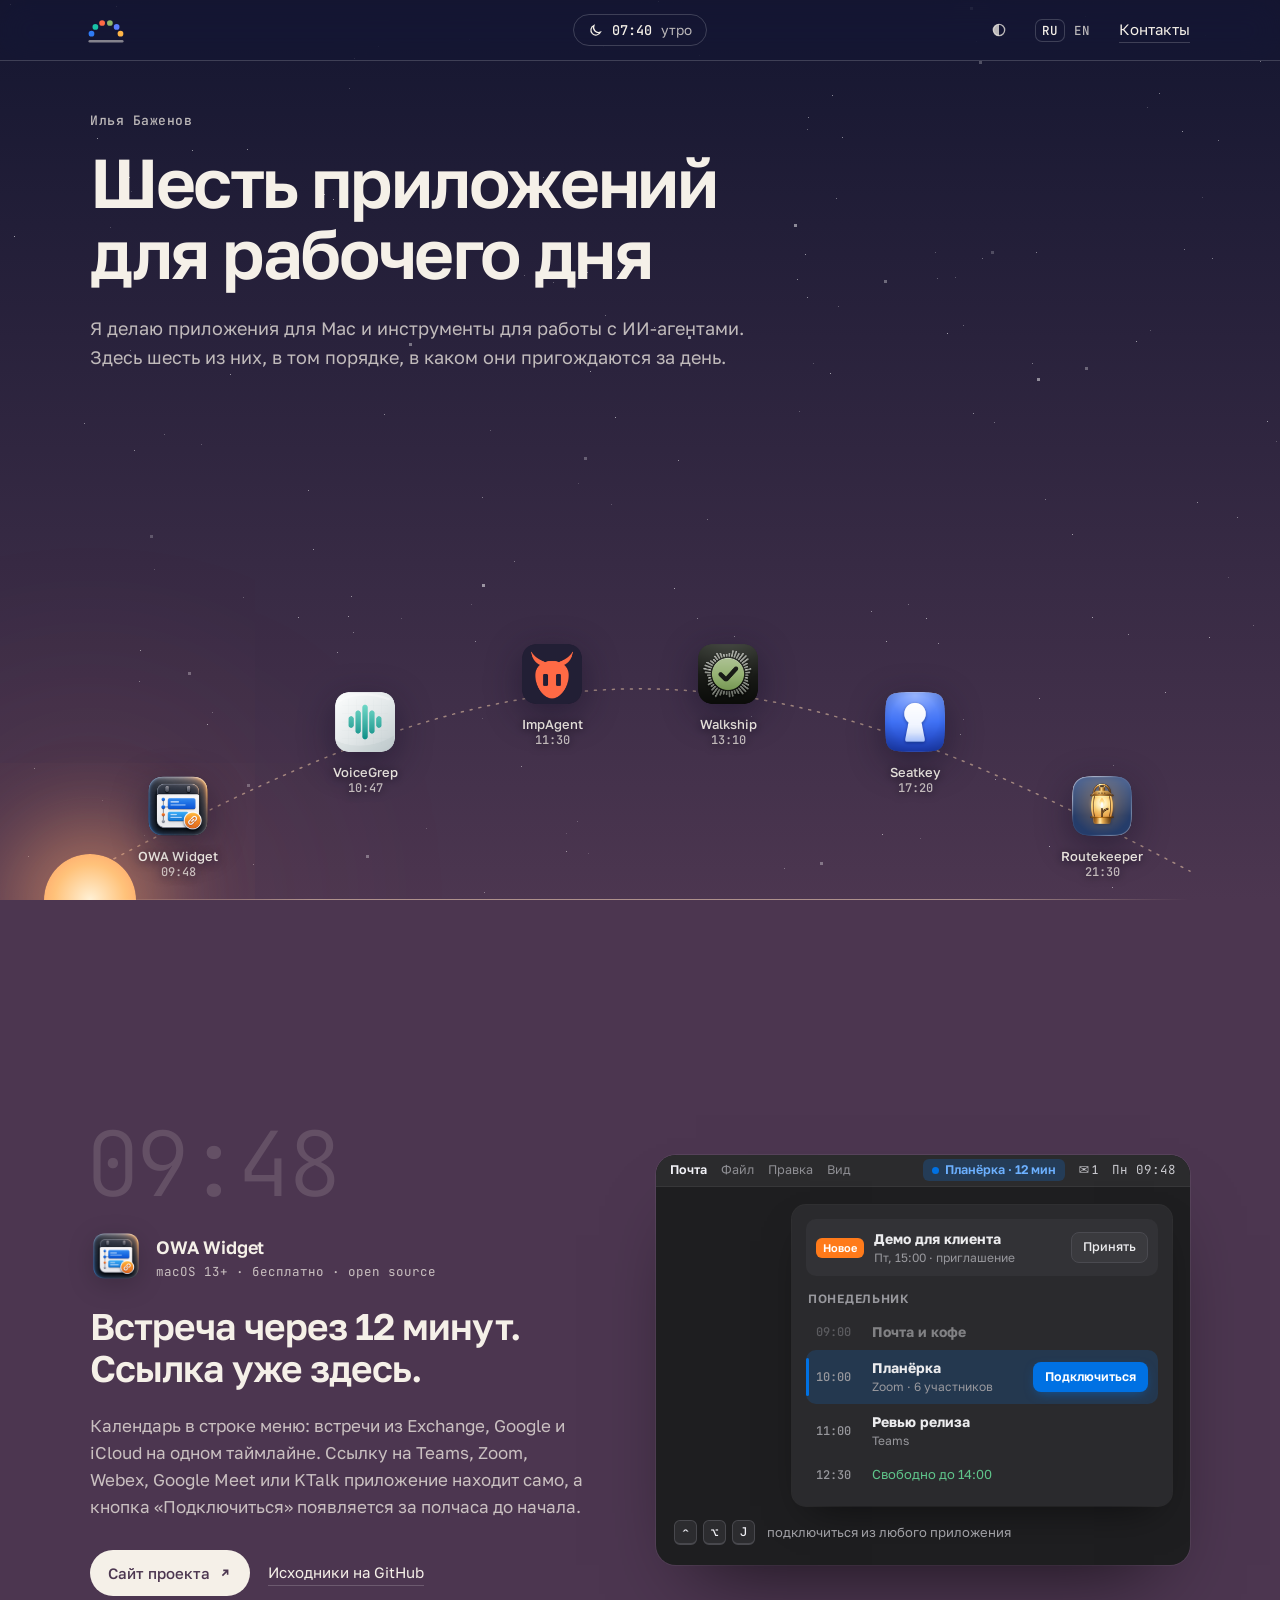
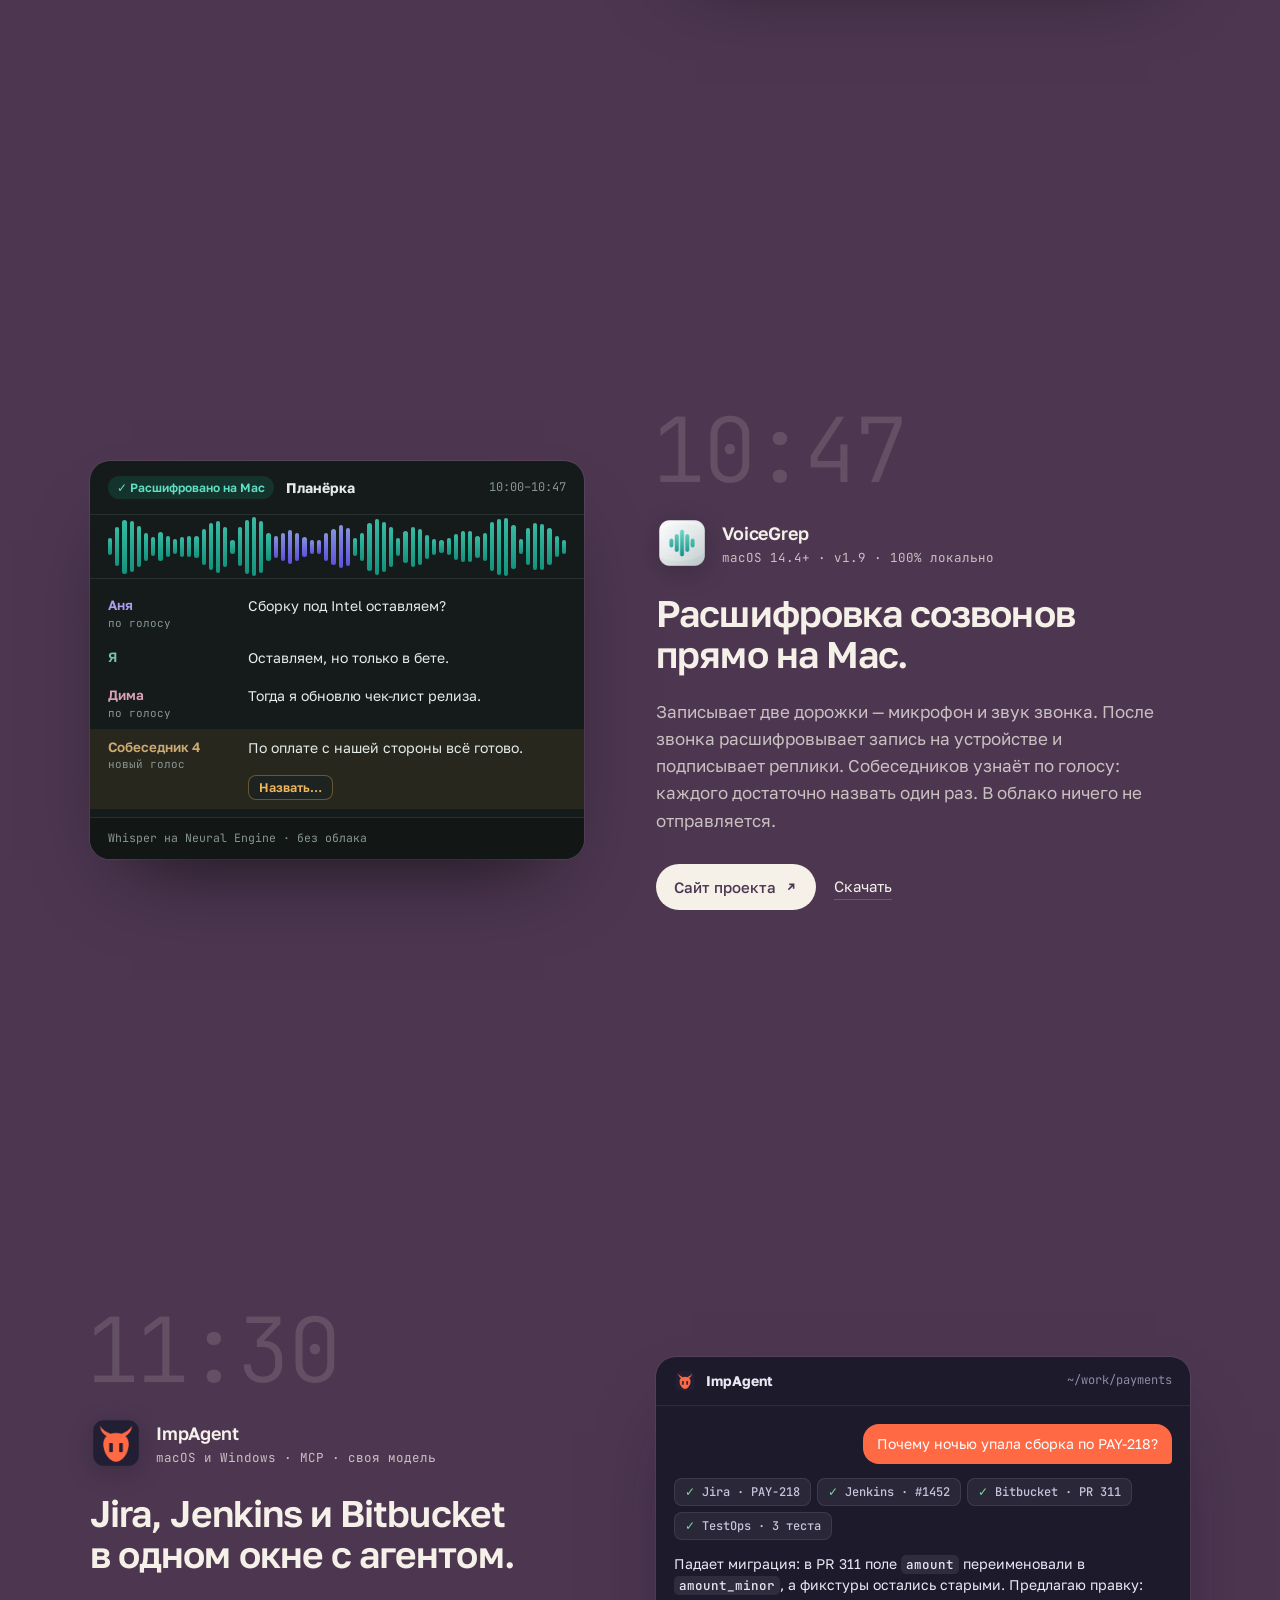
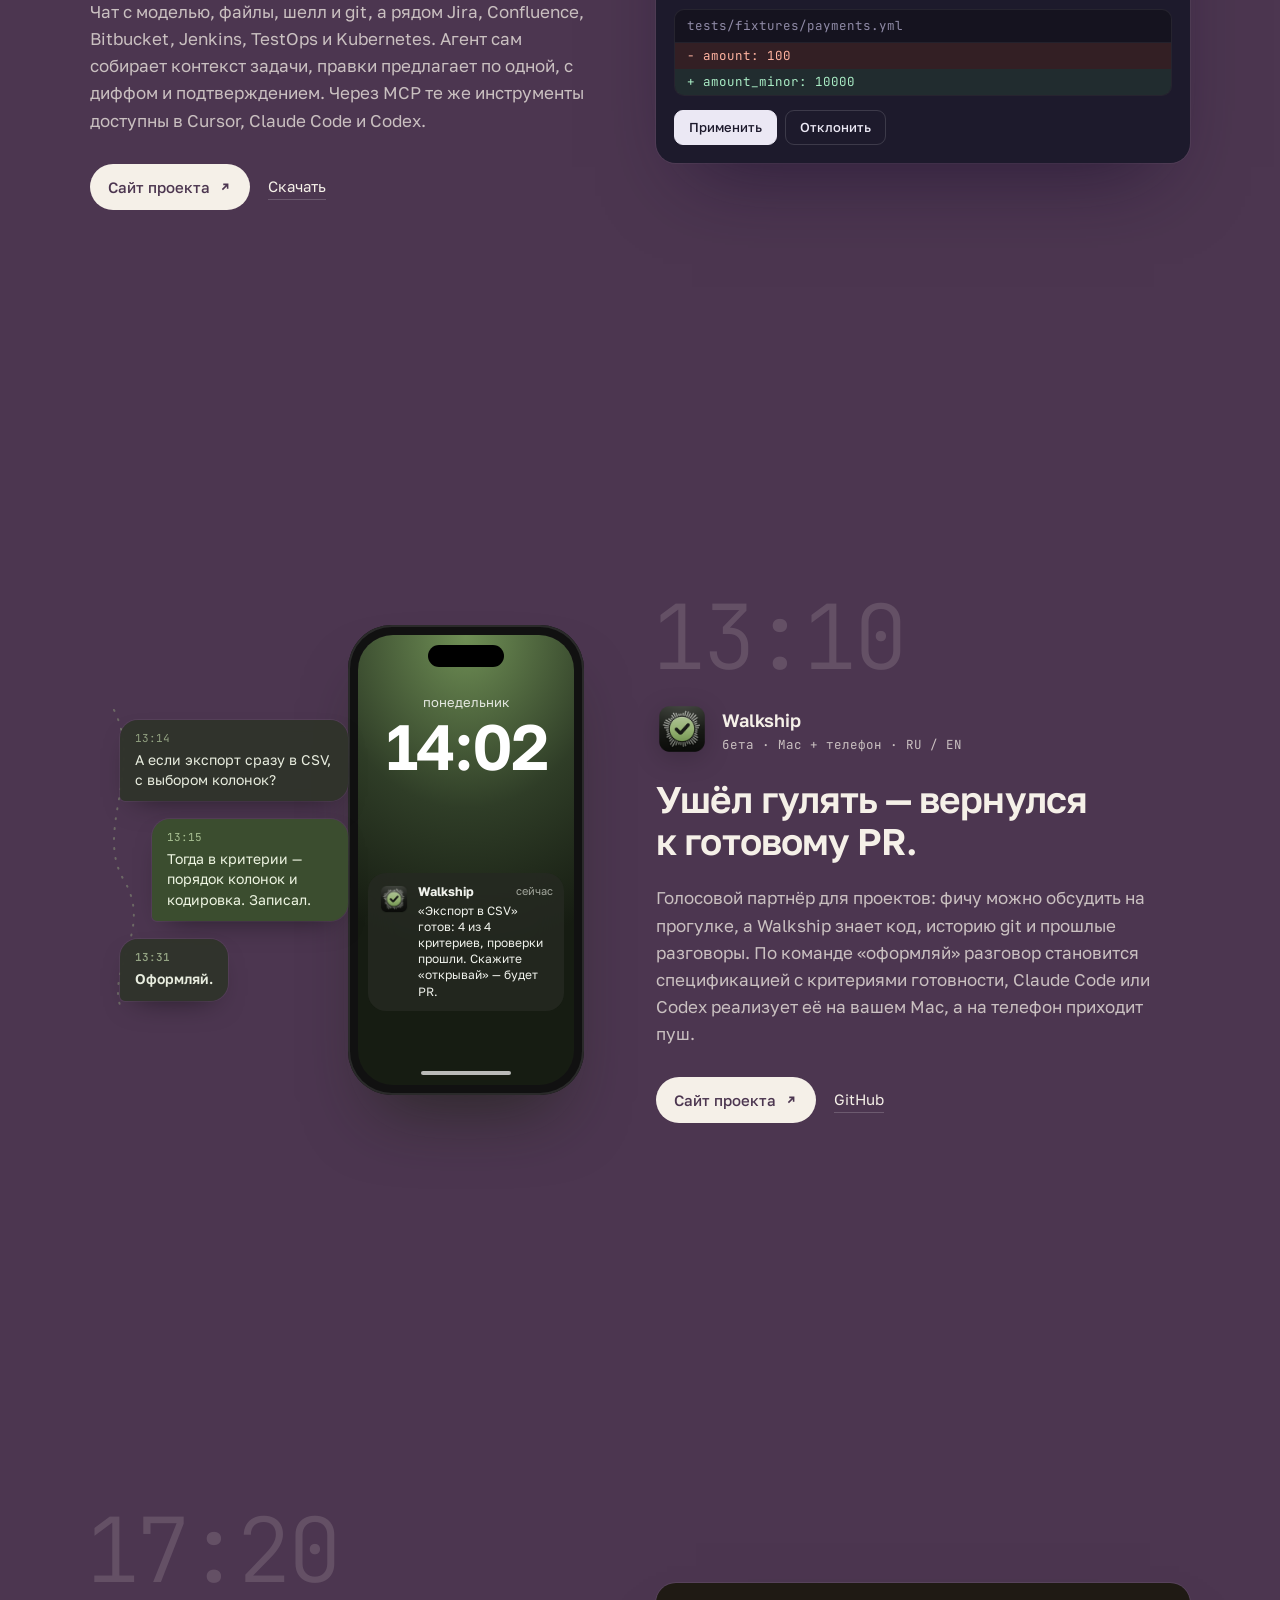
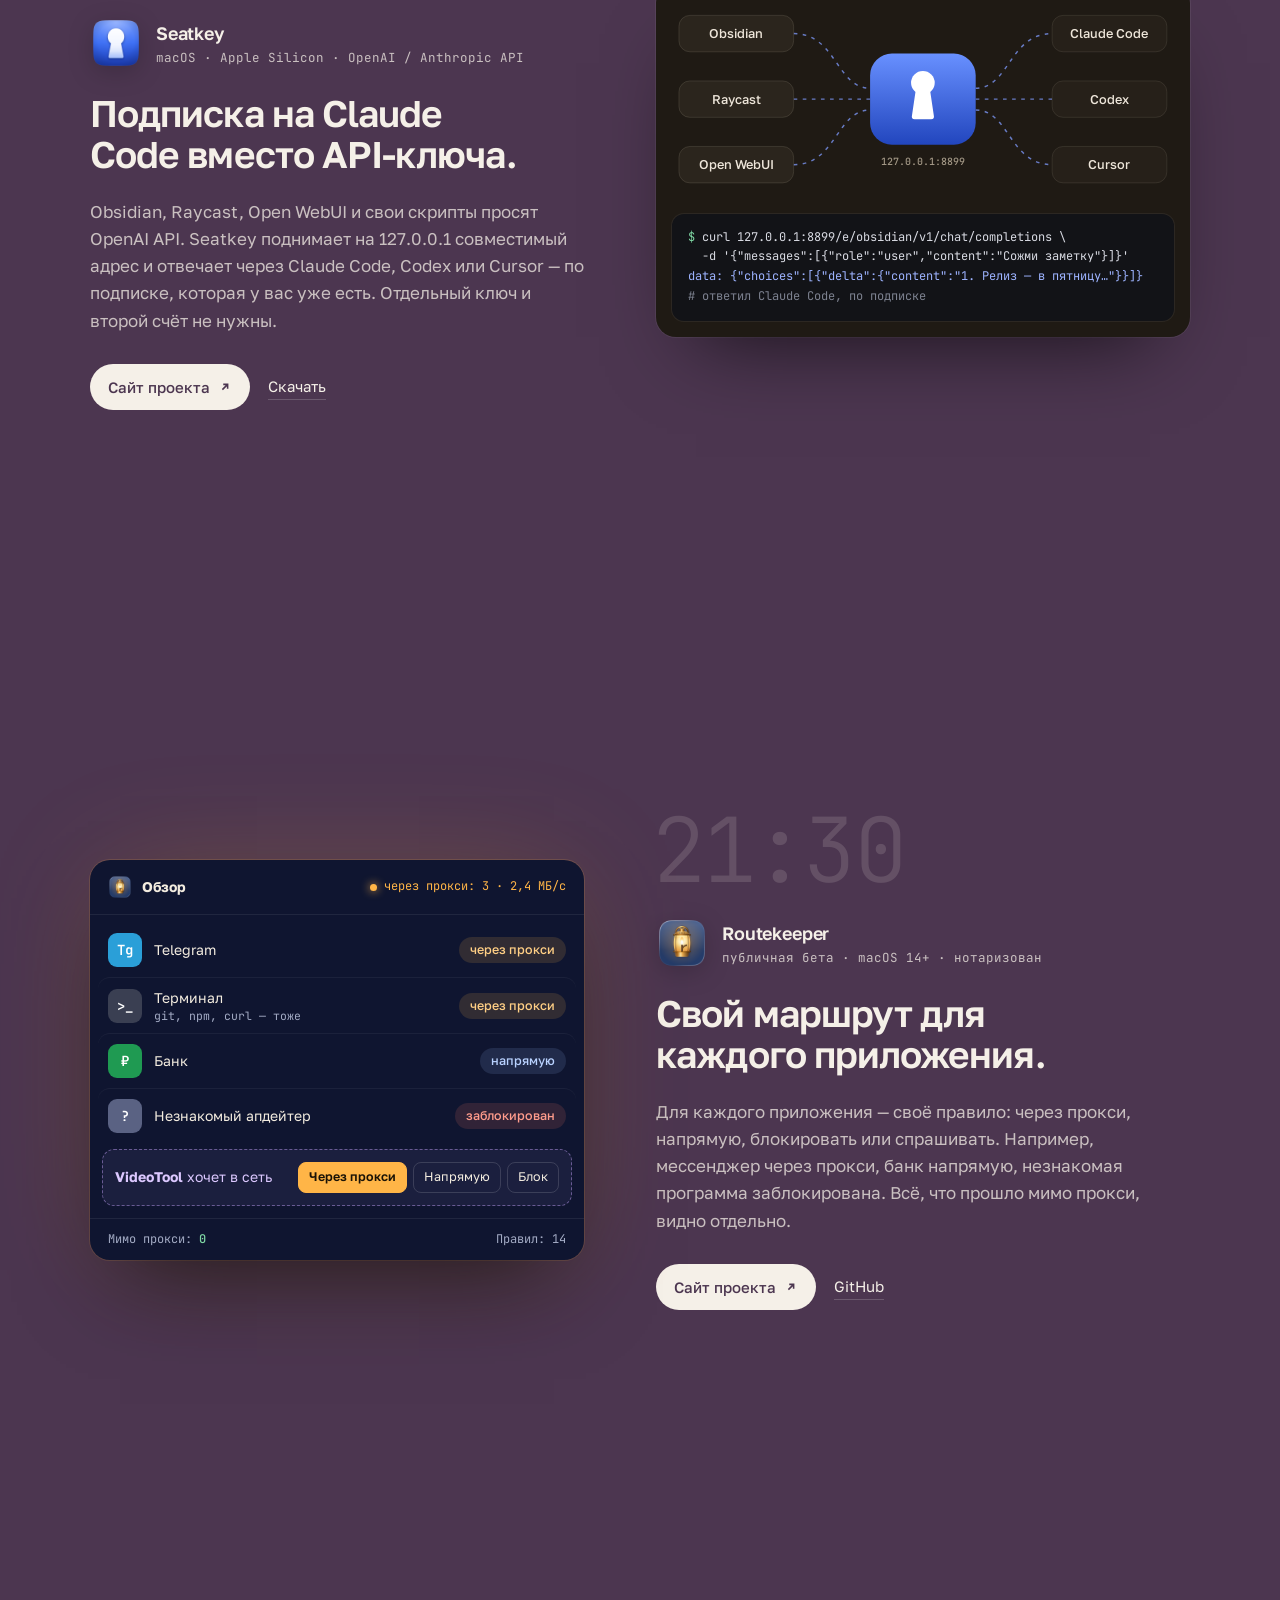
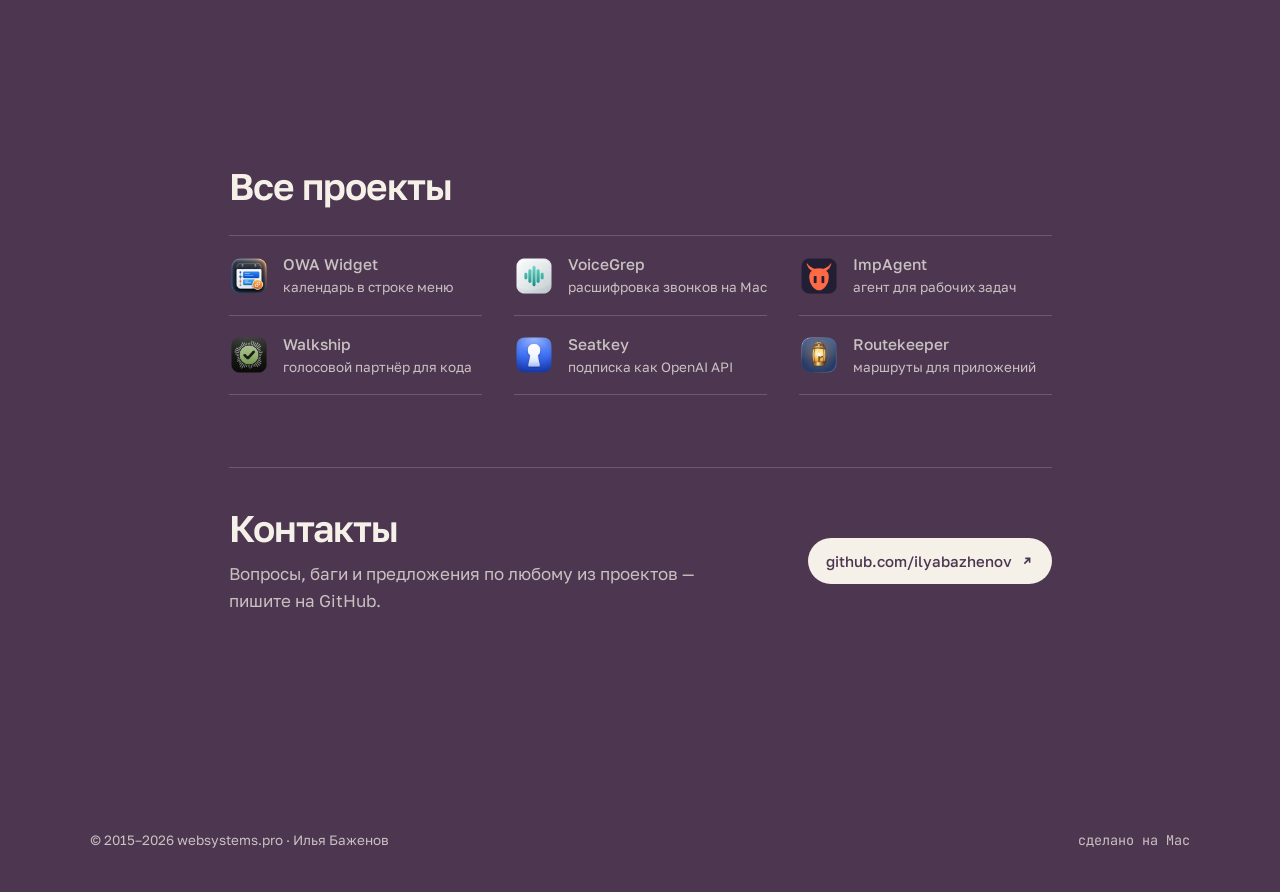
==== index.html @ a8430d89 "Внешние ссылки открываются в новой вкладке: сайты продуктов, скачивание, GitHub" ====
<!doctype html>
<html lang="ru" data-ink="light">
<head>
<meta charset="utf-8">
<meta name="viewport" content="width=device-width, initial-scale=1">
<title>Приложения для рабочего дня — Илья Баженов</title>
<meta name="description" content="Приложения для Mac и инструменты для работы с ИИ-агентами: OWA Widget, VoiceGrep, ImpAgent, Walkship, Seatkey и Routekeeper.">
<meta property="og:title" content="Приложения для рабочего дня — Илья Баженов">
<meta property="og:description" content="Приложения для Mac и инструменты для работы с ИИ-агентами: OWA Widget, VoiceGrep, ImpAgent, Walkship, Seatkey и Routekeeper.">
<meta property="og:type" content="website">
<meta property="og:url" content="https://websystems.pro/">
<meta property="og:site_name" content="websystems.pro">
<meta property="og:locale" content="ru_RU">
<meta property="og:locale:alternate" content="en_US">
<meta property="og:image" content="https://websystems.pro/assets/og.png">
<meta property="og:image:width" content="1200">
<meta property="og:image:height" content="630">
<meta property="og:image:alt" content="Шесть приложений для рабочего дня: иконки OWA Widget, VoiceGrep, ImpAgent, Walkship, Seatkey и Routekeeper на дуге над горизонтом">
<meta name="twitter:card" content="summary_large_image">
<link rel="canonical" href="https://websystems.pro/">
<link rel="alternate" hreflang="ru" href="https://websystems.pro/">
<link rel="alternate" hreflang="en" href="https://websystems.pro/en/">
<link rel="alternate" hreflang="x-default" href="https://websystems.pro/en/">
<link rel="icon" href="favicon.ico" sizes="32x32">
<link rel="icon" href="assets/favicon.svg" type="image/svg+xml">
<link rel="apple-touch-icon" href="assets/apple-touch-icon.png">
<link rel="preconnect" href="https://fonts.googleapis.com">
<link rel="preconnect" href="https://fonts.gstatic.com" crossorigin>
<link href="https://fonts.googleapis.com/css2?family=Golos+Text:wght@400;500;600&family=JetBrains+Mono:wght@300;400;500&display=swap" rel="stylesheet">
<script>
(function (r) {
  r.classList.add('js');
  // тёмная тема, если она включена в системе или у посетителя вечер и ночь (20:00–7:00); выбор кнопкой в шапке важнее
  var t; try { t = localStorage.getItem('theme'); } catch (e) {}
  var h = new Date().getHours();
  r.dataset.theme = t === 'light' || t === 'dark' ? t : matchMedia('(prefers-color-scheme: dark)').matches || h >= 20 || h < 7 ? 'dark' : 'light';
})(document.documentElement);
</script>
<link rel="stylesheet" href="assets/site.css">
</head>
<body>

<div class="sky" aria-hidden="true"></div>
<div class="stars" aria-hidden="true"></div>

<header class="top">
  <div class="wrap">
    <a class="logo" href="#top" aria-label="websystems.pro — в начало">
      <svg viewBox="0 0 32 32" fill="none" aria-hidden="true">
        <path class="hz" d="M3 25h26" stroke-width="2" stroke-linecap="round"/>
        <circle style="--i:0" cx="4.4" cy="18.9" r="2.3" fill="#2f7bf6"/>
        <circle style="--i:1" cx="7.5" cy="13.5" r="2.3" fill="#19c2a6"/>
        <circle style="--i:2" cx="12.9" cy="10.4" r="2.3" fill="#ff6a45"/>
        <circle style="--i:3" cx="19.1" cy="10.4" r="2.3" fill="#8db86b"/>
        <circle style="--i:4" cx="24.5" cy="13.5" r="2.3" fill="#5b7cff"/>
        <circle style="--i:5" cx="27.6" cy="18.9" r="2.3" fill="#ffb547"/>
      </svg>
    </a>
    <span class="clock" aria-hidden="true">
      <svg id="clockIcon" viewBox="0 0 24 24" fill="none" stroke="currentColor" stroke-width="2" stroke-linecap="round"><path d="M20 14.5A8 8 0 0 1 9.5 4a8 8 0 1 0 10.5 10.5z"/></svg>
      <span id="clockTime">07:40</span><span class="phase" id="clockPhase">утро</span>
    </span>
    <div class="top-r">
      <button class="theme" id="themeBtn" type="button" aria-pressed="false" aria-label="Тёмная тема" title="Тёмная тема"><svg viewBox="0 0 24 24" fill="none" stroke="currentColor" stroke-width="2" aria-hidden="true"><circle cx="12" cy="12" r="8.5"/><path d="M12 3.5a8.5 8.5 0 0 1 0 17z" fill="currentColor" stroke="none"/></svg></button>
      <nav class="lang" aria-label="Язык"><a href="./" hreflang="ru" lang="ru" aria-current="page">RU</a><a href="en/" hreflang="en" lang="en">EN</a></nav>
      <a class="top-cta" href="#contact">Контакты</a>
    </div>
  </div>
</header>

<main id="top">

  <!-- 07:40 — утро -->
  <section class="hero" data-time="07:40" data-sky="#191c37,#7d5a77" data-sky-dark="#141630,#4c3650" data-ink="light" data-stars="0.7" data-phase="утро">
    <div class="wrap">
      <div class="eyebrow">Илья Баженов</div>
      <h1>Шесть приложений<br>для рабочего дня</h1>
      <p class="lead">Я делаю приложения для Mac и инструменты для работы с ИИ-агентами. Здесь шесть из них, в том порядке, в каком они пригождаются за день.</p>
    </div>
    <div class="hero-glow" aria-hidden="true"></div>
    <div class="wrap arc-wrap">
      <div class="arc">
        <svg class="path" viewBox="0 0 1000 100" preserveAspectRatio="none" aria-hidden="true"><path id="arcPath" d=""/></svg>
        <div class="sun" aria-hidden="true"></div>
        <div class="horizon" aria-hidden="true"></div>
        <a class="pt" href="#owawidget" style="--x:8;--y:31"><img src="assets/icons/owawidget.png" alt="OWA Widget"><span class="lbl"><b>OWA Widget</b>09:48</span></a>
        <a class="pt" href="#voicegrep" style="--x:25;--y:66"><img src="assets/icons/voicegrep.png" alt="VoiceGrep"><span class="lbl"><b>VoiceGrep</b>10:47</span></a>
        <a class="pt" href="#impagent" style="--x:42;--y:86"><img src="assets/icons/impagent.png" alt="ImpAgent"><span class="lbl"><b>ImpAgent</b>11:30</span></a>
        <a class="pt" href="#walkship" style="--x:58;--y:86"><img src="assets/icons/walkship.png" alt="Walkship"><span class="lbl"><b>Walkship</b>13:10</span></a>
        <a class="pt" href="#seatkey" style="--x:75;--y:66"><img src="assets/icons/seatkey.png" alt="Seatkey"><span class="lbl"><b>Seatkey</b>17:20</span></a>
        <a class="pt" href="#routekeeper" style="--x:92;--y:31"><img src="assets/icons/routekeeper.png" alt="Routekeeper"><span class="lbl"><b>Routekeeper</b>21:30</span></a>
      </div>
    </div>
  </section>

  <!-- 09:48 — OWA Widget -->
  <section class="ch" id="owawidget" data-time="09:48" data-sky="#efe6d8,#f8f3ea" data-sky-dark="#1c1915,#221e19" data-ink="dark" data-phase="утро" style="--accent:#0a64d6">
    <div class="wrap ch-grid">
      <div class="ch-text rv">
        <div class="ch-time">09:48</div>
        <div class="ch-app">
          <img src="assets/icons/owawidget.png" alt="" width="52" height="52">
          <div><b>OWA Widget</b><span>macOS 13+ · бесплатно · open source</span></div>
        </div>
        <h2>Встреча через 12&nbsp;минут. Ссылка уже здесь.</h2>
        <p class="story">Календарь в строке меню: встречи из Exchange, Google и iCloud на одном таймлайне. Ссылку на Teams, Zoom, Webex, Google Meet или KTalk приложение находит само, а кнопка «Подключиться» появляется за полчаса до начала.</p>
        <div class="ch-links">
          <a class="go" href="https://ilyabazhenov.github.io/mac-owa-widget/ru/" target="_blank">Сайт проекта <svg viewBox="0 0 16 16" fill="none" stroke="currentColor" stroke-width="1.8"><path d="M5 11l6-6M6 5h5v5"/></svg></a>
          <a class="sub" href="https://github.com/ilyabazhenov/mac-owa-widget" target="_blank">Исходники на GitHub</a>
        </div>
      </div>
      <div class="ch-visual rv">
        <div class="v owa" aria-hidden="true">
          <div class="owa-mb">
            <span class="owa-mb-l"><b>Почта</b><span>Файл</span><span>Правка</span><span>Вид</span></span>
            <span class="owa-mb-r"><span class="owa-st"><i class="pulse"></i>Планёрка · 12 мин</span><span>✉︎ 1</span><span class="mono">Пн 09:48</span></span>
          </div>
          <div class="owa-body">
            <div class="owa-pop">
              <div class="owa-inv step"><span class="owa-tag">Новое</span><span><b>Демо для клиента</b><small>Пт, 15:00 · приглашение</small></span><span class="owa-btn">Принять</span></div>
              <div class="owa-day">Понедельник</div>
              <div class="owa-r past"><span class="t">09:00</span><span class="e"><b>Почта и кофе</b></span></div>
              <div class="owa-r now step" style="--d:.2s"><span class="t">10:00</span><span class="e"><b>Планёрка</b><small>Zoom · 6 участников</small></span><span class="owa-join">Подключиться</span></div>
              <div class="owa-r step" style="--d:.35s"><span class="t">11:00</span><span class="e"><b>Ревью релиза</b><small>Teams</small></span></div>
              <div class="owa-r free step" style="--d:.5s"><span class="t">12:30</span><span class="e">Свободно до 14:00</span></div>
            </div>
            <div class="owa-kbd step" style="--d:.7s"><kbd>⌃</kbd><kbd>⌥</kbd><kbd>J</kbd><span>подключиться из любого приложения</span></div>
          </div>
        </div>
      </div>
    </div>
  </section>

  <!-- 10:47 — VoiceGrep -->
  <section class="ch" id="voicegrep" data-time="10:47" data-sky="#eef1ee,#f7f8f4" data-sky-dark="#151a19,#1a1f1d" data-ink="dark" data-phase="утро" style="--accent:#0b8f78">
    <div class="wrap ch-grid flip">
      <div class="ch-text rv">
        <div class="ch-time">10:47</div>
        <div class="ch-app">
          <img src="assets/icons/voicegrep.png" alt="" width="52" height="52">
          <div><b>VoiceGrep</b><span>macOS 14.4+ · v1.9 · 100% локально</span></div>
        </div>
        <h2>Расшифровка созвонов прямо на Mac.</h2>
        <p class="story">Записывает две дорожки — микрофон и звук звонка. После звонка расшифровывает запись на устройстве и подписывает реплики. Собеседников узнаёт по голосу: каждого достаточно назвать один раз. В облако ничего не отправляется.</p>
        <div class="ch-links">
          <a class="go" href="https://voicegrep.com/" target="_blank">Сайт проекта <svg viewBox="0 0 16 16" fill="none" stroke="currentColor" stroke-width="1.8"><path d="M5 11l6-6M6 5h5v5"/></svg></a>
          <a class="sub" href="https://voicegrep.com/#t-install" target="_blank">Скачать</a>
        </div>
      </div>
      <div class="ch-visual rv">
        <div class="v vg" aria-hidden="true">
          <div class="vg-top"><span class="vg-ok">✓ Расшифровано на Mac</span><b>Планёрка</b><span class="mono">10:00–10:47</span></div>
          <div class="vg-wave" id="wave"></div>
          <div class="vg-lines">
            <div class="ln step" style="--d:.1s"><span class="who" style="--sp:#6a4fe0">Аня<em>по голосу</em></span><p>Сборку под Intel оставляем?</p></div>
            <div class="ln step" style="--d:.45s"><span class="who" style="--sp:#0b8f78">Я</span><p>Оставляем, но только в бете.</p></div>
            <div class="ln step" style="--d:.8s"><span class="who" style="--sp:#c0567a">Дима<em>по голосу</em></span><p>Тогда я обновлю чек-лист релиза.</p></div>
            <div class="ln unk step" style="--d:1.15s"><span class="who" style="--sp:#a46400">Собеседник 4<em>новый голос</em></span><p>По оплате с нашей стороны всё готово.</p><span class="vg-name">Назвать…</span></div>
          </div>
          <div class="vg-foot mono">Whisper на Neural Engine · без облака</div>
        </div>
      </div>
    </div>
  </section>

  <!-- 11:30 — ImpAgent -->
  <section class="ch" id="impagent" data-time="11:30" data-sky="#eceef1,#f6f6f5" data-sky-dark="#17191d,#1c1e21" data-ink="dark" data-phase="день" style="--accent:#e24e2a">
    <div class="wrap ch-grid">
      <div class="ch-text rv">
        <div class="ch-time">11:30</div>
        <div class="ch-app">
          <img src="assets/icons/impagent.png" alt="" width="52" height="52">
          <div><b>ImpAgent</b><span>macOS и Windows · MCP · своя модель</span></div>
        </div>
        <h2>Jira, Jenkins и Bitbucket в одном окне с агентом.</h2>
        <p class="story">Чат с моделью, файлы, шелл и git, а рядом Jira, Confluence, Bitbucket, Jenkins, TestOps и Kubernetes. Агент сам собирает контекст задачи, правки предлагает по одной, с диффом и подтверждением. Через MCP те же инструменты доступны в Cursor, Claude Code и Codex.</p>
        <div class="ch-links">
          <a class="go" href="https://ilyabazhenov.github.io/imp-agent-crossplatform-releases/" target="_blank">Сайт проекта <svg viewBox="0 0 16 16" fill="none" stroke="currentColor" stroke-width="1.8"><path d="M5 11l6-6M6 5h5v5"/></svg></a>
          <a class="sub" href="https://github.com/ilyabazhenov/imp-agent-crossplatform-releases/releases/latest" target="_blank">Скачать</a>
        </div>
      </div>
      <div class="ch-visual rv">
        <div class="v imp" aria-hidden="true">
          <div class="imp-top"><img src="assets/icons/impagent.png" alt=""><b>ImpAgent</b><span class="mono">~/work/payments</span></div>
          <div class="imp-body">
            <div class="imp-u">Почему ночью упала сборка по PAY-218?</div>
            <div class="imp-tools">
              <span class="step" style="--d:.1s">Jira · PAY-218</span>
              <span class="step" style="--d:.3s">Jenkins · #1452</span>
              <span class="step" style="--d:.5s">Bitbucket · PR 311</span>
              <span class="step" style="--d:.7s">TestOps · 3 теста</span>
            </div>
            <div class="imp-a step" style="--d:1s">Падает миграция: в PR 311 поле <code>amount</code> переименовали в <code>amount_minor</code>, а фикстуры остались старыми. Предлагаю правку:</div>
            <div class="imp-diff mono step" style="--d:1.2s"><div class="f">tests/fixtures/payments.yml</div><div class="del">-   amount: 100</div><div class="add">+   amount_minor: 10000</div></div>
            <div class="imp-act step" style="--d:1.35s"><span class="pri">Применить</span><span>Отклонить</span></div>
          </div>
        </div>
      </div>
    </div>
  </section>

  <!-- 13:10 — Walkship -->
  <section class="ch" id="walkship" data-time="13:10" data-sky="#e3ecd6,#f3f4e6" data-sky-dark="#171c13,#1d2218" data-ink="dark" data-phase="день" style="--accent:#4e7f2c">
    <div class="wrap ch-grid flip">
      <div class="ch-text rv">
        <div class="ch-time">13:10</div>
        <div class="ch-app">
          <img src="assets/icons/walkship.png" alt="" width="52" height="52">
          <div><b>Walkship</b><span>бета · Mac + телефон · RU / EN</span></div>
        </div>
        <h2>Ушёл гулять — вернулся к&nbsp;готовому PR.</h2>
        <p class="story">Голосовой партнёр для проектов: фичу можно обсудить на прогулке, а Walkship знает код, историю git и прошлые разговоры. По команде «оформляй» разговор становится спецификацией с критериями готовности, Claude Code или Codex реализует её на вашем Mac, а на телефон приходит пуш.</p>
        <div class="ch-links">
          <a class="go" href="https://walkship.app/ru/" target="_blank">Сайт проекта <svg viewBox="0 0 16 16" fill="none" stroke="currentColor" stroke-width="1.8"><path d="M5 11l6-6M6 5h5v5"/></svg></a>
          <a class="sub" href="https://github.com/ilyabazhenov/walkship" target="_blank">GitHub</a>
        </div>
      </div>
      <div class="ch-visual rv">
        <div class="v walk" aria-hidden="true">
          <div class="walk-talk">
            <svg viewBox="0 0 40 300" preserveAspectRatio="none"><path d="M10 0 C 40 60, -10 120, 20 170 S 0 260, 18 300"/></svg>
            <div class="bub me step" style="--d:.1s"><span class="mono">13:14</span>А если экспорт сразу в CSV, с выбором колонок?</div>
            <div class="bub ai step" style="--d:.5s"><span class="mono">13:15</span>Тогда в критерии — порядок колонок и кодировка. Записал.</div>
            <div class="bub me short step" style="--d:.9s"><span class="mono">13:31</span>Оформляй.</div>
          </div>
          <div class="phone step" style="--d:1.3s">
            <div class="phone-scr">
              <div class="ph-island"></div>
              <div class="ph-date">понедельник</div>
              <div class="ph-time">14:02</div>
              <div class="ph-notif"><img src="assets/icons/walkship.png" alt=""><div><b>Walkship <span>сейчас</span></b><p>«Экспорт в CSV» готов: 4 из 4 критериев, проверки прошли. Скажите «открывай» — будет PR.</p></div></div>
              <div class="ph-bar"></div>
            </div>
          </div>
        </div>
      </div>
    </div>
  </section>

  <!-- 17:20 — Seatkey -->
  <section class="ch" id="seatkey" data-time="17:20" data-sky="#f3d9b4,#eec393" data-sky-dark="#291e14,#32241a" data-ink="dark" data-phase="вечер" style="--accent:#3550d8">
    <div class="wrap ch-grid">
      <div class="ch-text rv">
        <div class="ch-time">17:20</div>
        <div class="ch-app">
          <img src="assets/icons/seatkey.png" alt="" width="52" height="52">
          <div><b>Seatkey</b><span>macOS · Apple Silicon · OpenAI / Anthropic API</span></div>
        </div>
        <h2>Подписка на Claude Code вместо API-ключа.</h2>
        <p class="story">Obsidian, Raycast, Open WebUI и свои скрипты просят OpenAI API. Seatkey поднимает на 127.0.0.1 совместимый адрес и отвечает через Claude Code, Codex или Cursor — по подписке, которая у вас уже есть. Отдельный ключ и второй счёт не нужны.</p>
        <div class="ch-links">
          <a class="go" href="https://seatkey.dev/" target="_blank">Сайт проекта <svg viewBox="0 0 16 16" fill="none" stroke="currentColor" stroke-width="1.8"><path d="M5 11l6-6M6 5h5v5"/></svg></a>
          <a class="sub" href="https://github.com/ilyabazhenov/seatkey-releases/releases/latest" target="_blank">Скачать</a>
        </div>
      </div>
      <div class="ch-visual rv">
        <div class="v seat" aria-hidden="true">
          <svg class="seat-map" viewBox="0 0 560 220">
            <path class="wire" d="M138 38 C 185 38, 185 98, 222 98"/>
            <path class="wire" d="M138 110 L 222 110"/>
            <path class="wire" d="M138 182 C 185 182, 185 122, 222 122"/>
            <path class="wire" d="M338 98 C 375 98, 375 38, 422 38"/>
            <path class="wire" d="M338 110 L 422 110"/>
            <path class="wire" d="M338 122 C 375 122, 375 182, 422 182"/>
            <rect class="chip" x="12" y="18" width="126" height="40" rx="12"/><text x="75" y="43" text-anchor="middle">Obsidian</text>
            <rect class="chip" x="12" y="90" width="126" height="40" rx="12"/><text x="75" y="115" text-anchor="middle">Raycast</text>
            <rect class="chip" x="12" y="162" width="126" height="40" rx="12"/><text x="75" y="187" text-anchor="middle">Open WebUI</text>
            <defs><linearGradient id="sk" x1="0" y1="0" x2="0" y2="1"><stop offset="0" stop-color="#6890ff"/><stop offset="1" stop-color="#2246be"/></linearGradient></defs>
            <rect x="222" y="60" width="116" height="100" rx="24" fill="url(#sk)"/>
            <circle cx="280" cy="92" r="13" fill="#fff"/>
            <path d="M272 101 L 268 128 Q 267 132 271 132 L 289 132 Q 293 132 292 128 L 288 101 Z" fill="#fff"/>
            <text x="280" y="182" text-anchor="middle" class="small">127.0.0.1:8899</text>
            <rect class="agent" x="422" y="18" width="126" height="40" rx="12"/><text x="485" y="43" text-anchor="middle">Claude Code</text>
            <rect class="agent" x="422" y="90" width="126" height="40" rx="12"/><text x="485" y="115" text-anchor="middle">Codex</text>
            <rect class="agent" x="422" y="162" width="126" height="40" rx="12"/><text x="485" y="187" text-anchor="middle">Cursor</text>
          </svg>
          <div class="seat-term mono">
            <div><span class="p">$</span> curl 127.0.0.1:8899/e/obsidian/v1/chat/completions \</div>
            <div>&nbsp;&nbsp;-d '{"messages":[{"role":"user","content":"Сожми заметку"}]}'</div>
            <div class="o step" style="--d:.4s">data: {"choices":[{"delta":{"content":"1. Релиз — в пятницу…"}}]}</div>
            <div class="d step" style="--d:.8s"># ответил Claude Code, по подписке</div>
          </div>
        </div>
      </div>
    </div>
  </section>

  <!-- 21:30 — Routekeeper -->
  <section class="ch" id="routekeeper" data-time="21:30" data-sky="#121834,#0a0f1f" data-ink="light" data-stars="0.85" data-phase="ночь" style="--accent:#ffb547">
    <div class="wrap ch-grid flip">
      <div class="ch-text rv">
        <div class="ch-time">21:30</div>
        <div class="ch-app">
          <img src="assets/icons/routekeeper.png" alt="" width="52" height="52">
          <div><b>Routekeeper</b><span>публичная бета · macOS 14+ · нотаризован</span></div>
        </div>
        <h2>Свой маршрут для каждого приложения.</h2>
        <p class="story">Для каждого приложения — своё правило: через прокси, напрямую, блокировать или спрашивать. Например, мессенджер через прокси, банк напрямую, незнакомая программа заблокирована. Всё, что прошло мимо прокси, видно отдельно.</p>
        <div class="ch-links">
          <a class="go" href="https://getroutekeeper.app/" target="_blank">Сайт проекта <svg viewBox="0 0 16 16" fill="none" stroke="currentColor" stroke-width="1.8"><path d="M5 11l6-6M6 5h5v5"/></svg></a>
          <a class="sub" href="https://github.com/ilyabazhenov/routekeeper" target="_blank">GitHub</a>
        </div>
      </div>
      <div class="ch-visual rv">
        <div class="v rk" aria-hidden="true">
          <div class="rk-top"><img src="assets/icons/routekeeper.png" alt=""><b>Обзор</b><span class="rk-live mono">через прокси: 3 · 2,4 МБ/с</span></div>
          <div class="rk-rows">
            <div class="rk-r step" style="--d:.1s"><span class="rk-ai" style="--c:#2a9fd8">Tg</span><span>Telegram</span><span class="rt px">через прокси</span></div>
            <div class="rk-r step" style="--d:.25s"><span class="rk-ai" style="--c:#3a3f52">&gt;_</span><span>Терминал<small>git, npm, curl — тоже</small></span><span class="rt px">через прокси</span></div>
            <div class="rk-r step" style="--d:.4s"><span class="rk-ai" style="--c:#1f9a52">₽</span><span>Банк</span><span class="rt dr">напрямую</span></div>
            <div class="rk-r step" style="--d:.55s"><span class="rk-ai" style="--c:#5a6283">?</span><span>Незнакомый апдейтер</span><span class="rt bl">заблокирован</span></div>
            <div class="rk-ask step" style="--d:.8s"><span class="q"><b>VideoTool</b> хочет в сеть</span><span class="opts"><span>Через прокси</span><span>Напрямую</span><span>Блок</span></span></div>
          </div>
          <div class="rk-foot mono"><span>Мимо прокси: <b>0</b></span><span>Правил: 14</span></div>
        </div>
      </div>
    </div>
  </section>

  <!-- 23:50 — все проекты и контакты -->
  <section class="end" id="contact" data-time="23:50" data-sky="#07080d,#0c0e17" data-ink="light" data-stars="1" data-phase="ночь">
    <div class="wrap">
      <div class="rv">
        <h2>Все проекты</h2>
        <nav class="index" aria-label="Все проекты">
          <a href="https://ilyabazhenov.github.io/mac-owa-widget/ru/" target="_blank"><img src="assets/icons/owawidget.png" alt=""><span><b>OWA Widget</b><span>календарь в строке меню</span></span></a>
          <a href="https://voicegrep.com/" target="_blank"><img src="assets/icons/voicegrep.png" alt=""><span><b>VoiceGrep</b><span>расшифровка звонков на Mac</span></span></a>
          <a href="https://ilyabazhenov.github.io/imp-agent-crossplatform-releases/" target="_blank"><img src="assets/icons/impagent.png" alt=""><span><b>ImpAgent</b><span>агент для рабочих задач</span></span></a>
          <a href="https://walkship.app/ru/" target="_blank"><img src="assets/icons/walkship.png" alt=""><span><b>Walkship</b><span>голосовой партнёр для кода</span></span></a>
          <a href="https://seatkey.dev/" target="_blank"><img src="assets/icons/seatkey.png" alt=""><span><b>Seatkey</b><span>подписка как OpenAI API</span></span></a>
          <a href="https://getroutekeeper.app/" target="_blank"><img src="assets/icons/routekeeper.png" alt=""><span><b>Routekeeper</b><span>маршруты для приложений</span></span></a>
        </nav>
      </div>
      <div class="contact rv">
        <div>
          <h2>Контакты</h2>
          <p class="story">Вопросы, баги и предложения по любому из проектов — пишите на GitHub.</p>
        </div>
        <!-- TODO: почта / Telegram, например <a class="go" href="mailto:hello@websystems.pro">hello@websystems.pro</a> -->
        <a class="go" href="https://github.com/ilyabazhenov" target="_blank">github.com/ilyabazhenov <svg viewBox="0 0 16 16" fill="none" stroke="currentColor" stroke-width="1.8"><path d="M5 11l6-6M6 5h5v5"/></svg></a>
      </div>
    </div>
  </section>
</main>

<footer>
  <div class="wrap">
    <span>© 2015–2026 websystems.pro · Илья Баженов</span>
    <span class="mono">сделано на Mac</span>
  </div>
</footer>

<script src="assets/site.js"></script>
</body>
</html>
---- assets/site.css ----
:root {
  --sky-top: 27, 31, 58;
  --sky-bot: 122, 90, 120;
  --stars: 0.8;
  --sans: "Golos Text", system-ui, -apple-system, sans-serif;
  --mono: "JetBrains Mono", ui-monospace, monospace;
}
:root[data-ink="dark"] {
  --ink: #1d1913;
  --ink-soft: rgba(29, 25, 19, 0.7);
  --ink-faint: rgba(29, 25, 19, 0.14);
  --hair: rgba(29, 25, 19, 0.14);
}
:root[data-ink="light"] {
  --ink: #f5f0e8;
  --ink-soft: rgba(245, 240, 232, 0.74);
  --ink-faint: rgba(245, 240, 232, 0.14);
  --hair: rgba(255, 255, 255, 0.18);
}

* { box-sizing: border-box; }
html { scroll-behavior: smooth; }
body {
  margin: 0;
  background: rgb(var(--sky-bot));
  color: var(--ink);
  font: 400 17px/1.6 var(--sans);
  -webkit-font-smoothing: antialiased;
  overflow-x: hidden;
  transition: color .5s ease;
}
a { color: inherit; }
img { display: block; }
.mono { font-family: var(--mono); }
.wrap { max-width: 1180px; margin: 0 auto; padding: 0 40px; }

/* ---------- sky ---------- */
.sky {
  position: fixed; inset: 0; z-index: -2;
  background: linear-gradient(180deg, rgb(var(--sky-top)) 0%, rgb(var(--sky-bot)) 100%);
}
.stars {
  position: fixed; top: 0; left: 0; width: 1px; height: 1px; z-index: -1;
  opacity: var(--stars); pointer-events: none;
}

/* ---------- header ---------- */
.top {
  position: fixed; top: 0; left: 0; right: 0; z-index: 20;
  background: rgba(var(--sky-top), 0.55);
  backdrop-filter: blur(16px) saturate(1.3); -webkit-backdrop-filter: blur(16px) saturate(1.3);
  border-bottom: 1px solid var(--hair);
  transition: border-color .5s;
}
.top .wrap { display: grid; grid-template-columns: 1fr auto 1fr; align-items: center; height: 60px; }
.logo { display: inline-flex; width: 40px; height: 40px; margin-left: -4px; }
.logo svg { width: 100%; height: 100%; overflow: visible; }
.logo .hz { stroke: var(--ink); stroke-opacity: .5; transition: stroke .5s; }
.logo circle { transition: transform .35s cubic-bezier(.3, .7, .4, 1.5); transition-delay: calc(var(--i) * 40ms); }
.logo:hover circle { transform: translateY(-1.6px); }
.clock {
  display: inline-flex; align-items: center; gap: 9px;
  font: 500 13.5px var(--mono); padding: 6px 14px; border-radius: 99px;
  border: 1px solid var(--hair); transition: border-color .5s;
}
.clock svg { width: 15px; height: 15px; }
.clock .phase { color: var(--ink-soft); font-family: var(--sans); font-weight: 400; }
.top-r { justify-self: end; display: flex; align-items: center; gap: 22px; }
.top-cta { text-decoration: none; font-size: 15px; border-bottom: 1px solid var(--hair); padding-bottom: 1px; }
.top-cta:hover { border-color: var(--ink); }
.lang { display: flex; gap: 2px; font: 500 12.5px var(--mono); }
.lang a { text-decoration: none; padding: 3px 7px; border-radius: 7px; color: var(--ink-soft); transition: color .5s, box-shadow .5s; }
.lang a:hover { color: var(--ink); }
.lang a[aria-current] { color: var(--ink); box-shadow: inset 0 0 0 1px var(--hair); }
.theme {
  display: grid; place-items: center; width: 28px; height: 28px; padding: 0; border: 0; border-radius: 7px;
  background: none; color: var(--ink-soft); cursor: pointer; transition: color .5s;
}
.theme:hover { color: var(--ink); }
.theme svg { width: 16px; height: 16px; transition: transform .4s ease; }
:root[data-theme="dark"] .theme svg { transform: rotate(180deg); }

/* ---------- reveal ---------- */
.js .rv { opacity: 0; transform: translateY(26px); transition: opacity .9s ease, transform .9s cubic-bezier(.2, .7, .2, 1); }
.js .in .rv { opacity: 1; transform: none; }
.js .in .ch-visual.rv { transition-delay: .15s; }
.js .step { opacity: 0; transform: translateY(10px); transition: opacity .6s ease, transform .6s ease; transition-delay: calc(var(--d, 0s) + .5s); }
.js .in .step { opacity: 1; transform: none; }

/* ---------- hero ---------- */
.hero { min-height: 100vh; min-height: 100svh; padding: 112px 0 0; display: flex; flex-direction: column; position: relative; overflow: hidden; }
.hero .wrap { width: 100%; }
.eyebrow { font: 500 13px var(--mono); color: var(--ink-soft); letter-spacing: 0.04em; }
h1 {
  font-weight: 600; font-size: clamp(38px, 5.4vw, 76px); line-height: 1.02; letter-spacing: -0.035em;
  margin: 18px 0 0;
}
.lead { max-width: 660px; margin: 26px 0 0; color: var(--ink-soft); font-size: 18px; }

.arc-wrap { margin-top: auto; padding-top: 48px; }
.arc { position: relative; height: 240px; flex: none; }
.arc svg.path { position: absolute; inset: 0; width: 100%; height: 100%; overflow: visible; }
.arc svg.path path { fill: none; stroke: rgba(255, 220, 180, 0.5); stroke-width: 1.5; stroke-dasharray: 2 7; stroke-linecap: round; vector-effect: non-scaling-stroke; }
.horizon { position: absolute; left: 0; right: 0; bottom: 0; height: 1px; background: linear-gradient(90deg, transparent, rgba(255, 220, 190, 0.55) 20%, rgba(255, 220, 190, 0.55) 80%, transparent); }
.sun {
  position: absolute; left: -46px; bottom: -46px; width: 92px; height: 92px; border-radius: 50%;
  background: radial-gradient(circle, #fff1d6 0%, #ffc27a 55%, #ff9a62 100%);
  box-shadow: 0 0 80px 30px rgba(255, 170, 110, 0.45), 0 0 240px 90px rgba(255, 140, 100, 0.22);
}
.hero-glow {
  position: absolute; left: -10%; right: -10%; bottom: -180px; height: 420px; pointer-events: none;
  background: radial-gradient(50% 60% at 20% 100%, rgba(255, 160, 110, 0.55), transparent 70%),
              radial-gradient(60% 50% at 60% 100%, rgba(255, 190, 150, 0.22), transparent 70%);
}
.pt {
  position: absolute; left: calc(var(--x) * 1%); bottom: calc(var(--y) * 1%);
  transform: translate(-50%, 50%); text-decoration: none; text-align: center;
}
.pt img {
  width: 68px; height: 68px; margin: 0 auto;
  filter: drop-shadow(0 10px 18px rgba(10, 8, 30, 0.45));
  transition: transform .3s cubic-bezier(.3, .7, .4, 1.4);
}
.pt:hover img { transform: translateY(-6px) scale(1.08); }
.pt .lbl { display: block; margin-top: 8px; font: 500 12px var(--mono); color: var(--ink-soft); white-space: nowrap; text-shadow: 0 1px 10px rgba(20, 14, 40, 0.7); }
.pt .lbl b { display: block; font: 500 13px var(--sans); color: var(--ink); }

/* ---------- chapters ---------- */
.ch { min-height: 100vh; display: flex; align-items: center; padding: 130px 0 110px; }
.ch .wrap { width: 100%; }
.ch-grid { display: grid; grid-template-columns: minmax(0, 1fr) minmax(0, 1.08fr); gap: 72px; align-items: center; }
.ch-grid.flip .ch-text { order: 2; }
.ch-time {
  font: 300 clamp(56px, 7vw, 104px)/0.9 var(--mono);
  letter-spacing: -0.04em; color: var(--ink-faint);
  margin-left: -4px;
  transition: color .5s;
}
.ch-app { display: flex; align-items: center; gap: 14px; margin-top: 26px; }
.ch-app img { width: 52px; height: 52px; filter: drop-shadow(0 6px 12px rgba(0, 0, 0, 0.18)); }
.ch-app b { display: block; font-size: 18px; font-weight: 600; letter-spacing: -0.01em; }
.ch-app span { display: block; font: 400 12.5px var(--mono); color: var(--ink-soft); margin-top: 1px; }
.ch h2 {
  font-weight: 600; font-size: clamp(28px, 2.9vw, 40px); line-height: 1.12;
  letter-spacing: -0.025em; margin: 24px 0 0; max-width: 18ch;
}
.story { color: var(--ink-soft); margin: 22px 0 0; max-width: 46ch; }
.ch-links { display: flex; flex-wrap: wrap; align-items: center; gap: 18px; margin-top: 30px; }
.go {
  display: inline-flex; align-items: center; gap: 8px; text-decoration: none;
  font-size: 15px; font-weight: 500;
  padding: 11px 18px; border-radius: 99px;
  background: var(--ink); color: rgb(var(--sky-bot));
  transition: transform .2s, background .5s, color .5s;
}
.go:hover { transform: translateY(-2px); }
.go svg { width: 14px; height: 14px; }
.go small { font: 500 11px var(--mono); opacity: .6; }
.sub { font-size: 15px; text-decoration: none; border-bottom: 1px solid var(--hair); padding-bottom: 1px; }
.sub:hover { border-color: var(--ink); }

.ch-visual { position: relative; }

/* shared vignette chrome */
.v {
  position: relative; border-radius: 20px; overflow: hidden;
  box-shadow: 0 40px 80px -40px rgba(20, 14, 6, 0.45), 0 0 0 1px rgba(0, 0, 0, 0.06);
  font-size: 14px; line-height: 1.45;
}

/* ----- OWA Widget ----- */
.owa { background: #fbfaf8; color: #1d1d1f; }
.owa-mb {
  display: flex; justify-content: space-between; align-items: center; gap: 12px;
  height: 32px; padding: 0 14px; font-size: 12.5px;
  background: rgba(236, 233, 228, 0.95); border-bottom: 1px solid rgba(0, 0, 0, 0.06); color: #3a3a3c;
}
.owa-mb-l { display: flex; gap: 14px; color: #8a8a8e; }
.owa-mb-l b { color: #1d1d1f; font-weight: 600; }
.owa-mb-r { display: flex; align-items: center; gap: 14px; }
.owa-st { display: inline-flex; align-items: center; gap: 6px; padding: 2px 9px; border-radius: 6px; background: rgba(0, 113, 227, 0.14); color: #0058b9; font-weight: 600; }
.pulse { width: 7px; height: 7px; border-radius: 50%; background: #0071e3; animation: pulse 1.6s ease-in-out infinite; }
@keyframes pulse { 0%, 100% { box-shadow: 0 0 0 0 rgba(0, 113, 227, .5); } 60% { box-shadow: 0 0 0 6px rgba(0, 113, 227, 0); } }
.owa-body { padding: 18px 18px 20px; display: grid; gap: 14px; }
.owa-pop {
  margin-left: auto; width: min(380px, 100%);
  background: #fff; border-radius: 14px; padding: 14px;
  box-shadow: 0 18px 40px -18px rgba(0, 0, 0, 0.3), 0 0 0 1px rgba(0, 0, 0, 0.06);
}
.owa-inv { display: grid; grid-template-columns: auto 1fr auto; gap: 10px; align-items: center; padding: 10px; border-radius: 10px; background: #f4f6fa; }
.owa-inv small, .owa-r small { display: block; color: #86868b; font-size: 12px; }
.owa-tag { font-size: 11px; font-weight: 600; color: #fff; background: #ff7a1a; padding: 2px 7px; border-radius: 6px; }
.owa-btn { font-size: 12.5px; font-weight: 500; padding: 5px 11px; border-radius: 8px; background: #fff; border: 1px solid #d9dbe0; }
.owa-day { margin: 14px 2px 6px; font-size: 12px; font-weight: 600; color: #86868b; text-transform: uppercase; letter-spacing: .06em; }
.owa-r { display: grid; grid-template-columns: 46px 1fr auto; gap: 10px; align-items: center; padding: 8px 10px; border-radius: 10px; position: relative; }
.owa-r .t { font: 500 12px var(--mono); color: #86868b; }
.owa-r.past { opacity: .45; }
.owa-r.now { background: #eaf3ff; }
.owa-r.now::before { content: ""; position: absolute; left: 0; top: 8px; bottom: 8px; width: 3px; border-radius: 3px; background: #0071e3; }
.owa-r.free .e { color: #2e8b57; font-size: 13px; }
.owa-join { font-size: 12.5px; font-weight: 600; color: #fff; background: #0071e3; padding: 6px 12px; border-radius: 8px; box-shadow: 0 4px 12px -4px rgba(0, 113, 227, .6); }
.owa-kbd { display: flex; align-items: center; gap: 6px; color: #6e6e73; font-size: 13px; }
.owa-kbd kbd { font: 500 12px var(--mono); padding: 3px 7px; border-radius: 6px; background: #fff; border: 1px solid #d9dbe0; border-bottom-width: 2px; color: #1d1d1f; }
.owa-kbd span { margin-left: 6px; }

/* ----- VoiceGrep ----- */
.vg { background: #f8fbfb; color: #14201f; }
.vg-top { display: flex; align-items: center; gap: 12px; padding: 15px 18px; border-bottom: 1px solid #e3eceb; }
.vg-top .mono { margin-left: auto; font-size: 12px; color: #6c7b7a; }
.vg-ok { font-size: 12px; font-weight: 600; color: #0b8f78; background: #dcf5ef; padding: 3px 9px; border-radius: 99px; }
.vg-wave { display: flex; align-items: center; gap: 3px; height: 64px; padding: 0 18px; border-bottom: 1px solid #e3eceb; }
.vg-wave i { flex: 1; height: calc(var(--h) * 1%); min-height: 3px; border-radius: 3px; background: linear-gradient(#3fd6bb, #13a88e); opacity: .85; }
.vg-wave i.me { background: linear-gradient(#9aa7ff, #6a5cff); }
.vg-lines { padding: 8px 0; }
.ln { display: grid; grid-template-columns: 128px 1fr; gap: 4px 12px; padding: 9px 18px; }
.who { font-weight: 600; font-size: 13.5px; color: var(--sp); display: flex; flex-direction: column; }
.who em { font: 400 11px var(--mono); font-style: normal; color: #8a9897; }
.ln p { margin: 0; }
.ln.unk { background: #fff8ea; }
.vg-name { grid-column: 2; justify-self: start; font: 600 12.5px var(--sans); color: #a46400; background: #fff; border: 1px solid #f0d9a8; padding: 4px 10px; border-radius: 8px; }
.vg-foot { padding: 12px 18px; font-size: 11.5px; color: #6c7b7a; border-top: 1px solid #e3eceb; background: #f2f7f6; }

/* ----- ImpAgent ----- */
.imp { background: #1d1a2c; color: #ebe8f4; box-shadow: 0 40px 80px -36px rgba(20, 10, 40, 0.6), 0 0 0 1px rgba(255, 255, 255, 0.06); }
.imp-top { display: flex; align-items: center; gap: 10px; padding: 13px 18px; border-bottom: 1px solid rgba(255, 255, 255, 0.07); }
.imp-top img { width: 22px; height: 22px; }
.imp-top .mono { margin-left: auto; font-size: 12px; color: #8f8aa6; }
.imp-body { padding: 18px; display: grid; gap: 14px; }
.imp-u { justify-self: end; max-width: 80%; background: #ff6a45; color: #fff; padding: 10px 14px; border-radius: 16px 16px 4px 16px; }
.imp-tools { display: flex; flex-wrap: wrap; gap: 6px; }
.imp-tools span { font: 500 12px var(--mono); padding: 5px 10px; border-radius: 8px; background: rgba(255, 255, 255, 0.06); border: 1px solid rgba(255, 255, 255, 0.09); color: #c9c4dc; }
.imp-tools span::before { content: "✓ "; color: #7fd8a4; }
.imp-a { color: #ebe8f4; }
.imp-a code, .seat code { font: 500 12.5px var(--mono); background: rgba(255, 255, 255, 0.08); padding: 1px 5px; border-radius: 5px; }
.imp-diff { font-size: 12.5px; border-radius: 10px; overflow: hidden; background: #15131f; border: 1px solid rgba(255, 255, 255, 0.07); }
.imp-diff div { padding: 4px 12px; }
.imp-diff .f { color: #8f8aa6; border-bottom: 1px solid rgba(255, 255, 255, 0.06); padding: 7px 12px; }
.imp-diff .del { background: rgba(255, 106, 69, 0.13); color: #ffb3a0; }
.imp-diff .add { background: rgba(127, 216, 164, 0.12); color: #a9ecc5; }
.imp-act { display: flex; gap: 8px; }
.imp-act span { font-size: 13px; font-weight: 500; padding: 7px 14px; border-radius: 9px; border: 1px solid rgba(255, 255, 255, 0.14); }
.imp-act .pri { background: #ebe8f4; color: #1d1a2c; border-color: #ebe8f4; }

/* ----- Walkship ----- */
.walk { display: grid; grid-template-columns: minmax(0, 1fr) 236px; gap: 0; align-items: center; overflow: visible; box-shadow: none; border-radius: 0; }
.walk-talk { position: relative; display: grid; gap: 18px; padding: 10px 0; }
.walk-talk svg { position: absolute; left: 14px; top: 0; height: 100%; width: 40px; overflow: visible; }
.walk-talk svg path { fill: none; stroke: rgba(60, 90, 40, 0.45); stroke-width: 2; stroke-dasharray: 1 9; stroke-linecap: round; }
.bub {
  position: relative; z-index: 1; max-width: 300px; padding: 11px 15px; border-radius: 18px;
  background: rgba(255, 255, 255, 0.85); color: #1f2a17;
  box-shadow: 0 12px 30px -16px rgba(40, 60, 20, 0.45);
  backdrop-filter: blur(6px); -webkit-backdrop-filter: blur(6px);
}
.bub .mono { display: block; font-size: 11px; color: #7a8a6c; margin-bottom: 3px; }
.bub.me { margin-left: 30px; border-bottom-left-radius: 5px; }
.bub.ai { margin-left: 62px; background: #2b3326; color: #e9f0dd; border-bottom-left-radius: 5px; }
.bub.ai .mono { color: #9fb38c; }
.bub.me.short { justify-self: start; font-weight: 600; }
.phone {
  position: relative; width: 236px; height: 470px; border-radius: 44px; padding: 10px;
  background: #111; box-shadow: 0 40px 70px -30px rgba(20, 30, 10, 0.6), inset 0 0 0 2px #2a2a2a;
}
.phone-scr {
  height: 100%; border-radius: 35px; overflow: hidden; position: relative; text-align: center; color: #fff;
  background: radial-gradient(120% 70% at 50% 0%, #6f8f55 0%, #2f3d27 55%, #161c12 100%);
}
.ph-island { width: 76px; height: 22px; border-radius: 99px; background: #000; margin: 10px auto 0; }
.ph-date { margin-top: 26px; font-size: 13px; opacity: .85; }
.ph-time { font: 600 64px/1 var(--sans); letter-spacing: -0.03em; margin-top: 2px; }
.ph-notif {
  position: absolute; left: 10px; right: 10px; bottom: 74px;
  display: grid; grid-template-columns: 30px 1fr; gap: 9px; text-align: left;
  padding: 11px; border-radius: 18px; font-size: 12px; line-height: 1.35;
  background: rgba(245, 245, 240, 0.78); color: #121410;
  backdrop-filter: blur(14px); -webkit-backdrop-filter: blur(14px);
}
.ph-notif img { width: 30px; height: 30px; }
.ph-notif b { display: flex; justify-content: space-between; font-size: 12.5px; }
.ph-notif b span { font-weight: 400; color: #6b6f66; font-size: 11px; }
.ph-notif p { margin: 2px 0 0; }
.ph-bar { position: absolute; left: 50%; bottom: 10px; width: 90px; height: 4px; border-radius: 4px; background: rgba(255, 255, 255, .7); transform: translateX(-50%); }

/* ----- Seatkey ----- */
.seat { background: #fffaf2; color: #1c1a17; }
.seat-map { display: block; width: 100%; height: auto; padding: 16px 12px 4px; }
.seat-map text { font: 500 14px var(--sans); fill: #1c1a17; }
.seat-map .chip { fill: #fff; stroke: rgba(28, 26, 23, 0.12); }
.seat-map .agent { fill: #f3efe7; stroke: rgba(28, 26, 23, 0.1); }
.seat-map .wire { fill: none; stroke: #5b7cff; stroke-width: 1.6; stroke-dasharray: 4 6; animation: flow 1.4s linear infinite; opacity: .75; }
.seat-map .small { font: 500 11px var(--mono); fill: #8a8378; }
@keyframes flow { to { stroke-dashoffset: -20; } }
.seat-term { margin: 10px 16px 16px; padding: 14px 16px; border-radius: 12px; background: #16171c; color: #d8dae2; font-size: 12px; line-height: 1.65; overflow-wrap: anywhere; }
.seat-term div { padding-left: 1.2em; text-indent: -1.2em; }
.seat-term .p { color: #7fd8a4; }
.seat-term .o { color: #9db3ff; }
.seat-term .d { color: #7d8290; }

/* ----- Routekeeper ----- */
.rk { background: #0f1530; color: #f3ecdf; box-shadow: 0 40px 90px -30px rgba(0, 0, 0, 0.7), 0 0 0 1px rgba(255, 181, 71, 0.16), 0 0 120px -20px rgba(255, 181, 71, 0.25); }
.rk-top { display: flex; align-items: center; gap: 10px; padding: 15px 18px; border-bottom: 1px solid rgba(255, 255, 255, 0.07); }
.rk-top img { width: 24px; height: 24px; }
.rk-live { margin-left: auto; font-size: 12px; color: #ffb547; display: inline-flex; align-items: center; gap: 7px; }
.rk-live::before { content: ""; width: 7px; height: 7px; border-radius: 50%; background: #ffb547; box-shadow: 0 0 10px #ffb547; animation: flicker 3s ease-in-out infinite; }
@keyframes flicker { 0%, 100% { opacity: 1; } 45% { opacity: .55; } 55% { opacity: .9; } }
.rk-rows { padding: 8px; }
.rk-r { display: grid; grid-template-columns: 34px 1fr auto; gap: 12px; align-items: center; padding: 10px; border-radius: 12px; }
.rk-r + .rk-r { border-top: 1px solid rgba(255, 255, 255, 0.05); }
.rk-ai { width: 34px; height: 34px; border-radius: 9px; display: grid; place-items: center; font: 600 14px var(--mono); color: #fff; background: var(--c); }
.rk-r small { display: block; font: 400 11.5px var(--mono); color: #a3abc4; }
.rt { font-size: 12.5px; font-weight: 500; padding: 4px 11px; border-radius: 99px; white-space: nowrap; }
.rt.px { color: #ffcf85; background: rgba(255, 181, 71, 0.14); }
.rt.dr { color: #b9d2ff; background: rgba(156, 192, 255, 0.13); }
.rt.bl { color: #ff9c8c; background: rgba(255, 122, 102, 0.14); }
.rk-ask { margin: 6px 4px 4px; padding: 12px; border-radius: 12px; border: 1px dashed rgba(201, 167, 255, 0.45); background: rgba(201, 167, 255, 0.07); display: flex; flex-wrap: wrap; align-items: center; justify-content: space-between; gap: 10px; }
.rk-ask .q { color: #dcc8ff; }
.rk-ask .opts { display: flex; gap: 6px; }
.rk-ask .opts span { font-size: 12.5px; padding: 5px 10px; border-radius: 8px; border: 1px solid rgba(255, 255, 255, 0.14); }
.rk-ask .opts span:first-child { background: #ffb547; color: #1a1306; border-color: #ffb547; font-weight: 600; }
.rk-foot { display: flex; justify-content: space-between; padding: 12px 18px; font-size: 12px; color: #a3abc4; border-top: 1px solid rgba(255, 255, 255, 0.07); }
.rk-foot b { color: #7fd8a4; font-weight: 500; }

/* ---------- end ---------- */
.end { min-height: 100vh; padding: 140px 0 60px; display: flex; flex-direction: column; justify-content: center; }
.end h2 { font-size: clamp(28px, 2.9vw, 40px); font-weight: 600; letter-spacing: -0.025em; line-height: 1.12; margin: 0; }
.end .contact { display: flex; flex-wrap: wrap; align-items: center; justify-content: space-between; gap: 20px 40px; margin-top: 72px; padding-top: 40px; border-top: 1px solid var(--hair); }
.end .contact .story { margin: 10px 0 0; }
.index { display: grid; grid-template-columns: repeat(3, minmax(0, 1fr)); gap: 0 32px; margin-top: 28px; border-top: 1px solid var(--hair); }
.index a { display: grid; grid-template-columns: 40px 1fr; gap: 14px; align-items: center; padding: 16px 0; text-decoration: none; border-bottom: 1px solid var(--hair); }
.index img { width: 40px; height: 40px; }
.index b { display: block; font-weight: 500; font-size: 15.5px; }
.index span { display: block; font-size: 13.5px; color: var(--ink-soft); }
.index a:hover b { text-decoration: underline; text-underline-offset: 3px; }
footer { padding: 30px 0 40px; font-size: 13.5px; color: var(--ink-soft); }
footer .wrap { display: flex; justify-content: space-between; gap: 16px; flex-wrap: wrap; }

/* ---------- dark theme ---------- */
/* дневные главы приглушены (небо — data-sky-dark), а макеты показаны в тёмном оформлении */
:root[data-theme="dark"] { color-scheme: dark; }
:root[data-theme="dark"] .hero-glow { opacity: .6; }
:root[data-theme="dark"] :is(.owa, .vg, .seat) { box-shadow: 0 40px 80px -40px rgba(0, 0, 0, 0.7), 0 0 0 1px rgba(255, 255, 255, 0.07); }

:root[data-theme="dark"] .owa { background: #1e1e20; color: #ececee; }
:root[data-theme="dark"] .owa-mb { background: rgba(44, 44, 46, 0.95); border-bottom-color: rgba(255, 255, 255, 0.06); color: #c7c7cc; }
:root[data-theme="dark"] .owa-mb-l { color: #8e8e93; }
:root[data-theme="dark"] .owa-mb-l b { color: #f2f2f7; }
:root[data-theme="dark"] .owa-st { background: rgba(10, 132, 255, 0.2); color: #6cb0ff; }
:root[data-theme="dark"] .owa-pop { background: #2a2a2d; box-shadow: 0 18px 40px -18px rgba(0, 0, 0, 0.6), 0 0 0 1px rgba(255, 255, 255, 0.08); }
:root[data-theme="dark"] .owa-inv { background: #323236; }
:root[data-theme="dark"] :is(.owa-inv small, .owa-r small, .owa-day, .owa-r .t) { color: #98989d; }
:root[data-theme="dark"] .owa-btn { background: #3a3a3e; border-color: #4a4a50; }
:root[data-theme="dark"] .owa-r.now { background: rgba(10, 132, 255, 0.16); }
:root[data-theme="dark"] .owa-r.free .e { color: #5fc48a; }
:root[data-theme="dark"] .owa-kbd { color: #a1a1a6; }
:root[data-theme="dark"] .owa-kbd kbd { background: #2c2c2f; border-color: #48484d; color: #f2f2f7; }

:root[data-theme="dark"] .vg { background: #151b1a; color: #e3ecea; }
:root[data-theme="dark"] :is(.vg-top, .vg-wave) { border-bottom-color: #26302e; }
:root[data-theme="dark"] :is(.vg-top .mono, .who em) { color: #869593; }
:root[data-theme="dark"] .vg-ok { color: #5fe0c4; background: rgba(25, 194, 166, 0.14); }
:root[data-theme="dark"] .who { color: color-mix(in srgb, var(--sp) 55%, #fff); }
:root[data-theme="dark"] .ln.unk { background: rgba(255, 181, 71, 0.08); }
:root[data-theme="dark"] .vg-name { color: #f0b45a; background: #1d2321; border-color: rgba(240, 180, 90, 0.35); }
:root[data-theme="dark"] .vg-foot { color: #869593; background: #121716; border-top-color: #26302e; }

:root[data-theme="dark"] .walk-talk svg path { stroke: rgba(170, 200, 140, 0.35); }
:root[data-theme="dark"] .bub { background: rgba(46, 52, 41, 0.9); color: #e8eddf; box-shadow: 0 12px 30px -16px rgba(0, 0, 0, 0.6), 0 0 0 1px rgba(255, 255, 255, 0.06); }
:root[data-theme="dark"] .bub .mono { color: #93a383; }
:root[data-theme="dark"] .bub.ai { background: #3b4d2f; color: #eef5e2; }
:root[data-theme="dark"] .bub.ai .mono { color: #a9c193; }
:root[data-theme="dark"] .ph-notif { background: rgba(38, 42, 34, 0.8); color: #f0f2ec; }
:root[data-theme="dark"] .ph-notif b span { color: #a2a69c; }

:root[data-theme="dark"] .seat { background: #1f1a14; color: #eee6da; }
:root[data-theme="dark"] .seat-map text { fill: #eee6da; }
:root[data-theme="dark"] .seat-map .chip { fill: #2b251d; stroke: rgba(255, 240, 220, 0.12); }
:root[data-theme="dark"] .seat-map .agent { fill: #262019; stroke: rgba(255, 240, 220, 0.1); }
:root[data-theme="dark"] .seat-map .wire { stroke: #7f9bff; }
:root[data-theme="dark"] .seat-map .small { fill: #a39886; }
:root[data-theme="dark"] .seat-term { background: #121317; box-shadow: 0 0 0 1px rgba(255, 255, 255, 0.06); }

/* ---------- responsive ---------- */
@media (max-width: 1020px) {
  .ch-grid { grid-template-columns: minmax(0, 1fr); gap: 48px; }
  .ch-grid.flip .ch-text { order: 0; }
  .ch-visual { max-width: 620px; }
  .index { grid-template-columns: repeat(2, minmax(0, 1fr)); }
}
@media (max-width: 640px) {
  body { font-size: 16px; }
  .wrap { padding: 0 16px; }
  .top .wrap { grid-template-columns: auto 1fr auto; gap: 10px; height: 54px; }
  .top-cta { display: none; }
  .top-r { gap: 6px; }
  .logo { width: 36px; height: 36px; }
  .clock { justify-self: end; padding: 5px 11px; font-size: 12.5px; }
  .hero { padding-top: 100px; }
  .lead { font-size: 16.5px; }
  /* дуга занимает всё место до низа экрана: выше и круглее, чем на десктопе */
  .arc-wrap { flex: 1 0 auto; display: flex; flex-direction: column; justify-content: flex-end; padding-top: 44px; }
  .arc { flex: 1 0 auto; height: auto; min-height: 270px; }
  /* иконки с равным шагом по длине дуги, подписи внутри купола, у верхних — над иконкой */
  .pt { left: calc(var(--mx) * 1%); bottom: calc(var(--my) * 1%); }
  .pt:nth-of-type(1) { --mx: 7.4; --my: 29.5; }
  .pt:nth-of-type(2) { --mx: 20.1; --my: 57; }
  .pt:nth-of-type(3) { --mx: 36.9; --my: 81.7; }
  .pt:nth-of-type(4) { --mx: 63.1; --my: 81.7; }
  .pt:nth-of-type(5) { --mx: 79.9; --my: 57; }
  .pt:nth-of-type(6) { --mx: 92.6; --my: 29.5; }
  .pt img { width: 50px; height: 50px; }
  .pt .lbl { position: absolute; top: 50%; margin: 0; font-size: 11.5px; line-height: 1.35; }
  .pt:nth-of-type(-n+2) .lbl { left: 100%; padding-left: 10px; transform: translateY(-50%); text-align: left; }
  .pt:nth-of-type(n+5) .lbl { right: 100%; padding-right: 10px; transform: translateY(-50%); text-align: right; }
  /* к вершине дуга поднимается выше иконок, поэтому подписи сдвинуты наружу */
  .pt:nth-of-type(3) .lbl, .pt:nth-of-type(4) .lbl { top: auto; bottom: 100%; padding-bottom: 8px; }
  .pt:nth-of-type(3) .lbl { right: 0; text-align: right; }
  .pt:nth-of-type(4) .lbl { left: 0; text-align: left; }
  .sun { width: 70px; height: 70px; left: -24px; bottom: -35px; }
  .ch { padding: 96px 0 72px; min-height: auto; }
  .ln { grid-template-columns: 1fr; }
  .vg-name { grid-column: 1; }
  .owa-mb-l { display: none; }
  .owa-mb { justify-content: flex-end; }
  .walk { grid-template-columns: 1fr; }
  .phone { margin: 0 auto; }
  .bub.ai { margin-left: 56px; }
  .index { grid-template-columns: 1fr; }
}
@media (max-width: 359px) {
  /* средние подписи иначе сходятся в центре купола */
  .pt:nth-of-type(2) { --mx: 17; --my: 50.7; }
  .pt:nth-of-type(5) { --mx: 83; --my: 50.7; }
  .pt img { width: 44px; height: 44px; }
  .pt .lbl { font-size: 10.5px; }
  .pt .lbl b { font-size: 12px; }
  .pt:nth-of-type(-n+2) .lbl { padding-left: 8px; }
  .pt:nth-of-type(n+5) .lbl { padding-right: 8px; }
  /* в попапе OWA кнопки переносятся под текст, иначе обрезаются */
  .owa-body { padding: 12px; }
  .owa-pop { padding: 10px; }
  .owa-inv { grid-template-columns: auto minmax(0, 1fr); }
  .owa-r { grid-template-columns: 40px minmax(0, 1fr); }
  .owa-btn, .owa-join { grid-column: 2; justify-self: start; }
}
@media (prefers-reduced-motion: reduce) {
  *, *::before, *::after { animation: none !important; transition: none !important; }
  html { scroll-behavior: auto; }
  .js .rv, .js .step { opacity: 1; transform: none; }
}
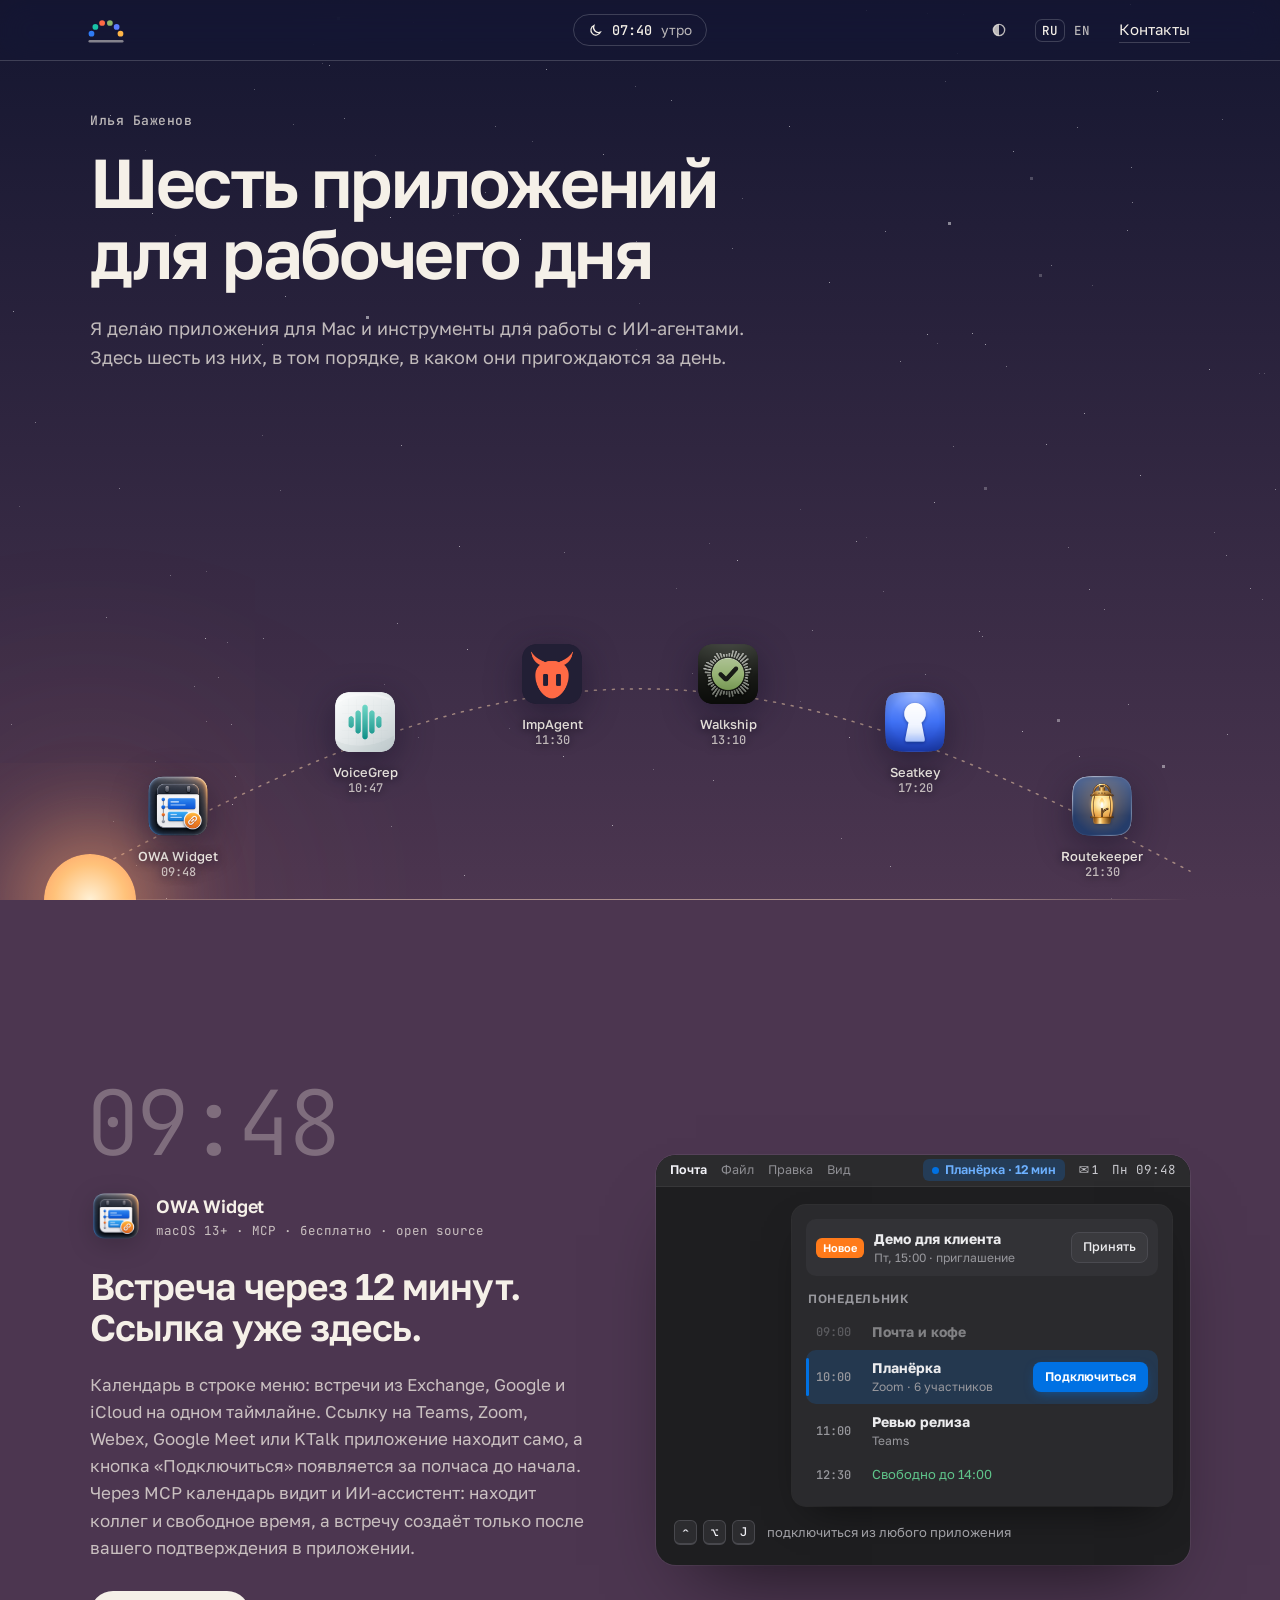
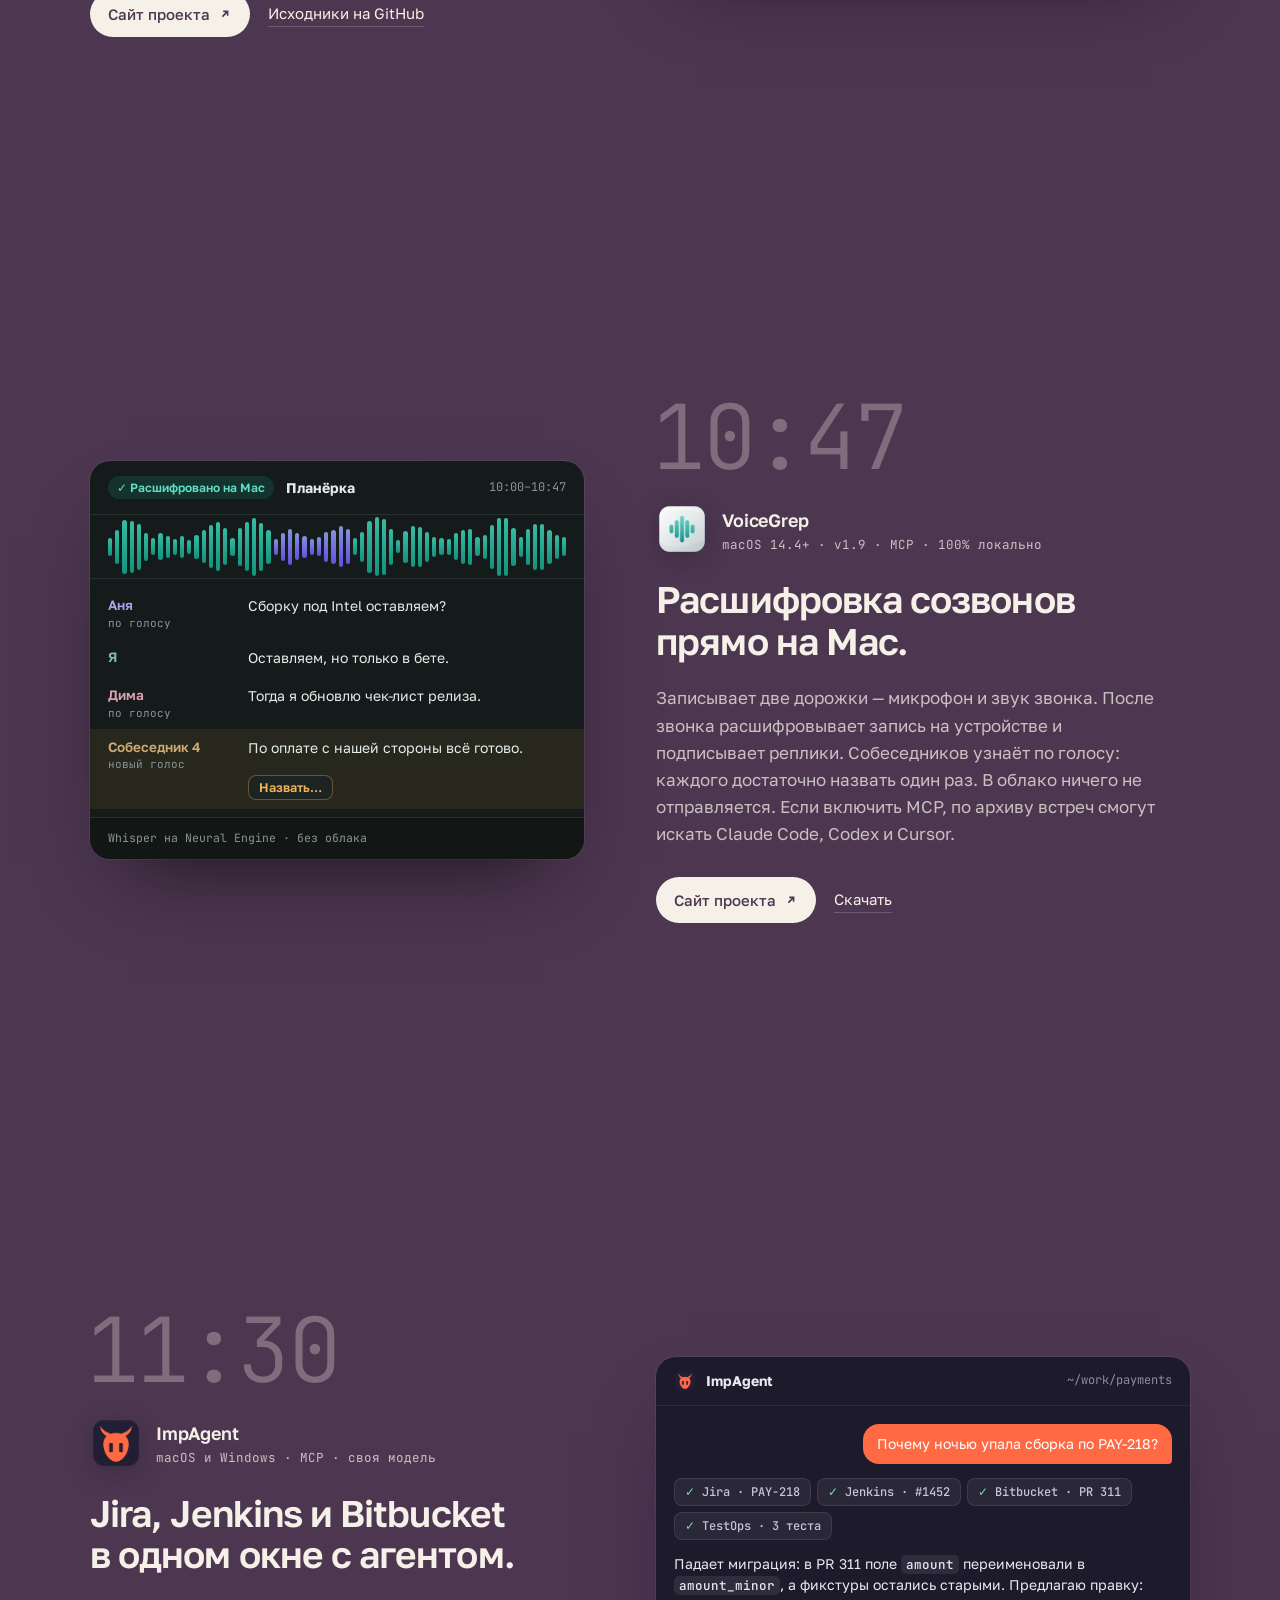
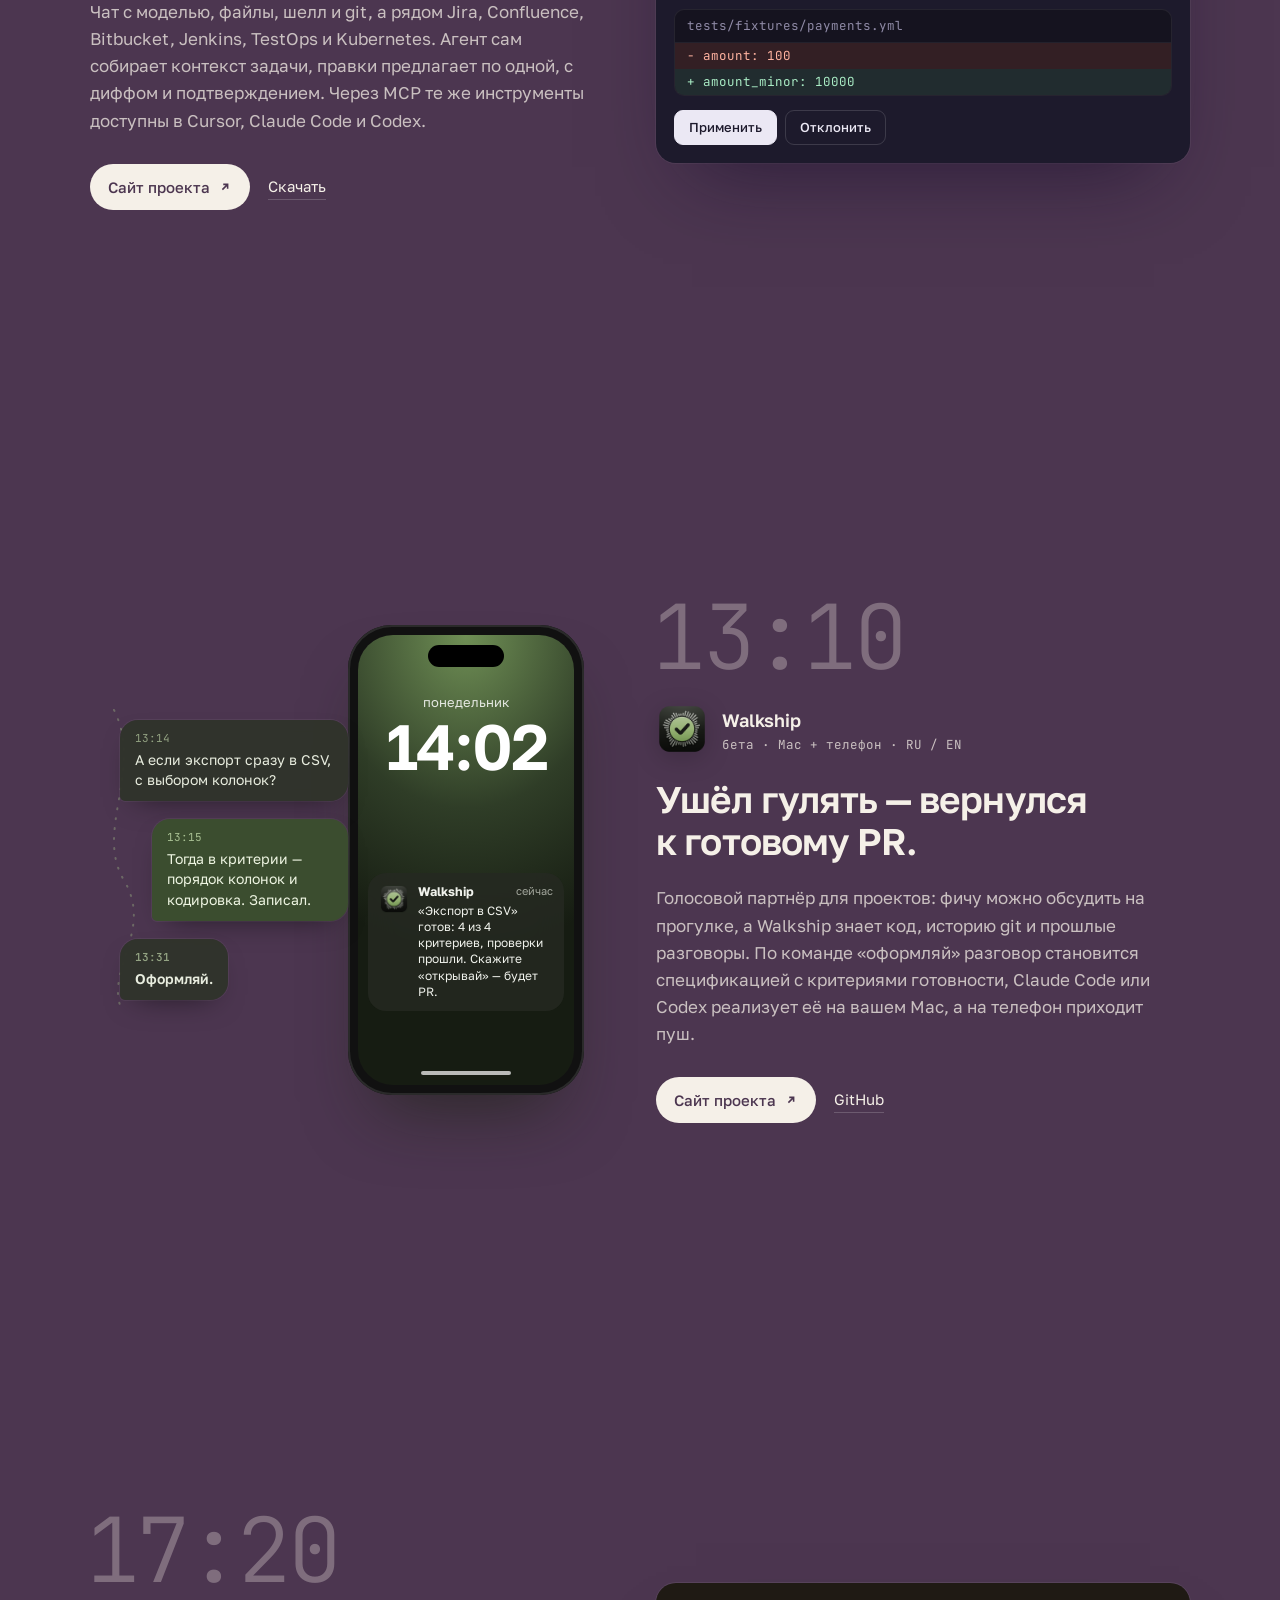
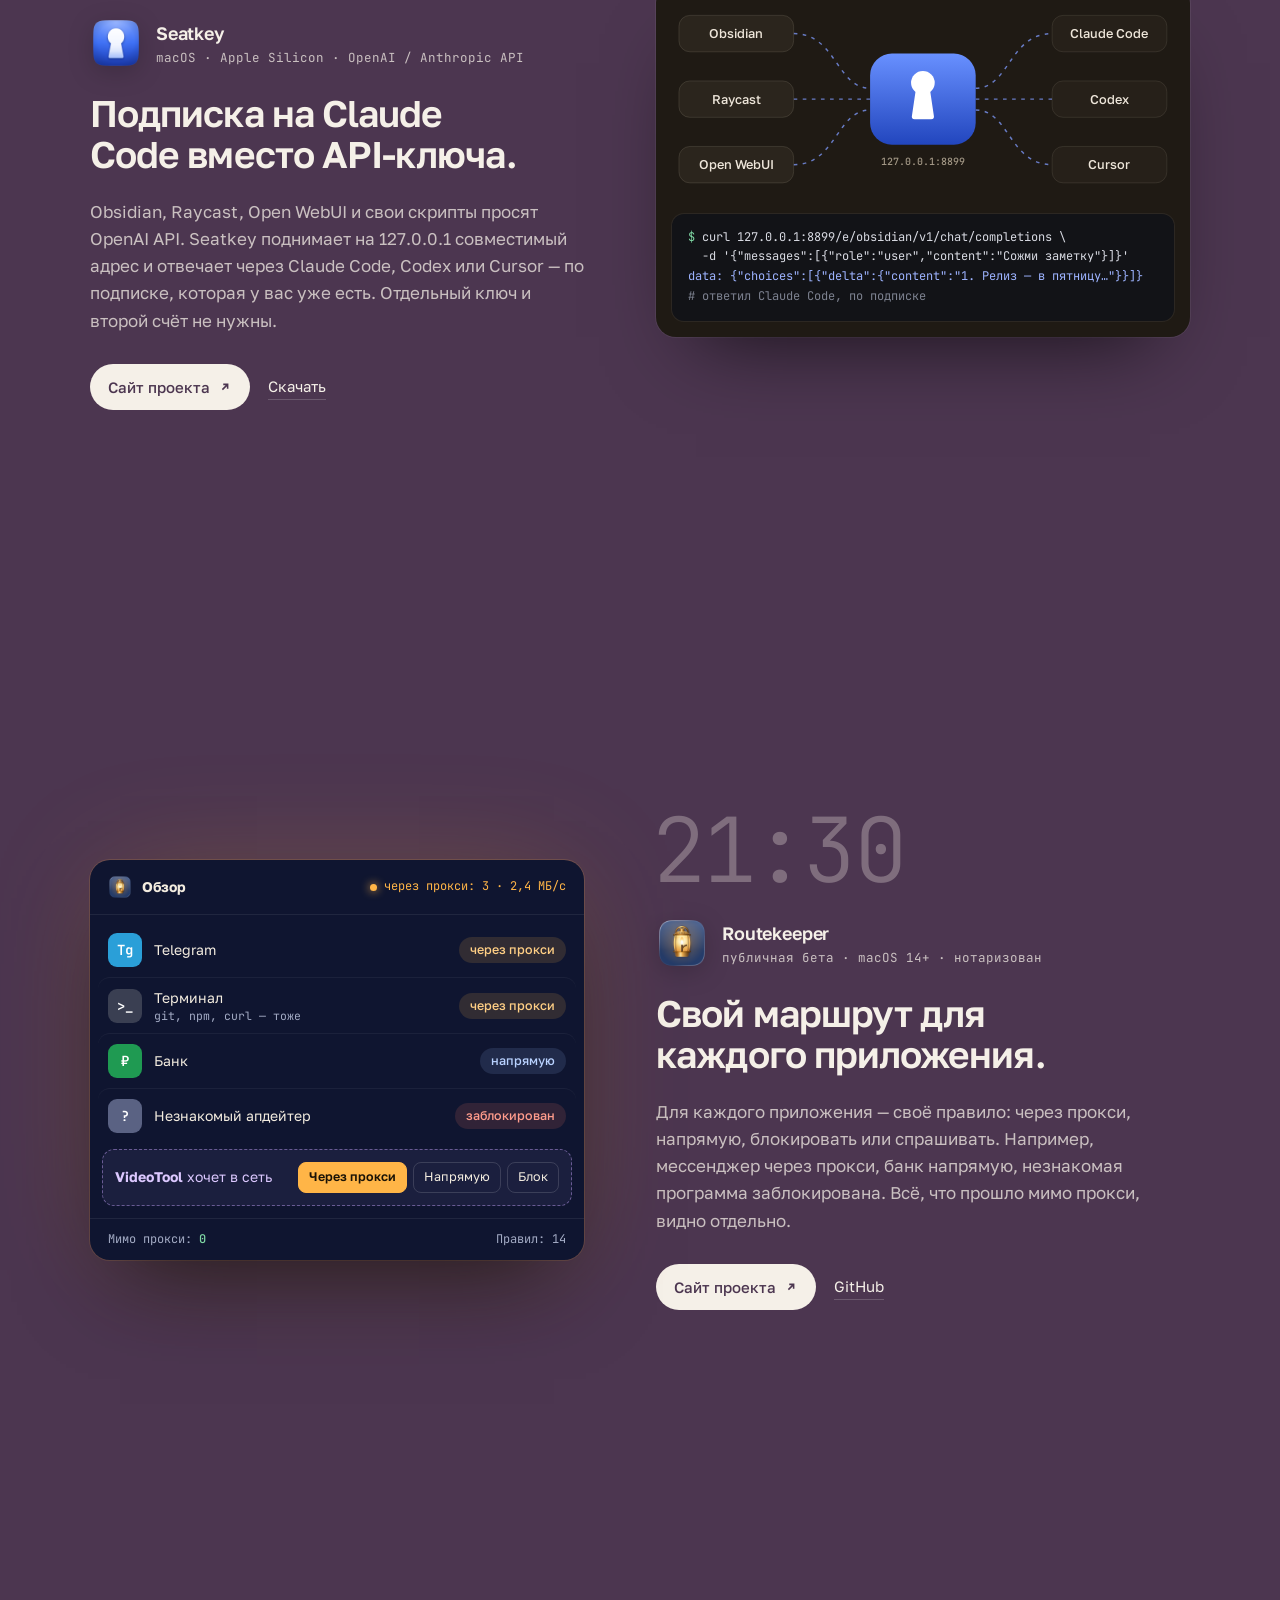
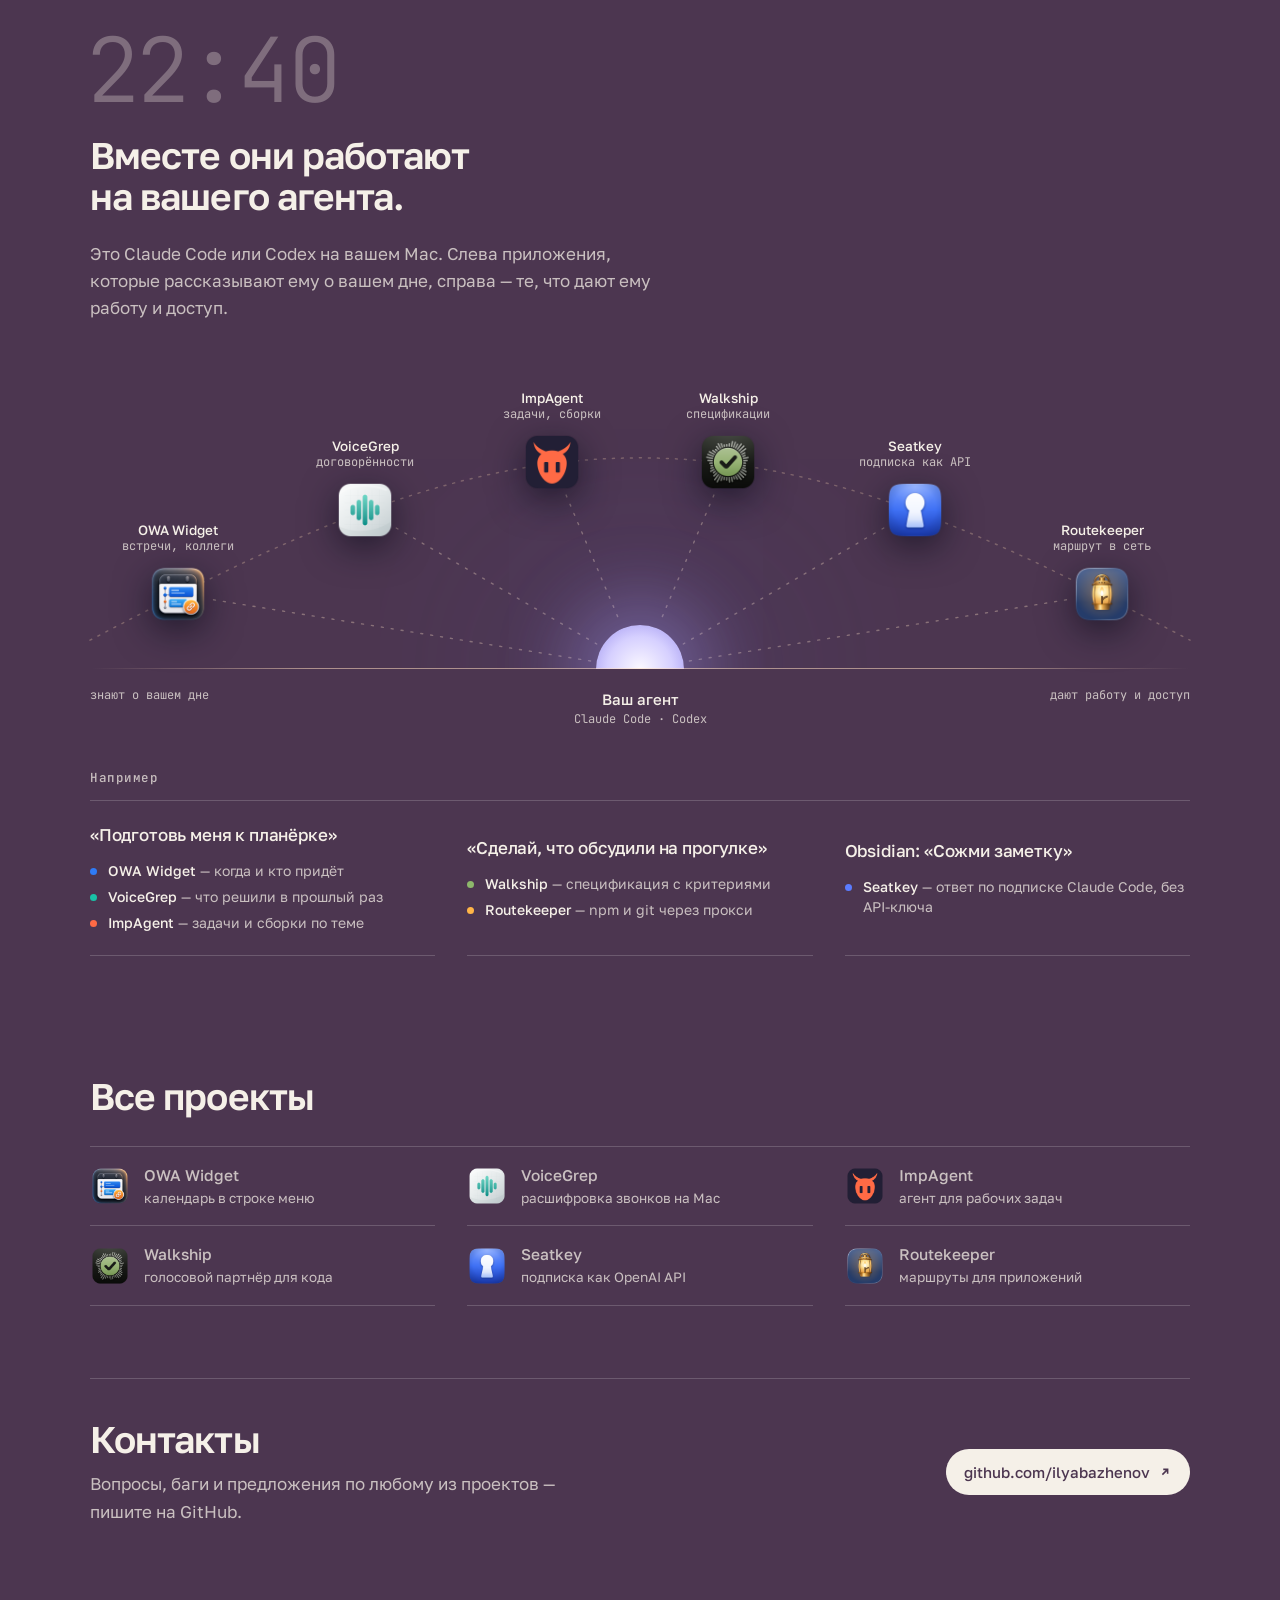
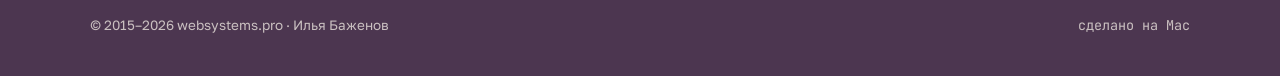
==== commit a196e66e: "Блок «Вместе они работают на вашего агента»: дуга дня ночью, линии от приложений к агенту и три прим" ====
--- a/index.html
+++ b/index.html
@@ -100,10 +100,10 @@
         <div class="ch-time">09:48</div>
         <div class="ch-app">
           <img src="assets/icons/owawidget.png" alt="" width="52" height="52">
-          <div><b>OWA Widget</b><span>macOS 13+ · бесплатно · open source</span></div>
+          <div><b>OWA Widget</b><span>macOS 13+ · MCP · бесплатно · open source</span></div>
         </div>
         <h2>Встреча через 12&nbsp;минут. Ссылка уже здесь.</h2>
-        <p class="story">Календарь в строке меню: встречи из Exchange, Google и iCloud на одном таймлайне. Ссылку на Teams, Zoom, Webex, Google Meet или KTalk приложение находит само, а кнопка «Подключиться» появляется за полчаса до начала.</p>
+        <p class="story">Календарь в строке меню: встречи из Exchange, Google и iCloud на одном таймлайне. Ссылку на Teams, Zoom, Webex, Google Meet или KTalk приложение находит само, а кнопка «Подключиться» появляется за полчаса до начала. Через MCP календарь видит и ИИ-ассистент: находит коллег и свободное время, а встречу создаёт только после вашего подтверждения в приложении.</p>
         <div class="ch-links">
           <a class="go" href="https://ilyabazhenov.github.io/mac-owa-widget/ru/" target="_blank">Сайт проекта <svg viewBox="0 0 16 16" fill="none" stroke="currentColor" stroke-width="1.8"><path d="M5 11l6-6M6 5h5v5"/></svg></a>
           <a class="sub" href="https://github.com/ilyabazhenov/mac-owa-widget" target="_blank">Исходники на GitHub</a>
@@ -138,10 +138,10 @@
         <div class="ch-time">10:47</div>
         <div class="ch-app">
           <img src="assets/icons/voicegrep.png" alt="" width="52" height="52">
-          <div><b>VoiceGrep</b><span>macOS 14.4+ · v1.9 · 100% локально</span></div>
+          <div><b>VoiceGrep</b><span>macOS 14.4+ · v1.9 · MCP · 100% локально</span></div>
         </div>
         <h2>Расшифровка созвонов прямо на Mac.</h2>
-        <p class="story">Записывает две дорожки — микрофон и звук звонка. После звонка расшифровывает запись на устройстве и подписывает реплики. Собеседников узнаёт по голосу: каждого достаточно назвать один раз. В облако ничего не отправляется.</p>
+        <p class="story">Записывает две дорожки — микрофон и звук звонка. После звонка расшифровывает запись на устройстве и подписывает реплики. Собеседников узнаёт по голосу: каждого достаточно назвать один раз. В облако ничего не отправляется. Если включить MCP, по архиву встреч смогут искать Claude Code, Codex и Cursor.</p>
         <div class="ch-links">
           <a class="go" href="https://voicegrep.com/" target="_blank">Сайт проекта <svg viewBox="0 0 16 16" fill="none" stroke="currentColor" stroke-width="1.8"><path d="M5 11l6-6M6 5h5v5"/></svg></a>
           <a class="sub" href="https://voicegrep.com/#t-install" target="_blank">Скачать</a>
@@ -317,6 +317,59 @@
     </div>
   </section>
 
+  <!-- 22:40 — как приложения работают вместе -->
+  <section class="ch eco" id="ecosystem" data-time="22:40" data-sky="#0e1430,#090d1c" data-ink="light" data-stars="0.95" data-phase="ночь">
+    <div class="wrap">
+      <div class="eco-head rv">
+        <div class="ch-time">22:40</div>
+        <h2>Вместе они работают на&nbsp;вашего агента.</h2>
+        <p class="story">Это Claude Code или Codex на вашем Mac. Слева приложения, которые рассказывают ему о вашем дне, справа — те, что дают ему работу и доступ.</p>
+      </div>
+
+      <div class="eco-sky rv" id="ecoSky">
+        <svg class="eco-lines" id="ecoLines" aria-hidden="true"></svg>
+        <div class="eco-rise" aria-hidden="true"><div class="eco-orb"></div></div>
+        <div class="horizon" aria-hidden="true"></div>
+        <a class="eco-pt" data-app="owa" href="#owawidget" style="--x:8;--y:25;--c:#2f7bf6"><img src="assets/icons/owawidget.png" alt=""><span class="lbl"><b>OWA Widget</b>встречи, коллеги</span></a>
+        <a class="eco-pt" data-app="vg" href="#voicegrep" style="--x:25;--y:53;--c:#19c2a6"><img src="assets/icons/voicegrep.png" alt=""><span class="lbl"><b>VoiceGrep</b>договорённости</span></a>
+        <a class="eco-pt" data-app="imp" href="#impagent" style="--x:42;--y:69;--c:#ff6a45"><img src="assets/icons/impagent.png" alt=""><span class="lbl"><b>ImpAgent</b>задачи, сборки</span></a>
+        <a class="eco-pt" data-app="walk" href="#walkship" style="--x:58;--y:69;--c:#8db86b"><img src="assets/icons/walkship.png" alt=""><span class="lbl"><b>Walkship</b>спецификации</span></a>
+        <a class="eco-pt" data-app="seat" href="#seatkey" style="--x:75;--y:53;--c:#5b7cff"><img src="assets/icons/seatkey.png" alt=""><span class="lbl"><b>Seatkey</b>подписка как API</span></a>
+        <a class="eco-pt" data-app="rk" data-out="1" href="#routekeeper" style="--x:92;--y:25;--c:#ffb547"><img src="assets/icons/routekeeper.png" alt=""><span class="lbl"><b>Routekeeper</b>маршрут в сеть</span></a>
+        <div class="eco-agent"><b>Ваш агент</b><span>Claude Code · Codex</span></div>
+        <span class="eco-cap l">знают о вашем дне</span>
+        <span class="eco-cap r">дают работу и доступ</span>
+      </div>
+
+      <div class="eco-ex rv">
+        <div class="eco-ex-h">Например</div>
+        <div class="eco-sc-list">
+          <button class="eco-sc" type="button" data-apps="owa vg imp" aria-pressed="false">
+            <span class="q">«Подготовь меня к планёрке»</span>
+            <ul>
+              <li style="--c:#2f7bf6"><i></i><span><b>OWA Widget</b> — когда и кто придёт</span></li>
+              <li style="--c:#19c2a6"><i></i><span><b>VoiceGrep</b> — что решили в прошлый раз</span></li>
+              <li style="--c:#ff6a45"><i></i><span><b>ImpAgent</b> — задачи и сборки по теме</span></li>
+            </ul>
+          </button>
+          <button class="eco-sc" type="button" data-apps="walk rk" aria-pressed="false">
+            <span class="q">«Сделай, что обсудили на прогулке»</span>
+            <ul>
+              <li style="--c:#8db86b"><i></i><span><b>Walkship</b> — спецификация с критериями</span></li>
+              <li style="--c:#ffb547"><i></i><span><b>Routekeeper</b> — npm и git через прокси</span></li>
+            </ul>
+          </button>
+          <button class="eco-sc" type="button" data-apps="seat" aria-pressed="false">
+            <span class="q">Obsidian: «Сожми заметку»</span>
+            <ul>
+              <li style="--c:#5b7cff"><i></i><span><b>Seatkey</b> — ответ по подписке Claude Code, без API-ключа</span></li>
+            </ul>
+          </button>
+        </div>
+      </div>
+    </div>
+  </section>
+
   <!-- 23:50 — все проекты и контакты -->
   <section class="end" id="contact" data-time="23:50" data-sky="#07080d,#0c0e17" data-ink="light" data-stars="1" data-phase="ночь">
     <div class="wrap">
--- a/assets/site.css
+++ b/assets/site.css
@@ -320,6 +320,88 @@
 .rk-foot { display: flex; justify-content: space-between; padding: 12px 18px; font-size: 12px; color: #a3abc4; border-top: 1px solid rgba(255, 255, 255, 0.07); }
 .rk-foot b { color: #7fd8a4; font-weight: 500; }
 
+/* ---------- 22:40 — созвездие ---------- */
+.eco { overflow: hidden; }
+/* блок подводит к «Все проекты»: без лишнего воздуха между ними, левый край общий */
+.ch.eco { padding-bottom: 48px; }
+.eco + .end { min-height: auto; padding-top: 72px; }
+.end .wrap { width: 100%; }
+.eco-head { max-width: 640px; }
+.eco .story { max-width: 52ch; }
+
+.eco-sky { position: relative; height: 300px; margin-top: 48px; }
+.eco-lines { position: absolute; left: 0; top: 0; overflow: visible; pointer-events: none; }
+.eco-lines .arc { fill: none; stroke: rgba(255, 220, 180, 0.28); stroke-width: 1.5; stroke-dasharray: 2 7; stroke-linecap: round; }
+.eco-lines .ray {
+  fill: none; stroke: rgba(255, 228, 200, 0.34); stroke-width: 1.4; stroke-dasharray: 2 8; stroke-linecap: round;
+  animation: eco-flow 2.6s linear infinite; transition: stroke .4s, stroke-width .4s, opacity .4s;
+}
+.eco-lines .ray.on { stroke: var(--c); stroke-width: 2; animation-duration: 1.1s; }
+@keyframes eco-flow { to { stroke-dashoffset: -20; } }
+
+.eco-rise { position: absolute; left: 50%; bottom: 0; width: min(520px, 100%); height: 240px; transform: translateX(-50%); overflow: hidden; pointer-events: none; }
+.eco-orb {
+  position: absolute; left: 50%; bottom: -44px; width: 88px; height: 88px; margin-left: -44px; border-radius: 50%;
+  background: radial-gradient(circle, #fbf8ff 0%, #d6d0ff 52%, #9a90ee 100%);
+  box-shadow: 0 0 70px 26px rgba(170, 160, 255, 0.34), 0 0 220px 80px rgba(120, 110, 230, 0.16);
+}
+
+.eco-pt { position: absolute; left: calc(var(--x) * 1%); bottom: calc(var(--y) * 1%); width: 0; height: 0; text-decoration: none; transition: opacity .4s; }
+.eco-pt img {
+  position: absolute; left: -30px; top: -30px; width: 60px; height: 60px;
+  filter: drop-shadow(0 10px 18px rgba(4, 6, 20, 0.6));
+  transition: transform .3s cubic-bezier(.3, .7, .4, 1.4);
+}
+.eco-pt:hover img, .eco-pt.on img { transform: scale(1.08); }
+.eco-pt .lbl {
+  position: absolute; left: 0; bottom: 40px; transform: translateX(-50%);
+  text-align: center; white-space: nowrap; font: 400 12px var(--mono); color: var(--ink-soft);
+}
+.eco-pt .lbl b { display: block; font: 500 13.5px var(--sans); color: var(--ink); }
+
+.eco-agent { position: absolute; left: 50%; top: calc(100% + 18px); transform: translateX(-50%); text-align: center; white-space: nowrap; }
+.eco-agent b { display: block; font-weight: 500; font-size: 15px; }
+.eco-agent span { display: block; font: 400 12px var(--mono); color: var(--ink-soft); }
+.eco-cap { position: absolute; top: calc(100% + 18px); font: 400 12px var(--mono); color: var(--ink-soft); }
+.eco-cap.l { left: 0; }
+.eco-cap.r { right: 0; }
+
+.eco.focus .eco-lines .ray:not(.on) { opacity: .22; }
+.eco.focus .eco-pt:not(.on) { opacity: .35; }
+
+.eco-ex { margin-top: 100px; }
+.eco-ex-h { font: 500 12.5px var(--mono); color: var(--ink-soft); letter-spacing: 0.04em; }
+.eco-sc-list { display: grid; grid-template-columns: repeat(3, minmax(0, 1fr)); gap: 0 32px; margin-top: 14px; border-top: 1px solid var(--hair); }
+.eco-sc {
+  position: relative; display: block; text-align: left; cursor: pointer;
+  padding: 20px 0 22px; border: 0; border-bottom: 1px solid var(--hair); background: none;
+  color: inherit; font: inherit;
+}
+.eco-sc::before {
+  content: ""; position: absolute; left: 0; right: 0; top: -1px; height: 2px; background: var(--ink);
+  transform: scaleX(0); transform-origin: left; transition: transform .4s ease;
+}
+.eco-sc[aria-pressed="true"]::before { transform: scaleX(1); }
+.eco-sc .q { display: block; font-weight: 500; font-size: 17px; letter-spacing: -0.01em; }
+.eco-sc ul { list-style: none; margin: 12px 0 0; padding: 0; display: grid; gap: 6px; font-size: 14px; line-height: 1.45; color: var(--ink-soft); }
+.eco-sc li { display: grid; grid-template-columns: 8px 1fr; gap: 10px; align-items: baseline; }
+.eco-sc li i { width: 7px; height: 7px; border-radius: 50%; background: var(--c); transform: translateY(-1px); }
+.eco-sc li b { color: var(--ink); font-weight: 500; }
+.eco-sc:focus-visible { outline: 2px solid var(--ink); outline-offset: 4px; border-radius: 4px; }
+
+@media (max-width: 640px) {
+  .eco-sky { height: 260px; margin-top: 88px; }
+  .eco-pt img { left: -22px; top: -22px; width: 44px; height: 44px; }
+  .eco-pt .lbl { bottom: 30px; font-size: 0; }
+  .eco-pt .lbl b { font-size: 12px; }
+  /* у краёв и в паре у вершины подписи выровнены наружу, иначе обрезаются или сходятся */
+  .eco-pt:is([data-app="owa"], [data-app="walk"]) .lbl { transform: translateX(-22px); text-align: left; }
+  .eco-pt:is([data-app="rk"], [data-app="imp"]) .lbl { left: auto; right: -22px; transform: none; text-align: right; }
+  .eco-cap { display: none; }
+  .eco-ex { margin-top: 96px; }
+  .eco-sc-list { grid-template-columns: 1fr; }
+}
+
 /* ---------- end ---------- */
 .end { min-height: 100vh; padding: 140px 0 60px; display: flex; flex-direction: column; justify-content: center; }
 .end h2 { font-size: clamp(28px, 2.9vw, 40px); font-weight: 600; letter-spacing: -0.025em; line-height: 1.12; margin: 0; }
@@ -338,6 +420,8 @@
 /* дневные главы приглушены (небо — data-sky-dark), а макеты показаны в тёмном оформлении */
 :root[data-theme="dark"] { color-scheme: dark; }
 :root[data-theme="dark"] .hero-glow { opacity: .6; }
+/* крупное время главы: 14% светлых чернил на тёмном небе почти не видно */
+:root[data-theme="dark"] .ch-time { color: rgba(245, 240, 232, 0.3); }
 :root[data-theme="dark"] :is(.owa, .vg, .seat) { box-shadow: 0 40px 80px -40px rgba(0, 0, 0, 0.7), 0 0 0 1px rgba(255, 255, 255, 0.07); }
 
 :root[data-theme="dark"] .owa { background: #1e1e20; color: #ececee; }
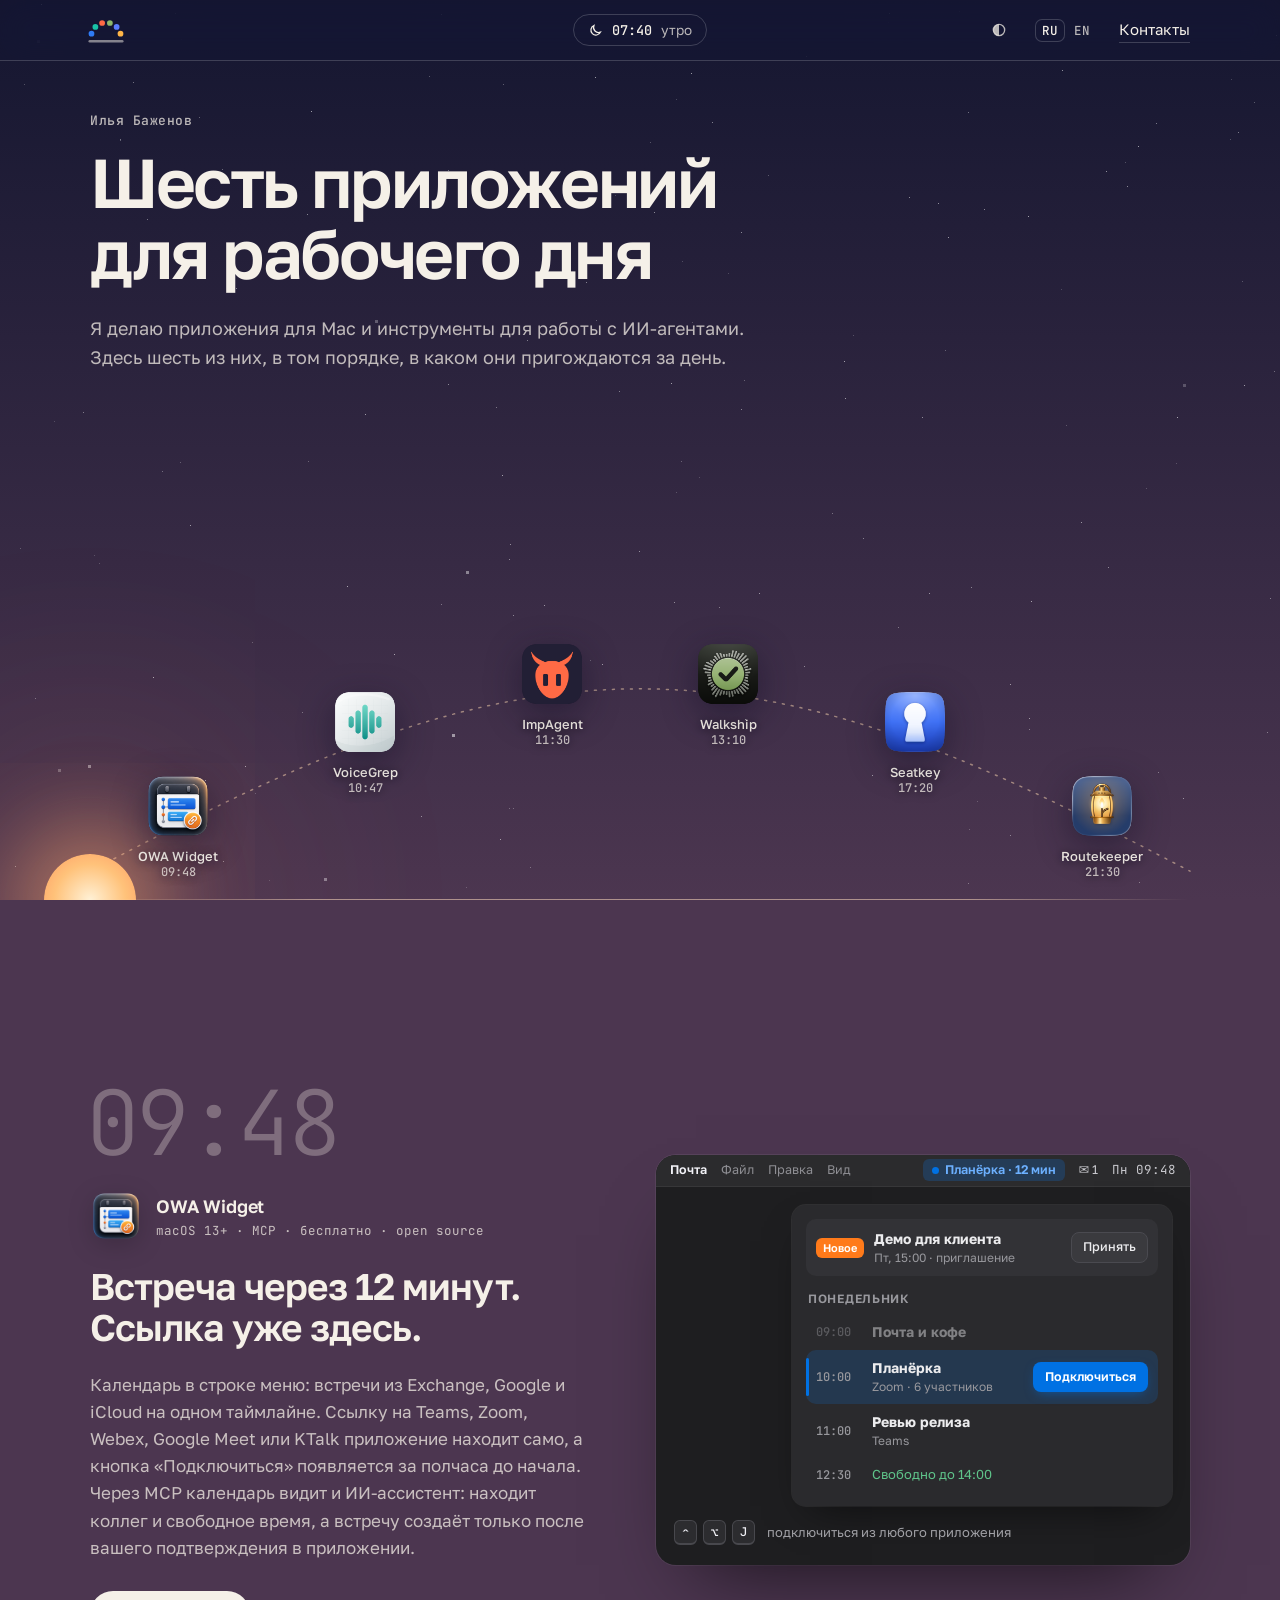
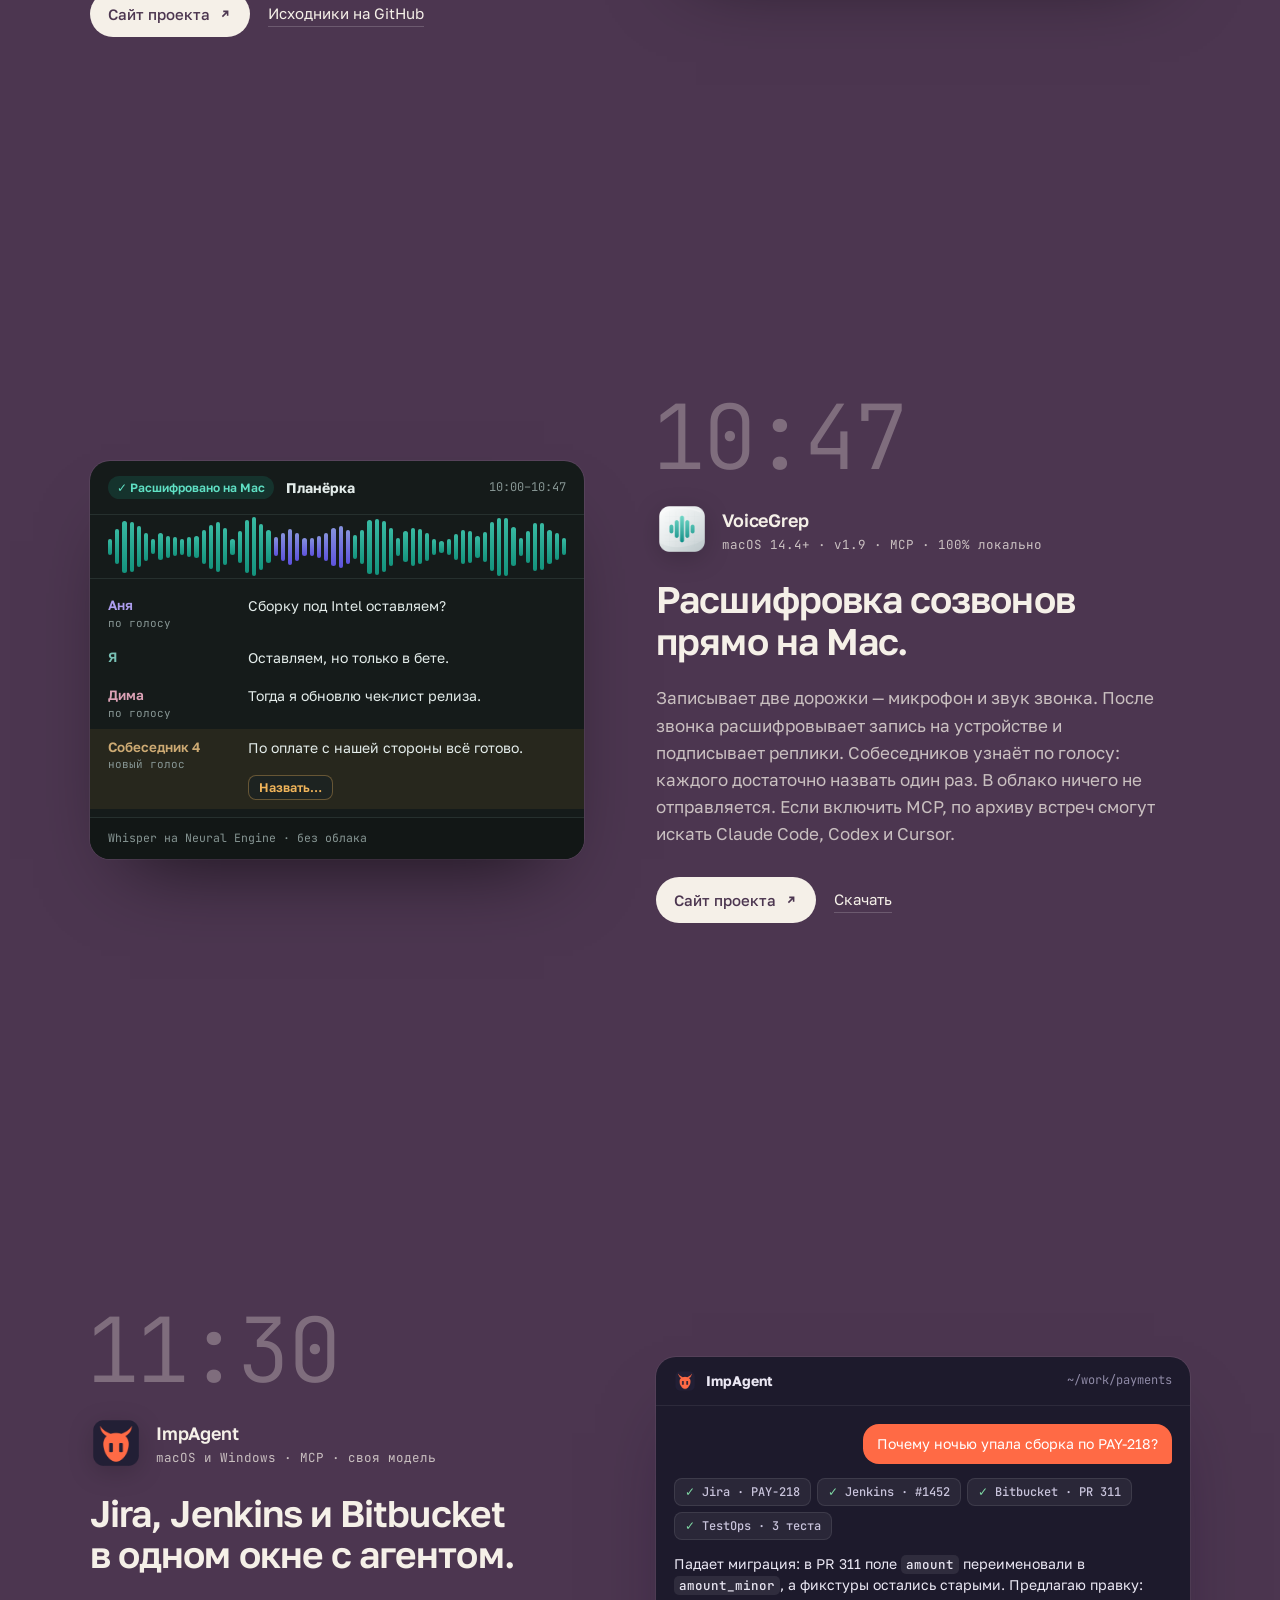
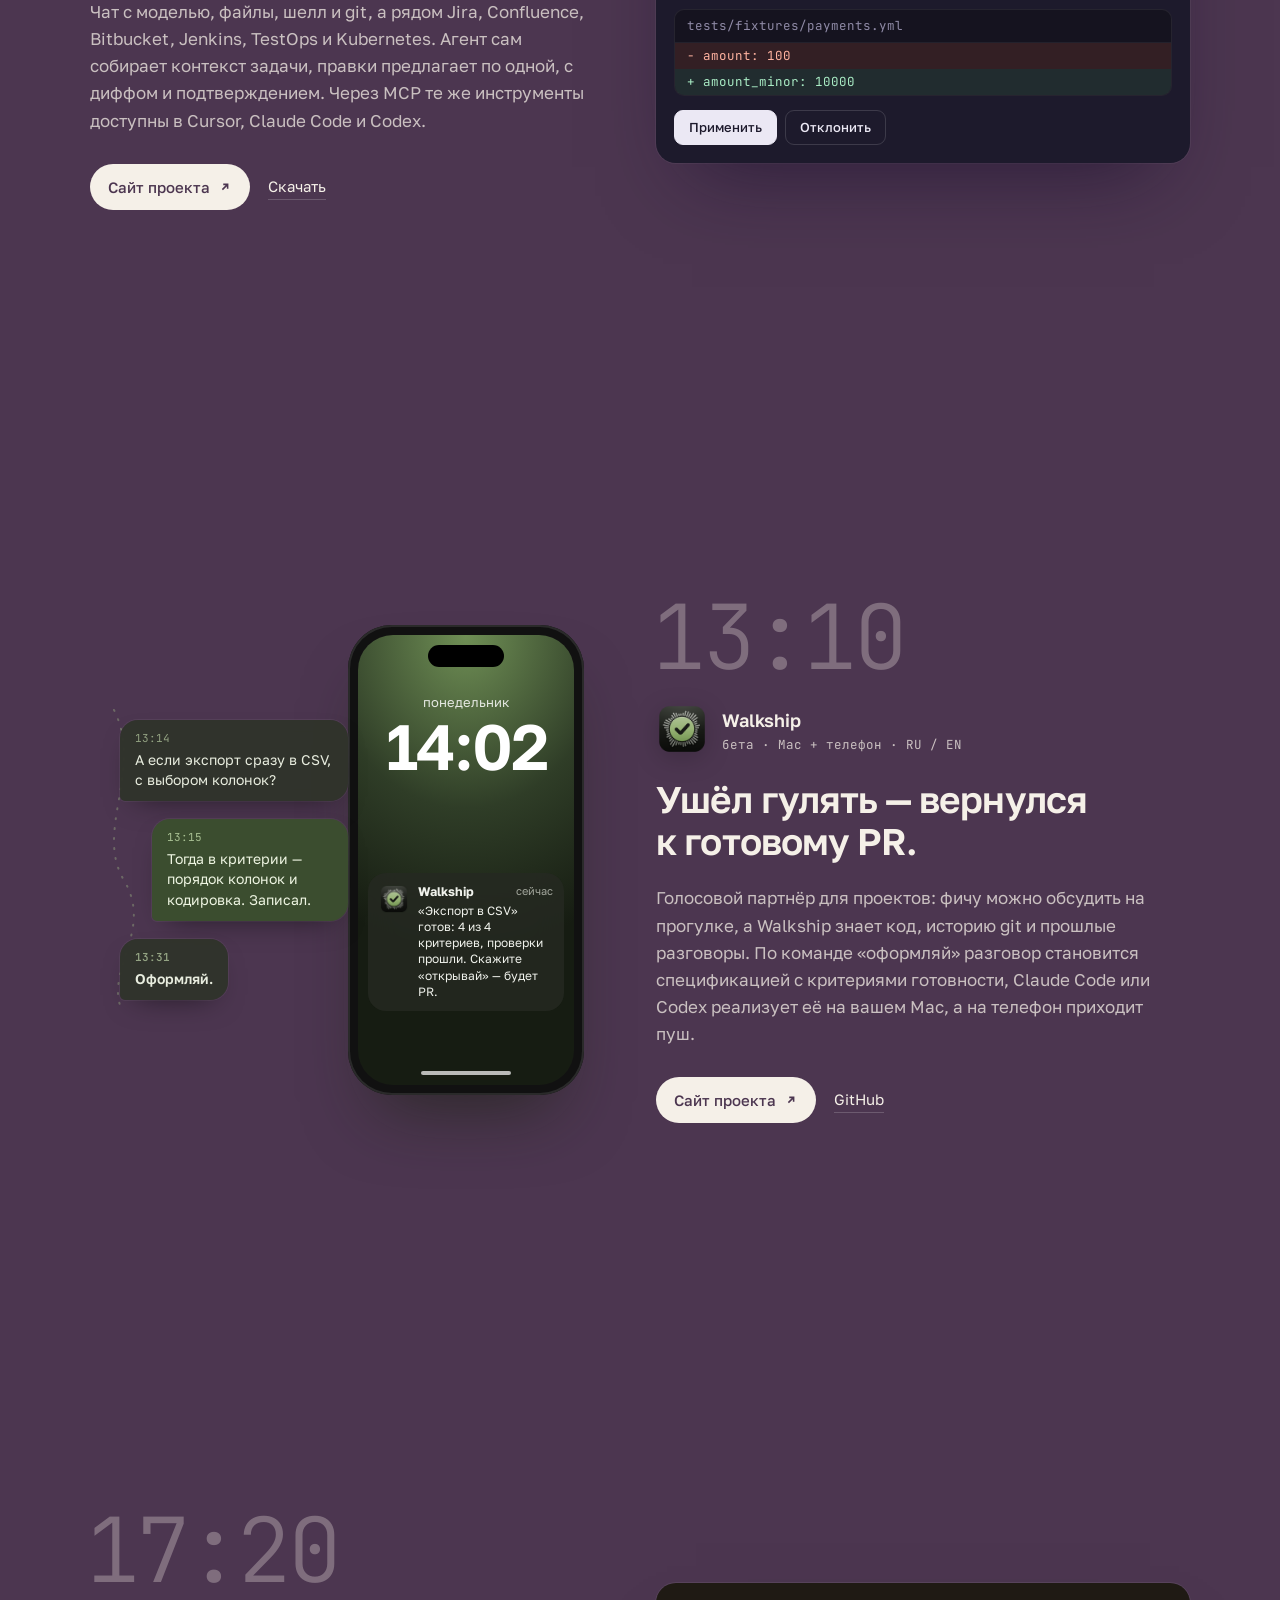
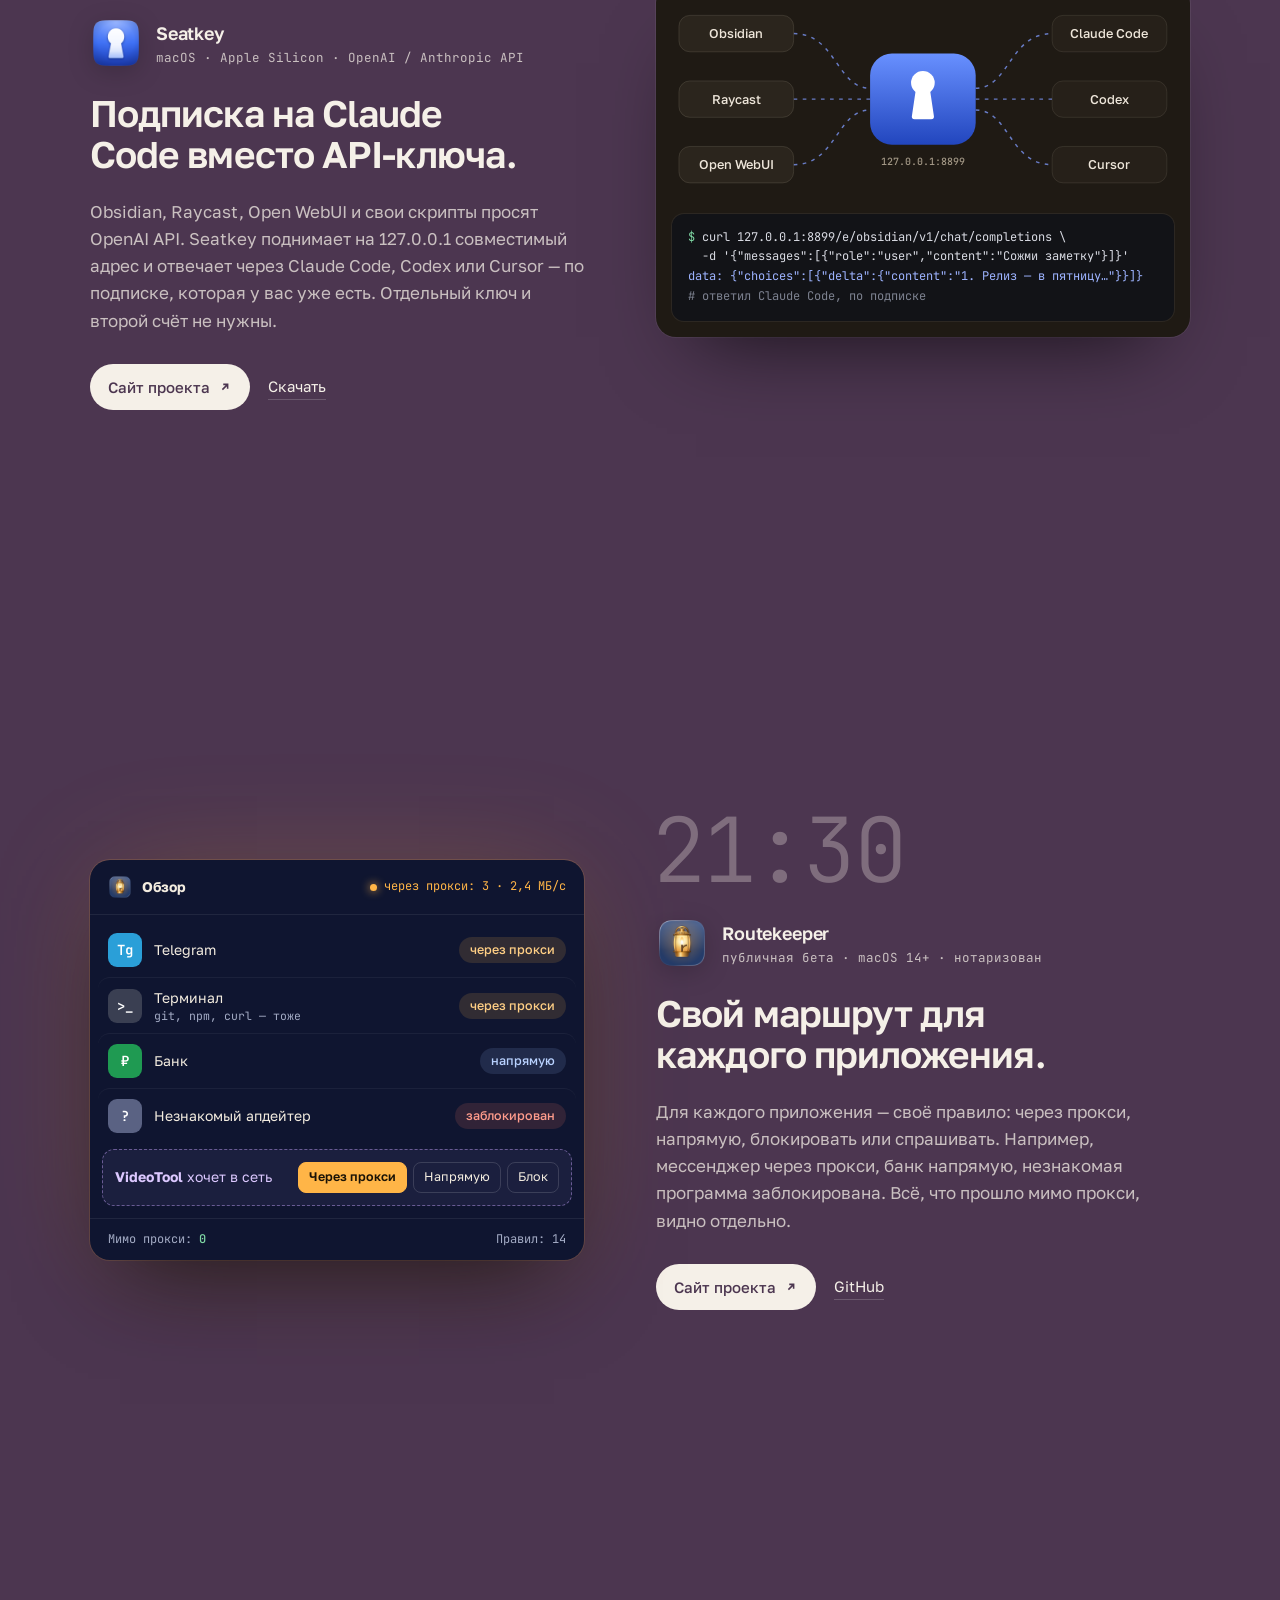
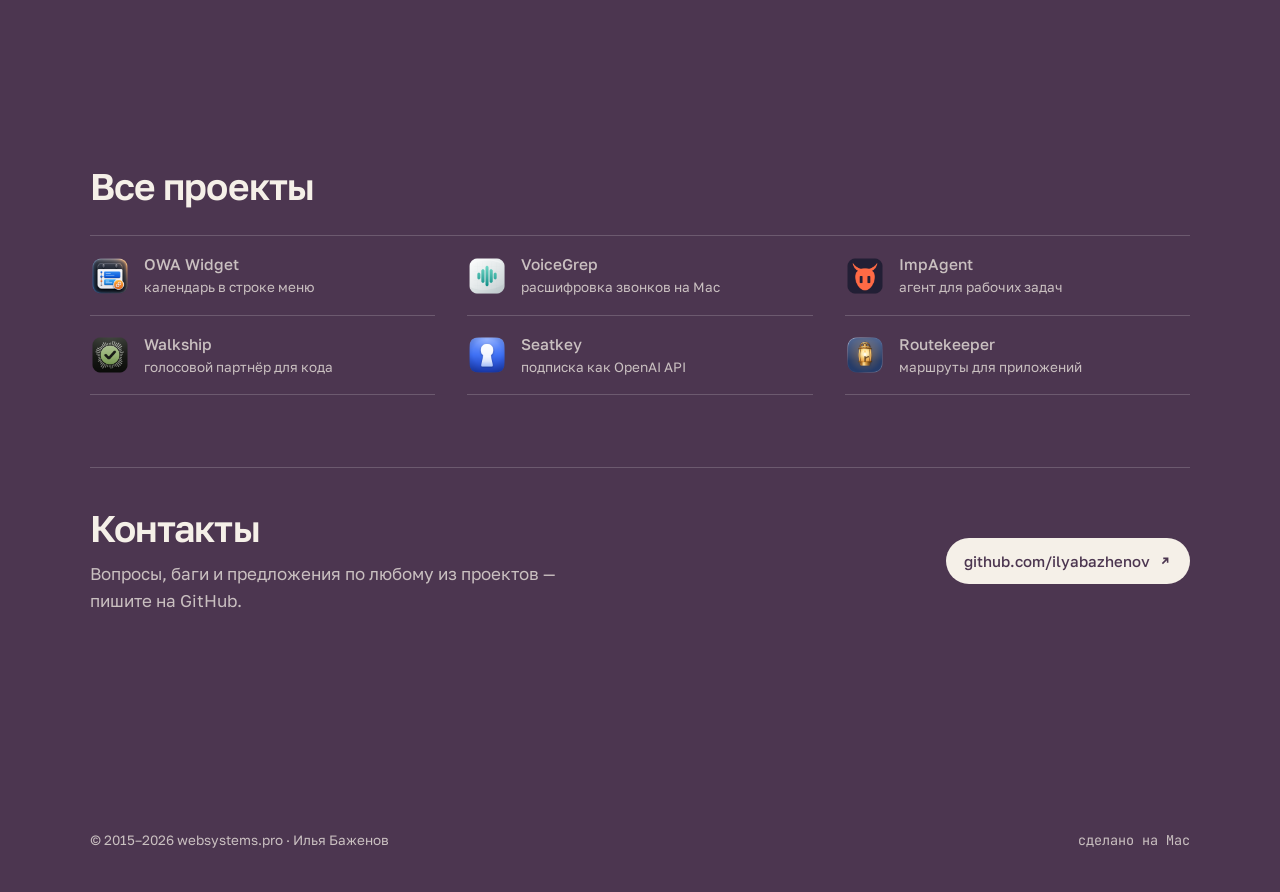
==== commit c18ef235: "OWA Widget и VoiceGrep: в карточках сказано про MCP — ассистент видит календарь и ищет по архиву вст" ====
--- a/index.html
+++ b/index.html
@@ -317,59 +317,6 @@
     </div>
   </section>
 
-  <!-- 22:40 — как приложения работают вместе -->
-  <section class="ch eco" id="ecosystem" data-time="22:40" data-sky="#0e1430,#090d1c" data-ink="light" data-stars="0.95" data-phase="ночь">
-    <div class="wrap">
-      <div class="eco-head rv">
-        <div class="ch-time">22:40</div>
-        <h2>Вместе они работают на&nbsp;вашего агента.</h2>
-        <p class="story">Это Claude Code или Codex на вашем Mac. Слева приложения, которые рассказывают ему о вашем дне, справа — те, что дают ему работу и доступ.</p>
-      </div>
-
-      <div class="eco-sky rv" id="ecoSky">
-        <svg class="eco-lines" id="ecoLines" aria-hidden="true"></svg>
-        <div class="eco-rise" aria-hidden="true"><div class="eco-orb"></div></div>
-        <div class="horizon" aria-hidden="true"></div>
-        <a class="eco-pt" data-app="owa" href="#owawidget" style="--x:8;--y:25;--c:#2f7bf6"><img src="assets/icons/owawidget.png" alt=""><span class="lbl"><b>OWA Widget</b>встречи, коллеги</span></a>
-        <a class="eco-pt" data-app="vg" href="#voicegrep" style="--x:25;--y:53;--c:#19c2a6"><img src="assets/icons/voicegrep.png" alt=""><span class="lbl"><b>VoiceGrep</b>договорённости</span></a>
-        <a class="eco-pt" data-app="imp" href="#impagent" style="--x:42;--y:69;--c:#ff6a45"><img src="assets/icons/impagent.png" alt=""><span class="lbl"><b>ImpAgent</b>задачи, сборки</span></a>
-        <a class="eco-pt" data-app="walk" href="#walkship" style="--x:58;--y:69;--c:#8db86b"><img src="assets/icons/walkship.png" alt=""><span class="lbl"><b>Walkship</b>спецификации</span></a>
-        <a class="eco-pt" data-app="seat" href="#seatkey" style="--x:75;--y:53;--c:#5b7cff"><img src="assets/icons/seatkey.png" alt=""><span class="lbl"><b>Seatkey</b>подписка как API</span></a>
-        <a class="eco-pt" data-app="rk" data-out="1" href="#routekeeper" style="--x:92;--y:25;--c:#ffb547"><img src="assets/icons/routekeeper.png" alt=""><span class="lbl"><b>Routekeeper</b>маршрут в сеть</span></a>
-        <div class="eco-agent"><b>Ваш агент</b><span>Claude Code · Codex</span></div>
-        <span class="eco-cap l">знают о вашем дне</span>
-        <span class="eco-cap r">дают работу и доступ</span>
-      </div>
-
-      <div class="eco-ex rv">
-        <div class="eco-ex-h">Например</div>
-        <div class="eco-sc-list">
-          <button class="eco-sc" type="button" data-apps="owa vg imp" aria-pressed="false">
-            <span class="q">«Подготовь меня к планёрке»</span>
-            <ul>
-              <li style="--c:#2f7bf6"><i></i><span><b>OWA Widget</b> — когда и кто придёт</span></li>
-              <li style="--c:#19c2a6"><i></i><span><b>VoiceGrep</b> — что решили в прошлый раз</span></li>
-              <li style="--c:#ff6a45"><i></i><span><b>ImpAgent</b> — задачи и сборки по теме</span></li>
-            </ul>
-          </button>
-          <button class="eco-sc" type="button" data-apps="walk rk" aria-pressed="false">
-            <span class="q">«Сделай, что обсудили на прогулке»</span>
-            <ul>
-              <li style="--c:#8db86b"><i></i><span><b>Walkship</b> — спецификация с критериями</span></li>
-              <li style="--c:#ffb547"><i></i><span><b>Routekeeper</b> — npm и git через прокси</span></li>
-            </ul>
-          </button>
-          <button class="eco-sc" type="button" data-apps="seat" aria-pressed="false">
-            <span class="q">Obsidian: «Сожми заметку»</span>
-            <ul>
-              <li style="--c:#5b7cff"><i></i><span><b>Seatkey</b> — ответ по подписке Claude Code, без API-ключа</span></li>
-            </ul>
-          </button>
-        </div>
-      </div>
-    </div>
-  </section>
-
   <!-- 23:50 — все проекты и контакты -->
   <section class="end" id="contact" data-time="23:50" data-sky="#07080d,#0c0e17" data-ink="light" data-stars="1" data-phase="ночь">
     <div class="wrap">
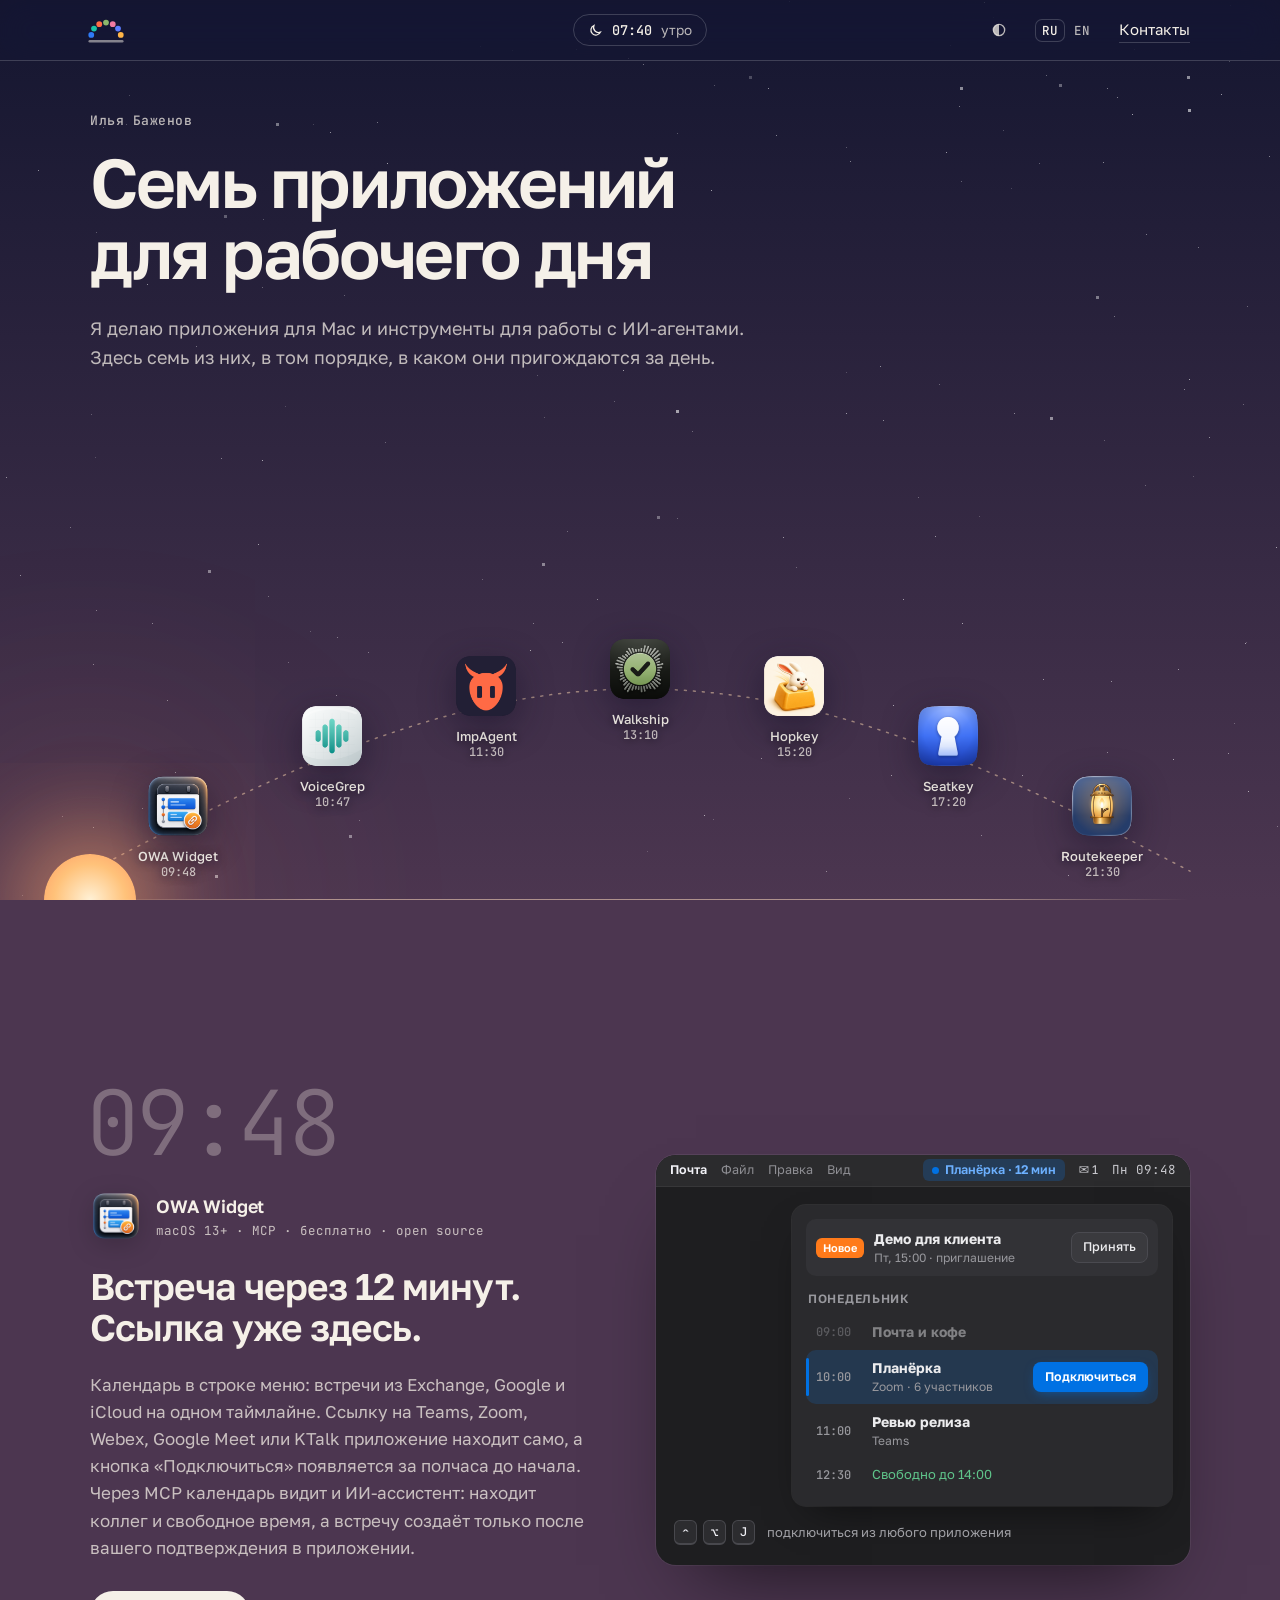
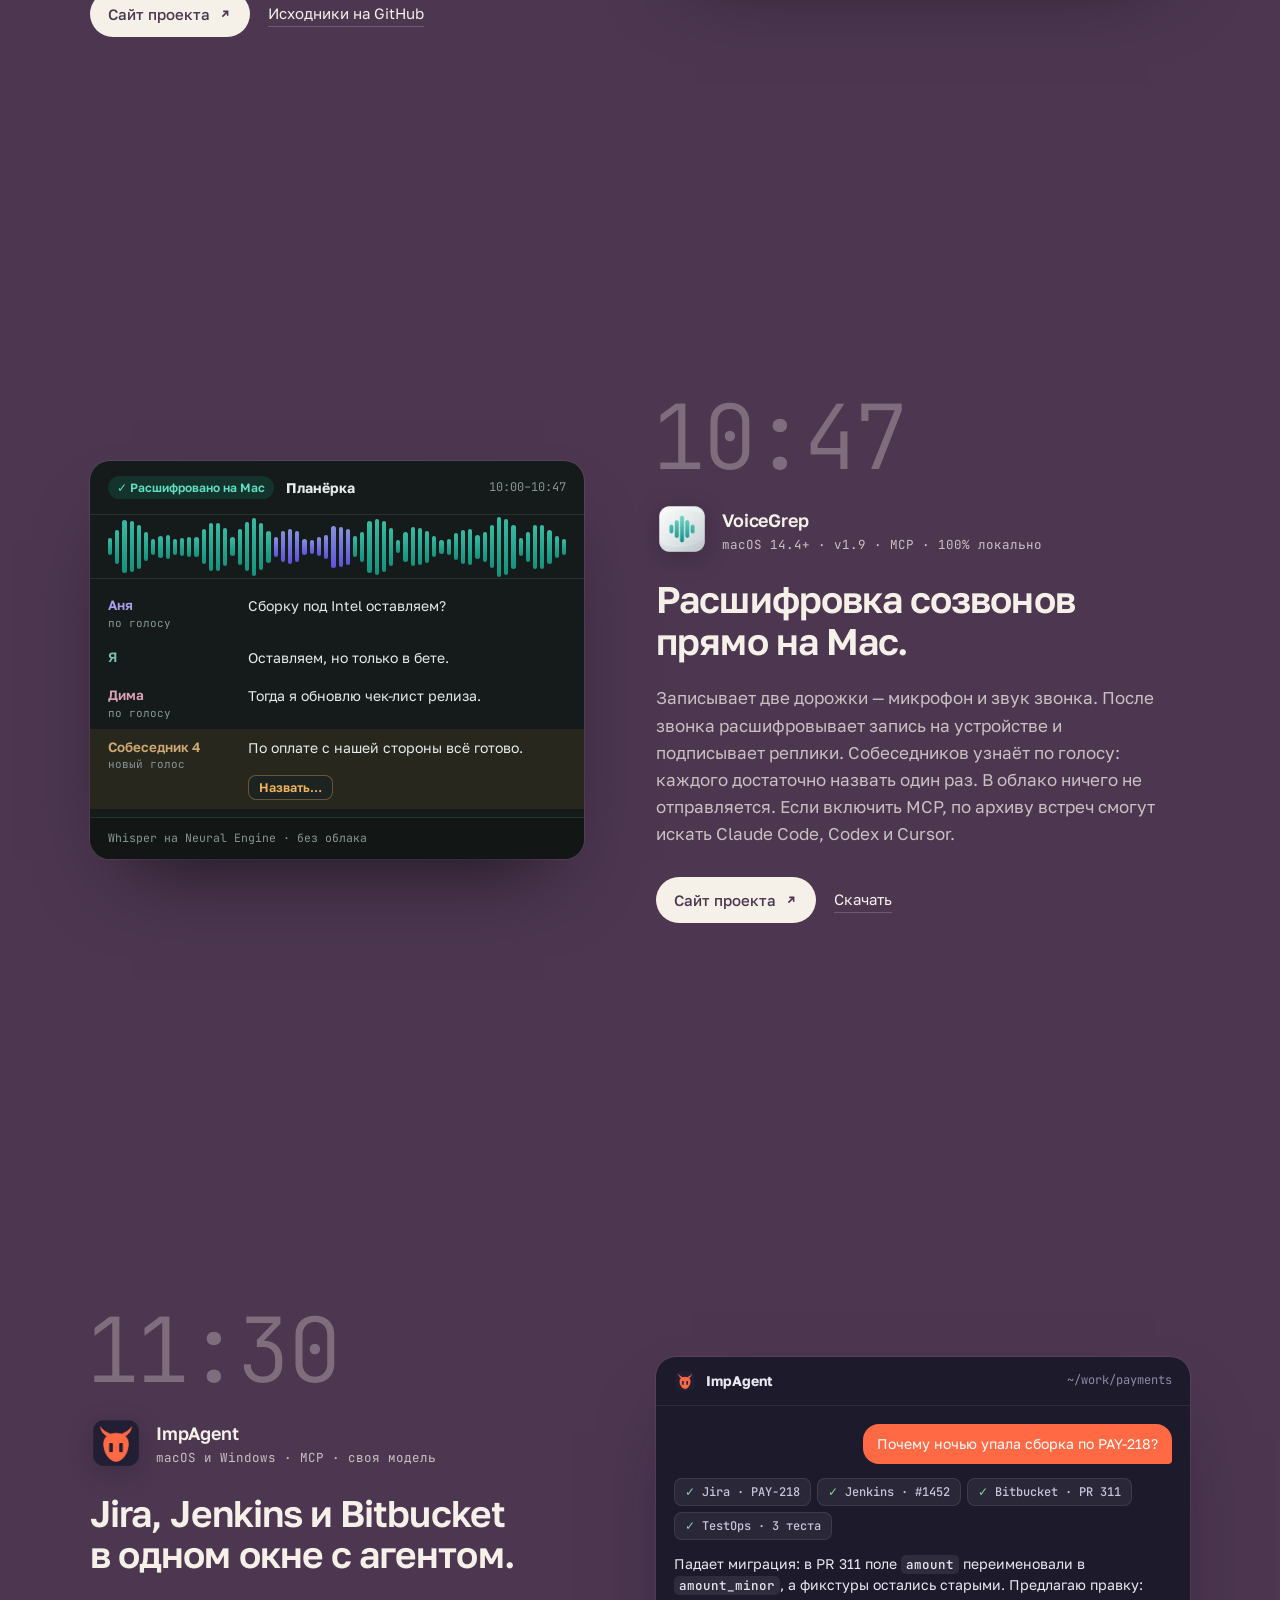
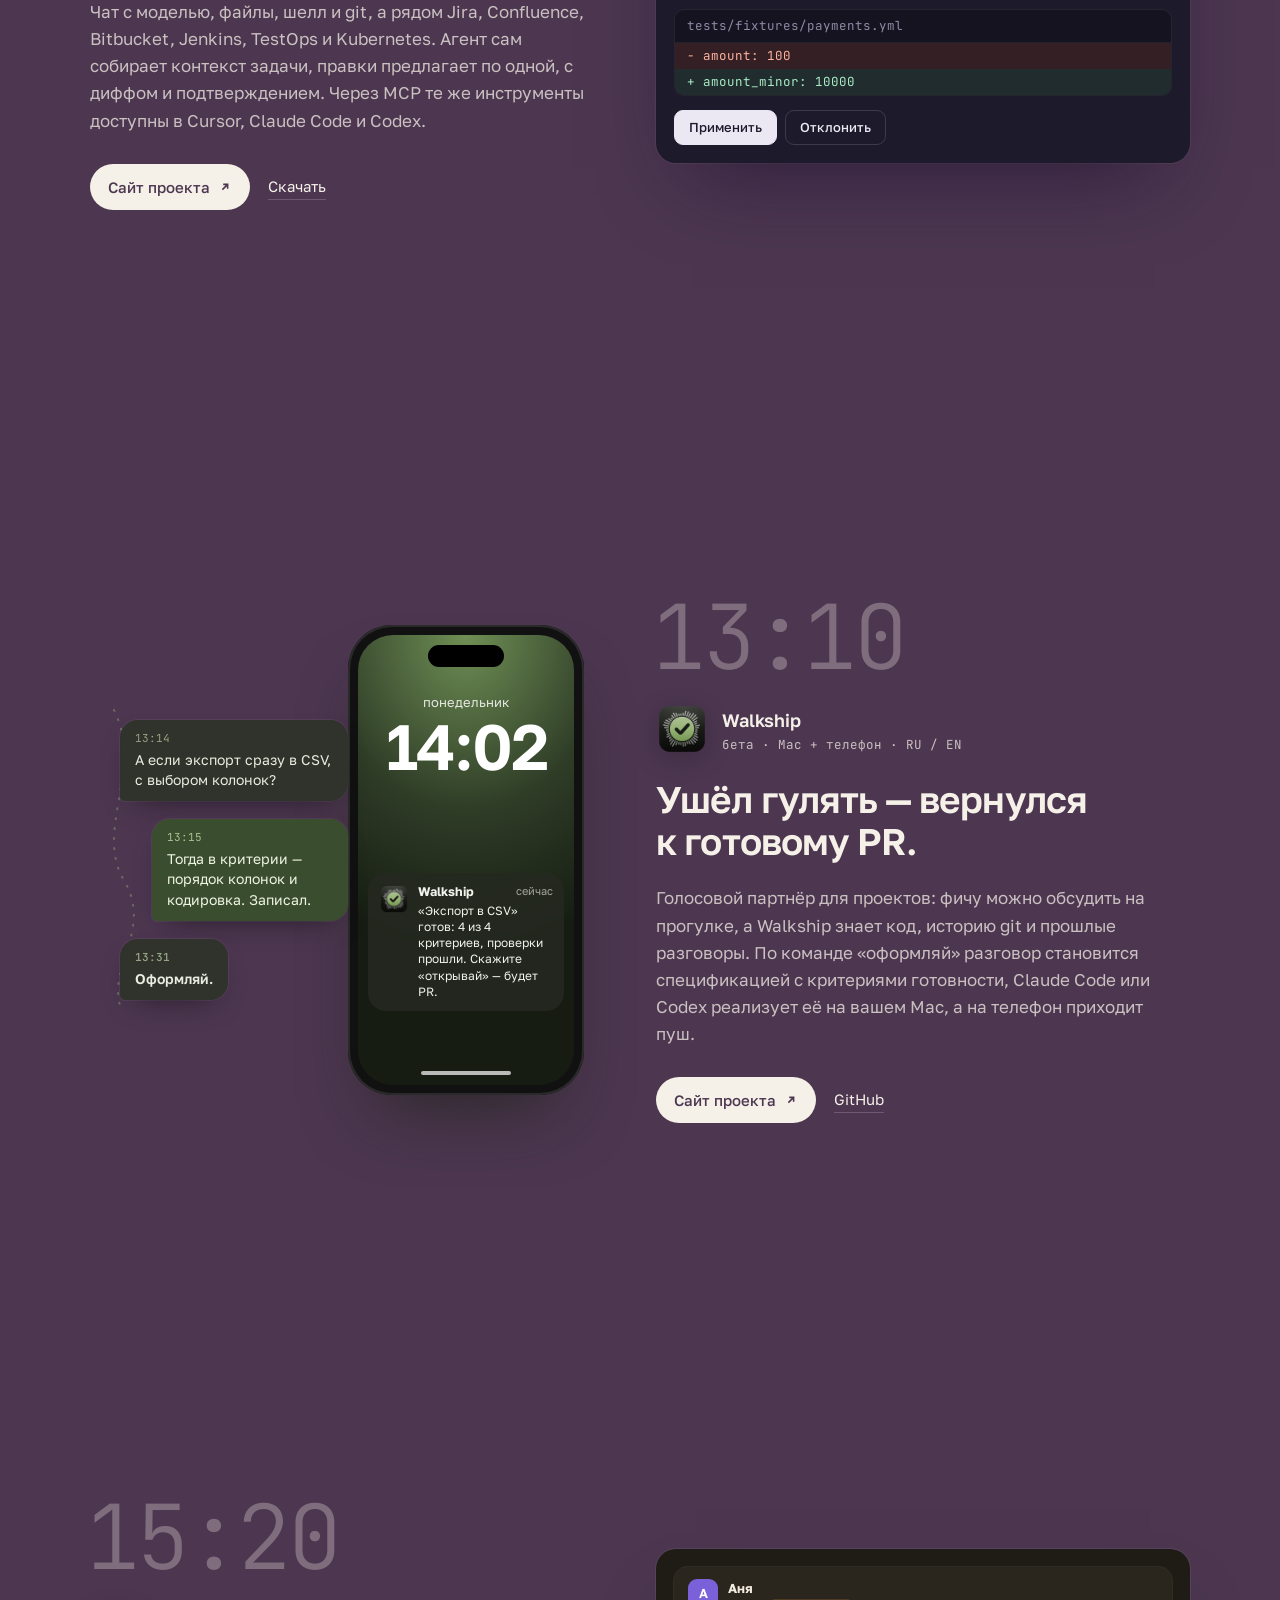
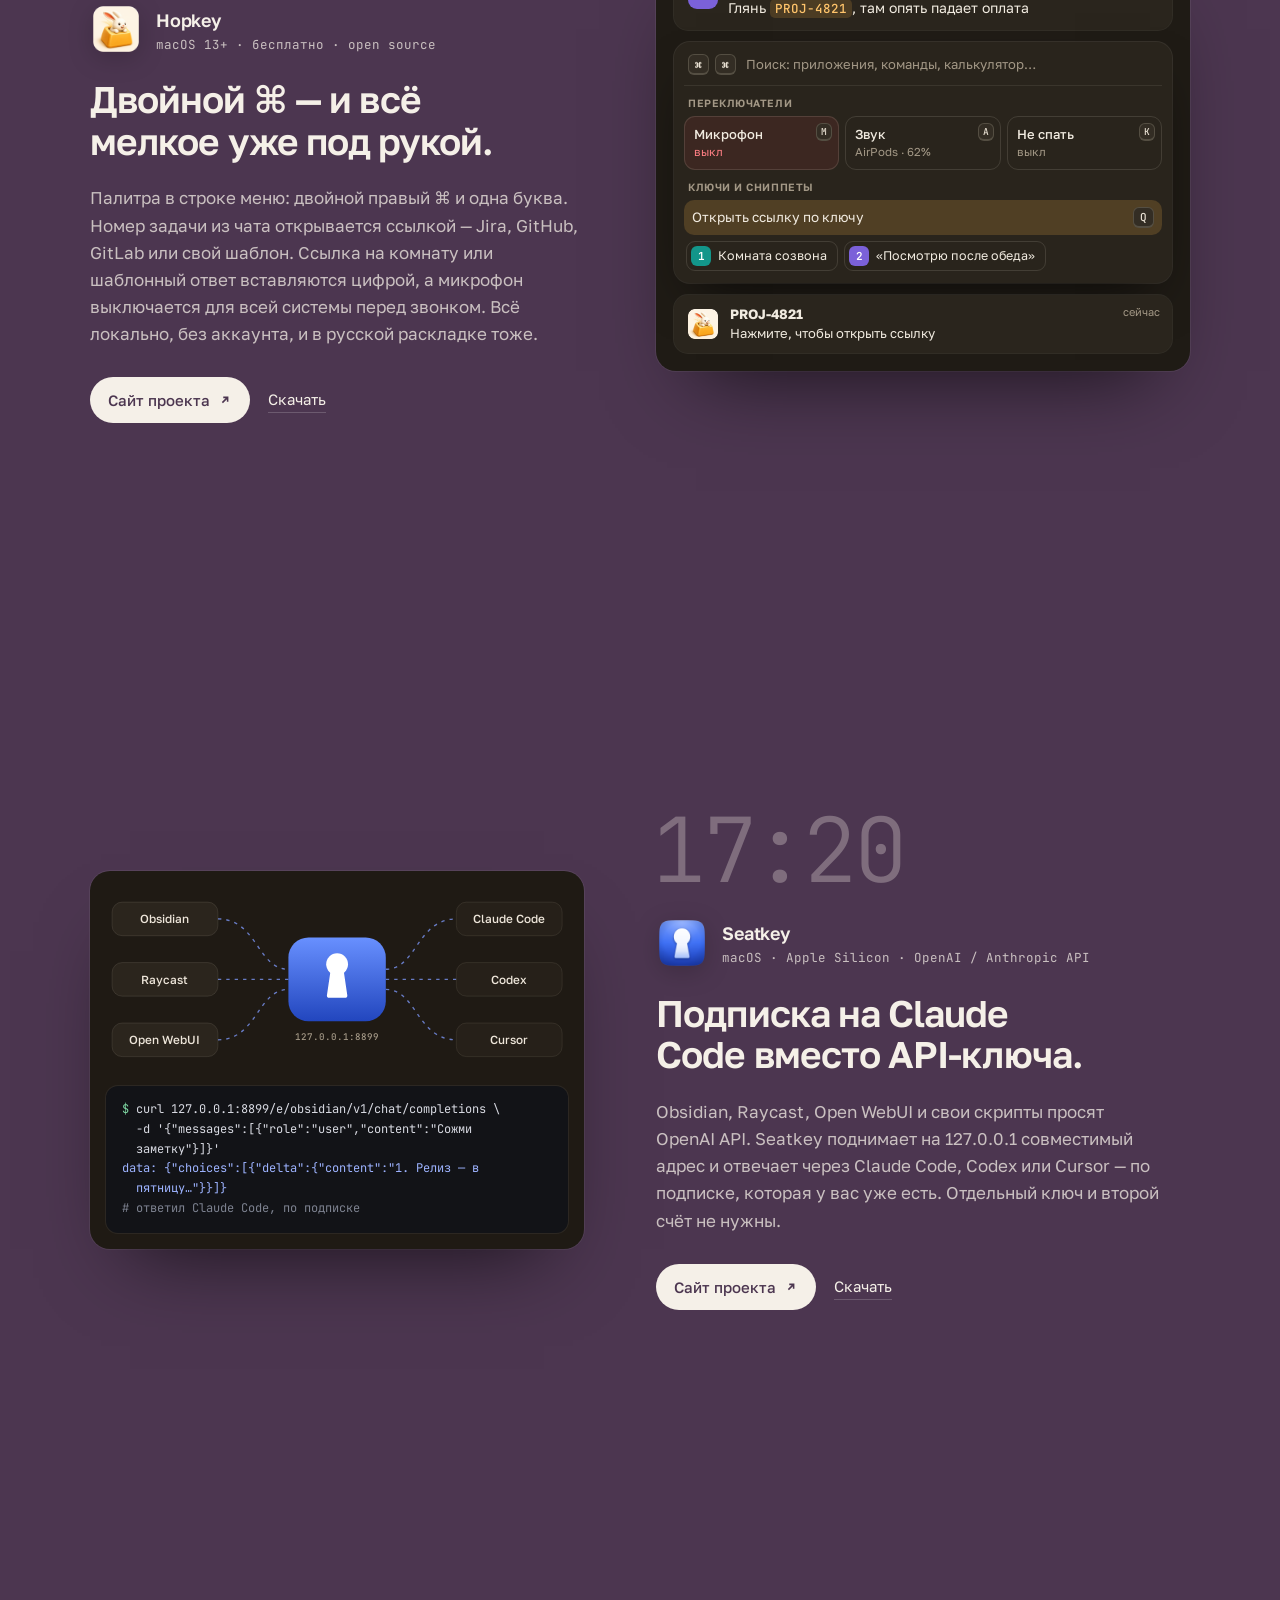
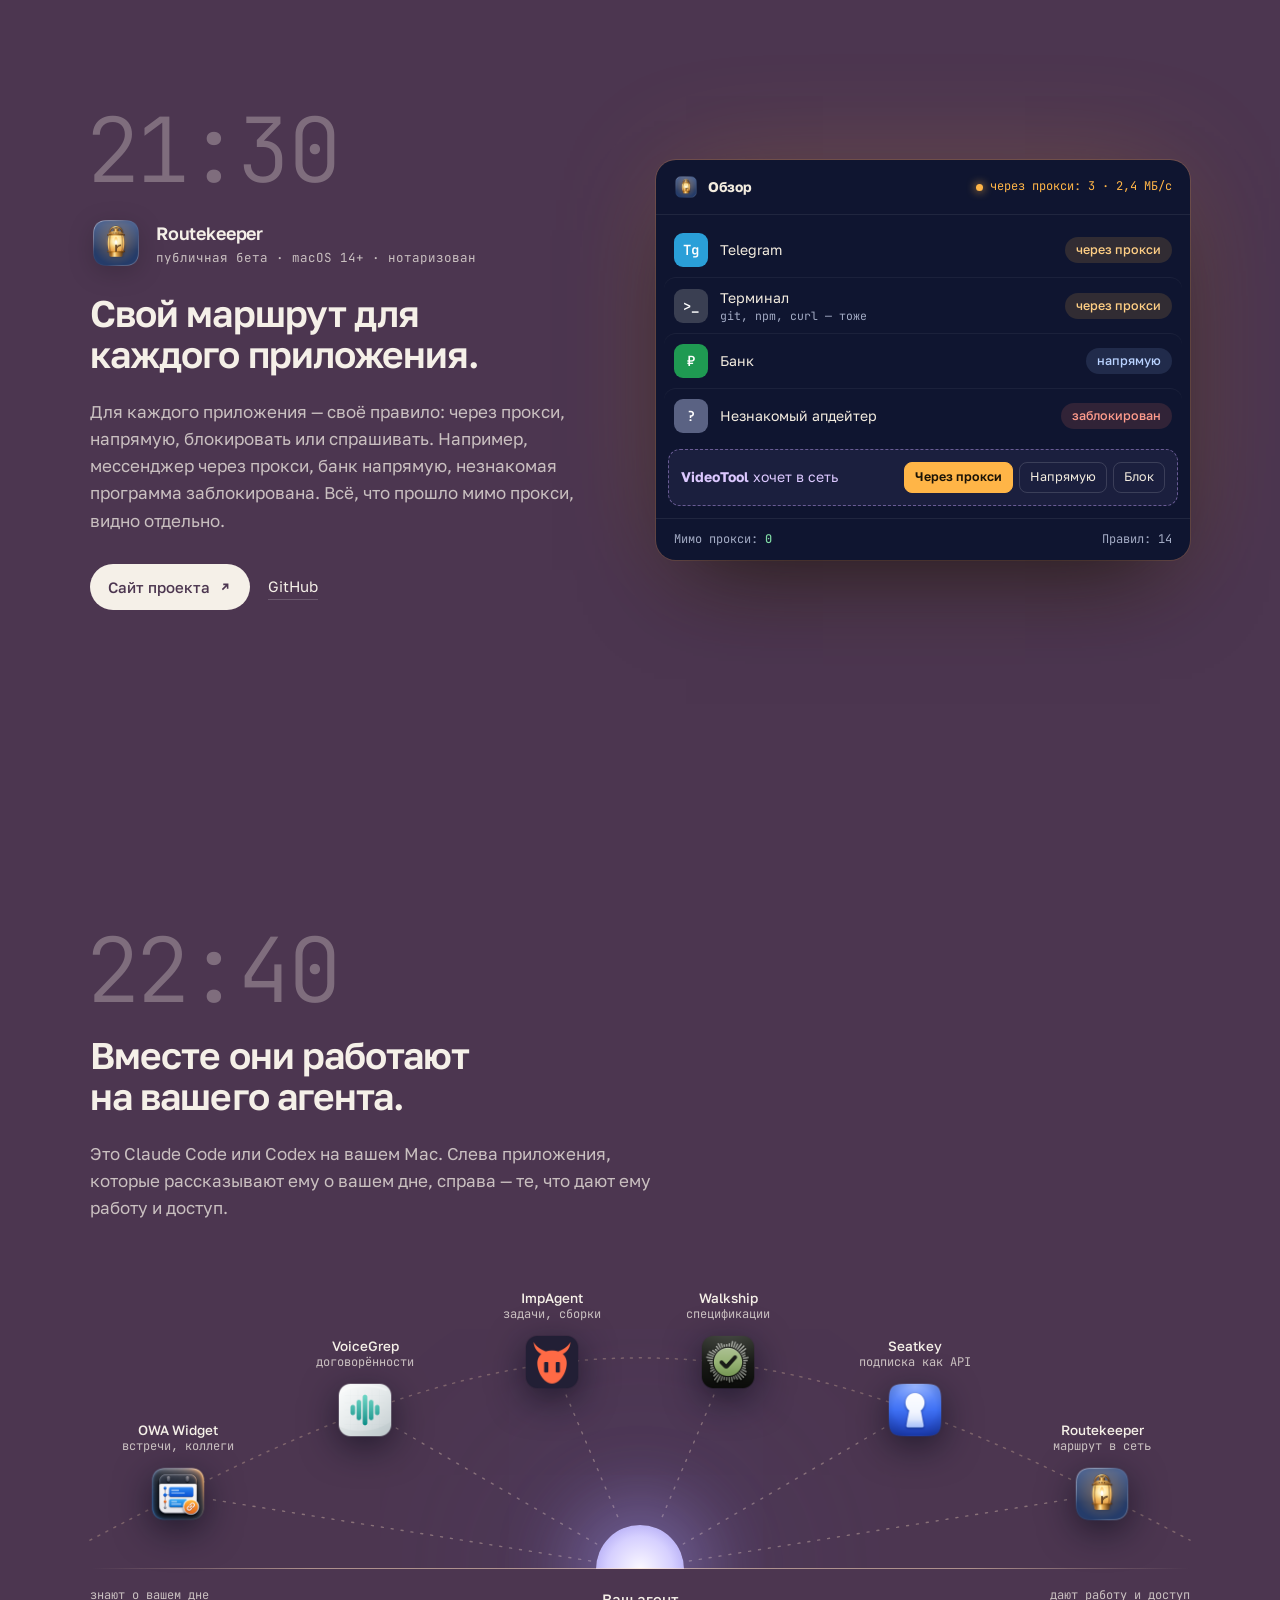
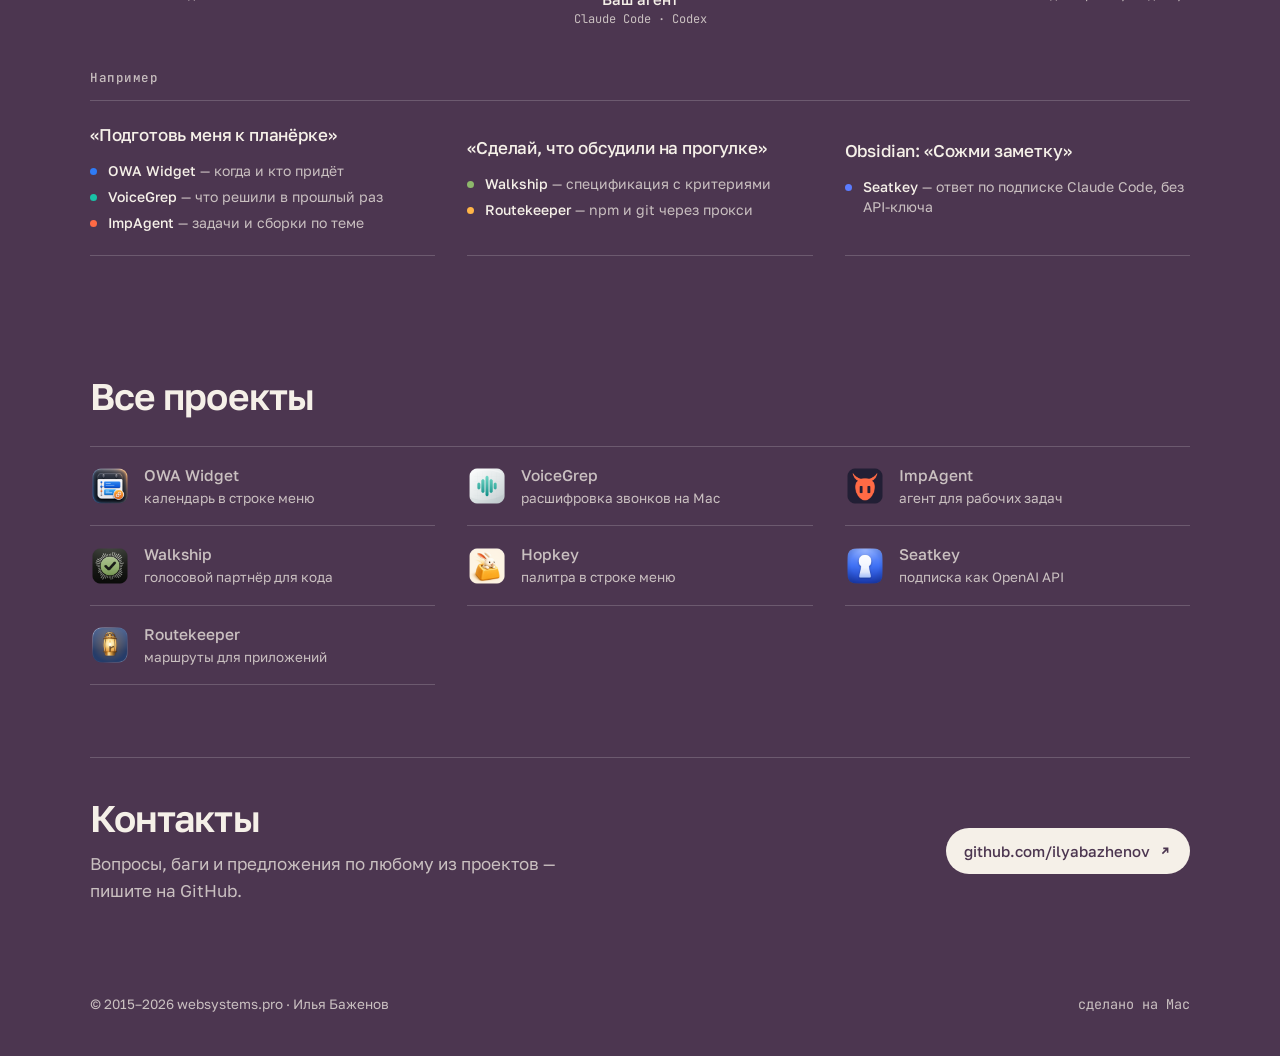
==== commit 2377c7dd: "Hopkey — седьмое приложение: глава «15:20», точка на дуге дня и в логотипе Hopkey встал между Walksh" ====
--- a/index.html
+++ b/index.html
@@ -4,9 +4,9 @@
 <meta charset="utf-8">
 <meta name="viewport" content="width=device-width, initial-scale=1">
 <title>Приложения для рабочего дня — Илья Баженов</title>
-<meta name="description" content="Приложения для Mac и инструменты для работы с ИИ-агентами: OWA Widget, VoiceGrep, ImpAgent, Walkship, Seatkey и Routekeeper.">
+<meta name="description" content="Приложения для Mac и инструменты для работы с ИИ-агентами: OWA Widget, VoiceGrep, ImpAgent, Walkship, Hopkey, Seatkey и Routekeeper.">
 <meta property="og:title" content="Приложения для рабочего дня — Илья Баженов">
-<meta property="og:description" content="Приложения для Mac и инструменты для работы с ИИ-агентами: OWA Widget, VoiceGrep, ImpAgent, Walkship, Seatkey и Routekeeper.">
+<meta property="og:description" content="Приложения для Mac и инструменты для работы с ИИ-агентами: OWA Widget, VoiceGrep, ImpAgent, Walkship, Hopkey, Seatkey и Routekeeper.">
 <meta property="og:type" content="website">
 <meta property="og:url" content="https://websystems.pro/">
 <meta property="og:site_name" content="websystems.pro">
@@ -15,7 +15,7 @@
 <meta property="og:image" content="https://websystems.pro/assets/og.png">
 <meta property="og:image:width" content="1200">
 <meta property="og:image:height" content="630">
-<meta property="og:image:alt" content="Шесть приложений для рабочего дня: иконки OWA Widget, VoiceGrep, ImpAgent, Walkship, Seatkey и Routekeeper на дуге над горизонтом">
+<meta property="og:image:alt" content="Семь приложений для рабочего дня: иконки OWA Widget, VoiceGrep, ImpAgent, Walkship, Hopkey, Seatkey и Routekeeper на дуге над горизонтом">
 <meta name="twitter:card" content="summary_large_image">
 <link rel="canonical" href="https://websystems.pro/">
 <link rel="alternate" hreflang="ru" href="https://websystems.pro/">
@@ -48,12 +48,13 @@
     <a class="logo" href="#top" aria-label="websystems.pro — в начало">
       <svg viewBox="0 0 32 32" fill="none" aria-hidden="true">
         <path class="hz" d="M3 25h26" stroke-width="2" stroke-linecap="round"/>
-        <circle style="--i:0" cx="4.4" cy="18.9" r="2.3" fill="#2f7bf6"/>
-        <circle style="--i:1" cx="7.5" cy="13.5" r="2.3" fill="#19c2a6"/>
-        <circle style="--i:2" cx="12.9" cy="10.4" r="2.3" fill="#ff6a45"/>
-        <circle style="--i:3" cx="19.1" cy="10.4" r="2.3" fill="#8db86b"/>
-        <circle style="--i:4" cx="24.5" cy="13.5" r="2.3" fill="#5b7cff"/>
-        <circle style="--i:5" cx="27.6" cy="18.9" r="2.3" fill="#ffb547"/>
+        <circle style="--i:0" cx="4.2" cy="19.9" r="2.3" fill="#2f7bf6"/>
+        <circle style="--i:1" cx="6.4" cy="14.8" r="2.3" fill="#19c2a6"/>
+        <circle style="--i:2" cx="10.6" cy="11.3" r="2.3" fill="#ff6a45"/>
+        <circle style="--i:3" cx="16.0" cy="10.0" r="2.3" fill="#8db86b"/>
+        <circle style="--i:4" cx="21.4" cy="11.3" r="2.3" fill="#f27aa0"/>
+        <circle style="--i:5" cx="25.6" cy="14.8" r="2.3" fill="#5b7cff"/>
+        <circle style="--i:6" cx="27.8" cy="19.9" r="2.3" fill="#ffb547"/>
       </svg>
     </a>
     <span class="clock" aria-hidden="true">
@@ -74,8 +75,8 @@
   <section class="hero" data-time="07:40" data-sky="#191c37,#7d5a77" data-sky-dark="#141630,#4c3650" data-ink="light" data-stars="0.7" data-phase="утро">
     <div class="wrap">
       <div class="eyebrow">Илья Баженов</div>
-      <h1>Шесть приложений<br>для рабочего дня</h1>
-      <p class="lead">Я делаю приложения для Mac и инструменты для работы с ИИ-агентами. Здесь шесть из них, в том порядке, в каком они пригождаются за день.</p>
+      <h1>Семь приложений<br>для рабочего дня</h1>
+      <p class="lead">Я делаю приложения для Mac и инструменты для работы с ИИ-агентами. Здесь семь из них, в том порядке, в каком они пригождаются за день.</p>
     </div>
     <div class="hero-glow" aria-hidden="true"></div>
     <div class="wrap arc-wrap">
@@ -84,10 +85,11 @@
         <div class="sun" aria-hidden="true"></div>
         <div class="horizon" aria-hidden="true"></div>
         <a class="pt" href="#owawidget" style="--x:8;--y:31"><img src="assets/icons/owawidget.png" alt="OWA Widget"><span class="lbl"><b>OWA Widget</b>09:48</span></a>
-        <a class="pt" href="#voicegrep" style="--x:25;--y:66"><img src="assets/icons/voicegrep.png" alt="VoiceGrep"><span class="lbl"><b>VoiceGrep</b>10:47</span></a>
-        <a class="pt" href="#impagent" style="--x:42;--y:86"><img src="assets/icons/impagent.png" alt="ImpAgent"><span class="lbl"><b>ImpAgent</b>11:30</span></a>
-        <a class="pt" href="#walkship" style="--x:58;--y:86"><img src="assets/icons/walkship.png" alt="Walkship"><span class="lbl"><b>Walkship</b>13:10</span></a>
-        <a class="pt" href="#seatkey" style="--x:75;--y:66"><img src="assets/icons/seatkey.png" alt="Seatkey"><span class="lbl"><b>Seatkey</b>17:20</span></a>
+        <a class="pt" href="#voicegrep" style="--x:22;--y:60"><img src="assets/icons/voicegrep.png" alt="VoiceGrep"><span class="lbl"><b>VoiceGrep</b>10:47</span></a>
+        <a class="pt" href="#impagent" style="--x:36;--y:81"><img src="assets/icons/impagent.png" alt="ImpAgent"><span class="lbl"><b>ImpAgent</b>11:30</span></a>
+        <a class="pt" href="#walkship" style="--x:50;--y:88"><img src="assets/icons/walkship.png" alt="Walkship"><span class="lbl"><b>Walkship</b>13:10</span></a>
+        <a class="pt" href="#hopkey" style="--x:64;--y:81"><img src="assets/icons/hopkey.png" alt="Hopkey"><span class="lbl"><b>Hopkey</b>15:20</span></a>
+        <a class="pt" href="#seatkey" style="--x:78;--y:60"><img src="assets/icons/seatkey.png" alt="Seatkey"><span class="lbl"><b>Seatkey</b>17:20</span></a>
         <a class="pt" href="#routekeeper" style="--x:92;--y:31"><img src="assets/icons/routekeeper.png" alt="Routekeeper"><span class="lbl"><b>Routekeeper</b>21:30</span></a>
       </div>
     </div>
@@ -237,9 +239,42 @@
     </div>
   </section>
 
+  <!-- 15:20 — Hopkey -->
+  <section class="ch" id="hopkey" data-time="15:20" data-sky="#f2e8d2,#f8f2e5" data-sky-dark="#1e1a13,#241f17" data-ink="dark" data-phase="день" style="--accent:#c97c00">
+    <div class="wrap ch-grid">
+      <div class="ch-text rv">
+        <div class="ch-time">15:20</div>
+        <div class="ch-app">
+          <img src="assets/icons/hopkey.png" alt="" width="52" height="52">
+          <div><b>Hopkey</b><span>macOS 13+ · бесплатно · open source</span></div>
+        </div>
+        <h2>Двойной ⌘ — и&nbsp;всё мелкое уже под рукой.</h2>
+        <p class="story">Палитра в строке меню: двойной правый ⌘ и одна буква. Номер задачи из чата открывается ссылкой — Jira, GitHub, GitLab или свой шаблон. Ссылка на комнату или шаблонный ответ вставляются цифрой, а микрофон выключается для всей системы перед звонком. Всё локально, без аккаунта, и в русской раскладке тоже.</p>
+        <div class="ch-links">
+          <a class="go" href="https://ilyabazhenov.github.io/Hopkey/" target="_blank">Сайт проекта <svg viewBox="0 0 16 16" fill="none" stroke="currentColor" stroke-width="1.8"><path d="M5 11l6-6M6 5h5v5"/></svg></a>
+          <a class="sub" href="https://github.com/ilyabazhenov/Hopkey/releases/latest" target="_blank">Скачать</a>
+        </div>
+      </div>
+      <div class="ch-visual rv">
+        <div class="v hk" aria-hidden="true">
+          <div class="hk-msg"><span class="hk-av">А</span><p><b>Аня</b>Глянь <span class="key">PROJ-4821</span>, там опять падает оплата</p></div>
+          <div class="hk-pal step" style="--d:.15s">
+            <div class="hk-q"><kbd>⌘</kbd><kbd>⌘</kbd><span>Поиск: приложения, команды, калькулятор…</span></div>
+            <div class="hk-sec">Переключатели</div>
+            <div class="hk-tiles"><span class="mute">Микрофон<small>выкл</small><kbd>M</kbd></span><span>Звук<small>AirPods · 62%</small><kbd>A</kbd></span><span>Не спать<small>выкл</small><kbd>K</kbd></span></div>
+            <div class="hk-sec">Ключи и сниппеты</div>
+            <div class="hk-row"><span>Открыть ссылку по ключу</span><kbd>Q</kbd></div>
+            <div class="hk-chips"><span><i style="--c:#13968a">1</i>Комната созвона</span><span><i style="--c:#7b61d9">2</i>«Посмотрю после обеда»</span></div>
+          </div>
+          <div class="hk-note step" style="--d:.55s"><img src="assets/icons/hopkey.png" alt=""><span><b>PROJ-4821 <em>сейчас</em></b>Нажмите, чтобы открыть ссылку</span></div>
+        </div>
+      </div>
+    </div>
+  </section>
+
   <!-- 17:20 — Seatkey -->
   <section class="ch" id="seatkey" data-time="17:20" data-sky="#f3d9b4,#eec393" data-sky-dark="#291e14,#32241a" data-ink="dark" data-phase="вечер" style="--accent:#3550d8">
-    <div class="wrap ch-grid">
+    <div class="wrap ch-grid flip">
       <div class="ch-text rv">
         <div class="ch-time">17:20</div>
         <div class="ch-app">
@@ -287,7 +322,7 @@
 
   <!-- 21:30 — Routekeeper -->
   <section class="ch" id="routekeeper" data-time="21:30" data-sky="#121834,#0a0f1f" data-ink="light" data-stars="0.85" data-phase="ночь" style="--accent:#ffb547">
-    <div class="wrap ch-grid flip">
+    <div class="wrap ch-grid">
       <div class="ch-text rv">
         <div class="ch-time">21:30</div>
         <div class="ch-app">
@@ -312,6 +347,59 @@
             <div class="rk-ask step" style="--d:.8s"><span class="q"><b>VideoTool</b> хочет в сеть</span><span class="opts"><span>Через прокси</span><span>Напрямую</span><span>Блок</span></span></div>
           </div>
           <div class="rk-foot mono"><span>Мимо прокси: <b>0</b></span><span>Правил: 14</span></div>
+        </div>
+      </div>
+    </div>
+  </section>
+
+  <!-- 22:40 — как приложения работают вместе -->
+  <section class="ch eco" id="ecosystem" data-time="22:40" data-sky="#0e1430,#090d1c" data-ink="light" data-stars="0.95" data-phase="ночь">
+    <div class="wrap">
+      <div class="eco-head rv">
+        <div class="ch-time">22:40</div>
+        <h2>Вместе они работают на&nbsp;вашего агента.</h2>
+        <p class="story">Это Claude Code или Codex на вашем Mac. Слева приложения, которые рассказывают ему о вашем дне, справа — те, что дают ему работу и доступ.</p>
+      </div>
+
+      <div class="eco-sky rv" id="ecoSky">
+        <svg class="eco-lines" id="ecoLines" aria-hidden="true"></svg>
+        <div class="eco-rise" aria-hidden="true"><div class="eco-orb"></div></div>
+        <div class="horizon" aria-hidden="true"></div>
+        <a class="eco-pt" data-app="owa" href="#owawidget" style="--x:8;--y:25;--c:#2f7bf6"><img src="assets/icons/owawidget.png" alt=""><span class="lbl"><b>OWA Widget</b>встречи, коллеги</span></a>
+        <a class="eco-pt" data-app="vg" href="#voicegrep" style="--x:25;--y:53;--c:#19c2a6"><img src="assets/icons/voicegrep.png" alt=""><span class="lbl"><b>VoiceGrep</b>договорённости</span></a>
+        <a class="eco-pt" data-app="imp" href="#impagent" style="--x:42;--y:69;--c:#ff6a45"><img src="assets/icons/impagent.png" alt=""><span class="lbl"><b>ImpAgent</b>задачи, сборки</span></a>
+        <a class="eco-pt" data-app="walk" href="#walkship" style="--x:58;--y:69;--c:#8db86b"><img src="assets/icons/walkship.png" alt=""><span class="lbl"><b>Walkship</b>спецификации</span></a>
+        <a class="eco-pt" data-app="seat" href="#seatkey" style="--x:75;--y:53;--c:#5b7cff"><img src="assets/icons/seatkey.png" alt=""><span class="lbl"><b>Seatkey</b>подписка как API</span></a>
+        <a class="eco-pt" data-app="rk" data-out="1" href="#routekeeper" style="--x:92;--y:25;--c:#ffb547"><img src="assets/icons/routekeeper.png" alt=""><span class="lbl"><b>Routekeeper</b>маршрут в сеть</span></a>
+        <div class="eco-agent"><b>Ваш агент</b><span>Claude Code · Codex</span></div>
+        <span class="eco-cap l">знают о вашем дне</span>
+        <span class="eco-cap r">дают работу и доступ</span>
+      </div>
+
+      <div class="eco-ex rv">
+        <div class="eco-ex-h">Например</div>
+        <div class="eco-sc-list">
+          <button class="eco-sc" type="button" data-apps="owa vg imp" aria-pressed="false">
+            <span class="q">«Подготовь меня к планёрке»</span>
+            <ul>
+              <li style="--c:#2f7bf6"><i></i><span><b>OWA Widget</b> — когда и кто придёт</span></li>
+              <li style="--c:#19c2a6"><i></i><span><b>VoiceGrep</b> — что решили в прошлый раз</span></li>
+              <li style="--c:#ff6a45"><i></i><span><b>ImpAgent</b> — задачи и сборки по теме</span></li>
+            </ul>
+          </button>
+          <button class="eco-sc" type="button" data-apps="walk rk" aria-pressed="false">
+            <span class="q">«Сделай, что обсудили на прогулке»</span>
+            <ul>
+              <li style="--c:#8db86b"><i></i><span><b>Walkship</b> — спецификация с критериями</span></li>
+              <li style="--c:#ffb547"><i></i><span><b>Routekeeper</b> — npm и git через прокси</span></li>
+            </ul>
+          </button>
+          <button class="eco-sc" type="button" data-apps="seat" aria-pressed="false">
+            <span class="q">Obsidian: «Сожми заметку»</span>
+            <ul>
+              <li style="--c:#5b7cff"><i></i><span><b>Seatkey</b> — ответ по подписке Claude Code, без API-ключа</span></li>
+            </ul>
+          </button>
         </div>
       </div>
     </div>
@@ -327,6 +415,7 @@
           <a href="https://voicegrep.com/" target="_blank"><img src="assets/icons/voicegrep.png" alt=""><span><b>VoiceGrep</b><span>расшифровка звонков на Mac</span></span></a>
           <a href="https://ilyabazhenov.github.io/imp-agent-crossplatform-releases/" target="_blank"><img src="assets/icons/impagent.png" alt=""><span><b>ImpAgent</b><span>агент для рабочих задач</span></span></a>
           <a href="https://walkship.app/ru/" target="_blank"><img src="assets/icons/walkship.png" alt=""><span><b>Walkship</b><span>голосовой партнёр для кода</span></span></a>
+          <a href="https://ilyabazhenov.github.io/Hopkey/" target="_blank"><img src="assets/icons/hopkey.png" alt=""><span><b>Hopkey</b><span>палитра в строке меню</span></span></a>
           <a href="https://seatkey.dev/" target="_blank"><img src="assets/icons/seatkey.png" alt=""><span><b>Seatkey</b><span>подписка как OpenAI API</span></span></a>
           <a href="https://getroutekeeper.app/" target="_blank"><img src="assets/icons/routekeeper.png" alt=""><span><b>Routekeeper</b><span>маршруты для приложений</span></span></a>
         </nav>
--- a/assets/site.css
+++ b/assets/site.css
@@ -295,6 +295,33 @@
 .seat-term .p { color: #7fd8a4; }
 .seat-term .o { color: #9db3ff; }
 .seat-term .d { color: #7d8290; }
+
+/* ----- Hopkey ----- */
+.hk { background: #fbf7ef; color: #1e1a14; padding: 18px; display: grid; gap: 12px; }
+.hk kbd { font: 500 11px var(--mono); padding: 2px 6px; border-radius: 6px; background: #fffaf0; border: 1px solid rgba(30, 26, 20, 0.16); border-bottom-width: 2px; color: #4a443a; }
+.hk-msg { display: grid; grid-template-columns: 30px 1fr; gap: 10px; align-items: start; padding: 12px 14px; border-radius: 14px; background: #fff; box-shadow: 0 0 0 1px rgba(30, 26, 20, 0.08); }
+.hk-av { width: 30px; height: 30px; border-radius: 9px; display: grid; place-items: center; font-weight: 600; font-size: 13px; color: #fff; background: #7b61d9; }
+.hk-msg p { margin: 0; }
+.hk-msg b { display: block; font-size: 13px; }
+.hk .key { font: 500 12.5px var(--mono); padding: 1px 5px; border-radius: 5px; background: rgba(245, 166, 35, 0.2); color: #9a5b00; }
+.hk-pal { padding: 10px; border-radius: 16px; background: rgba(255, 255, 255, 0.94); box-shadow: 0 24px 50px -22px rgba(70, 48, 10, 0.45), 0 0 0 1px rgba(30, 26, 20, 0.1); }
+.hk-q { display: flex; align-items: center; gap: 6px; padding: 2px 4px 10px; border-bottom: 1px solid rgba(30, 26, 20, 0.08); color: #9a9182; font-size: 13px; }
+.hk-q span { margin-left: 4px; overflow: hidden; text-overflow: ellipsis; white-space: nowrap; }
+.hk-sec { padding: 10px 4px 5px; font-size: 10.5px; font-weight: 600; letter-spacing: 0.05em; text-transform: uppercase; color: #9a9182; }
+.hk-tiles { display: grid; grid-template-columns: repeat(3, minmax(0, 1fr)); gap: 6px; }
+.hk-tiles span { position: relative; padding: 8px 9px; border-radius: 11px; border: 1px solid rgba(30, 26, 20, 0.1); font-size: 13px; font-weight: 500; white-space: nowrap; overflow: hidden; text-overflow: ellipsis; }
+.hk-tiles small { display: block; font-size: 11.5px; font-weight: 400; color: #9a9182; }
+.hk-tiles kbd { position: absolute; right: 6px; top: 6px; font-size: 9.5px; padding: 1px 4px; }
+.hk-tiles .mute { background: rgba(229, 72, 77, 0.1); border-color: rgba(229, 72, 77, 0.4); }
+.hk-tiles .mute small { color: #d8434a; }
+.hk-row { display: flex; align-items: center; justify-content: space-between; gap: 10px; padding: 7px 8px; border-radius: 10px; font-size: 13.5px; background: rgba(245, 166, 35, 0.24); }
+.hk-chips { display: flex; flex-wrap: wrap; gap: 6px; padding: 6px 2px 2px; }
+.hk-chips span { display: inline-flex; align-items: center; gap: 7px; padding: 4px 10px 4px 4px; border-radius: 9px; border: 1px solid rgba(30, 26, 20, 0.1); font-size: 12.5px; }
+.hk-chips i { width: 20px; font: 600 11px/20px var(--mono); font-style: normal; text-align: center; border-radius: 6px; color: #fff; background: var(--c); }
+.hk-note { display: grid; grid-template-columns: 34px 1fr; gap: 10px; align-items: center; padding: 10px 12px; border-radius: 14px; background: #fff; box-shadow: 0 14px 30px -16px rgba(70, 48, 10, 0.4), 0 0 0 1px rgba(30, 26, 20, 0.08); font-size: 13px; }
+.hk-note img { width: 34px; height: 34px; }
+.hk-note b { display: flex; justify-content: space-between; font-size: 13.5px; }
+.hk-note em { font: 400 11px var(--sans); font-style: normal; color: #9a9182; }
 
 /* ----- Routekeeper ----- */
 .rk { background: #0f1530; color: #f3ecdf; box-shadow: 0 40px 90px -30px rgba(0, 0, 0, 0.7), 0 0 0 1px rgba(255, 181, 71, 0.16), 0 0 120px -20px rgba(255, 181, 71, 0.25); }
@@ -463,6 +490,17 @@
 :root[data-theme="dark"] .seat-map .small { fill: #a39886; }
 :root[data-theme="dark"] .seat-term { background: #121317; box-shadow: 0 0 0 1px rgba(255, 255, 255, 0.06); }
 
+:root[data-theme="dark"] .hk { background: #1f1b15; color: #f1ebe0; box-shadow: 0 40px 80px -40px rgba(0, 0, 0, 0.7), 0 0 0 1px rgba(255, 255, 255, 0.07); }
+:root[data-theme="dark"] :is(.hk-msg, .hk-note) { background: #2a251d; box-shadow: 0 0 0 1px rgba(255, 245, 225, 0.08); }
+:root[data-theme="dark"] .hk-pal { background: #29241c; box-shadow: 0 24px 50px -22px rgba(0, 0, 0, 0.7), 0 0 0 1px rgba(255, 245, 225, 0.1); }
+:root[data-theme="dark"] :is(.hk-q, .hk-sec, .hk-tiles small, .hk-note em) { color: #a39886; }
+:root[data-theme="dark"] .hk-q { border-bottom-color: rgba(255, 245, 225, 0.08); }
+:root[data-theme="dark"] :is(.hk-tiles span, .hk-chips span) { border-color: rgba(255, 245, 225, 0.12); }
+:root[data-theme="dark"] .hk kbd { background: #332d24; border-color: rgba(255, 245, 225, 0.16); color: #e8e0d2; }
+:root[data-theme="dark"] .hk .key { color: #ffc46b; background: rgba(255, 181, 71, 0.16); }
+:root[data-theme="dark"] .hk-row { background: rgba(255, 181, 71, 0.18); }
+:root[data-theme="dark"] .hk-tiles .mute small { color: #ff7f84; }
+
 /* ---------- responsive ---------- */
 @media (max-width: 1020px) {
   .ch-grid { grid-template-columns: minmax(0, 1fr); gap: 48px; }
@@ -486,19 +524,21 @@
   /* иконки с равным шагом по длине дуги, подписи внутри купола, у верхних — над иконкой */
   .pt { left: calc(var(--mx) * 1%); bottom: calc(var(--my) * 1%); }
   .pt:nth-of-type(1) { --mx: 7.4; --my: 29.5; }
-  .pt:nth-of-type(2) { --mx: 20.1; --my: 57; }
-  .pt:nth-of-type(3) { --mx: 36.9; --my: 81.7; }
-  .pt:nth-of-type(4) { --mx: 63.1; --my: 81.7; }
-  .pt:nth-of-type(5) { --mx: 79.9; --my: 57; }
-  .pt:nth-of-type(6) { --mx: 92.6; --my: 29.5; }
-  .pt img { width: 50px; height: 50px; }
+  .pt:nth-of-type(2) { --mx: 17.8; --my: 52.4; }
+  .pt:nth-of-type(3) { --mx: 30.4; --my: 74.1; }
+  .pt:nth-of-type(4) { --mx: 50; --my: 88; }
+  .pt:nth-of-type(5) { --mx: 69.6; --my: 74.1; }
+  .pt:nth-of-type(6) { --mx: 82.2; --my: 52.4; }
+  .pt:nth-of-type(7) { --mx: 92.6; --my: 29.5; }
+  .pt img { width: 46px; height: 46px; }
   .pt .lbl { position: absolute; top: 50%; margin: 0; font-size: 11.5px; line-height: 1.35; }
   .pt:nth-of-type(-n+2) .lbl { left: 100%; padding-left: 10px; transform: translateY(-50%); text-align: left; }
-  .pt:nth-of-type(n+5) .lbl { right: 100%; padding-right: 10px; transform: translateY(-50%); text-align: right; }
-  /* к вершине дуга поднимается выше иконок, поэтому подписи сдвинуты наружу */
-  .pt:nth-of-type(3) .lbl, .pt:nth-of-type(4) .lbl { top: auto; bottom: 100%; padding-bottom: 8px; }
+  .pt:nth-of-type(n+6) .lbl { right: 100%; padding-right: 10px; transform: translateY(-50%); text-align: right; }
+  /* к вершине дуга поднимается выше иконок, поэтому подписи над иконками: крайние сдвинуты наружу */
+  .pt:nth-of-type(n+3):nth-of-type(-n+5) .lbl { top: auto; bottom: 100%; padding-bottom: 8px; }
   .pt:nth-of-type(3) .lbl { right: 0; text-align: right; }
-  .pt:nth-of-type(4) .lbl { left: 0; text-align: left; }
+  .pt:nth-of-type(4) .lbl { left: 50%; transform: translateX(-50%); text-align: center; }
+  .pt:nth-of-type(5) .lbl { left: 0; text-align: left; }
   .sun { width: 70px; height: 70px; left: -24px; bottom: -35px; }
   .ch { padding: 96px 0 72px; min-height: auto; }
   .ln { grid-template-columns: 1fr; }
@@ -512,13 +552,11 @@
 }
 @media (max-width: 359px) {
   /* средние подписи иначе сходятся в центре купола */
-  .pt:nth-of-type(2) { --mx: 17; --my: 50.7; }
-  .pt:nth-of-type(5) { --mx: 83; --my: 50.7; }
-  .pt img { width: 44px; height: 44px; }
+  .pt img { width: 40px; height: 40px; }
   .pt .lbl { font-size: 10.5px; }
   .pt .lbl b { font-size: 12px; }
   .pt:nth-of-type(-n+2) .lbl { padding-left: 8px; }
-  .pt:nth-of-type(n+5) .lbl { padding-right: 8px; }
+  .pt:nth-of-type(n+6) .lbl { padding-right: 8px; }
   /* в попапе OWA кнопки переносятся под текст, иначе обрезаются */
   .owa-body { padding: 12px; }
   .owa-pop { padding: 10px; }
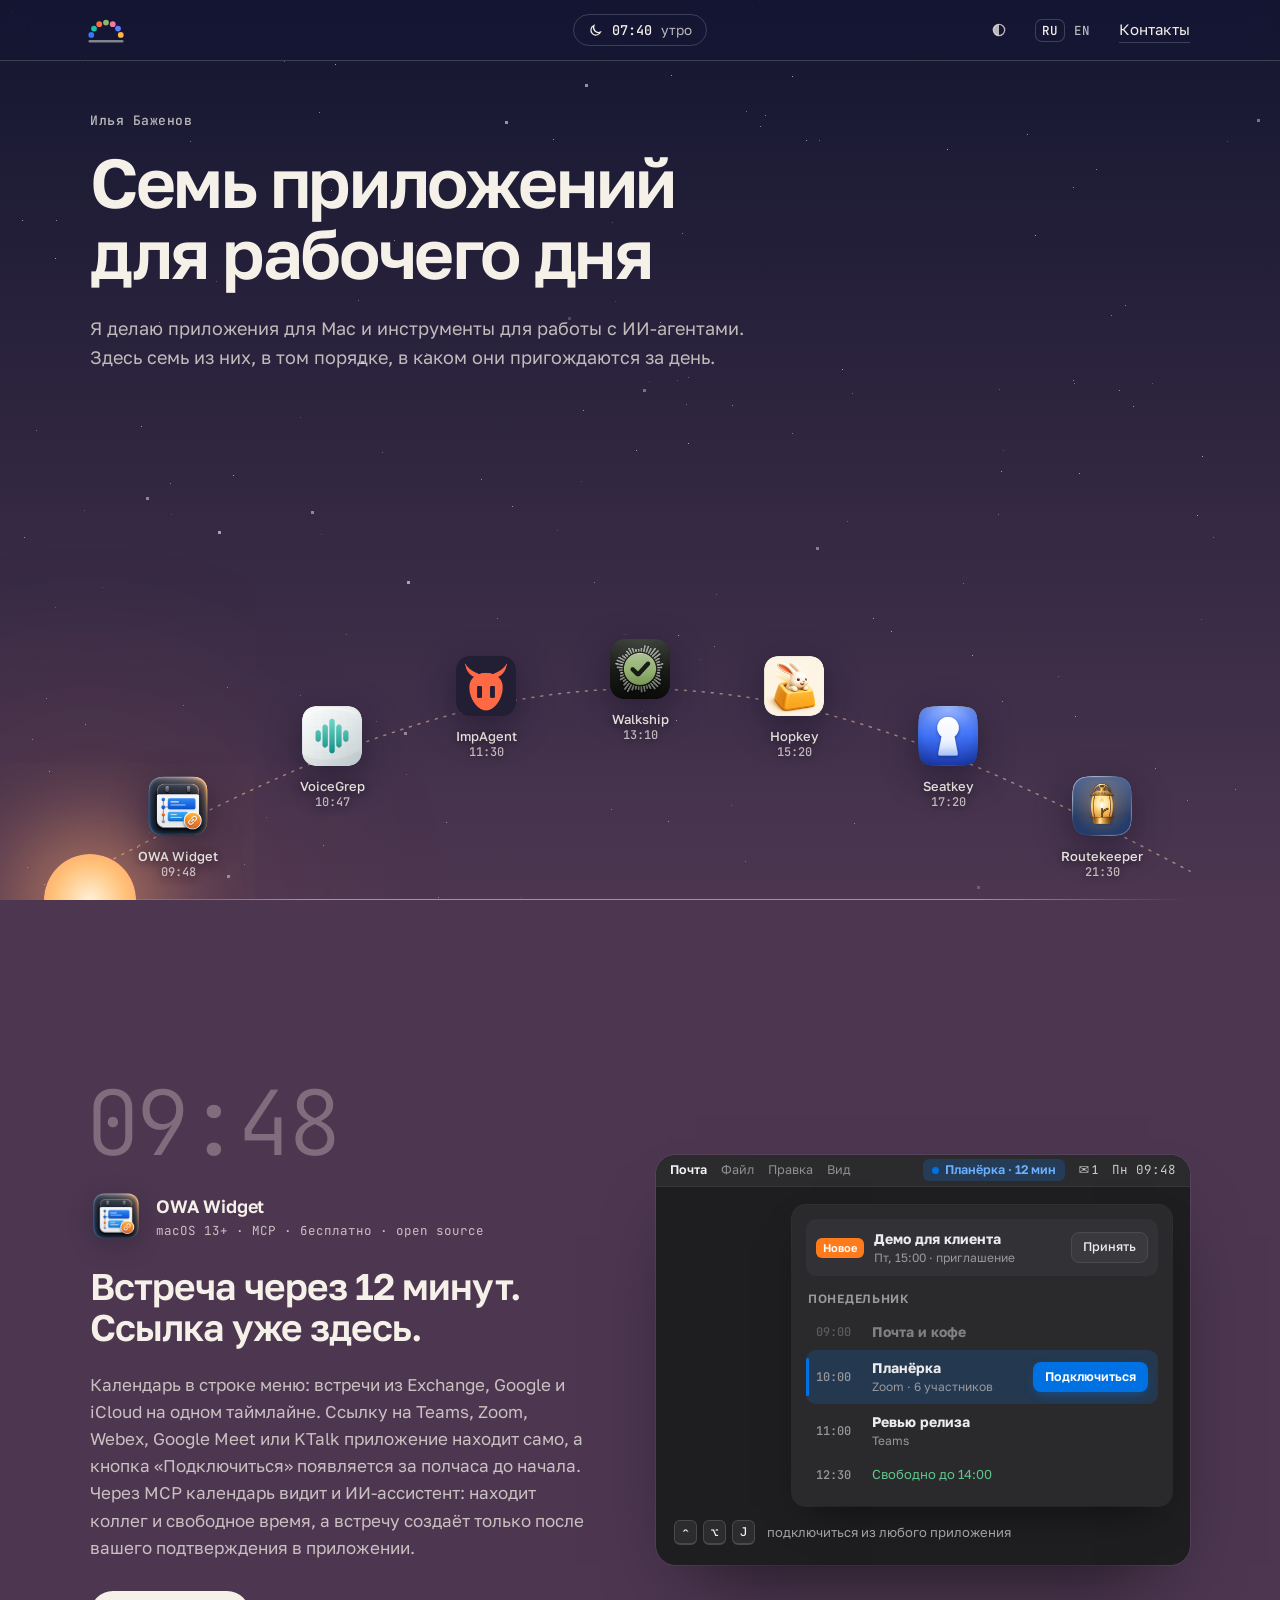
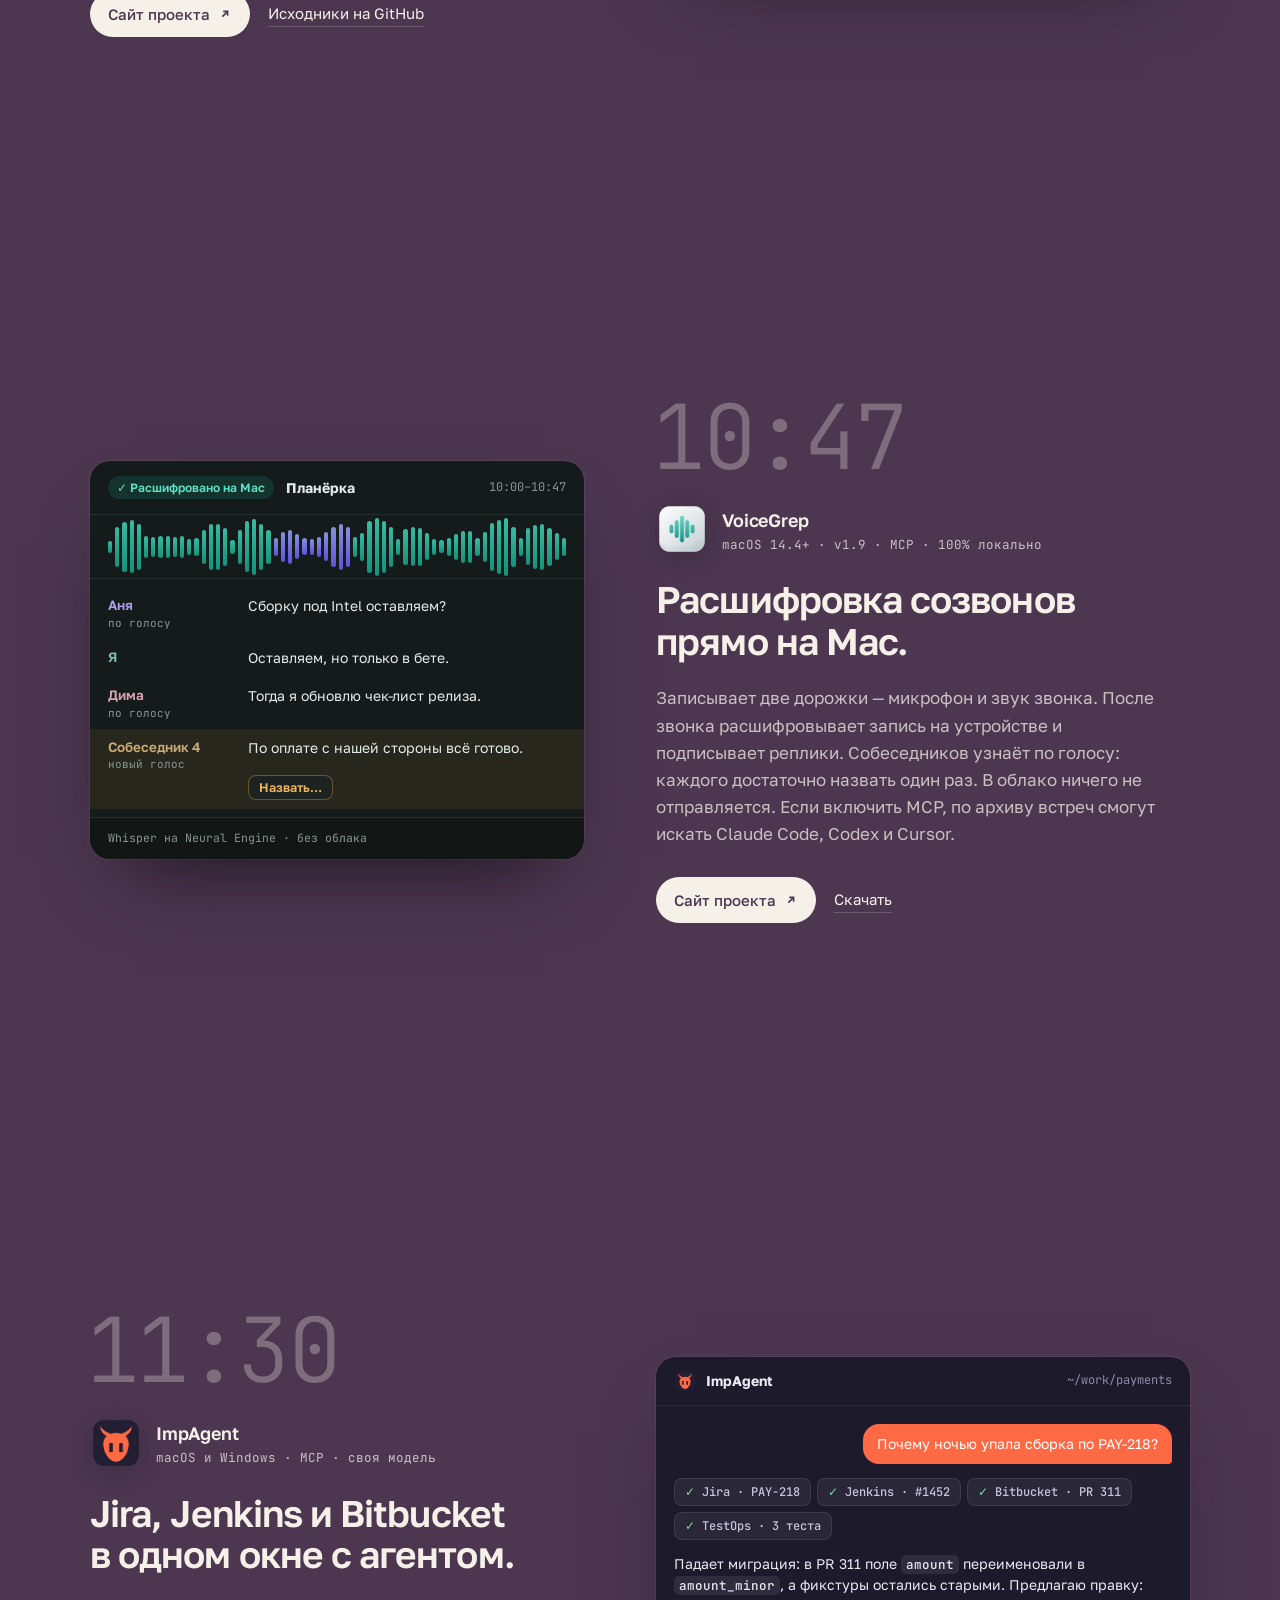
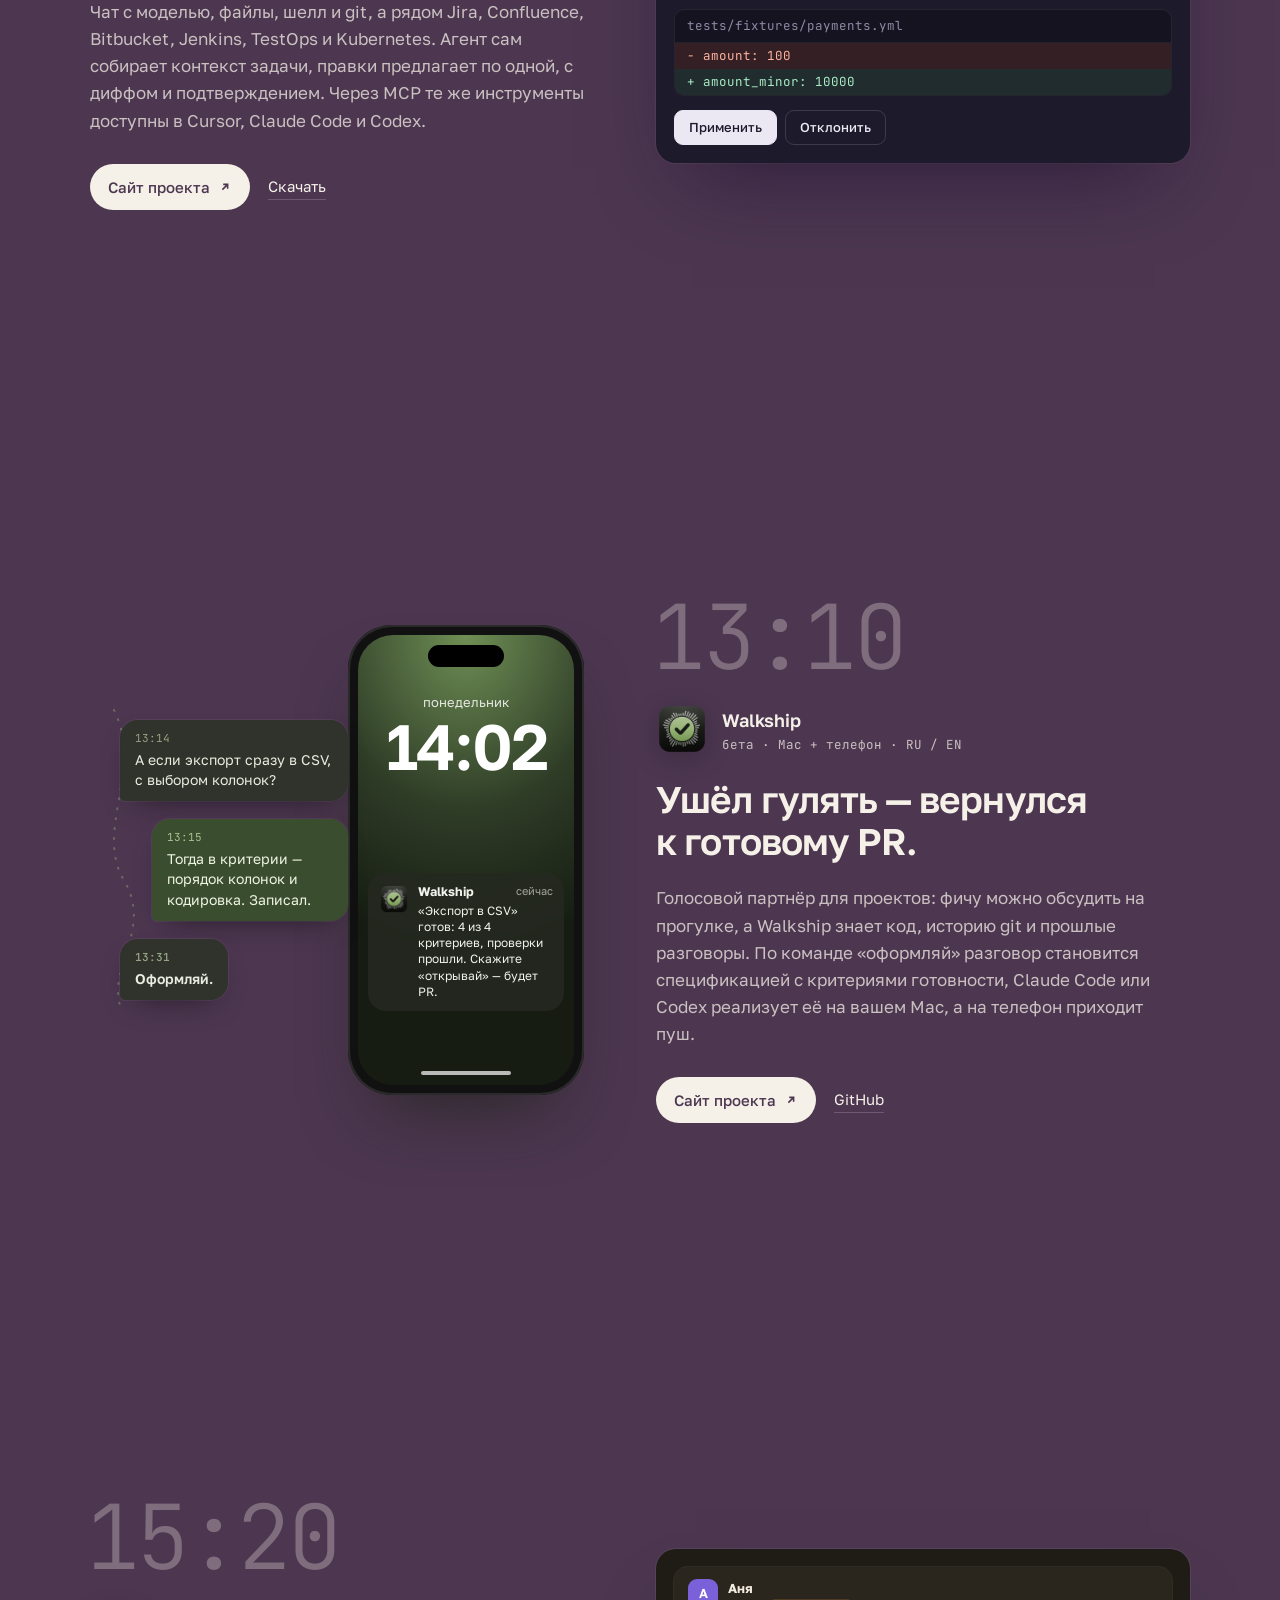
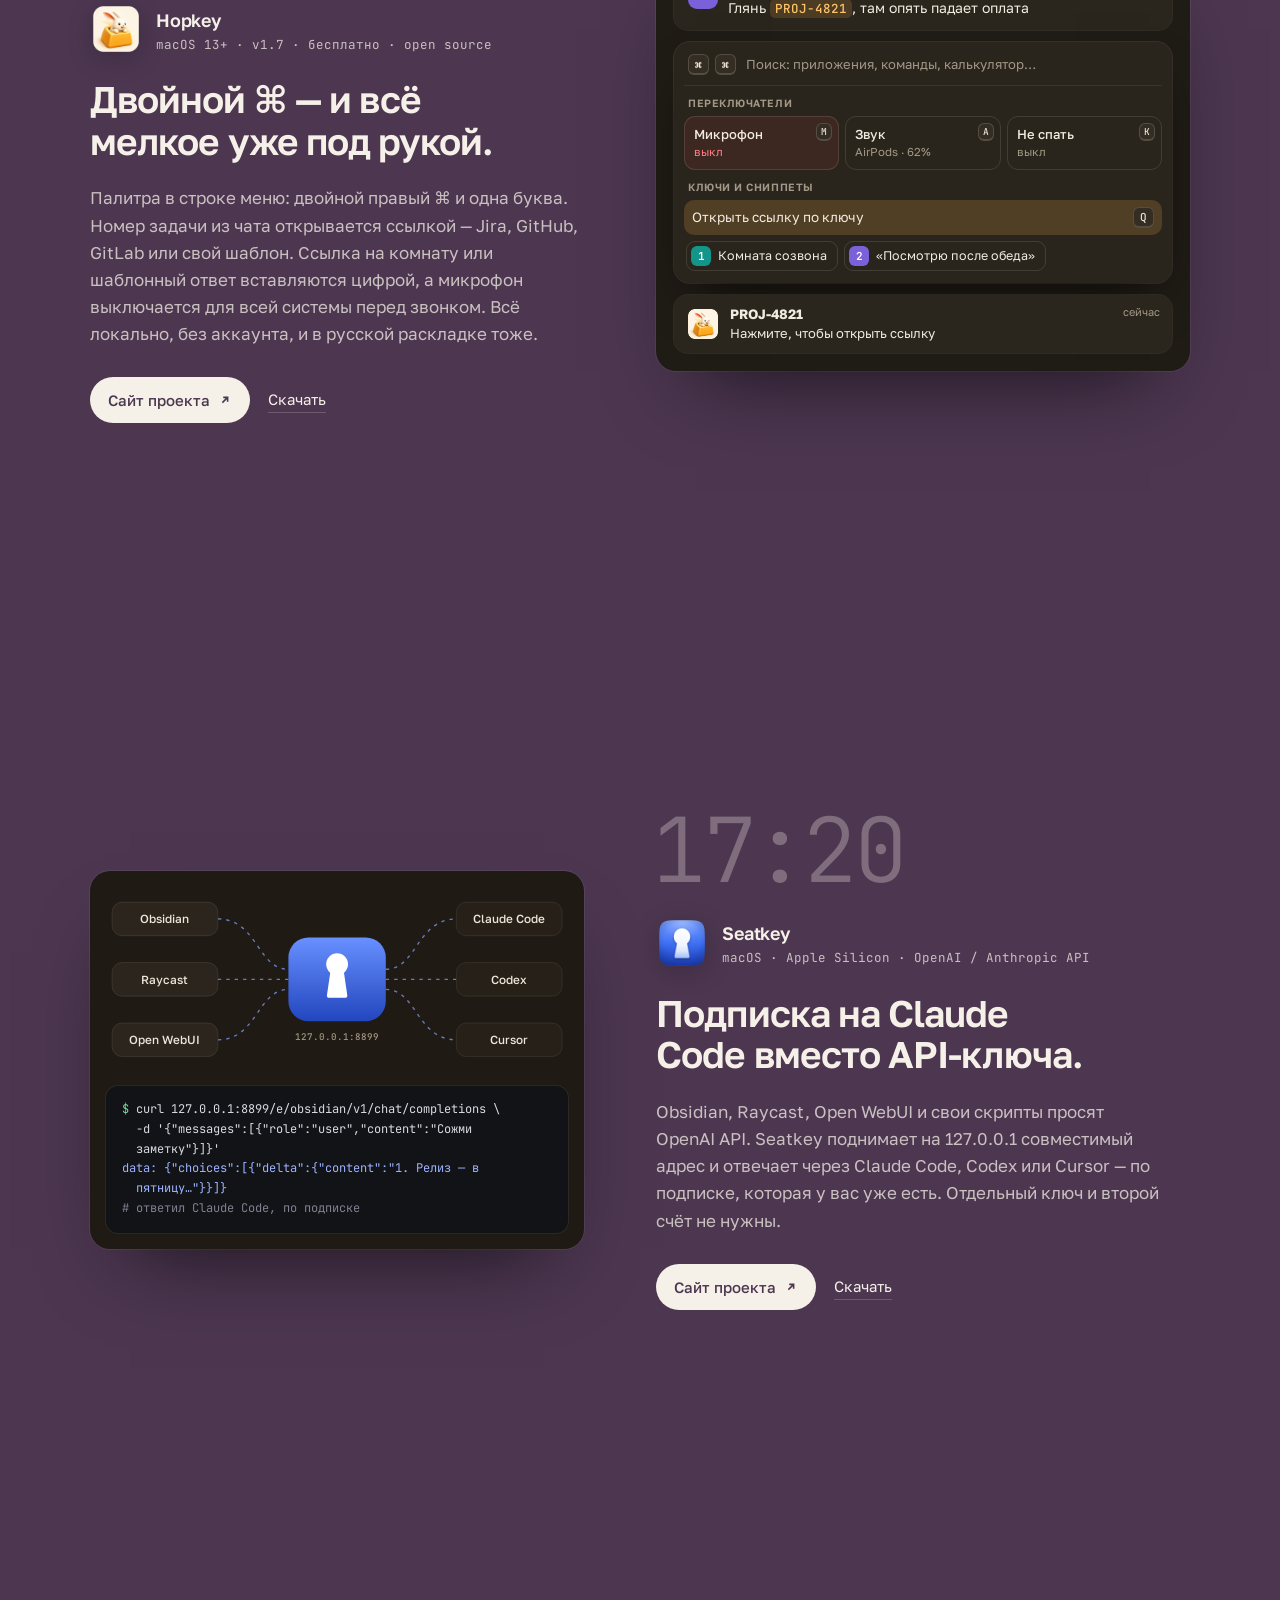
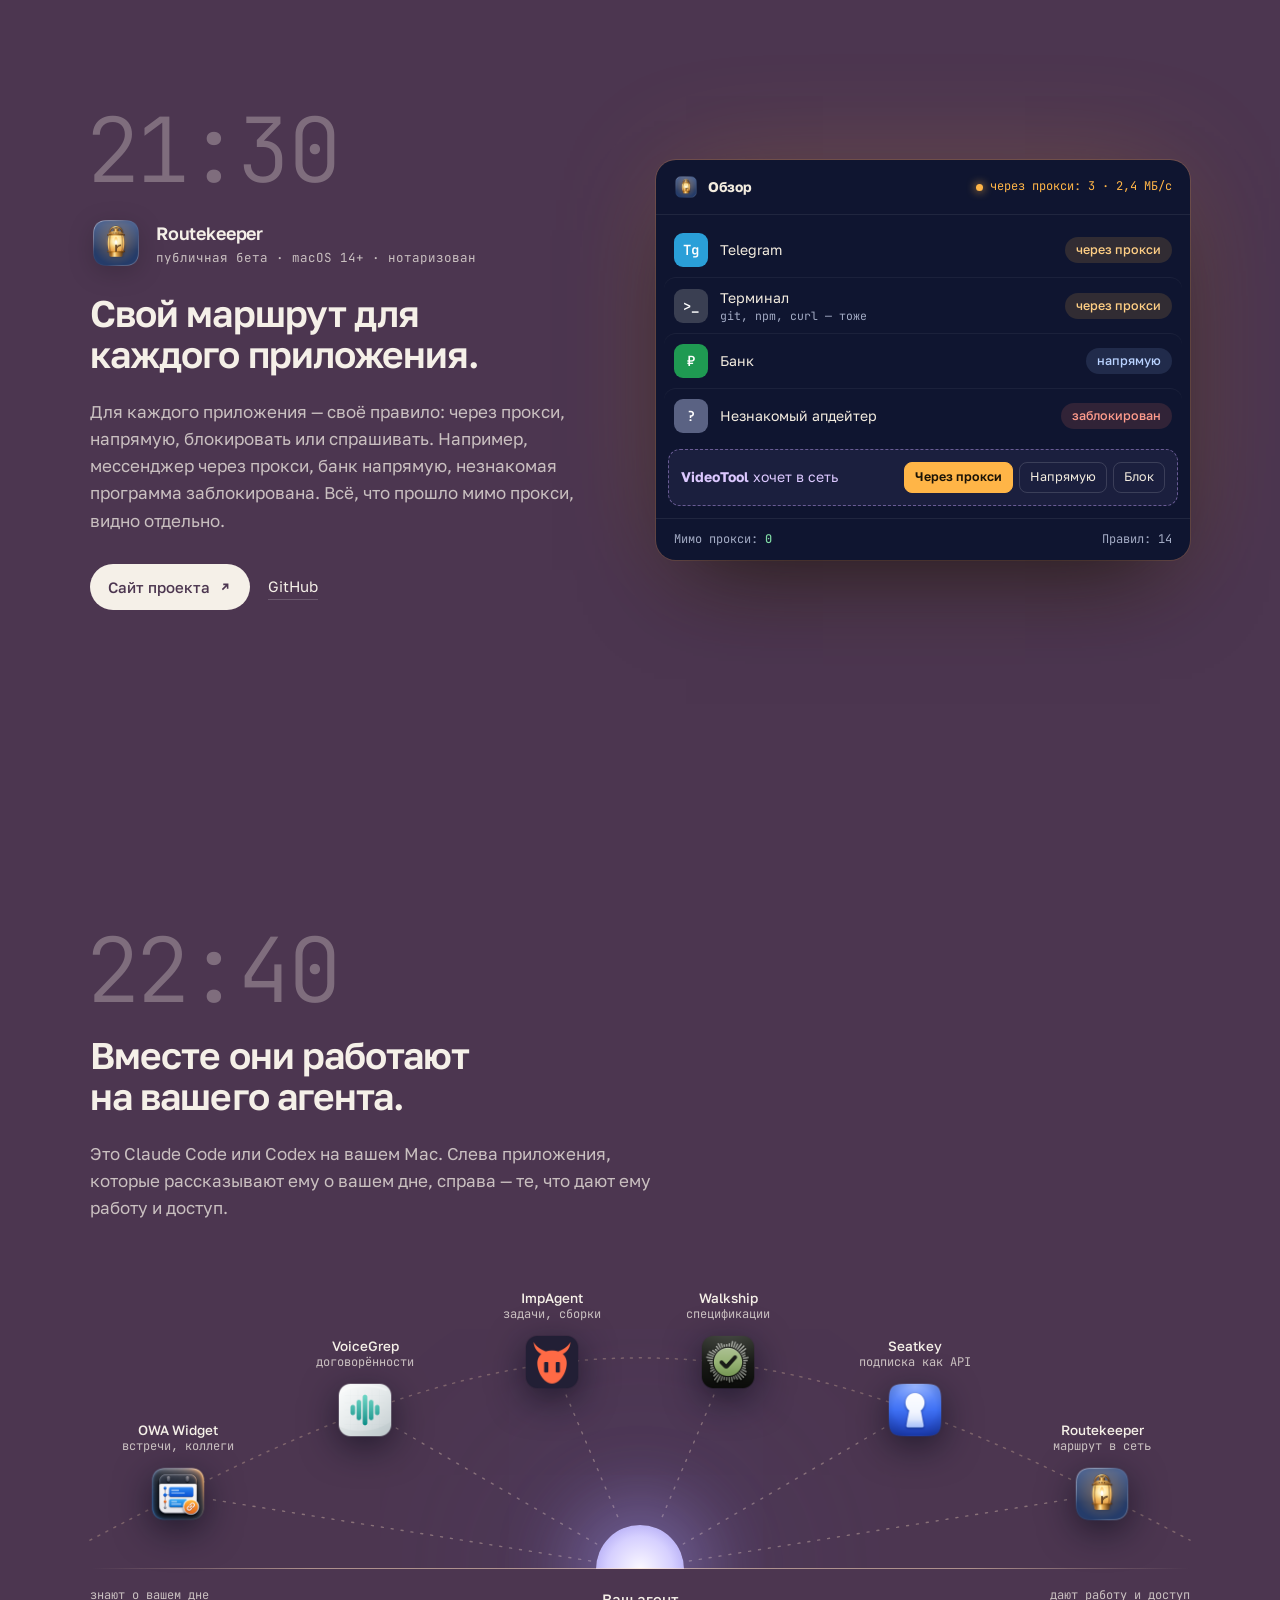
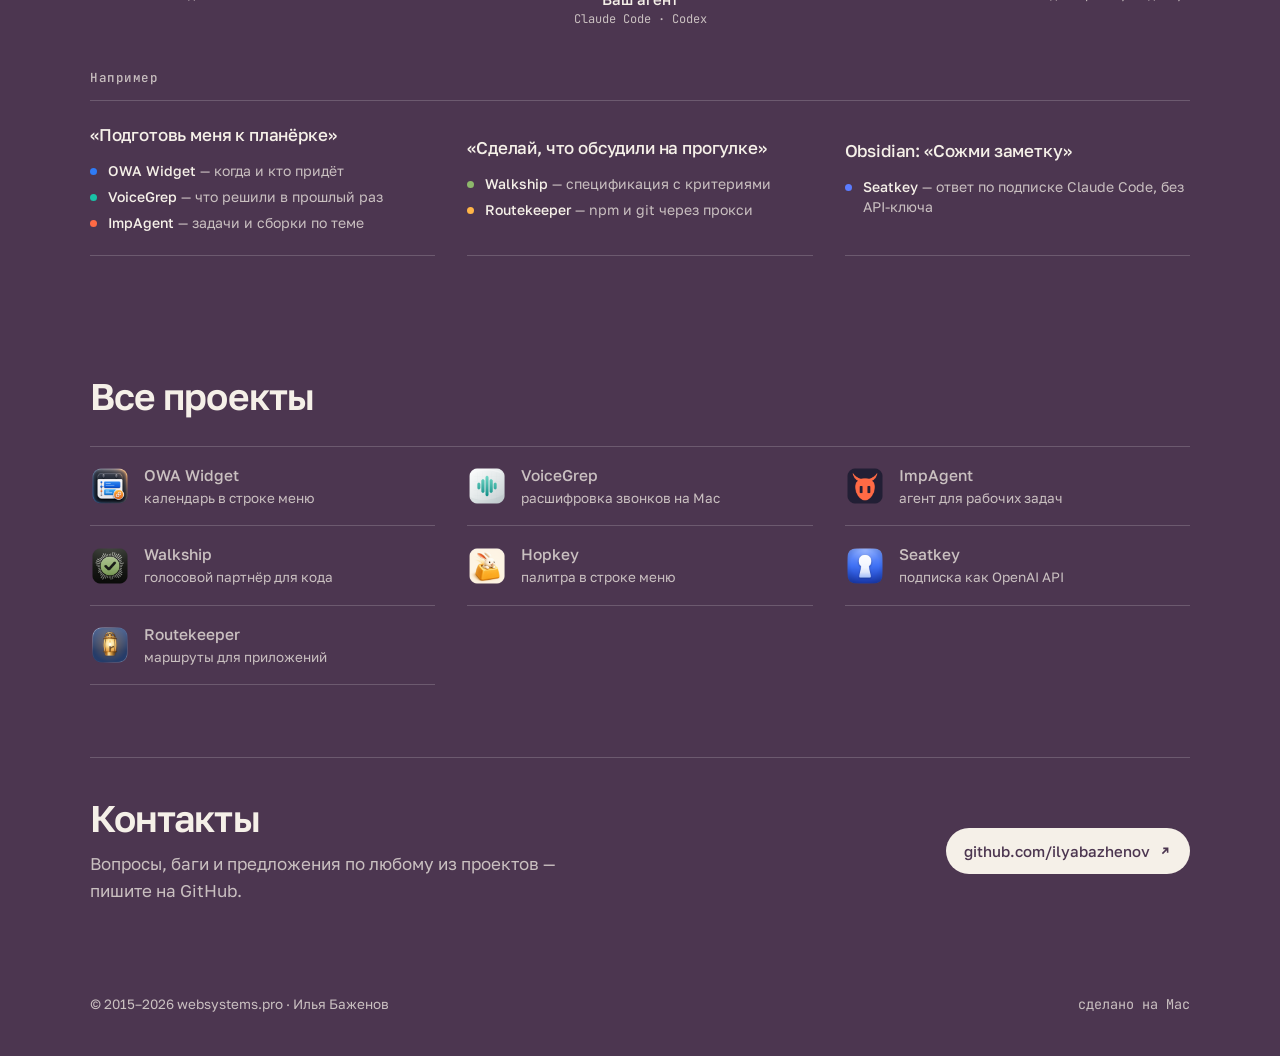
==== commit 164ec392: "Hopkey: версия v1.7 в подписи главы" ====
--- a/index.html
+++ b/index.html
@@ -246,7 +246,7 @@
         <div class="ch-time">15:20</div>
         <div class="ch-app">
           <img src="assets/icons/hopkey.png" alt="" width="52" height="52">
-          <div><b>Hopkey</b><span>macOS 13+ · бесплатно · open source</span></div>
+          <div><b>Hopkey</b><span>macOS 13+ · v1.7 · бесплатно · open source</span></div>
         </div>
         <h2>Двойной ⌘ — и&nbsp;всё мелкое уже под рукой.</h2>
         <p class="story">Палитра в строке меню: двойной правый ⌘ и одна буква. Номер задачи из чата открывается ссылкой — Jira, GitHub, GitLab или свой шаблон. Ссылка на комнату или шаблонный ответ вставляются цифрой, а микрофон выключается для всей системы перед звонком. Всё локально, без аккаунта, и в русской раскладке тоже.</p>
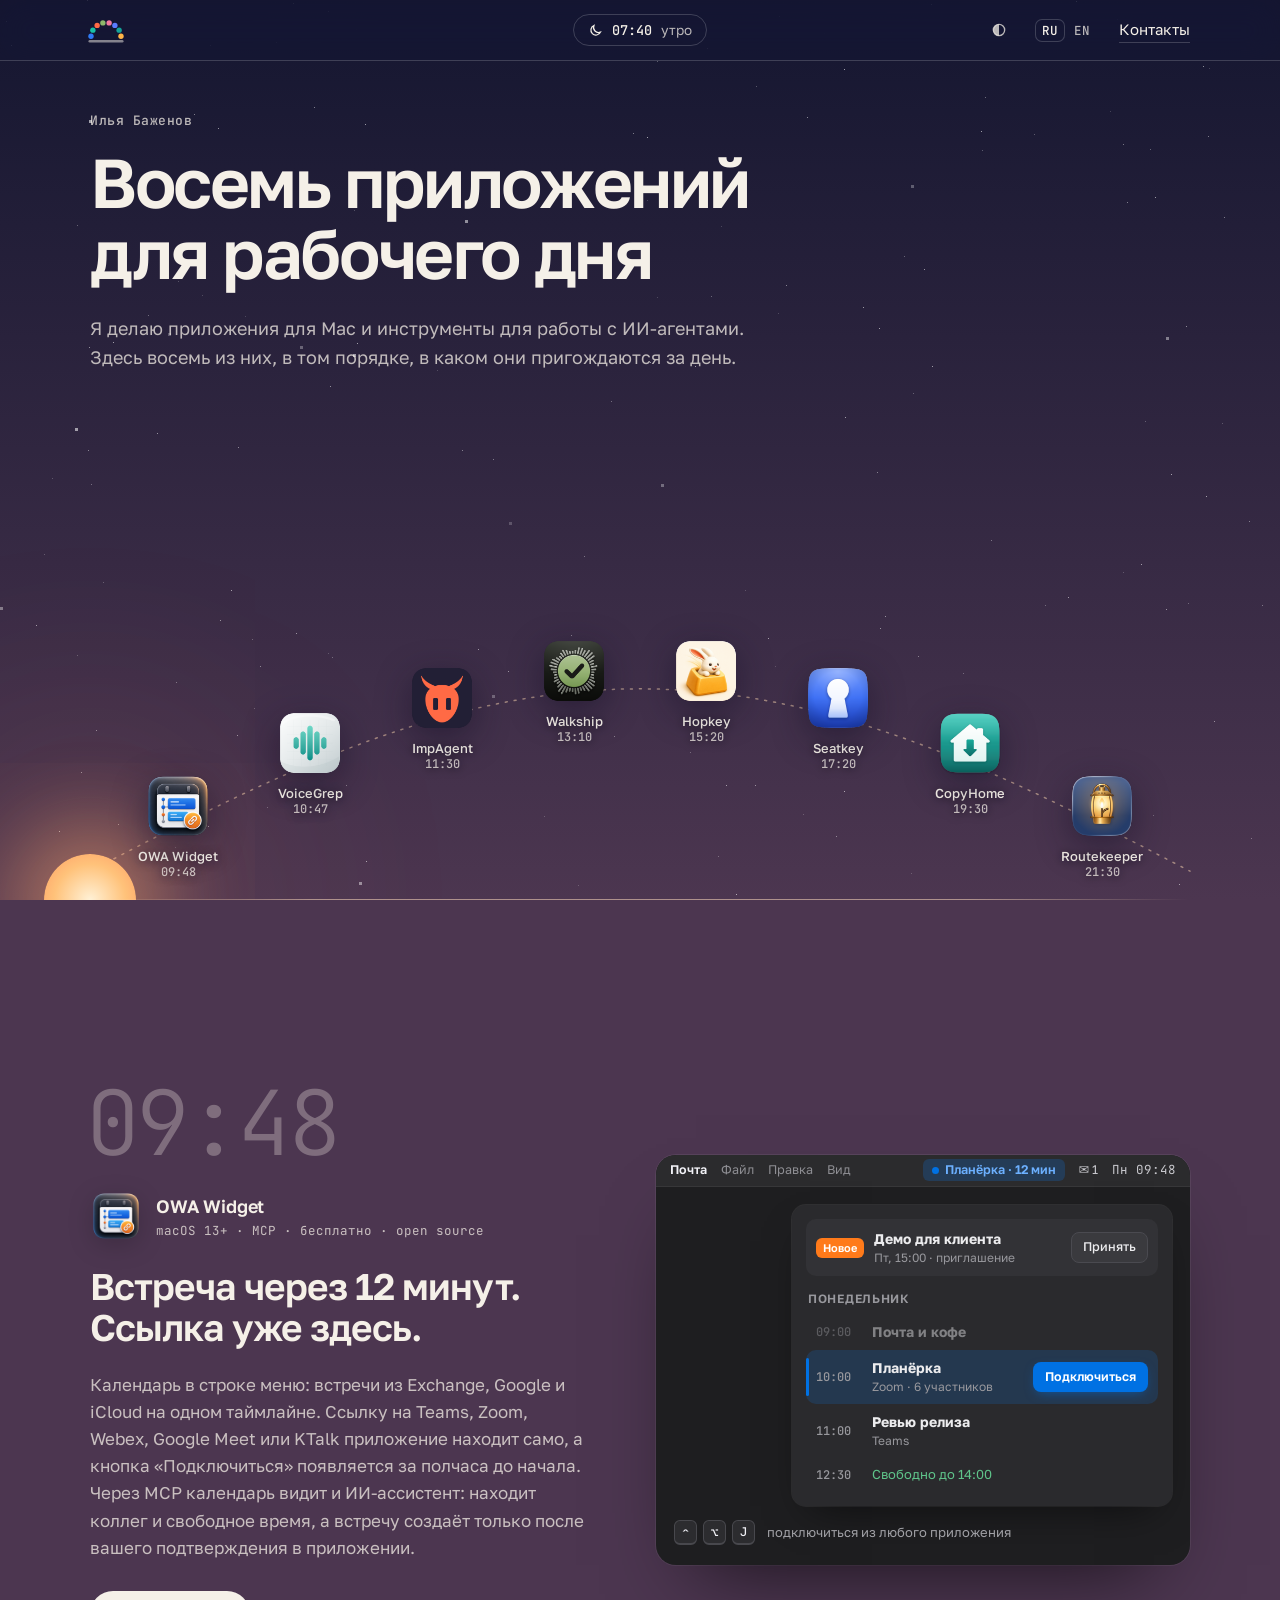
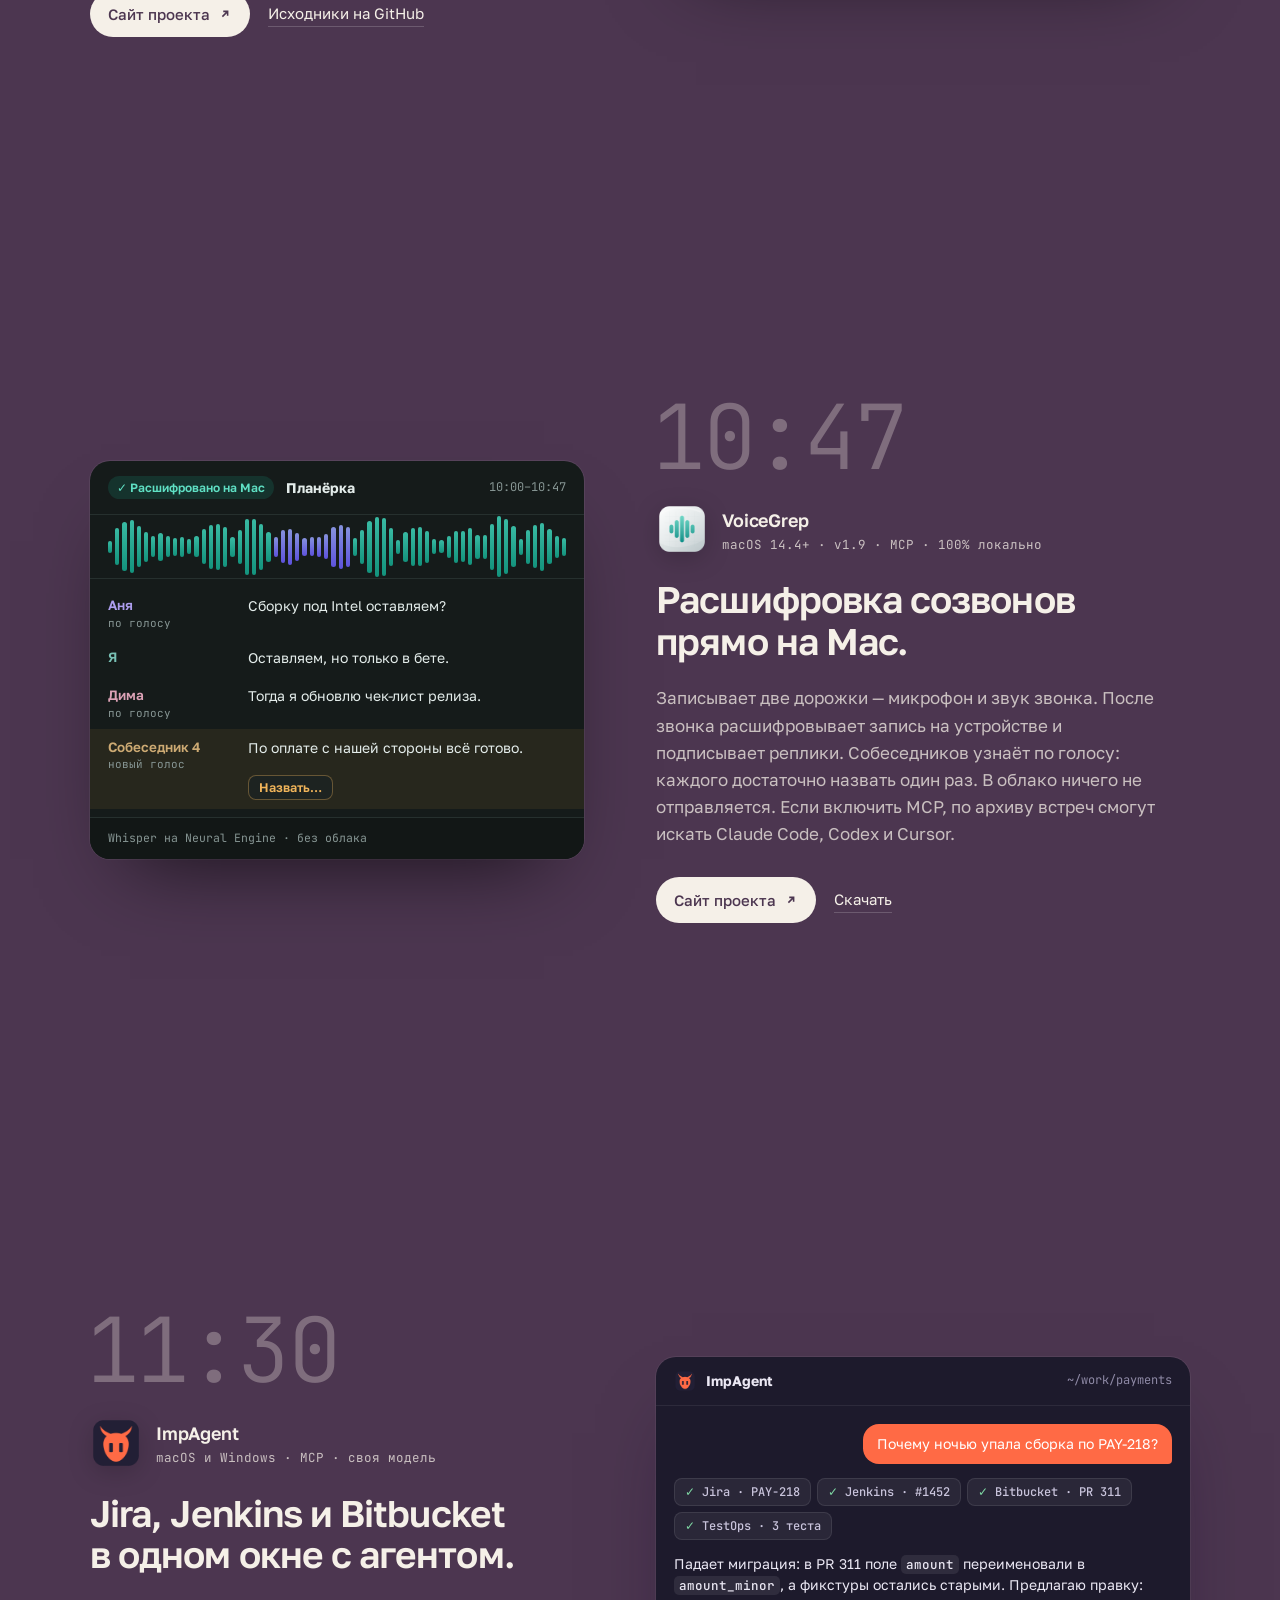
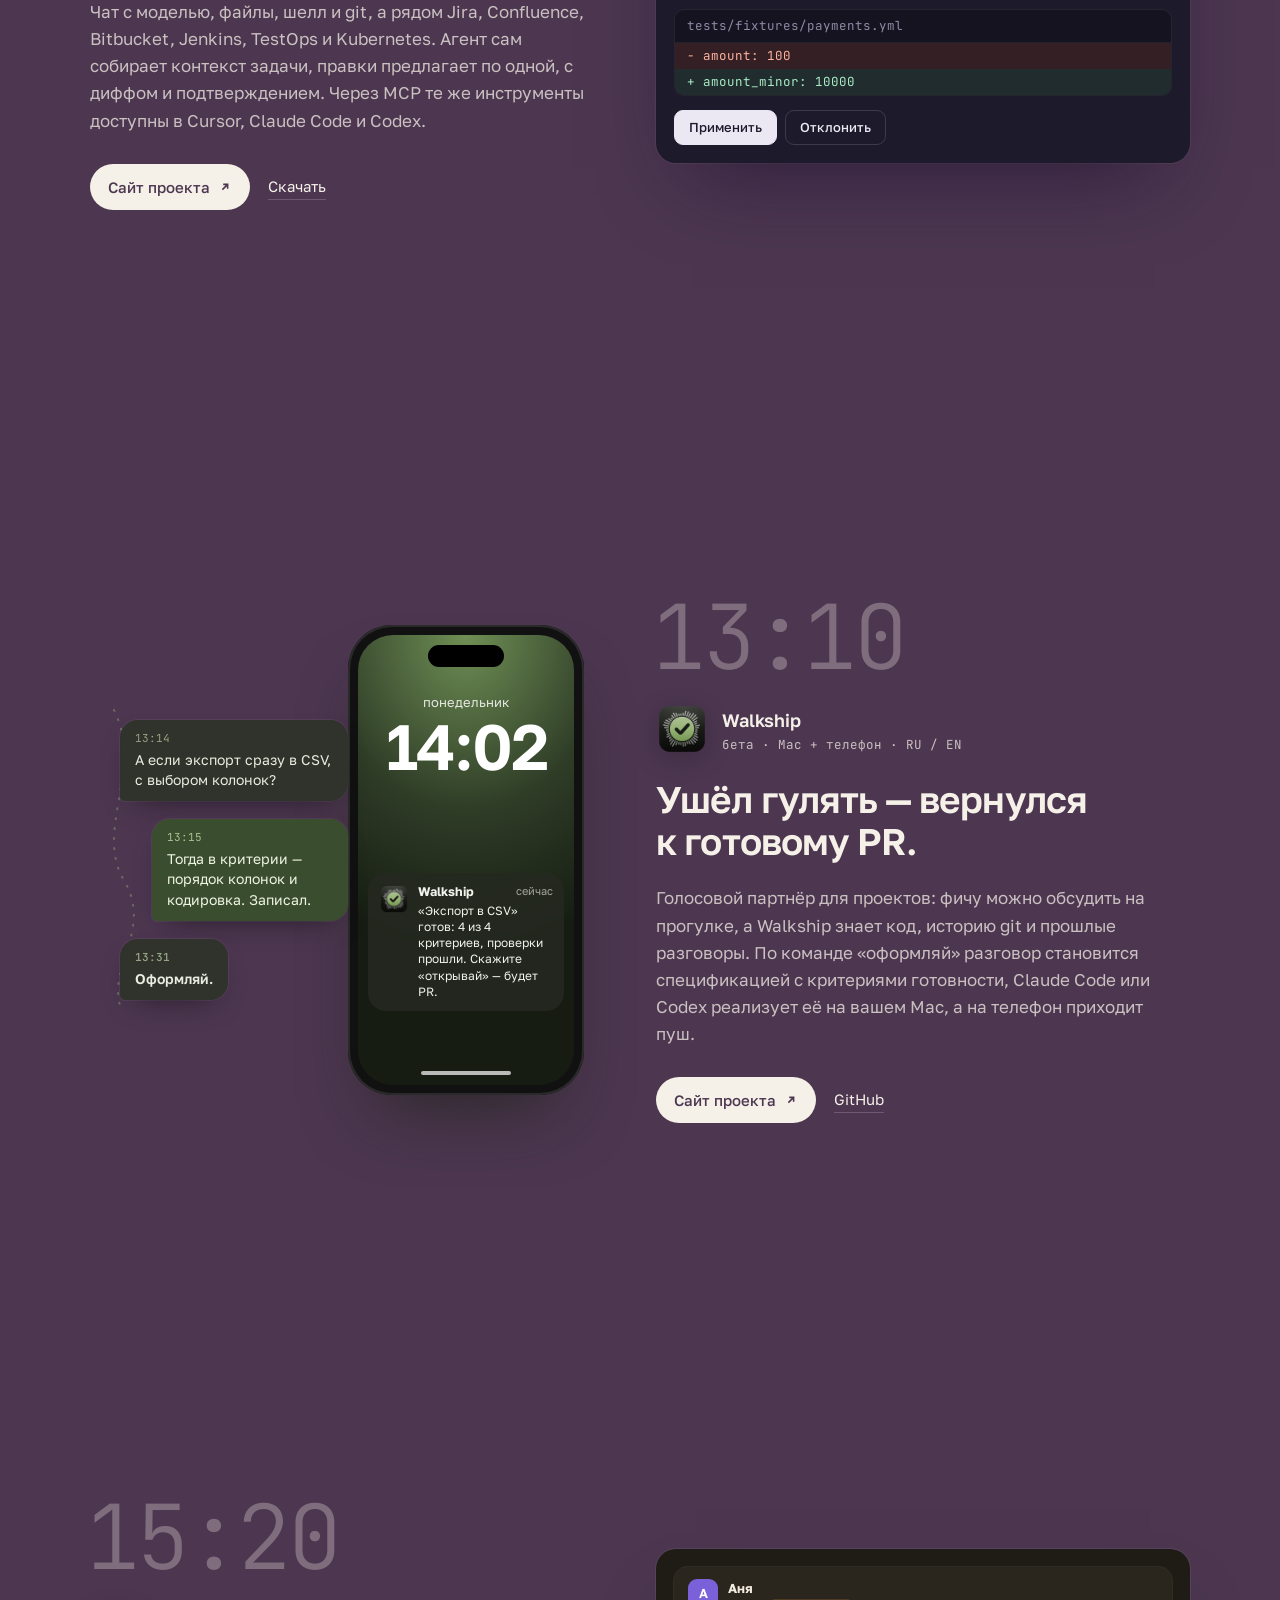
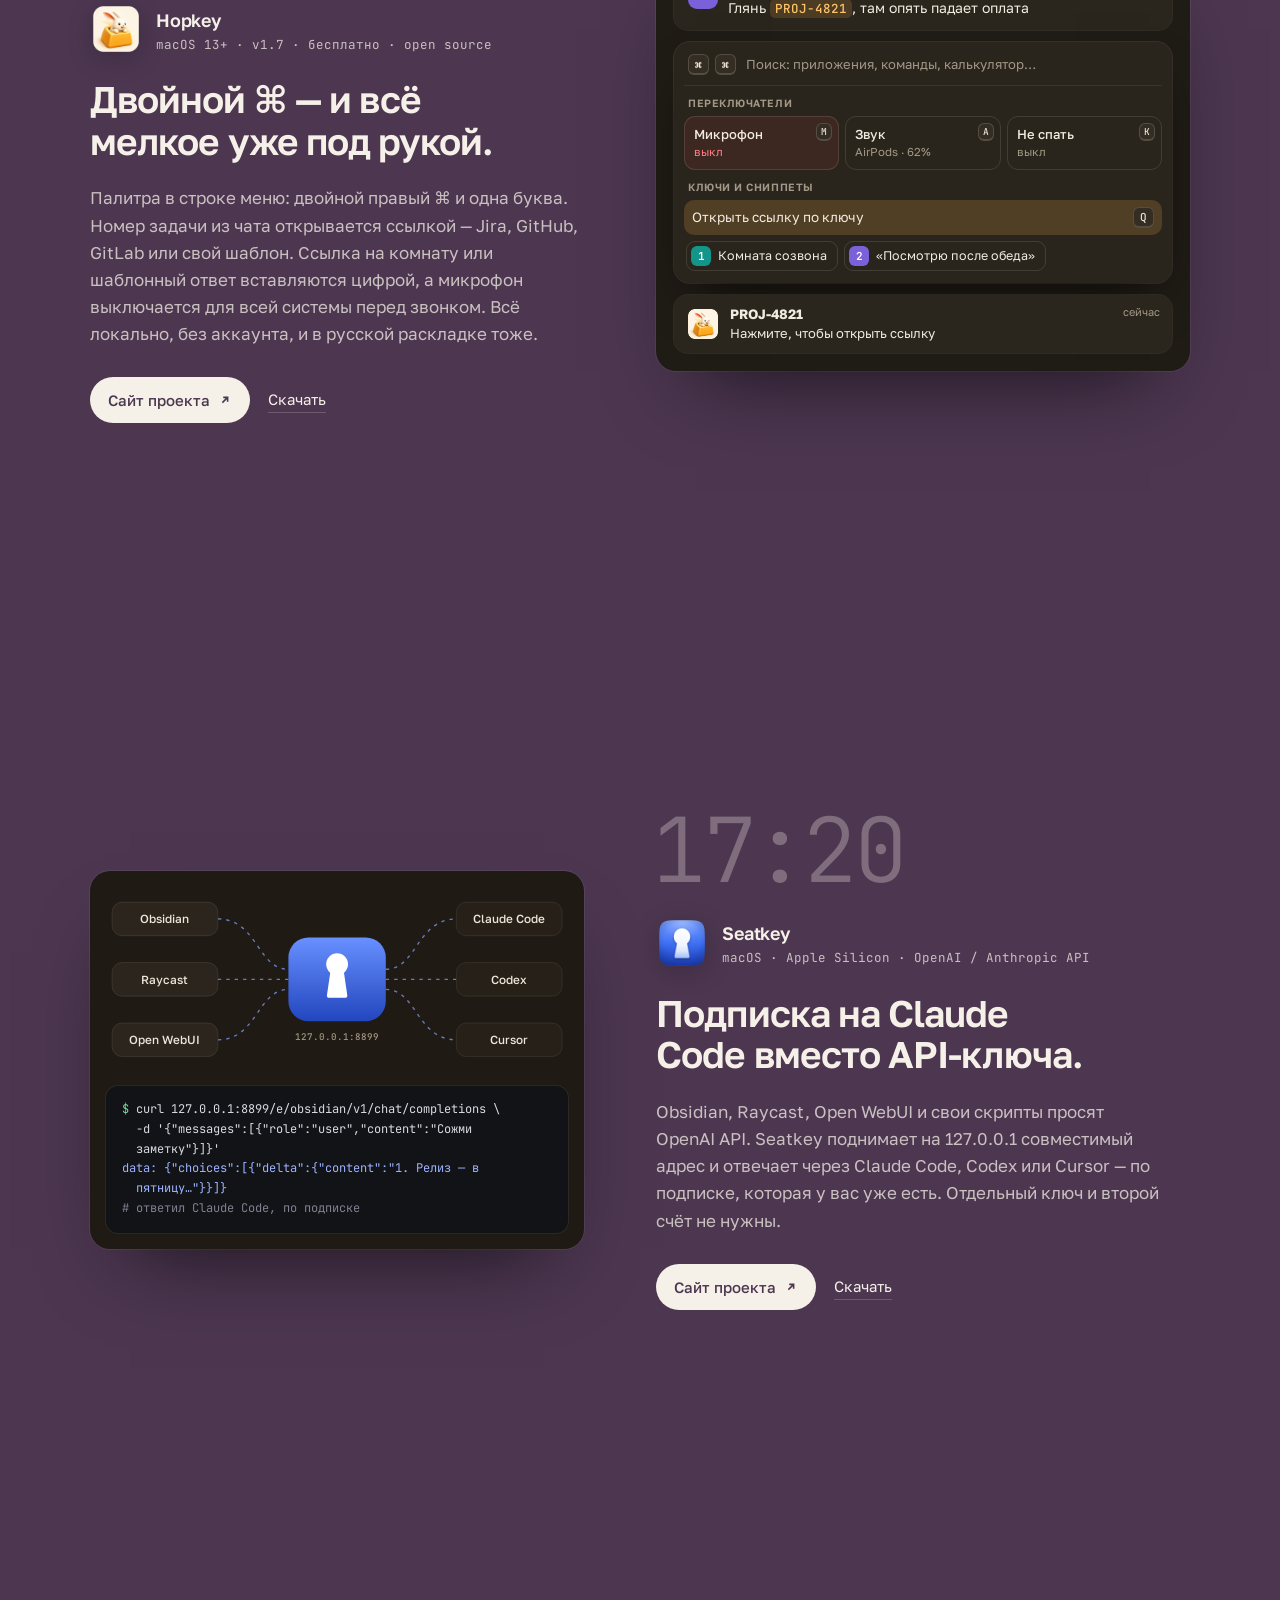
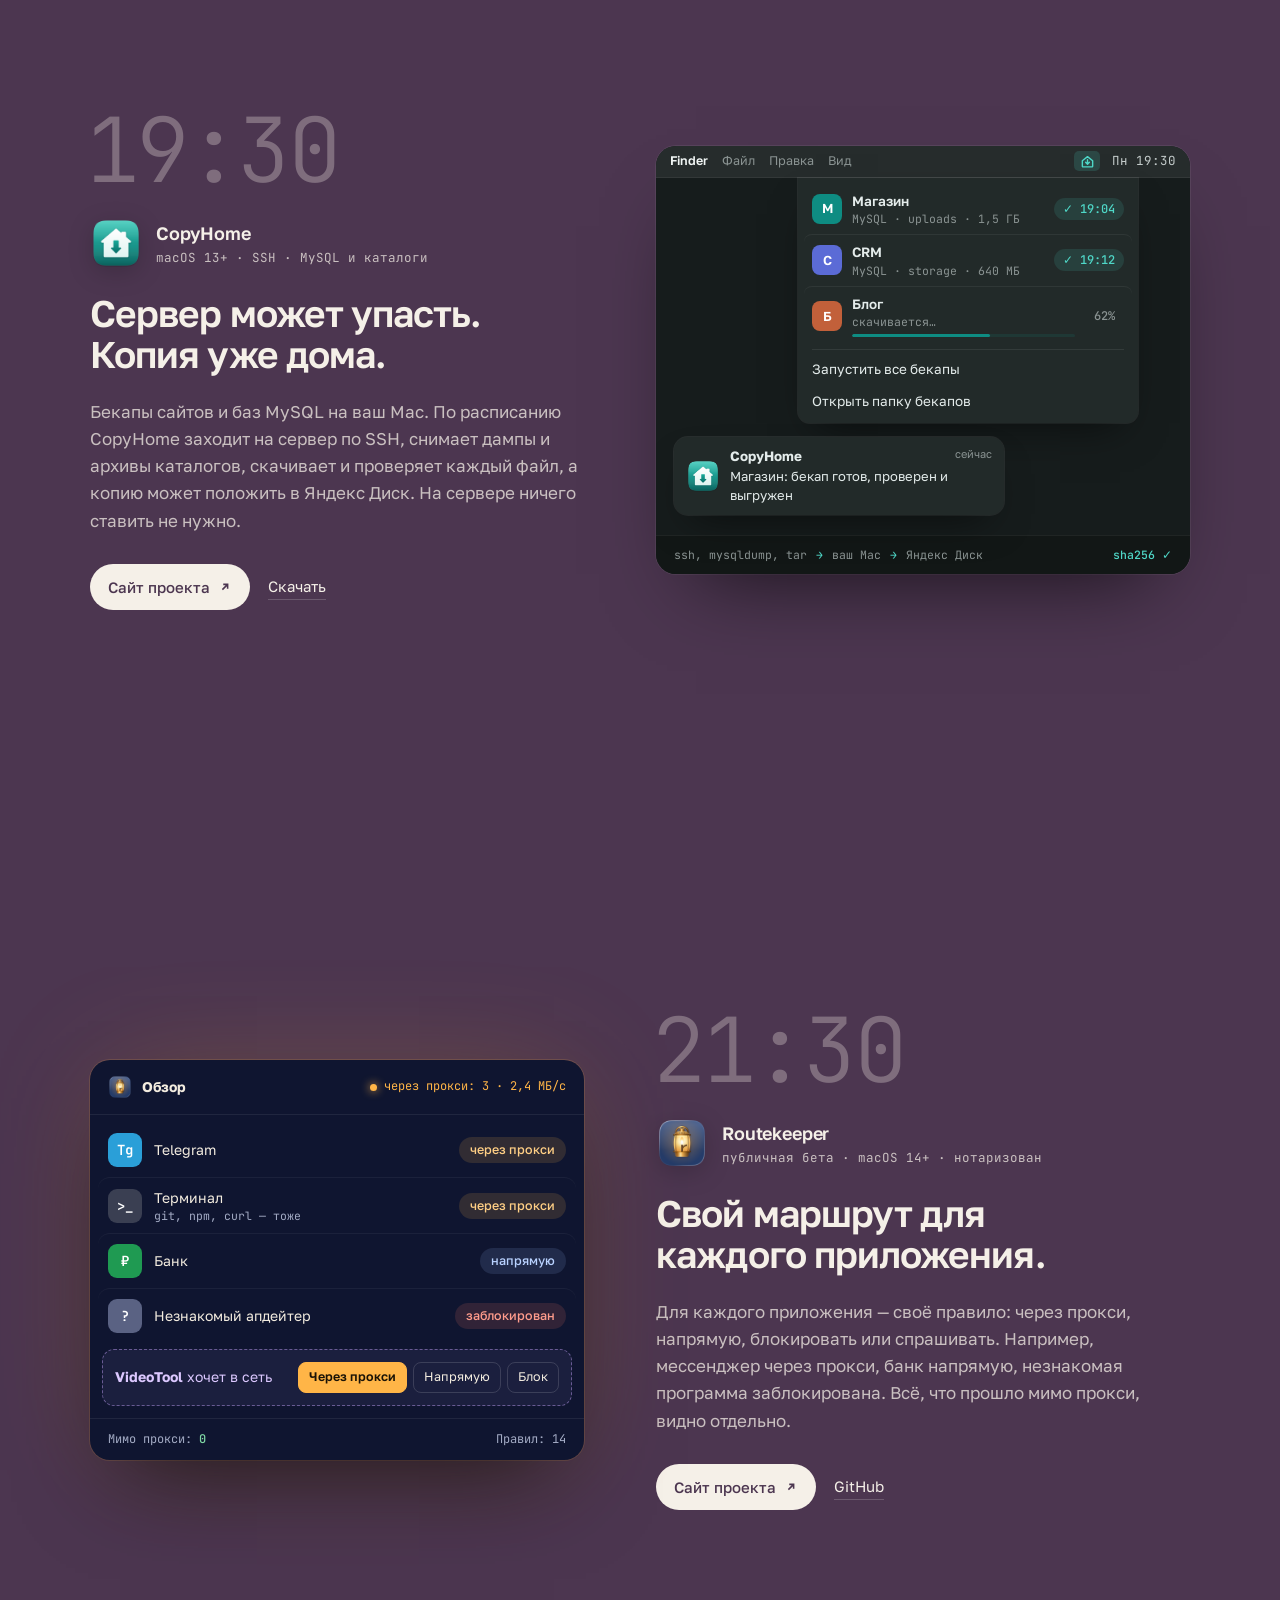
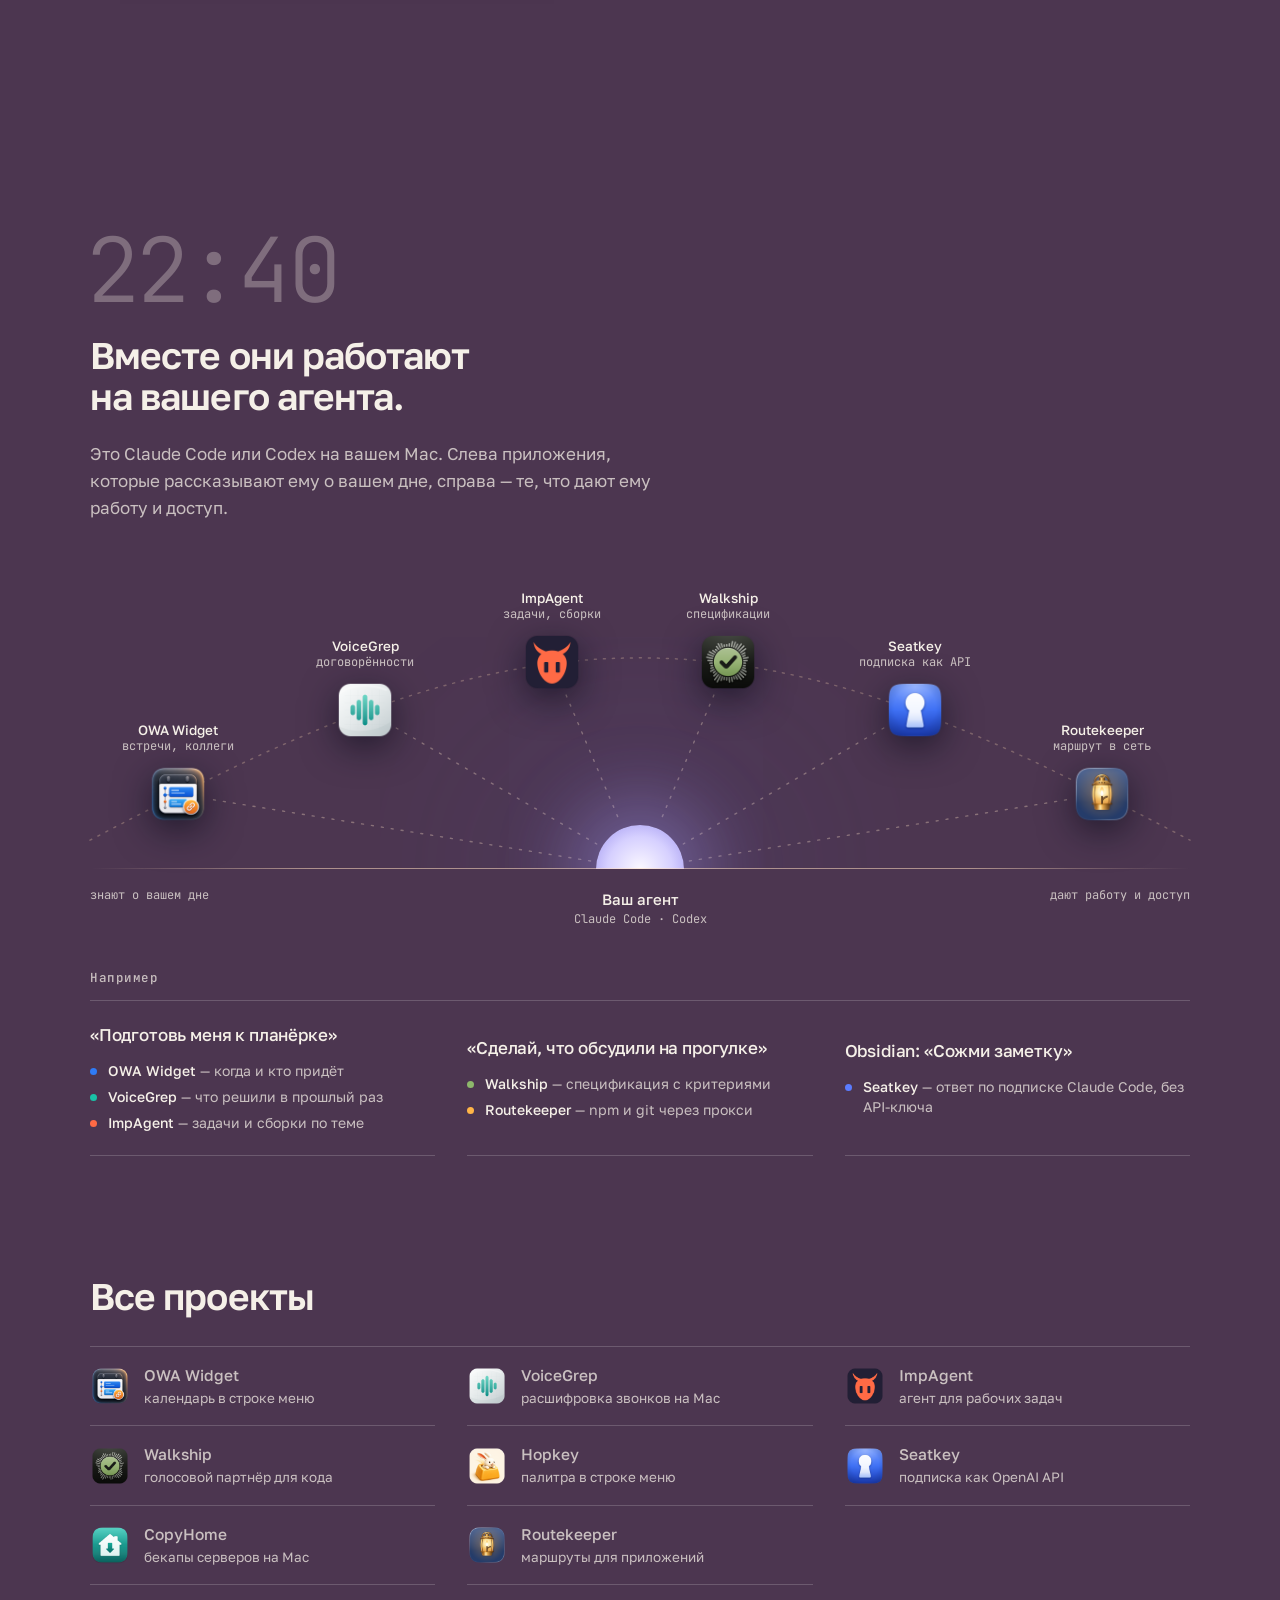
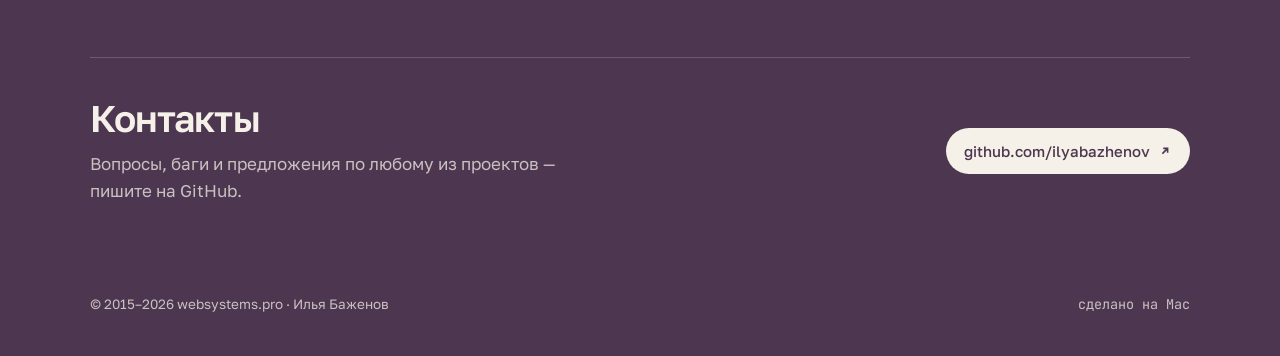
==== commit 704cbe2d: "CopyHome — восьмое приложение: глава «19:30», точка на дуге дня и в логотипе CopyHome встал между Se" ====
--- a/index.html
+++ b/index.html
@@ -4,9 +4,9 @@
 <meta charset="utf-8">
 <meta name="viewport" content="width=device-width, initial-scale=1">
 <title>Приложения для рабочего дня — Илья Баженов</title>
-<meta name="description" content="Приложения для Mac и инструменты для работы с ИИ-агентами: OWA Widget, VoiceGrep, ImpAgent, Walkship, Hopkey, Seatkey и Routekeeper.">
+<meta name="description" content="Приложения для Mac и инструменты для работы с ИИ-агентами: OWA Widget, VoiceGrep, ImpAgent, Walkship, Hopkey, Seatkey, CopyHome и Routekeeper.">
 <meta property="og:title" content="Приложения для рабочего дня — Илья Баженов">
-<meta property="og:description" content="Приложения для Mac и инструменты для работы с ИИ-агентами: OWA Widget, VoiceGrep, ImpAgent, Walkship, Hopkey, Seatkey и Routekeeper.">
+<meta property="og:description" content="Приложения для Mac и инструменты для работы с ИИ-агентами: OWA Widget, VoiceGrep, ImpAgent, Walkship, Hopkey, Seatkey, CopyHome и Routekeeper.">
 <meta property="og:type" content="website">
 <meta property="og:url" content="https://websystems.pro/">
 <meta property="og:site_name" content="websystems.pro">
@@ -15,7 +15,7 @@
 <meta property="og:image" content="https://websystems.pro/assets/og.png">
 <meta property="og:image:width" content="1200">
 <meta property="og:image:height" content="630">
-<meta property="og:image:alt" content="Семь приложений для рабочего дня: иконки OWA Widget, VoiceGrep, ImpAgent, Walkship, Hopkey, Seatkey и Routekeeper на дуге над горизонтом">
+<meta property="og:image:alt" content="Восемь приложений для рабочего дня: иконки OWA Widget, VoiceGrep, ImpAgent, Walkship, Hopkey, Seatkey, CopyHome и Routekeeper на дуге над горизонтом">
 <meta name="twitter:card" content="summary_large_image">
 <link rel="canonical" href="https://websystems.pro/">
 <link rel="alternate" hreflang="ru" href="https://websystems.pro/">
@@ -48,13 +48,14 @@
     <a class="logo" href="#top" aria-label="websystems.pro — в начало">
       <svg viewBox="0 0 32 32" fill="none" aria-hidden="true">
         <path class="hz" d="M3 25h26" stroke-width="2" stroke-linecap="round"/>
-        <circle style="--i:0" cx="4.2" cy="19.9" r="2.3" fill="#2f7bf6"/>
-        <circle style="--i:1" cx="6.4" cy="14.8" r="2.3" fill="#19c2a6"/>
-        <circle style="--i:2" cx="10.6" cy="11.3" r="2.3" fill="#ff6a45"/>
-        <circle style="--i:3" cx="16.0" cy="10.0" r="2.3" fill="#8db86b"/>
-        <circle style="--i:4" cx="21.4" cy="11.3" r="2.3" fill="#f27aa0"/>
-        <circle style="--i:5" cx="25.6" cy="14.8" r="2.3" fill="#5b7cff"/>
-        <circle style="--i:6" cx="27.8" cy="19.9" r="2.3" fill="#ffb547"/>
+        <circle style="--i:0" cx="4.0" cy="21.0" r="2.15" fill="#2f7bf6"/>
+        <circle style="--i:1" cx="5.5" cy="16.1" r="2.15" fill="#19c2a6"/>
+        <circle style="--i:2" cx="8.9" cy="12.3" r="2.15" fill="#ff6a45"/>
+        <circle style="--i:3" cx="13.5" cy="10.3" r="2.15" fill="#8db86b"/>
+        <circle style="--i:4" cx="18.5" cy="10.3" r="2.15" fill="#f27aa0"/>
+        <circle style="--i:5" cx="23.1" cy="12.3" r="2.15" fill="#5b7cff"/>
+        <circle style="--i:6" cx="26.5" cy="16.1" r="2.15" fill="#14a39a"/>
+        <circle style="--i:7" cx="28.0" cy="21.0" r="2.15" fill="#ffb547"/>
       </svg>
     </a>
     <span class="clock" aria-hidden="true">
@@ -75,8 +76,8 @@
   <section class="hero" data-time="07:40" data-sky="#191c37,#7d5a77" data-sky-dark="#141630,#4c3650" data-ink="light" data-stars="0.7" data-phase="утро">
     <div class="wrap">
       <div class="eyebrow">Илья Баженов</div>
-      <h1>Семь приложений<br>для рабочего дня</h1>
-      <p class="lead">Я делаю приложения для Mac и инструменты для работы с ИИ-агентами. Здесь семь из них, в том порядке, в каком они пригождаются за день.</p>
+      <h1>Восемь приложений<br>для рабочего дня</h1>
+      <p class="lead">Я делаю приложения для Mac и инструменты для работы с ИИ-агентами. Здесь восемь из них, в том порядке, в каком они пригождаются за день.</p>
     </div>
     <div class="hero-glow" aria-hidden="true"></div>
     <div class="wrap arc-wrap">
@@ -85,11 +86,12 @@
         <div class="sun" aria-hidden="true"></div>
         <div class="horizon" aria-hidden="true"></div>
         <a class="pt" href="#owawidget" style="--x:8;--y:31"><img src="assets/icons/owawidget.png" alt="OWA Widget"><span class="lbl"><b>OWA Widget</b>09:48</span></a>
-        <a class="pt" href="#voicegrep" style="--x:22;--y:60"><img src="assets/icons/voicegrep.png" alt="VoiceGrep"><span class="lbl"><b>VoiceGrep</b>10:47</span></a>
-        <a class="pt" href="#impagent" style="--x:36;--y:81"><img src="assets/icons/impagent.png" alt="ImpAgent"><span class="lbl"><b>ImpAgent</b>11:30</span></a>
-        <a class="pt" href="#walkship" style="--x:50;--y:88"><img src="assets/icons/walkship.png" alt="Walkship"><span class="lbl"><b>Walkship</b>13:10</span></a>
-        <a class="pt" href="#hopkey" style="--x:64;--y:81"><img src="assets/icons/hopkey.png" alt="Hopkey"><span class="lbl"><b>Hopkey</b>15:20</span></a>
-        <a class="pt" href="#seatkey" style="--x:78;--y:60"><img src="assets/icons/seatkey.png" alt="Seatkey"><span class="lbl"><b>Seatkey</b>17:20</span></a>
+        <a class="pt" href="#voicegrep" style="--x:20;--y:57"><img src="assets/icons/voicegrep.png" alt="VoiceGrep"><span class="lbl"><b>VoiceGrep</b>10:47</span></a>
+        <a class="pt" href="#impagent" style="--x:32;--y:76"><img src="assets/icons/impagent.png" alt="ImpAgent"><span class="lbl"><b>ImpAgent</b>11:30</span></a>
+        <a class="pt" href="#walkship" style="--x:44;--y:87"><img src="assets/icons/walkship.png" alt="Walkship"><span class="lbl"><b>Walkship</b>13:10</span></a>
+        <a class="pt" href="#hopkey" style="--x:56;--y:87"><img src="assets/icons/hopkey.png" alt="Hopkey"><span class="lbl"><b>Hopkey</b>15:20</span></a>
+        <a class="pt" href="#seatkey" style="--x:68;--y:76"><img src="assets/icons/seatkey.png" alt="Seatkey"><span class="lbl"><b>Seatkey</b>17:20</span></a>
+        <a class="pt" href="#copyhome" style="--x:80;--y:57"><img src="assets/icons/copyhome.png" alt="CopyHome"><span class="lbl"><b>CopyHome</b>19:30</span></a>
         <a class="pt" href="#routekeeper" style="--x:92;--y:31"><img src="assets/icons/routekeeper.png" alt="Routekeeper"><span class="lbl"><b>Routekeeper</b>21:30</span></a>
       </div>
     </div>
@@ -320,9 +322,48 @@
     </div>
   </section>
 
+  <!-- 19:30 — CopyHome -->
+  <section class="ch" id="copyhome" data-time="19:30" data-sky="#33304f,#8c6070" data-sky-dark="#1c1a2c,#2a2130" data-ink="light" data-stars="0.35" data-phase="вечер" style="--accent:#0e8c82">
+    <div class="wrap ch-grid">
+      <div class="ch-text rv">
+        <div class="ch-time">19:30</div>
+        <div class="ch-app">
+          <img src="assets/icons/copyhome.png" alt="" width="52" height="52">
+          <div><b>CopyHome</b><span>macOS 13+ · SSH · MySQL и каталоги</span></div>
+        </div>
+        <h2>Сервер может упасть. Копия уже&nbsp;дома.</h2>
+        <p class="story">Бекапы сайтов и баз MySQL на ваш Mac. По расписанию CopyHome заходит на сервер по SSH, снимает дампы и архивы каталогов, скачивает и проверяет каждый файл, а копию может положить в Яндекс Диск. На сервере ничего ставить не нужно.</p>
+        <div class="ch-links">
+          <a class="go" href="https://copyhome.app/" target="_blank">Сайт проекта <svg viewBox="0 0 16 16" fill="none" stroke="currentColor" stroke-width="1.8"><path d="M5 11l6-6M6 5h5v5"/></svg></a>
+          <a class="sub" href="https://github.com/ilyabazhenov/copyhome/releases/latest" target="_blank">Скачать</a>
+        </div>
+      </div>
+      <div class="ch-visual rv">
+        <div class="v cp" aria-hidden="true">
+          <div class="cp-mb">
+            <span class="cp-mb-l"><b>Finder</b><span>Файл</span><span>Правка</span><span>Вид</span></span>
+            <span class="cp-mb-r"><span class="cp-tray"><svg viewBox="0 0 16 16" fill="none" stroke="currentColor" stroke-width="1.5" stroke-linejoin="round" stroke-linecap="round"><path d="M2.5 7.2 8 2.8l5.5 4.4V13a.7.7 0 0 1-.7.7H3.2a.7.7 0 0 1-.7-.7z"/><path d="M8 6.2v4.6M6 8.9l2 2 2-2"/></svg></span><span class="mono">Пн 19:30</span></span>
+          </div>
+          <div class="cp-body">
+            <div class="cp-menu">
+              <div class="cp-r step" style="--d:0.10s"><span class="cp-av" style="--c:#0e8c82">М</span><span><b>Магазин</b><small>MySQL · uploads · 1,5 ГБ</small></span><span class="cp-st ok">✓ 19:04</span></div>
+              <div class="cp-r step" style="--d:0.25s"><span class="cp-av" style="--c:#5b6bd6">C</span><span><b>CRM</b><small>MySQL · storage · 640 МБ</small></span><span class="cp-st ok">✓ 19:12</span></div>
+              <div class="cp-r step" style="--d:0.40s"><span class="cp-av" style="--c:#c2603a">Б</span><span><b>Блог</b><small>скачивается…</small><i class="cp-bar"><i></i></i></span><span class="cp-st run">62%</span></div>
+              <div class="cp-sep"></div>
+              <div class="cp-act step" style="--d:.6s">Запустить все бекапы</div>
+              <div class="cp-act step" style="--d:.7s">Открыть папку бекапов</div>
+            </div>
+            <div class="cp-note step" style="--d:1s"><img src="assets/icons/copyhome.png" alt=""><span><b>CopyHome <em>сейчас</em></b>Магазин: бекап готов, проверен и выгружен</span></div>
+          </div>
+          <div class="cp-foot mono"><span>ssh, mysqldump, tar</span><i>→</i><span>ваш Mac</span><i>→</i><span>Яндекс Диск</span><b>sha256 ✓</b></div>
+        </div>
+      </div>
+    </div>
+  </section>
+
   <!-- 21:30 — Routekeeper -->
   <section class="ch" id="routekeeper" data-time="21:30" data-sky="#121834,#0a0f1f" data-ink="light" data-stars="0.85" data-phase="ночь" style="--accent:#ffb547">
-    <div class="wrap ch-grid">
+    <div class="wrap ch-grid flip">
       <div class="ch-text rv">
         <div class="ch-time">21:30</div>
         <div class="ch-app">
@@ -417,6 +458,7 @@
           <a href="https://walkship.app/ru/" target="_blank"><img src="assets/icons/walkship.png" alt=""><span><b>Walkship</b><span>голосовой партнёр для кода</span></span></a>
           <a href="https://ilyabazhenov.github.io/Hopkey/" target="_blank"><img src="assets/icons/hopkey.png" alt=""><span><b>Hopkey</b><span>палитра в строке меню</span></span></a>
           <a href="https://seatkey.dev/" target="_blank"><img src="assets/icons/seatkey.png" alt=""><span><b>Seatkey</b><span>подписка как OpenAI API</span></span></a>
+          <a href="https://copyhome.app/" target="_blank"><img src="assets/icons/copyhome.png" alt=""><span><b>CopyHome</b><span>бекапы серверов на Mac</span></span></a>
           <a href="https://getroutekeeper.app/" target="_blank"><img src="assets/icons/routekeeper.png" alt=""><span><b>Routekeeper</b><span>маршруты для приложений</span></span></a>
         </nav>
       </div>
--- a/assets/site.css
+++ b/assets/site.css
@@ -323,6 +323,50 @@
 .hk-note b { display: flex; justify-content: space-between; font-size: 13.5px; }
 .hk-note em { font: 400 11px var(--sans); font-style: normal; color: #9a9182; }
 
+/* ----- CopyHome ----- */
+.cp { background: #f6f8f7; color: #16201f; }
+.cp-mb {
+  display: flex; justify-content: space-between; align-items: center; gap: 12px;
+  height: 32px; padding: 0 14px; font-size: 12.5px;
+  background: rgba(232, 236, 235, 0.95); border-bottom: 1px solid rgba(0, 0, 0, 0.06); color: #3a3f3e;
+}
+.cp-mb-l { display: flex; gap: 14px; color: #868d8c; }
+.cp-mb-l b { color: #16201f; font-weight: 600; }
+.cp-mb-r { display: flex; align-items: center; gap: 12px; }
+.cp-tray { display: grid; place-items: center; width: 26px; height: 20px; border-radius: 5px; background: rgba(14, 140, 130, 0.16); color: #0b6f6a; }
+.cp-tray svg { width: 15px; height: 15px; }
+.cp-body { position: relative; padding: 0 18px 20px; display: grid; gap: 14px; }
+.cp-menu {
+  margin-left: auto; margin-right: 34px; width: min(340px, 100%); padding: 6px;
+  background: rgba(255, 255, 255, 0.96); border-radius: 0 0 12px 12px;
+  box-shadow: 0 18px 40px -18px rgba(0, 0, 0, 0.3), 0 0 0 1px rgba(0, 0, 0, 0.06);
+}
+.cp-r { display: grid; grid-template-columns: 30px minmax(0, 1fr) auto; gap: 10px; align-items: center; padding: 8px; border-radius: 8px; }
+.cp-r + .cp-r { border-top: 1px solid rgba(0, 0, 0, 0.05); }
+.cp-av { width: 30px; height: 30px; border-radius: 8px; display: grid; place-items: center; font-weight: 600; font-size: 13px; color: #fff; background: var(--c); }
+.cp-r b { display: block; font-size: 13.5px; font-weight: 600; }
+.cp-r small { display: block; font: 400 11.5px var(--mono); color: #7d8584; white-space: nowrap; overflow: hidden; text-overflow: ellipsis; }
+.cp-st { font: 500 12px var(--mono); padding: 3px 9px; border-radius: 99px; white-space: nowrap; }
+.cp-st.ok { color: #0b6f6a; background: rgba(14, 140, 130, 0.12); }
+.cp-st.run { color: #7d8584; }
+.cp-bar { display: block; height: 3px; margin-top: 5px; border-radius: 3px; background: rgba(14, 140, 130, 0.14); overflow: hidden; }
+.cp-bar i { display: block; height: 100%; width: 62%; border-radius: 3px; background: #0e8c82; animation: cpbar 2.4s ease-in-out infinite alternate; }
+@keyframes cpbar { from { width: 54%; } to { width: 70%; } }
+.cp-sep { height: 1px; margin: 4px 8px; background: rgba(0, 0, 0, 0.07); }
+.cp-act { padding: 6px 8px; border-radius: 6px; font-size: 13.5px; }
+.cp-act:first-of-type { background: #0e8c82; color: #fff; }
+.cp-note {
+  width: min(330px, 100%); display: grid; grid-template-columns: 34px 1fr; gap: 10px; align-items: center;
+  padding: 10px 12px; border-radius: 14px; background: #fff; font-size: 13px;
+  box-shadow: 0 14px 30px -16px rgba(0, 30, 28, 0.35), 0 0 0 1px rgba(0, 0, 0, 0.07);
+}
+.cp-note img { width: 34px; height: 34px; }
+.cp-note b { display: flex; justify-content: space-between; font-size: 13.5px; }
+.cp-note em { font: 400 11px var(--sans); font-style: normal; color: #7d8584; }
+.cp-foot { display: flex; flex-wrap: wrap; align-items: center; gap: 6px 9px; padding: 11px 18px; font-size: 11.5px; color: #6b7372; background: #eef2f1; border-top: 1px solid rgba(0, 0, 0, 0.05); }
+.cp-foot i { font-style: normal; color: #0e8c82; }
+.cp-foot b { margin-left: auto; font-weight: 500; color: #0b6f6a; }
+
 /* ----- Routekeeper ----- */
 .rk { background: #0f1530; color: #f3ecdf; box-shadow: 0 40px 90px -30px rgba(0, 0, 0, 0.7), 0 0 0 1px rgba(255, 181, 71, 0.16), 0 0 120px -20px rgba(255, 181, 71, 0.25); }
 .rk-top { display: flex; align-items: center; gap: 10px; padding: 15px 18px; border-bottom: 1px solid rgba(255, 255, 255, 0.07); }
@@ -449,7 +493,7 @@
 :root[data-theme="dark"] .hero-glow { opacity: .6; }
 /* крупное время главы: 14% светлых чернил на тёмном небе почти не видно */
 :root[data-theme="dark"] .ch-time { color: rgba(245, 240, 232, 0.3); }
-:root[data-theme="dark"] :is(.owa, .vg, .seat) { box-shadow: 0 40px 80px -40px rgba(0, 0, 0, 0.7), 0 0 0 1px rgba(255, 255, 255, 0.07); }
+:root[data-theme="dark"] :is(.owa, .vg, .seat, .cp) { box-shadow: 0 40px 80px -40px rgba(0, 0, 0, 0.7), 0 0 0 1px rgba(255, 255, 255, 0.07); }
 
 :root[data-theme="dark"] .owa { background: #1e1e20; color: #ececee; }
 :root[data-theme="dark"] .owa-mb { background: rgba(44, 44, 46, 0.95); border-bottom-color: rgba(255, 255, 255, 0.06); color: #c7c7cc; }
@@ -500,6 +544,20 @@
 :root[data-theme="dark"] .hk .key { color: #ffc46b; background: rgba(255, 181, 71, 0.16); }
 :root[data-theme="dark"] .hk-row { background: rgba(255, 181, 71, 0.18); }
 :root[data-theme="dark"] .hk-tiles .mute small { color: #ff7f84; }
+
+:root[data-theme="dark"] .cp { background: #161c1c; color: #e4eceb; }
+:root[data-theme="dark"] .cp-mb { background: rgba(40, 46, 46, 0.95); border-bottom-color: rgba(255, 255, 255, 0.06); color: #c3cbca; }
+:root[data-theme="dark"] .cp-mb-l { color: #8a9392; }
+:root[data-theme="dark"] .cp-mb-l b { color: #f0f5f4; }
+:root[data-theme="dark"] .cp-tray { background: rgba(79, 216, 200, 0.16); color: #4fd8c8; }
+:root[data-theme="dark"] :is(.cp-menu, .cp-note) { background: #222a29; box-shadow: 0 18px 40px -18px rgba(0, 0, 0, 0.6), 0 0 0 1px rgba(255, 255, 255, 0.08); }
+:root[data-theme="dark"] .cp-r + .cp-r { border-top-color: rgba(255, 255, 255, 0.06); }
+:root[data-theme="dark"] .cp-sep { background: rgba(255, 255, 255, 0.08); }
+:root[data-theme="dark"] :is(.cp-r small, .cp-st.run, .cp-note em) { color: #8a9392; }
+:root[data-theme="dark"] .cp-st.ok { color: #4fd8c8; background: rgba(79, 216, 200, 0.12); }
+:root[data-theme="dark"] .cp-act:first-of-type { background: #0e8c82; }
+:root[data-theme="dark"] .cp-foot { color: #8a9392; background: #121716; border-top-color: rgba(255, 255, 255, 0.06); }
+:root[data-theme="dark"] :is(.cp-foot i, .cp-foot b) { color: #4fd8c8; }
 
 /* ---------- responsive ---------- */
 @media (max-width: 1020px) {
@@ -524,21 +582,22 @@
   /* иконки с равным шагом по длине дуги, подписи внутри купола, у верхних — над иконкой */
   .pt { left: calc(var(--mx) * 1%); bottom: calc(var(--my) * 1%); }
   .pt:nth-of-type(1) { --mx: 7.4; --my: 29.5; }
-  .pt:nth-of-type(2) { --mx: 17.8; --my: 52.4; }
-  .pt:nth-of-type(3) { --mx: 30.4; --my: 74.1; }
-  .pt:nth-of-type(4) { --mx: 50; --my: 88; }
-  .pt:nth-of-type(5) { --mx: 69.6; --my: 74.1; }
-  .pt:nth-of-type(6) { --mx: 82.2; --my: 52.4; }
-  .pt:nth-of-type(7) { --mx: 92.6; --my: 29.5; }
+  .pt:nth-of-type(2) { --mx: 16.6; --my: 49.8; }
+  .pt:nth-of-type(3) { --mx: 27; --my: 69.1; }
+  .pt:nth-of-type(4) { --mx: 40.8; --my: 84.9; }
+  .pt:nth-of-type(5) { --mx: 59.2; --my: 84.9; }
+  .pt:nth-of-type(6) { --mx: 73; --my: 69.1; }
+  .pt:nth-of-type(7) { --mx: 83.4; --my: 49.8; }
+  .pt:nth-of-type(8) { --mx: 92.6; --my: 29.5; }
   .pt img { width: 46px; height: 46px; }
   .pt .lbl { position: absolute; top: 50%; margin: 0; font-size: 11.5px; line-height: 1.35; }
   .pt:nth-of-type(-n+2) .lbl { left: 100%; padding-left: 10px; transform: translateY(-50%); text-align: left; }
-  .pt:nth-of-type(n+6) .lbl { right: 100%; padding-right: 10px; transform: translateY(-50%); text-align: right; }
+  .pt:nth-of-type(n+7) .lbl { right: 100%; padding-right: 10px; transform: translateY(-50%); text-align: right; }
   /* к вершине дуга поднимается выше иконок, поэтому подписи над иконками: крайние сдвинуты наружу */
-  .pt:nth-of-type(n+3):nth-of-type(-n+5) .lbl { top: auto; bottom: 100%; padding-bottom: 8px; }
+  .pt:nth-of-type(n+3):nth-of-type(-n+6) .lbl { top: auto; bottom: 100%; padding-bottom: 8px; }
   .pt:nth-of-type(3) .lbl { right: 0; text-align: right; }
-  .pt:nth-of-type(4) .lbl { left: 50%; transform: translateX(-50%); text-align: center; }
-  .pt:nth-of-type(5) .lbl { left: 0; text-align: left; }
+  .pt:nth-of-type(4) .lbl, .pt:nth-of-type(5) .lbl { left: 50%; transform: translateX(-50%); text-align: center; }
+  .pt:nth-of-type(6) .lbl { left: 0; text-align: left; }
   .sun { width: 70px; height: 70px; left: -24px; bottom: -35px; }
   .ch { padding: 96px 0 72px; min-height: auto; }
   .ln { grid-template-columns: 1fr; }
@@ -556,7 +615,11 @@
   .pt .lbl { font-size: 10.5px; }
   .pt .lbl b { font-size: 12px; }
   .pt:nth-of-type(-n+2) .lbl { padding-left: 8px; }
-  .pt:nth-of-type(n+6) .lbl { padding-right: 8px; }
+  .pt:nth-of-type(n+7) .lbl { padding-right: 8px; }
+  .pt:nth-of-type(4) .lbl { left: auto; right: 0; transform: none; text-align: right; }
+  .pt:nth-of-type(5) .lbl { left: 0; transform: none; text-align: left; }
+  .pt:nth-of-type(3) .lbl { right: 8px; }
+  .pt:nth-of-type(6) .lbl { left: 8px; }
   /* в попапе OWA кнопки переносятся под текст, иначе обрезаются */
   .owa-body { padding: 12px; }
   .owa-pop { padding: 10px; }
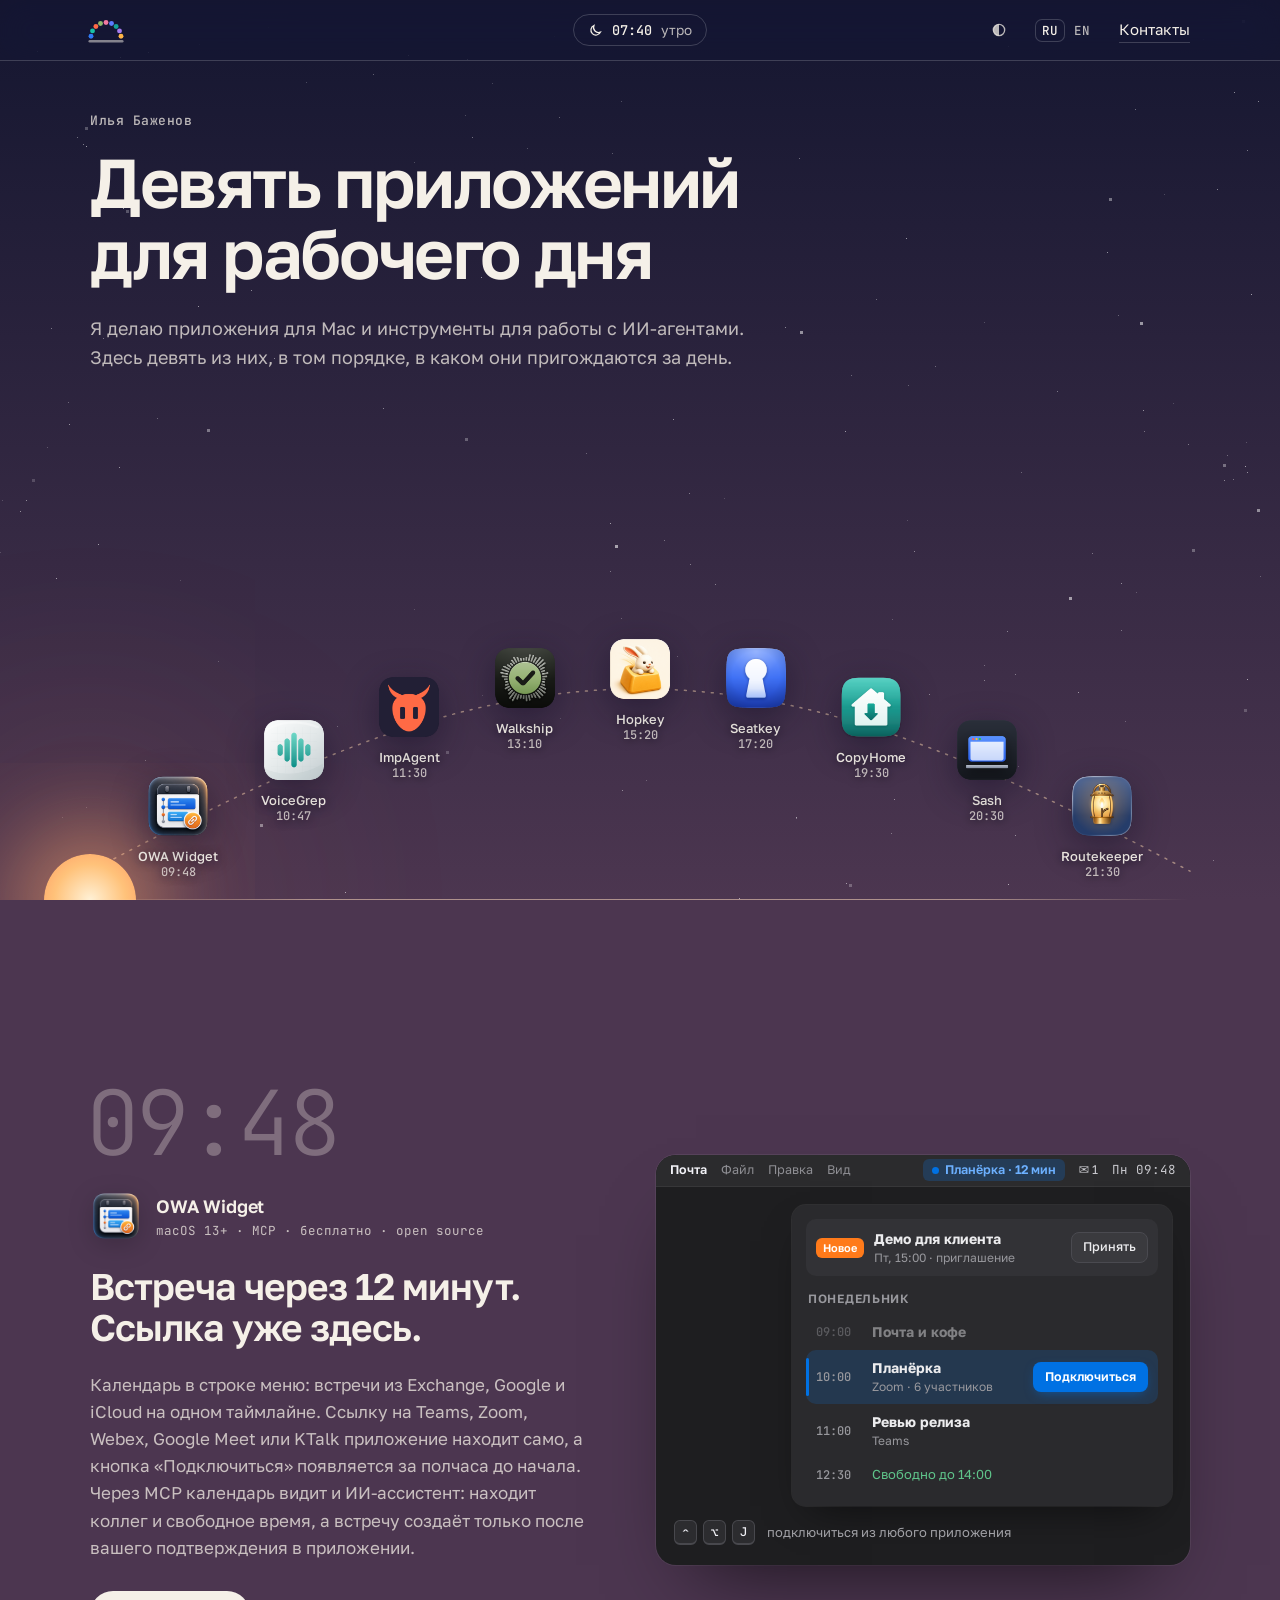
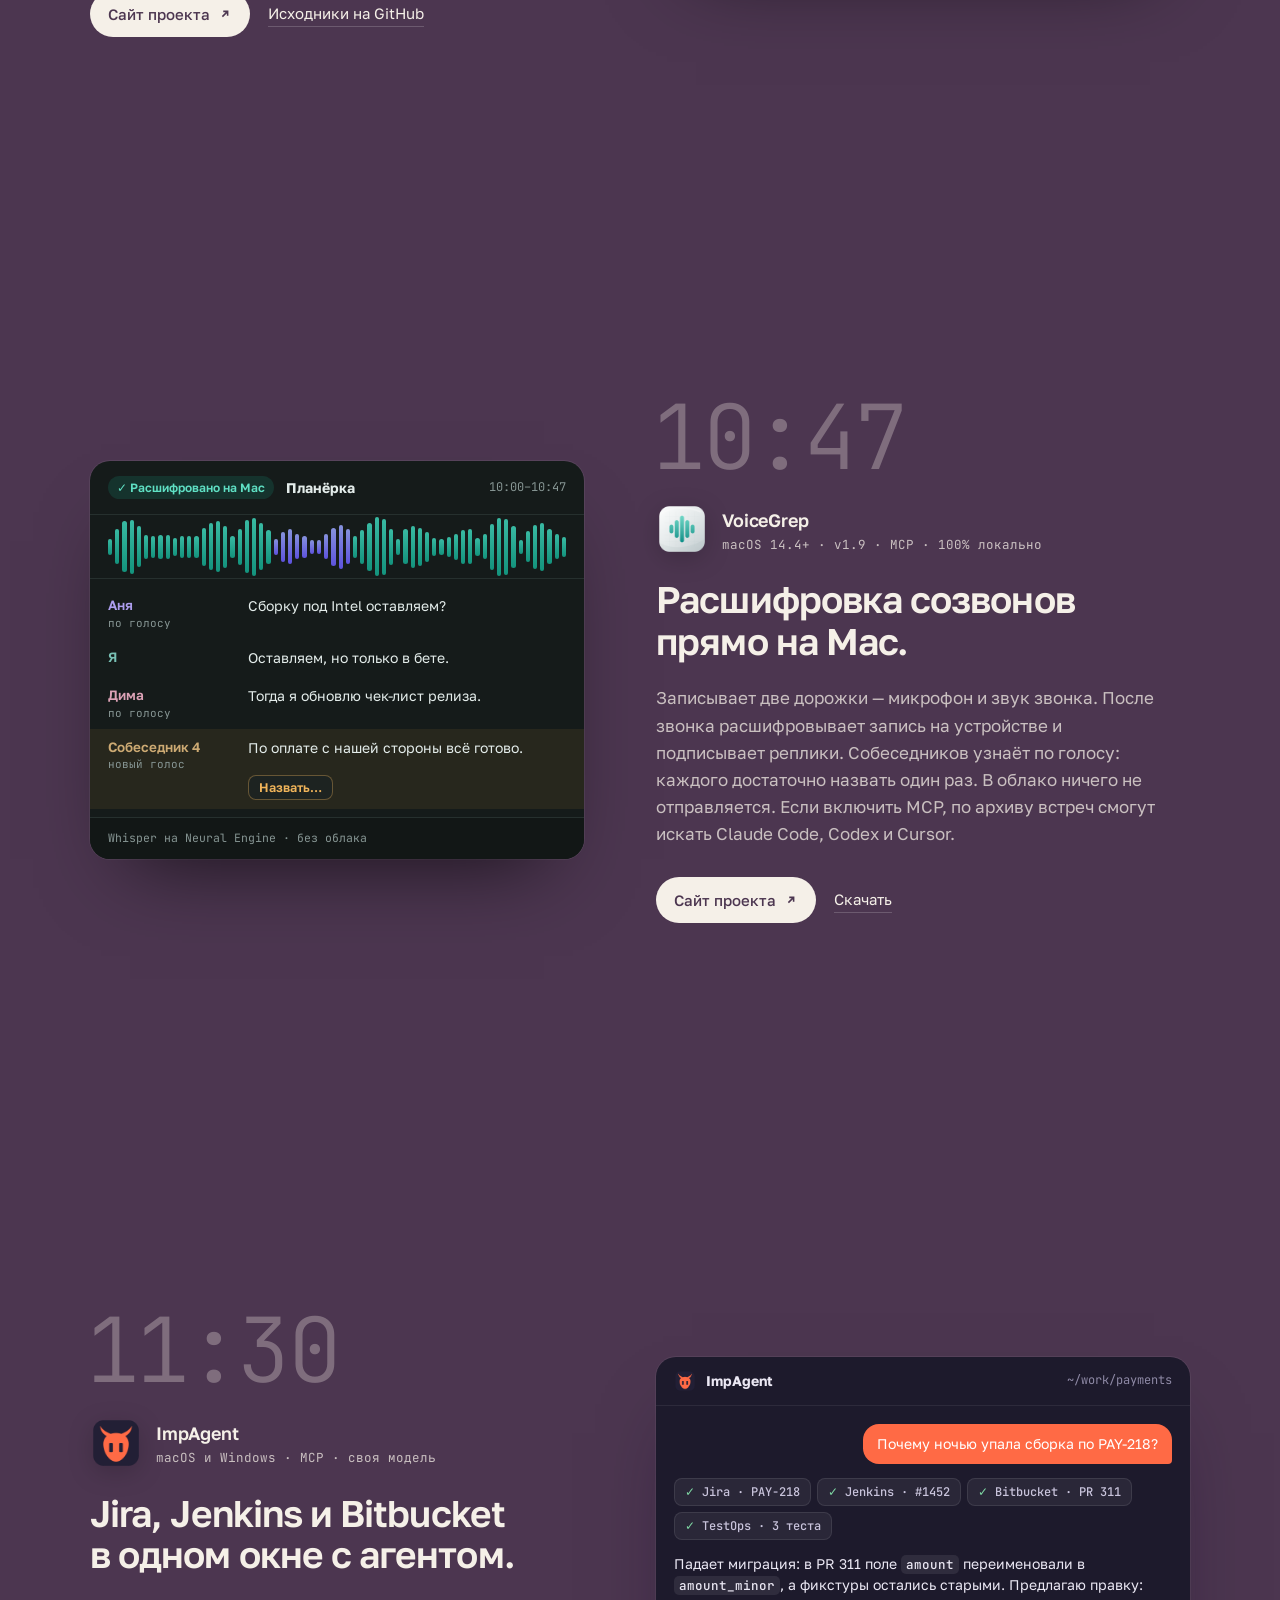
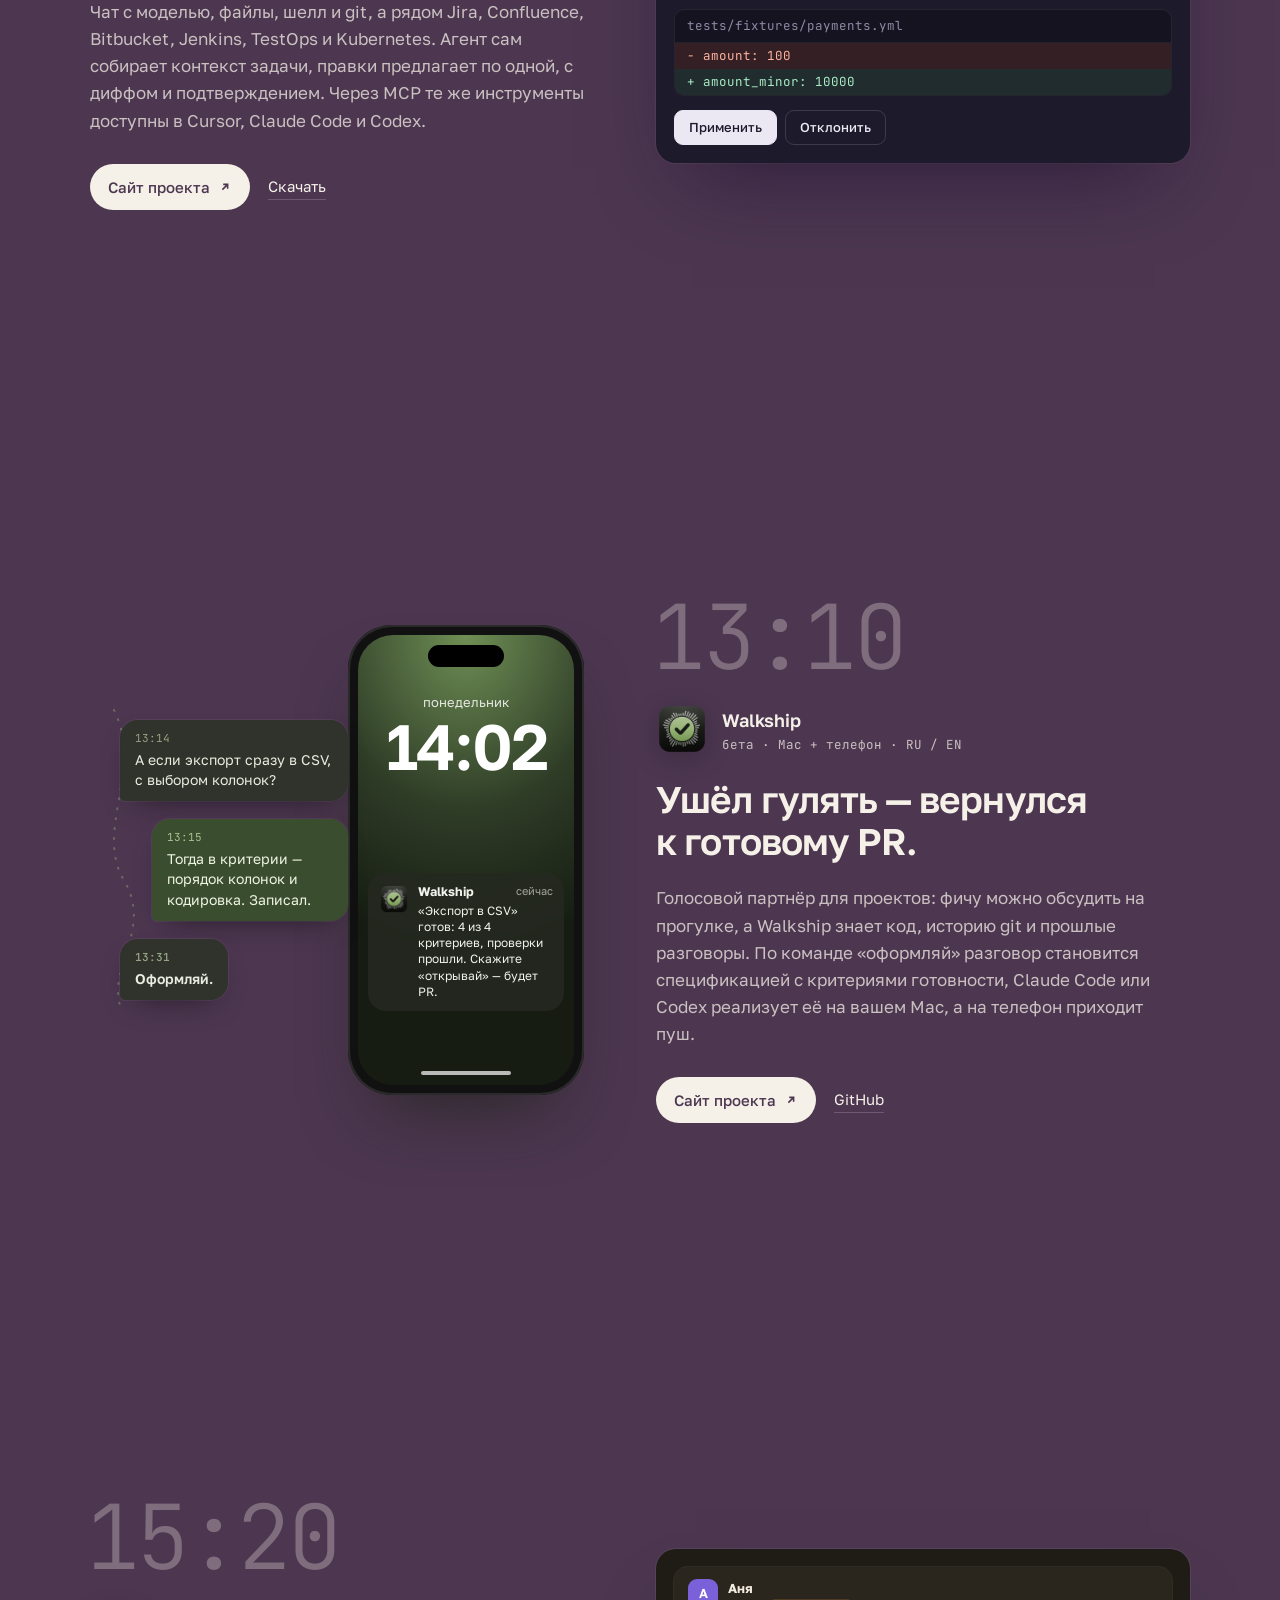
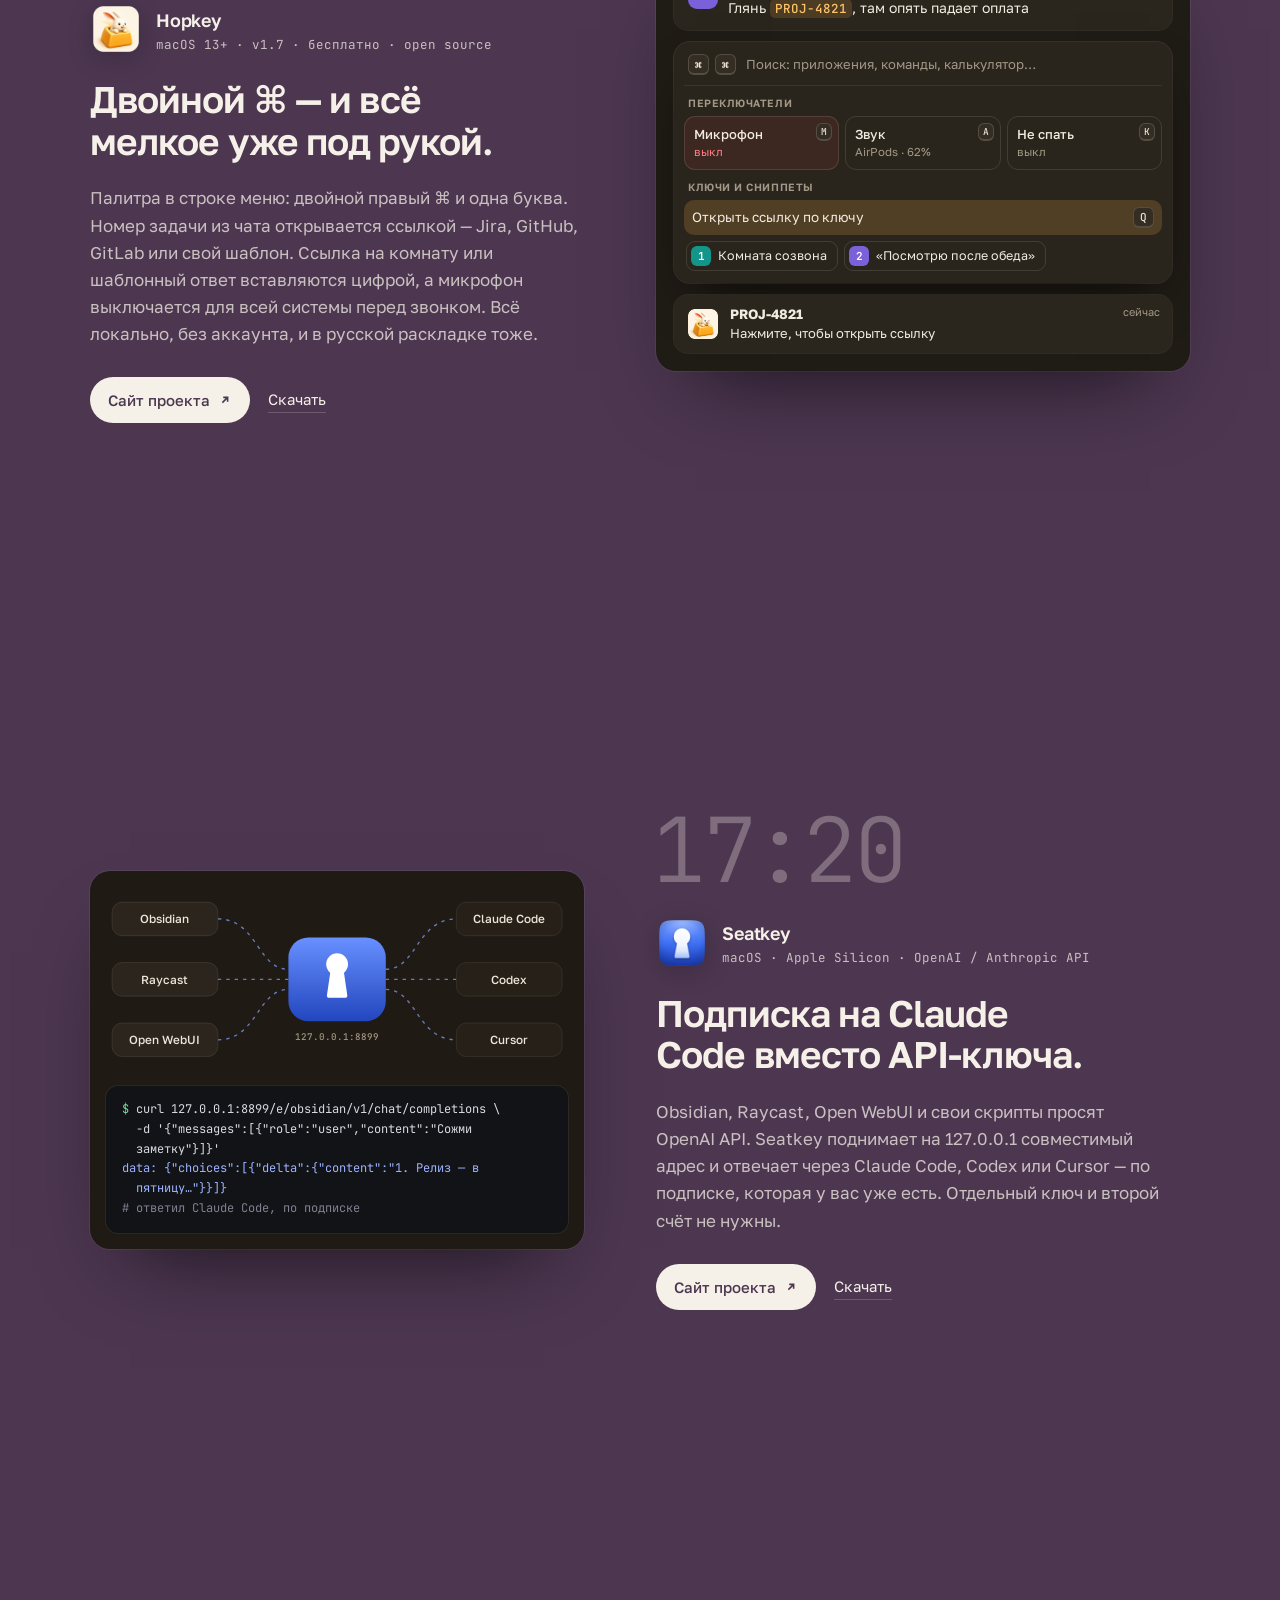
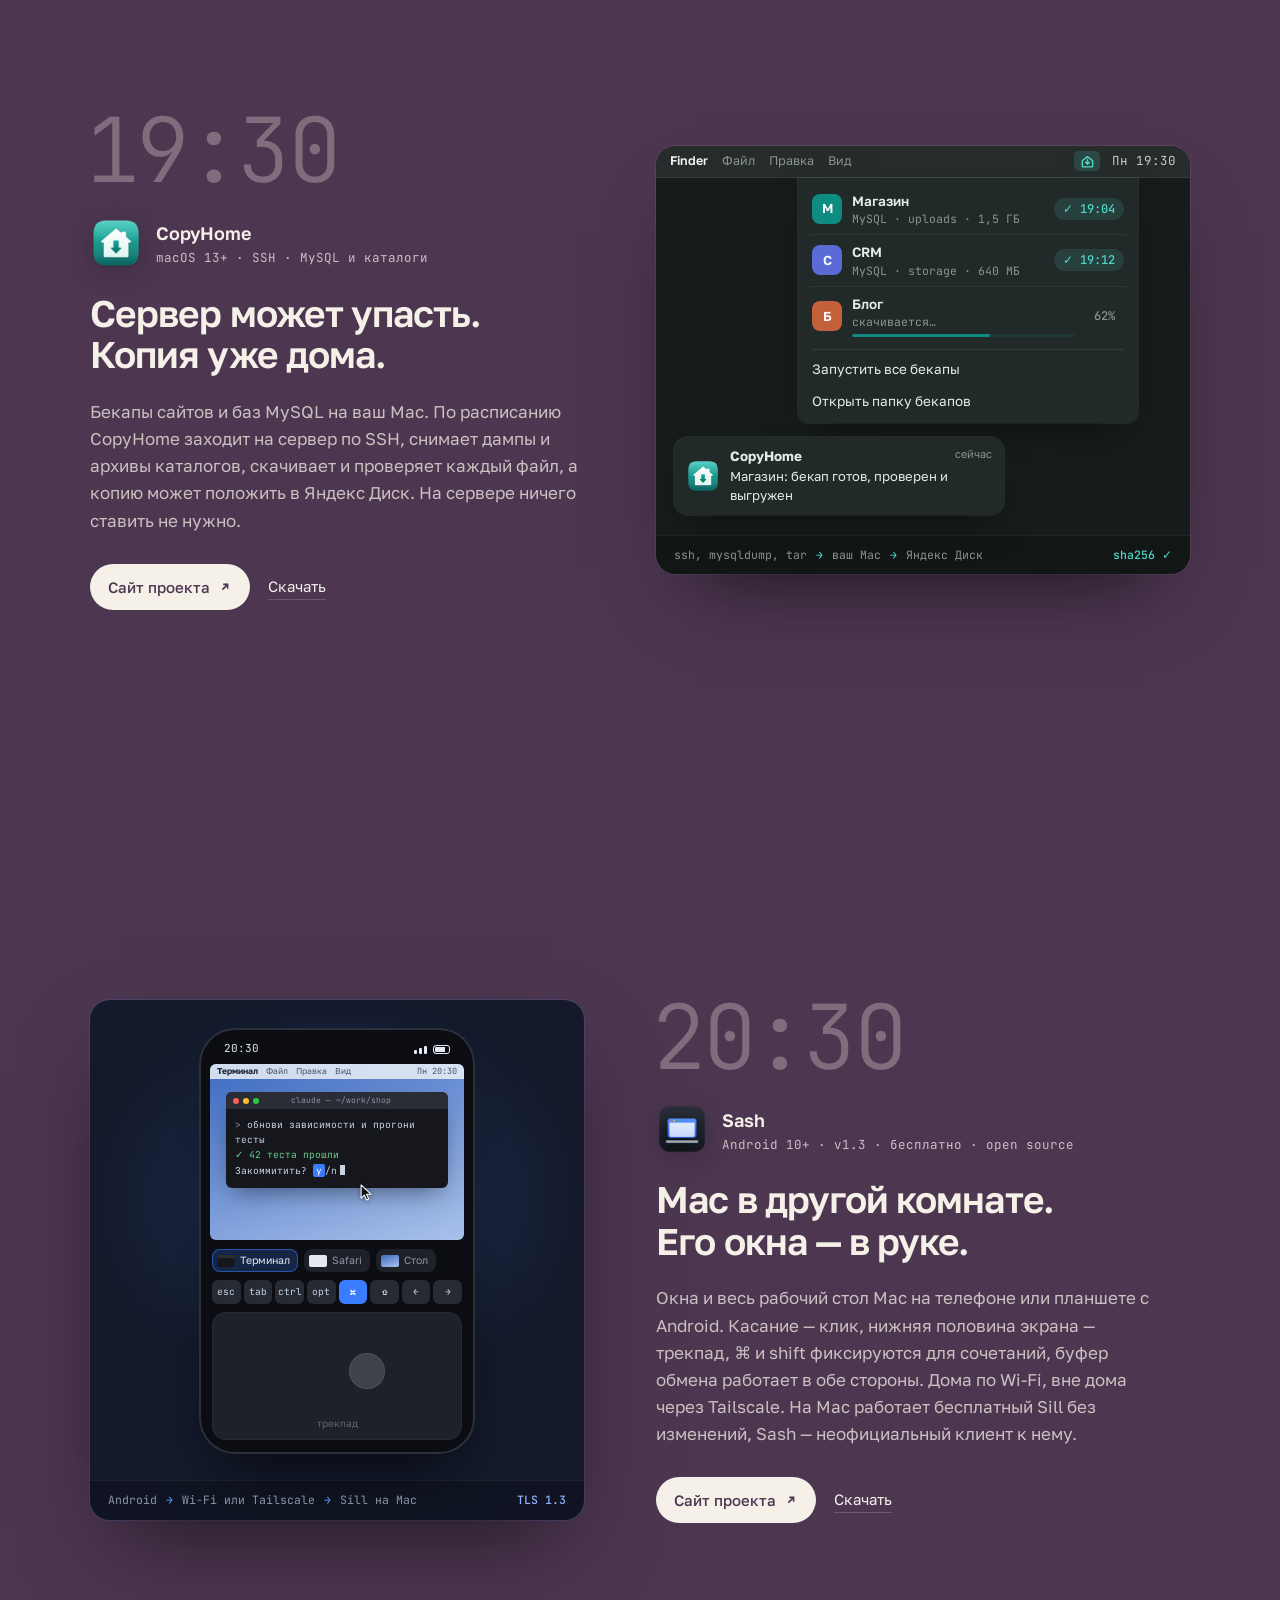
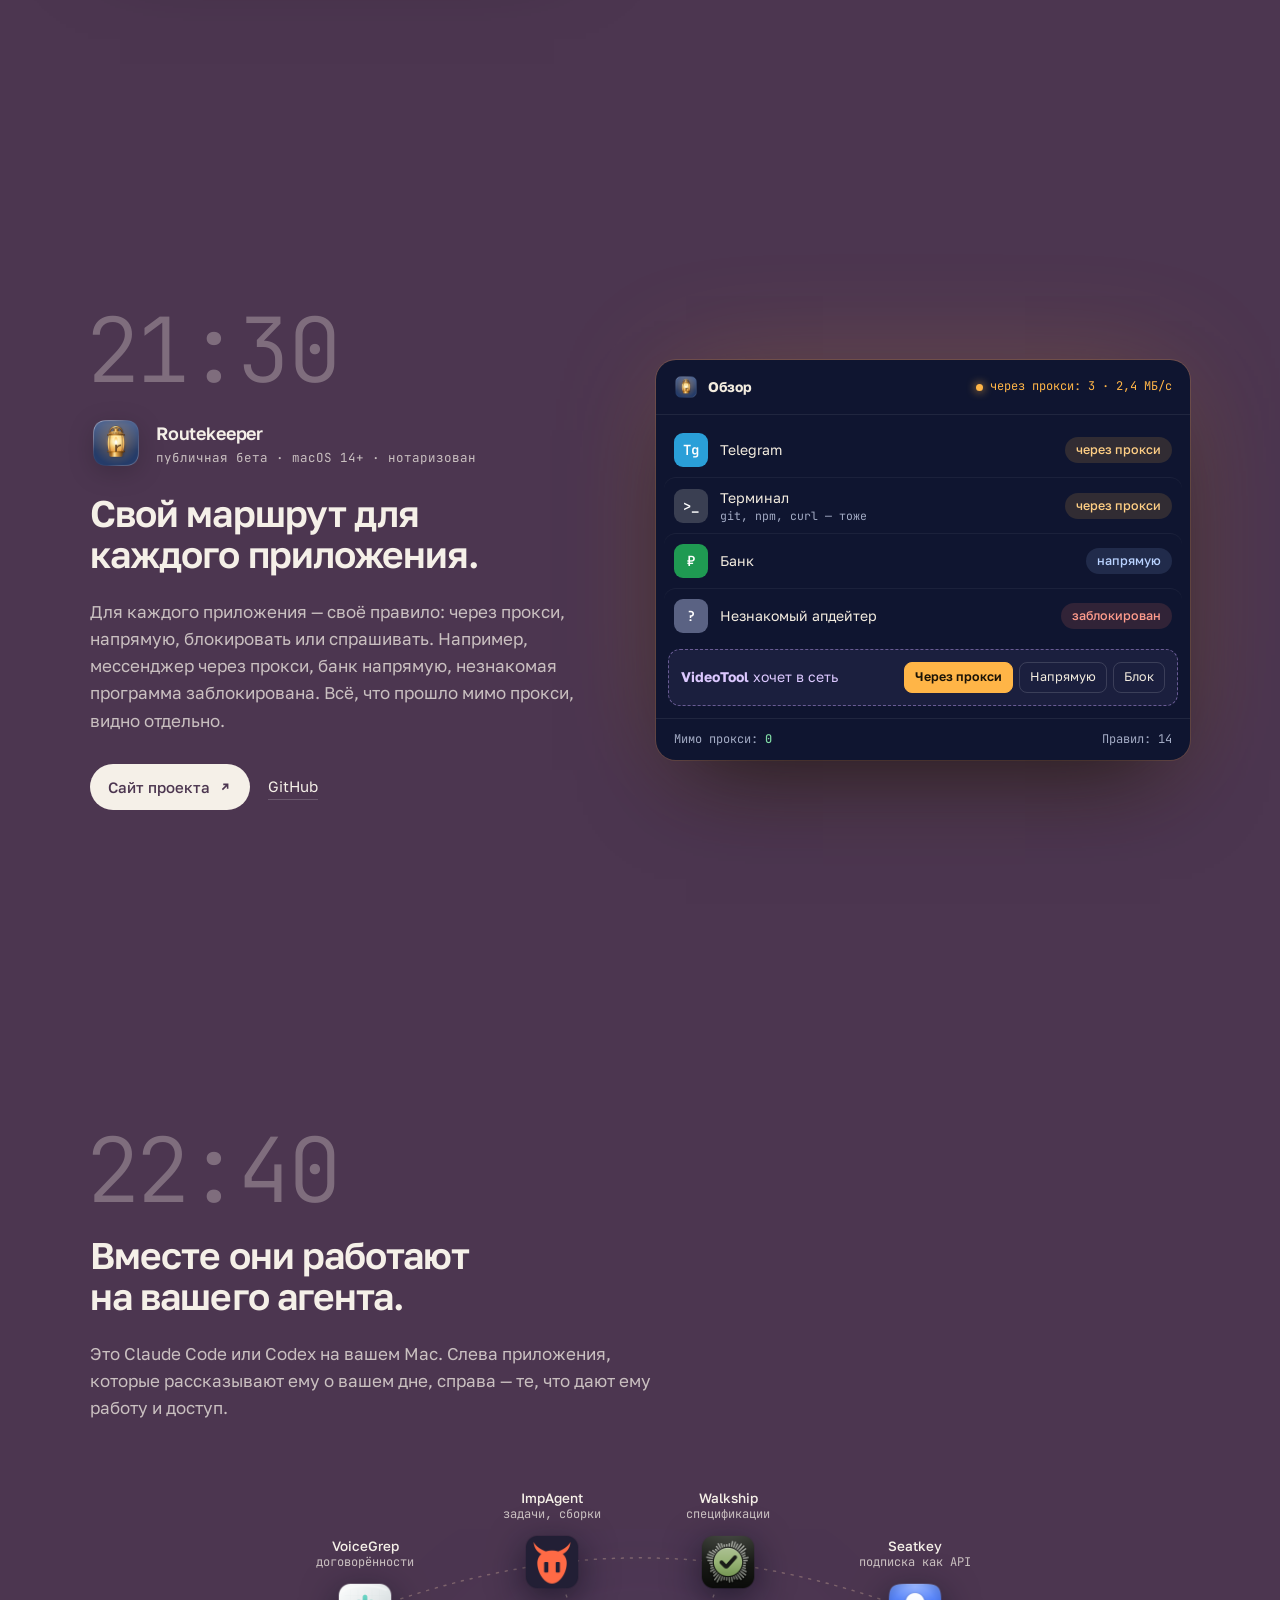
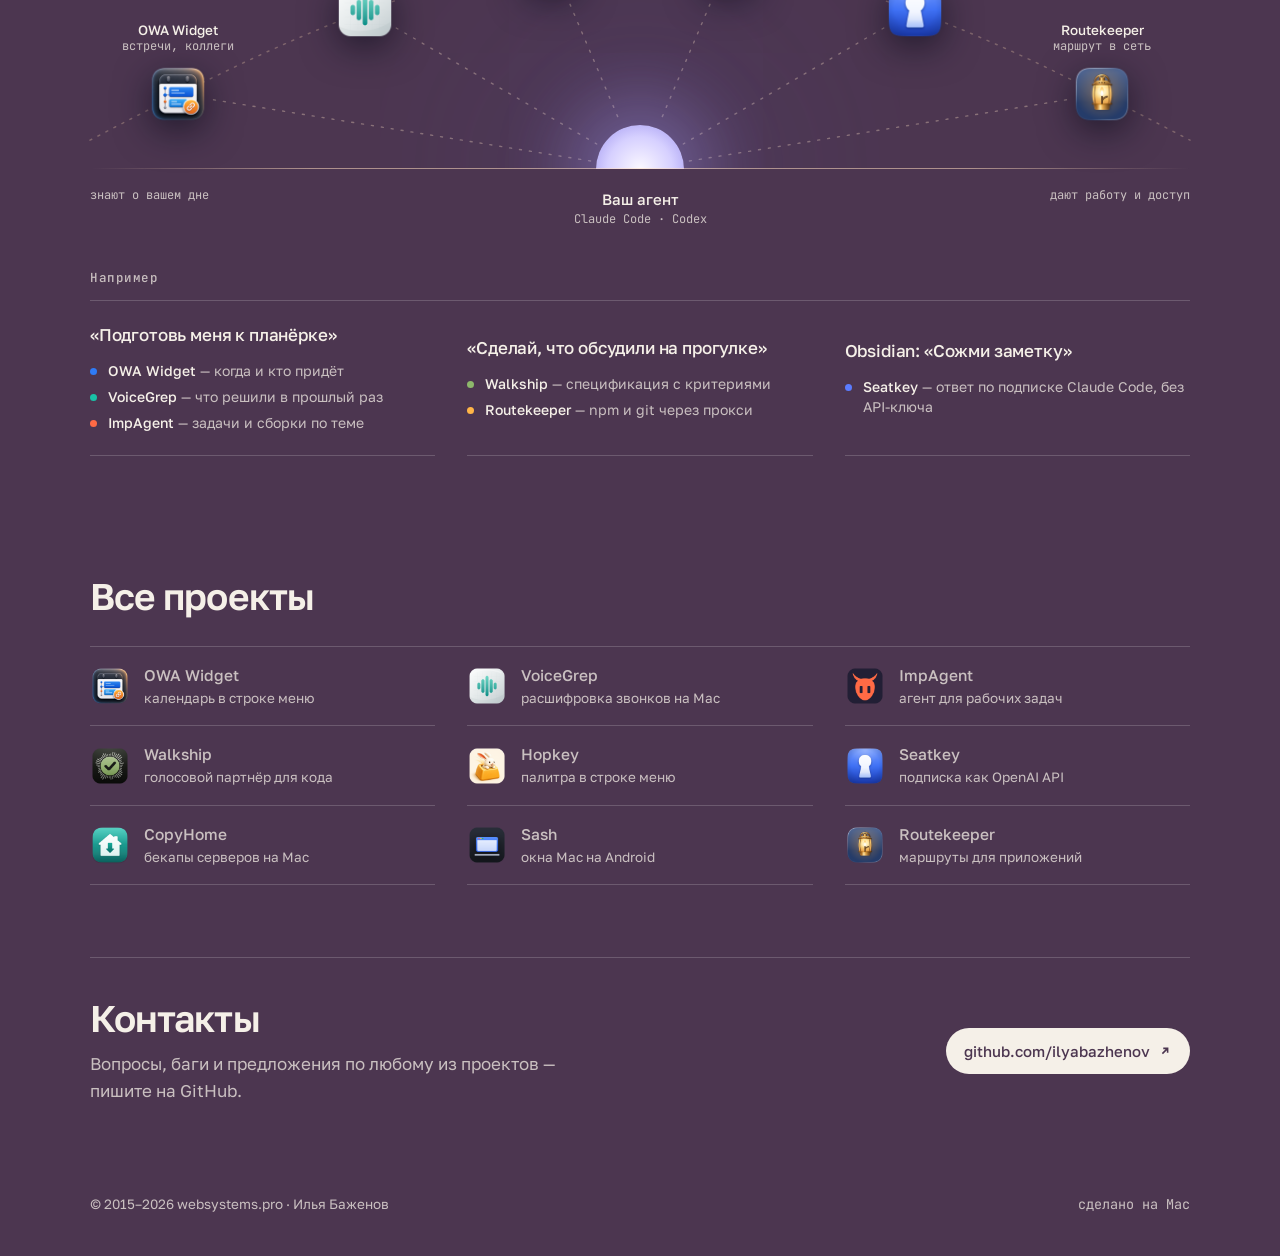
==== commit cd01ce3a: "Sash — девятое приложение: глава «20:30», точка на дуге дня и в логотипе Sash встал между CopyHome и" ====
--- a/index.html
+++ b/index.html
@@ -4,9 +4,9 @@
 <meta charset="utf-8">
 <meta name="viewport" content="width=device-width, initial-scale=1">
 <title>Приложения для рабочего дня — Илья Баженов</title>
-<meta name="description" content="Приложения для Mac и инструменты для работы с ИИ-агентами: OWA Widget, VoiceGrep, ImpAgent, Walkship, Hopkey, Seatkey, CopyHome и Routekeeper.">
+<meta name="description" content="Приложения для Mac и инструменты для работы с ИИ-агентами: OWA Widget, VoiceGrep, ImpAgent, Walkship, Hopkey, Seatkey, CopyHome, Sash и Routekeeper.">
 <meta property="og:title" content="Приложения для рабочего дня — Илья Баженов">
-<meta property="og:description" content="Приложения для Mac и инструменты для работы с ИИ-агентами: OWA Widget, VoiceGrep, ImpAgent, Walkship, Hopkey, Seatkey, CopyHome и Routekeeper.">
+<meta property="og:description" content="Приложения для Mac и инструменты для работы с ИИ-агентами: OWA Widget, VoiceGrep, ImpAgent, Walkship, Hopkey, Seatkey, CopyHome, Sash и Routekeeper.">
 <meta property="og:type" content="website">
 <meta property="og:url" content="https://websystems.pro/">
 <meta property="og:site_name" content="websystems.pro">
@@ -15,7 +15,7 @@
 <meta property="og:image" content="https://websystems.pro/assets/og.png">
 <meta property="og:image:width" content="1200">
 <meta property="og:image:height" content="630">
-<meta property="og:image:alt" content="Восемь приложений для рабочего дня: иконки OWA Widget, VoiceGrep, ImpAgent, Walkship, Hopkey, Seatkey, CopyHome и Routekeeper на дуге над горизонтом">
+<meta property="og:image:alt" content="Девять приложений для рабочего дня: иконки OWA Widget, VoiceGrep, ImpAgent, Walkship, Hopkey, Seatkey, CopyHome, Sash и Routekeeper на дуге над горизонтом">
 <meta name="twitter:card" content="summary_large_image">
 <link rel="canonical" href="https://websystems.pro/">
 <link rel="alternate" hreflang="ru" href="https://websystems.pro/">
@@ -48,14 +48,15 @@
     <a class="logo" href="#top" aria-label="websystems.pro — в начало">
       <svg viewBox="0 0 32 32" fill="none" aria-hidden="true">
         <path class="hz" d="M3 25h26" stroke-width="2" stroke-linecap="round"/>
-        <circle style="--i:0" cx="4.0" cy="21.0" r="2.15" fill="#2f7bf6"/>
-        <circle style="--i:1" cx="5.5" cy="16.1" r="2.15" fill="#19c2a6"/>
-        <circle style="--i:2" cx="8.9" cy="12.3" r="2.15" fill="#ff6a45"/>
-        <circle style="--i:3" cx="13.5" cy="10.3" r="2.15" fill="#8db86b"/>
-        <circle style="--i:4" cx="18.5" cy="10.3" r="2.15" fill="#f27aa0"/>
-        <circle style="--i:5" cx="23.1" cy="12.3" r="2.15" fill="#5b7cff"/>
-        <circle style="--i:6" cx="26.5" cy="16.1" r="2.15" fill="#14a39a"/>
-        <circle style="--i:7" cx="28.0" cy="21.0" r="2.15" fill="#ffb547"/>
+        <circle style="--i:0" cx="4.0" cy="21.0" r="1.95" fill="#2f7bf6"/>
+        <circle style="--i:1" cx="5.2" cy="16.7" r="1.95" fill="#19c2a6"/>
+        <circle style="--i:2" cx="7.9" cy="13.2" r="1.95" fill="#ff6a45"/>
+        <circle style="--i:3" cx="11.6" cy="10.8" r="1.95" fill="#8db86b"/>
+        <circle style="--i:4" cx="16.0" cy="10.0" r="1.95" fill="#f27aa0"/>
+        <circle style="--i:5" cx="20.4" cy="10.8" r="1.95" fill="#5b7cff"/>
+        <circle style="--i:6" cx="24.1" cy="13.2" r="1.95" fill="#14a39a"/>
+        <circle style="--i:7" cx="26.8" cy="16.7" r="1.95" fill="#a57cf0"/>
+        <circle style="--i:8" cx="28.0" cy="21.0" r="1.95" fill="#ffb547"/>
       </svg>
     </a>
     <span class="clock" aria-hidden="true">
@@ -76,8 +77,8 @@
   <section class="hero" data-time="07:40" data-sky="#191c37,#7d5a77" data-sky-dark="#141630,#4c3650" data-ink="light" data-stars="0.7" data-phase="утро">
     <div class="wrap">
       <div class="eyebrow">Илья Баженов</div>
-      <h1>Восемь приложений<br>для рабочего дня</h1>
-      <p class="lead">Я делаю приложения для Mac и инструменты для работы с ИИ-агентами. Здесь восемь из них, в том порядке, в каком они пригождаются за день.</p>
+      <h1>Девять приложений<br>для рабочего дня</h1>
+      <p class="lead">Я делаю приложения для Mac и инструменты для работы с ИИ-агентами. Здесь девять из них, в том порядке, в каком они пригождаются за день.</p>
     </div>
     <div class="hero-glow" aria-hidden="true"></div>
     <div class="wrap arc-wrap">
@@ -86,12 +87,13 @@
         <div class="sun" aria-hidden="true"></div>
         <div class="horizon" aria-hidden="true"></div>
         <a class="pt" href="#owawidget" style="--x:8;--y:31"><img src="assets/icons/owawidget.png" alt="OWA Widget"><span class="lbl"><b>OWA Widget</b>09:48</span></a>
-        <a class="pt" href="#voicegrep" style="--x:20;--y:57"><img src="assets/icons/voicegrep.png" alt="VoiceGrep"><span class="lbl"><b>VoiceGrep</b>10:47</span></a>
-        <a class="pt" href="#impagent" style="--x:32;--y:76"><img src="assets/icons/impagent.png" alt="ImpAgent"><span class="lbl"><b>ImpAgent</b>11:30</span></a>
-        <a class="pt" href="#walkship" style="--x:44;--y:87"><img src="assets/icons/walkship.png" alt="Walkship"><span class="lbl"><b>Walkship</b>13:10</span></a>
-        <a class="pt" href="#hopkey" style="--x:56;--y:87"><img src="assets/icons/hopkey.png" alt="Hopkey"><span class="lbl"><b>Hopkey</b>15:20</span></a>
-        <a class="pt" href="#seatkey" style="--x:68;--y:76"><img src="assets/icons/seatkey.png" alt="Seatkey"><span class="lbl"><b>Seatkey</b>17:20</span></a>
-        <a class="pt" href="#copyhome" style="--x:80;--y:57"><img src="assets/icons/copyhome.png" alt="CopyHome"><span class="lbl"><b>CopyHome</b>19:30</span></a>
+        <a class="pt" href="#voicegrep" style="--x:18.5;--y:54"><img src="assets/icons/voicegrep.png" alt="VoiceGrep"><span class="lbl"><b>VoiceGrep</b>10:47</span></a>
+        <a class="pt" href="#impagent" style="--x:29;--y:72"><img src="assets/icons/impagent.png" alt="ImpAgent"><span class="lbl"><b>ImpAgent</b>11:30</span></a>
+        <a class="pt" href="#walkship" style="--x:39.5;--y:84"><img src="assets/icons/walkship.png" alt="Walkship"><span class="lbl"><b>Walkship</b>13:10</span></a>
+        <a class="pt" href="#hopkey" style="--x:50;--y:88"><img src="assets/icons/hopkey.png" alt="Hopkey"><span class="lbl"><b>Hopkey</b>15:20</span></a>
+        <a class="pt" href="#seatkey" style="--x:60.5;--y:84"><img src="assets/icons/seatkey.png" alt="Seatkey"><span class="lbl"><b>Seatkey</b>17:20</span></a>
+        <a class="pt" href="#copyhome" style="--x:71;--y:72"><img src="assets/icons/copyhome.png" alt="CopyHome"><span class="lbl"><b>CopyHome</b>19:30</span></a>
+        <a class="pt" href="#sash" style="--x:81.5;--y:54"><img src="assets/icons/sash.png" alt="Sash"><span class="lbl"><b>Sash</b>20:30</span></a>
         <a class="pt" href="#routekeeper" style="--x:92;--y:31"><img src="assets/icons/routekeeper.png" alt="Routekeeper"><span class="lbl"><b>Routekeeper</b>21:30</span></a>
       </div>
     </div>
@@ -361,9 +363,51 @@
     </div>
   </section>
 
+  <!-- 20:30 — Sash -->
+  <section class="ch" id="sash" data-time="20:30" data-sky="#222543,#4e3c5c" data-sky-dark="#171829,#1f1a2b" data-ink="light" data-stars="0.6" data-phase="вечер" style="--accent:#5a92ff">
+    <div class="wrap ch-grid flip">
+      <div class="ch-text rv">
+        <div class="ch-time">20:30</div>
+        <div class="ch-app">
+          <img src="assets/icons/sash.png" alt="" width="52" height="52">
+          <div><b>Sash</b><span>Android 10+ · v1.3 · бесплатно · open source</span></div>
+        </div>
+        <h2>Mac в&nbsp;другой комнате. Его окна&nbsp;— в&nbsp;руке.</h2>
+        <p class="story">Окна и весь рабочий стол Mac на телефоне или планшете с Android. Касание — клик, нижняя половина экрана — трекпад, ⌘ и shift фиксируются для сочетаний, буфер обмена работает в обе стороны. Дома по Wi‑Fi, вне дома через Tailscale. На Mac работает бесплатный Sill без изменений, Sash — неофициальный клиент к нему.</p>
+        <div class="ch-links">
+          <a class="go" href="https://usesash.app/#ru" target="_blank">Сайт проекта <svg viewBox="0 0 16 16" fill="none" stroke="currentColor" stroke-width="1.8"><path d="M5 11l6-6M6 5h5v5"/></svg></a>
+          <a class="sub" href="https://github.com/ilyabazhenov/sill-android/releases/latest" target="_blank">Скачать</a>
+        </div>
+      </div>
+      <div class="ch-visual rv">
+        <div class="v sh" aria-hidden="true">
+          <div class="sh-phone">
+            <div class="sh-st mono"><span>20:30</span><span class="sh-sig"><i></i><i></i><i></i><b></b></span></div>
+            <div class="sh-mac">
+              <div class="sh-mb"><b>Терминал</b><span>Файл</span><span>Правка</span><span>Вид</span><span class="sh-clk mono">Пн 20:30</span></div>
+              <div class="sh-win">
+                <div class="sh-tb"><i style="--c:#ff5f57"></i><i style="--c:#febc2e"></i><i style="--c:#28c840"></i><span class="mono">claude — ~/work/shop</span></div>
+                <div class="sh-term mono">
+                  <div class="step" style="--d:.1s"><span class="p">&gt;</span> обнови зависимости и прогони тесты</div>
+                  <div class="ok step" style="--d:.45s">✓ 42 теста прошли</div>
+                  <div class="step" style="--d:.8s">Закоммитить? <span class="y">y</span>/n<i class="sh-caret"></i></div>
+                </div>
+              </div>
+              <svg class="sh-cur" viewBox="0 0 18 26"><path d="M1.5 1.5v20l5-4.6 3.4 7.6 3.3-1.5-3.3-7.4h6.6z" fill="#111" stroke="#fff" stroke-width="1.6" stroke-linejoin="round"/></svg>
+            </div>
+            <div class="sh-chips"><span class="on"><i class="t"></i>Терминал</span><span><i></i>Safari</span><span><i class="w"></i>Стол</span></div>
+            <div class="sh-keys mono"><span>esc</span><span>tab</span><span>ctrl</span><span>opt</span><span class="on">⌘</span><span>⇧</span><span>←</span><span>→</span></div>
+            <div class="sh-pad"><span class="sh-touch"></span><span class="sh-hint">трекпад</span></div>
+          </div>
+          <div class="sh-foot mono"><span>Android</span><i>→</i><span>Wi‑Fi или Tailscale</span><i>→</i><span>Sill на Mac</span><b>TLS 1.3</b></div>
+        </div>
+      </div>
+    </div>
+  </section>
+
   <!-- 21:30 — Routekeeper -->
   <section class="ch" id="routekeeper" data-time="21:30" data-sky="#121834,#0a0f1f" data-ink="light" data-stars="0.85" data-phase="ночь" style="--accent:#ffb547">
-    <div class="wrap ch-grid flip">
+    <div class="wrap ch-grid">
       <div class="ch-text rv">
         <div class="ch-time">21:30</div>
         <div class="ch-app">
@@ -459,6 +503,7 @@
           <a href="https://ilyabazhenov.github.io/Hopkey/" target="_blank"><img src="assets/icons/hopkey.png" alt=""><span><b>Hopkey</b><span>палитра в строке меню</span></span></a>
           <a href="https://seatkey.dev/" target="_blank"><img src="assets/icons/seatkey.png" alt=""><span><b>Seatkey</b><span>подписка как OpenAI API</span></span></a>
           <a href="https://copyhome.app/" target="_blank"><img src="assets/icons/copyhome.png" alt=""><span><b>CopyHome</b><span>бекапы серверов на Mac</span></span></a>
+          <a href="https://usesash.app/#ru" target="_blank"><img src="assets/icons/sash.png" alt=""><span><b>Sash</b><span>окна Mac на Android</span></span></a>
           <a href="https://getroutekeeper.app/" target="_blank"><img src="assets/icons/routekeeper.png" alt=""><span><b>Routekeeper</b><span>маршруты для приложений</span></span></a>
         </nav>
       </div>
--- a/assets/site.css
+++ b/assets/site.css
@@ -367,6 +367,61 @@
 .cp-foot i { font-style: normal; color: #0e8c82; }
 .cp-foot b { margin-left: auto; font-weight: 500; color: #0b6f6a; }
 
+/* ----- Sash ----- */
+/* телефон в режиме трекпада: сверху экран Mac, ниже окна, клавиши и трекпад; телефон одинаковый в обеих темах */
+.sh {
+  padding-top: 30px; color: #e6eaf2;
+  background: radial-gradient(70% 55% at 50% 38%, rgba(90, 146, 255, 0.22), transparent 70%), #141a2c;
+  box-shadow: 0 40px 90px -30px rgba(0, 0, 0, 0.6), 0 0 0 1px rgba(90, 146, 255, 0.16);
+}
+.sh-phone {
+  width: 272px; margin: 0 auto; padding: 8px 9px 12px; border-radius: 34px;
+  background: #0b0d12; box-shadow: 0 0 0 2px #2b303a, 0 30px 60px -20px rgba(0, 0, 0, 0.7);
+}
+.sh-st { display: flex; justify-content: space-between; align-items: center; padding: 3px 14px 7px; font-size: 11px; }
+.sh-sig { display: flex; align-items: flex-end; gap: 2px; }
+.sh-sig i { width: 3px; border-radius: 1px; background: currentColor; }
+.sh-sig i:nth-child(1) { height: 4px; }
+.sh-sig i:nth-child(2) { height: 6px; }
+.sh-sig i:nth-child(3) { height: 8px; }
+.sh-sig b { width: 17px; height: 9px; margin-left: 4px; border: 1.5px solid currentColor; border-radius: 3px; box-shadow: inset 0 0 0 1px #0b0d12; background: linear-gradient(90deg, currentColor 70%, transparent 70%); }
+.sh-mac { position: relative; height: 176px; border-radius: 6px; overflow: hidden; background: linear-gradient(160deg, #3e6cc4, #a9c1ea); }
+.sh-mb { display: flex; align-items: center; gap: 8px; height: 15px; padding: 0 7px; font-size: 8.5px; color: #1d2330; background: rgba(246, 248, 251, 0.8); }
+.sh-mb span { color: #4a5468; }
+.sh-clk { margin-left: auto; }
+.sh-win { position: absolute; left: 16px; right: 16px; top: 28px; border-radius: 6px; overflow: hidden; background: #15171d; box-shadow: 0 10px 24px -8px rgba(0, 0, 0, 0.5); }
+.sh-tb { display: flex; align-items: center; gap: 4px; height: 17px; padding: 0 7px; background: #2a2d35; }
+.sh-tb i { width: 6px; height: 6px; border-radius: 50%; background: var(--c); }
+.sh-tb span { flex: 1; margin-right: 22px; text-align: center; font-size: 8px; color: #8a93a6; }
+.sh-term { padding: 8px 9px 10px; font-size: 9.5px; line-height: 1.6; color: #c9d3e4; }
+.sh-term .p { color: #8a93a6; }
+.sh-term .ok { color: #6fd08c; }
+.sh-term .y { padding: 0 3px; border-radius: 2px; color: #fff; background: #3a7bff; }
+.sh-caret { display: inline-block; width: 5px; height: 10px; margin-left: 3px; vertical-align: -1px; background: #c9d3e4; animation: shblink 1.1s steps(1) infinite; }
+@keyframes shblink { 50% { opacity: 0; } }
+/* курсор на Mac повторяет движение пальца по трекпаду */
+.sh-cur { position: absolute; left: 150px; top: 120px; width: 12px; height: 17px; filter: drop-shadow(0 1px 2px rgba(0, 0, 0, 0.4)); animation: shmove 6s ease-in-out infinite; }
+.sh-chips { display: flex; gap: 6px; padding: 9px 2px 0; font-size: 10.5px; }
+.sh-chips span { display: flex; align-items: center; gap: 5px; padding: 4px 8px 4px 5px; border-radius: 8px; background: #1e2128; color: #8a93a6; }
+.sh-chips span.on { color: #e6eaf2; background: rgba(58, 123, 255, 0.22); box-shadow: inset 0 0 0 1px rgba(58, 123, 255, 0.55); }
+.sh-chips i { width: 18px; height: 12px; border-radius: 2px; background: #e6eaf0; }
+.sh-chips i.t { background: #15171d; box-shadow: inset 0 3px 0 #2a2d35; }
+.sh-chips i.w { background: linear-gradient(160deg, #3e6cc4, #a9c1ea); }
+.sh-keys { display: grid; grid-template-columns: repeat(8, minmax(0, 1fr)); gap: 3px; padding: 8px 2px 0; font-size: 9.5px; }
+.sh-keys span { display: grid; place-items: center; height: 24px; border-radius: 6px; background: #262a33; color: #c9d3e4; }
+.sh-keys span.on { background: #3a7bff; color: #fff; }
+.sh-pad { position: relative; height: 128px; margin: 8px 2px 0; border-radius: 14px; background: #1e2128; box-shadow: inset 0 0 0 1px rgba(255, 255, 255, 0.04); }
+.sh-hint { position: absolute; left: 0; right: 0; bottom: 10px; text-align: center; font-size: 10px; color: #5c6476; }
+.sh-touch {
+  position: absolute; left: 62%; top: 46%; width: 34px; height: 34px; margin: -17px; border-radius: 50%;
+  background: rgba(230, 234, 242, 0.16); box-shadow: 0 0 0 1px rgba(230, 234, 242, 0.25);
+  animation: shmove 6s ease-in-out infinite;
+}
+@keyframes shmove { 0%, 100% { transform: translate(0, 0); } 45%, 60% { transform: translate(-56px, -12px); } }
+.sh-foot { display: flex; flex-wrap: wrap; align-items: center; gap: 6px 9px; margin-top: 28px; padding: 11px 18px; font-size: 11.5px; color: #8a93a6; background: rgba(0, 0, 0, 0.22); border-top: 1px solid rgba(255, 255, 255, 0.06); }
+.sh-foot i { font-style: normal; color: #5a92ff; }
+.sh-foot b { margin-left: auto; font-weight: 500; color: #8fb3ff; }
+
 /* ----- Routekeeper ----- */
 .rk { background: #0f1530; color: #f3ecdf; box-shadow: 0 40px 90px -30px rgba(0, 0, 0, 0.7), 0 0 0 1px rgba(255, 181, 71, 0.16), 0 0 120px -20px rgba(255, 181, 71, 0.25); }
 .rk-top { display: flex; align-items: center; gap: 10px; padding: 15px 18px; border-bottom: 1px solid rgba(255, 255, 255, 0.07); }
@@ -565,6 +620,10 @@
   .ch-grid.flip .ch-text { order: 0; }
   .ch-visual { max-width: 620px; }
   .index { grid-template-columns: repeat(2, minmax(0, 1fr)); }
+  /* девять иконок по 68px на узкой дуге наезжают друг на друга */
+  .pt img { width: 54px; height: 54px; }
+  .pt .lbl { font-size: 11px; }
+  .pt .lbl b { font-size: 12px; }
 }
 @media (max-width: 640px) {
   body { font-size: 16px; }
@@ -582,21 +641,25 @@
   /* иконки с равным шагом по длине дуги, подписи внутри купола, у верхних — над иконкой */
   .pt { left: calc(var(--mx) * 1%); bottom: calc(var(--my) * 1%); }
   .pt:nth-of-type(1) { --mx: 7.4; --my: 29.5; }
-  .pt:nth-of-type(2) { --mx: 16.6; --my: 49.8; }
-  .pt:nth-of-type(3) { --mx: 27; --my: 69.1; }
-  .pt:nth-of-type(4) { --mx: 40.8; --my: 84.9; }
-  .pt:nth-of-type(5) { --mx: 59.2; --my: 84.9; }
-  .pt:nth-of-type(6) { --mx: 73; --my: 69.1; }
-  .pt:nth-of-type(7) { --mx: 83.4; --my: 49.8; }
-  .pt:nth-of-type(8) { --mx: 92.6; --my: 29.5; }
+  .pt:nth-of-type(2) { --mx: 15.3; --my: 47.2; }
+  .pt:nth-of-type(3) { --mx: 24.2; --my: 64.3; }
+  .pt:nth-of-type(4) { --mx: 35; --my: 79.7; }
+  .pt:nth-of-type(5) { --mx: 50; --my: 88; }
+  .pt:nth-of-type(6) { --mx: 65; --my: 79.7; }
+  .pt:nth-of-type(7) { --mx: 75.8; --my: 64.3; }
+  .pt:nth-of-type(8) { --mx: 84.7; --my: 47.2; }
+  .pt:nth-of-type(9) { --mx: 92.6; --my: 29.5; }
   .pt img { width: 46px; height: 46px; }
   .pt .lbl { position: absolute; top: 50%; margin: 0; font-size: 11.5px; line-height: 1.35; }
   .pt:nth-of-type(-n+2) .lbl { left: 100%; padding-left: 10px; transform: translateY(-50%); text-align: left; }
-  .pt:nth-of-type(n+7) .lbl { right: 100%; padding-right: 10px; transform: translateY(-50%); text-align: right; }
-  /* к вершине дуга поднимается выше иконок, поэтому подписи над иконками: крайние сдвинуты наружу */
-  .pt:nth-of-type(n+3):nth-of-type(-n+6) .lbl { top: auto; bottom: 100%; padding-bottom: 8px; }
-  .pt:nth-of-type(3) .lbl { right: 0; text-align: right; }
-  .pt:nth-of-type(4) .lbl, .pt:nth-of-type(5) .lbl { left: 50%; transform: translateX(-50%); text-align: center; }
+  .pt:nth-of-type(n+8) .lbl { right: 100%; padding-right: 10px; transform: translateY(-50%); text-align: right; }
+  /* к вершине дуга поднимается выше иконок, поэтому подписи над иконками: крайние сдвинуты наружу,
+     у третьей и седьмой — ещё дальше, чтобы не задеть соседнюю иконку */
+  .pt:nth-of-type(n+3):nth-of-type(-n+7) .lbl { top: auto; bottom: 100%; padding-bottom: 8px; }
+  .pt:nth-of-type(3) .lbl { right: 14px; text-align: right; }
+  .pt:nth-of-type(7) .lbl { left: 14px; text-align: left; }
+  .pt:nth-of-type(4) .lbl { right: 0; text-align: right; }
+  .pt:nth-of-type(5) .lbl { left: 50%; transform: translateX(-50%); text-align: center; }
   .pt:nth-of-type(6) .lbl { left: 0; text-align: left; }
   .sun { width: 70px; height: 70px; left: -24px; bottom: -35px; }
   .ch { padding: 96px 0 72px; min-height: auto; }
@@ -615,11 +678,7 @@
   .pt .lbl { font-size: 10.5px; }
   .pt .lbl b { font-size: 12px; }
   .pt:nth-of-type(-n+2) .lbl { padding-left: 8px; }
-  .pt:nth-of-type(n+7) .lbl { padding-right: 8px; }
-  .pt:nth-of-type(4) .lbl { left: auto; right: 0; transform: none; text-align: right; }
-  .pt:nth-of-type(5) .lbl { left: 0; transform: none; text-align: left; }
-  .pt:nth-of-type(3) .lbl { right: 8px; }
-  .pt:nth-of-type(6) .lbl { left: 8px; }
+  .pt:nth-of-type(n+8) .lbl { padding-right: 8px; }
   /* в попапе OWA кнопки переносятся под текст, иначе обрезаются */
   .owa-body { padding: 12px; }
   .owa-pop { padding: 10px; }
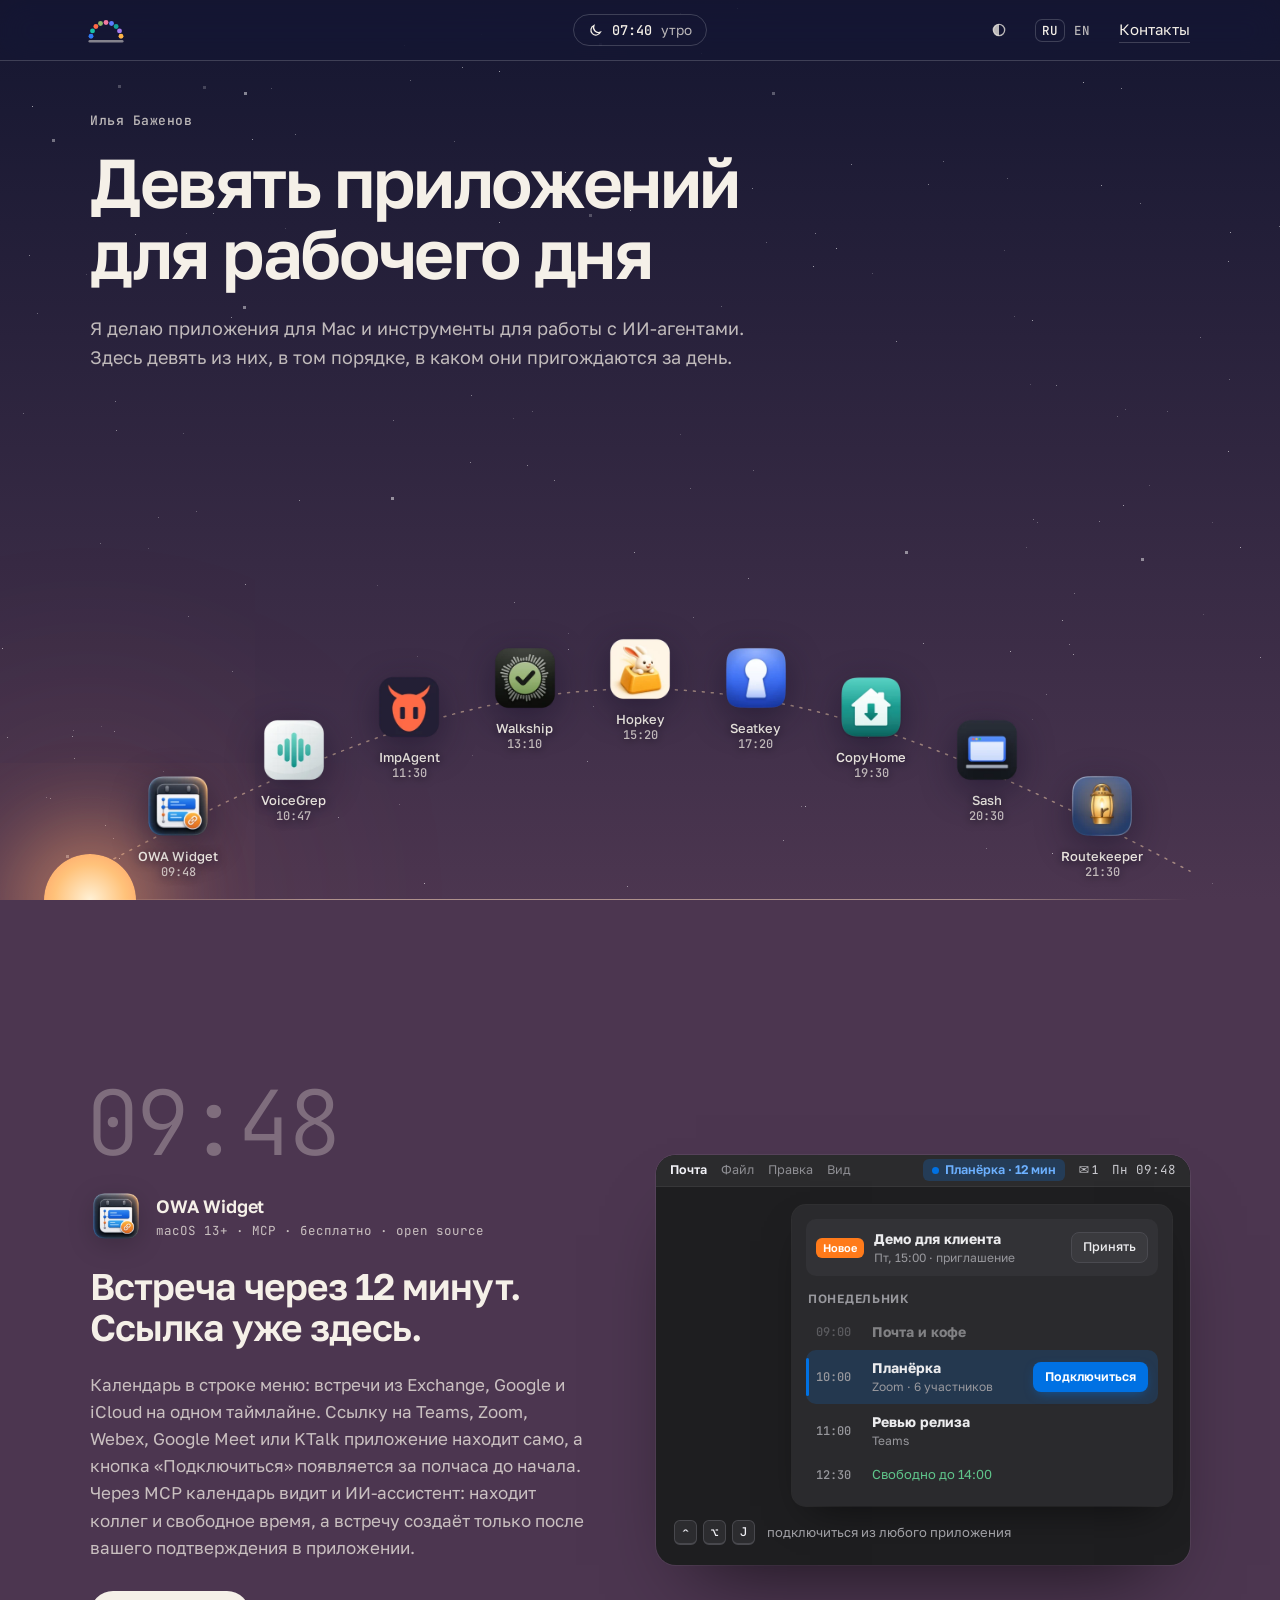
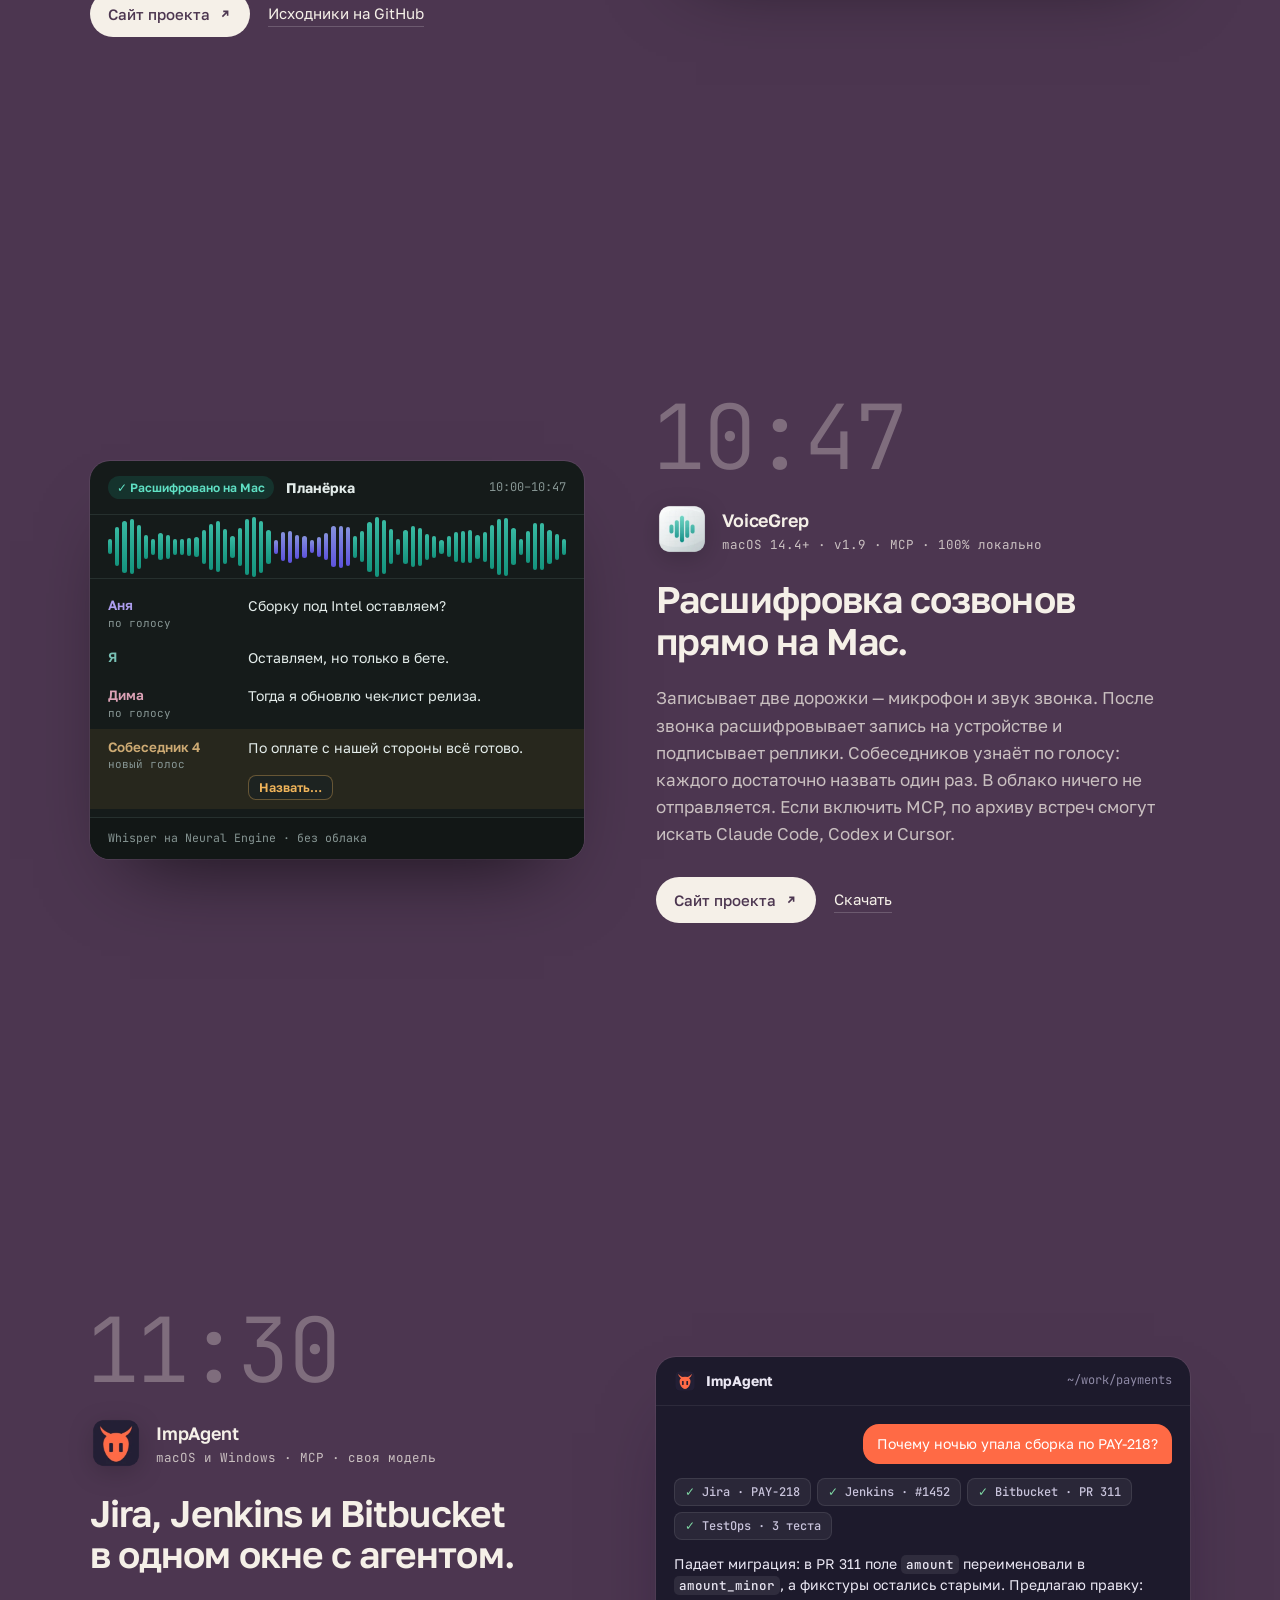
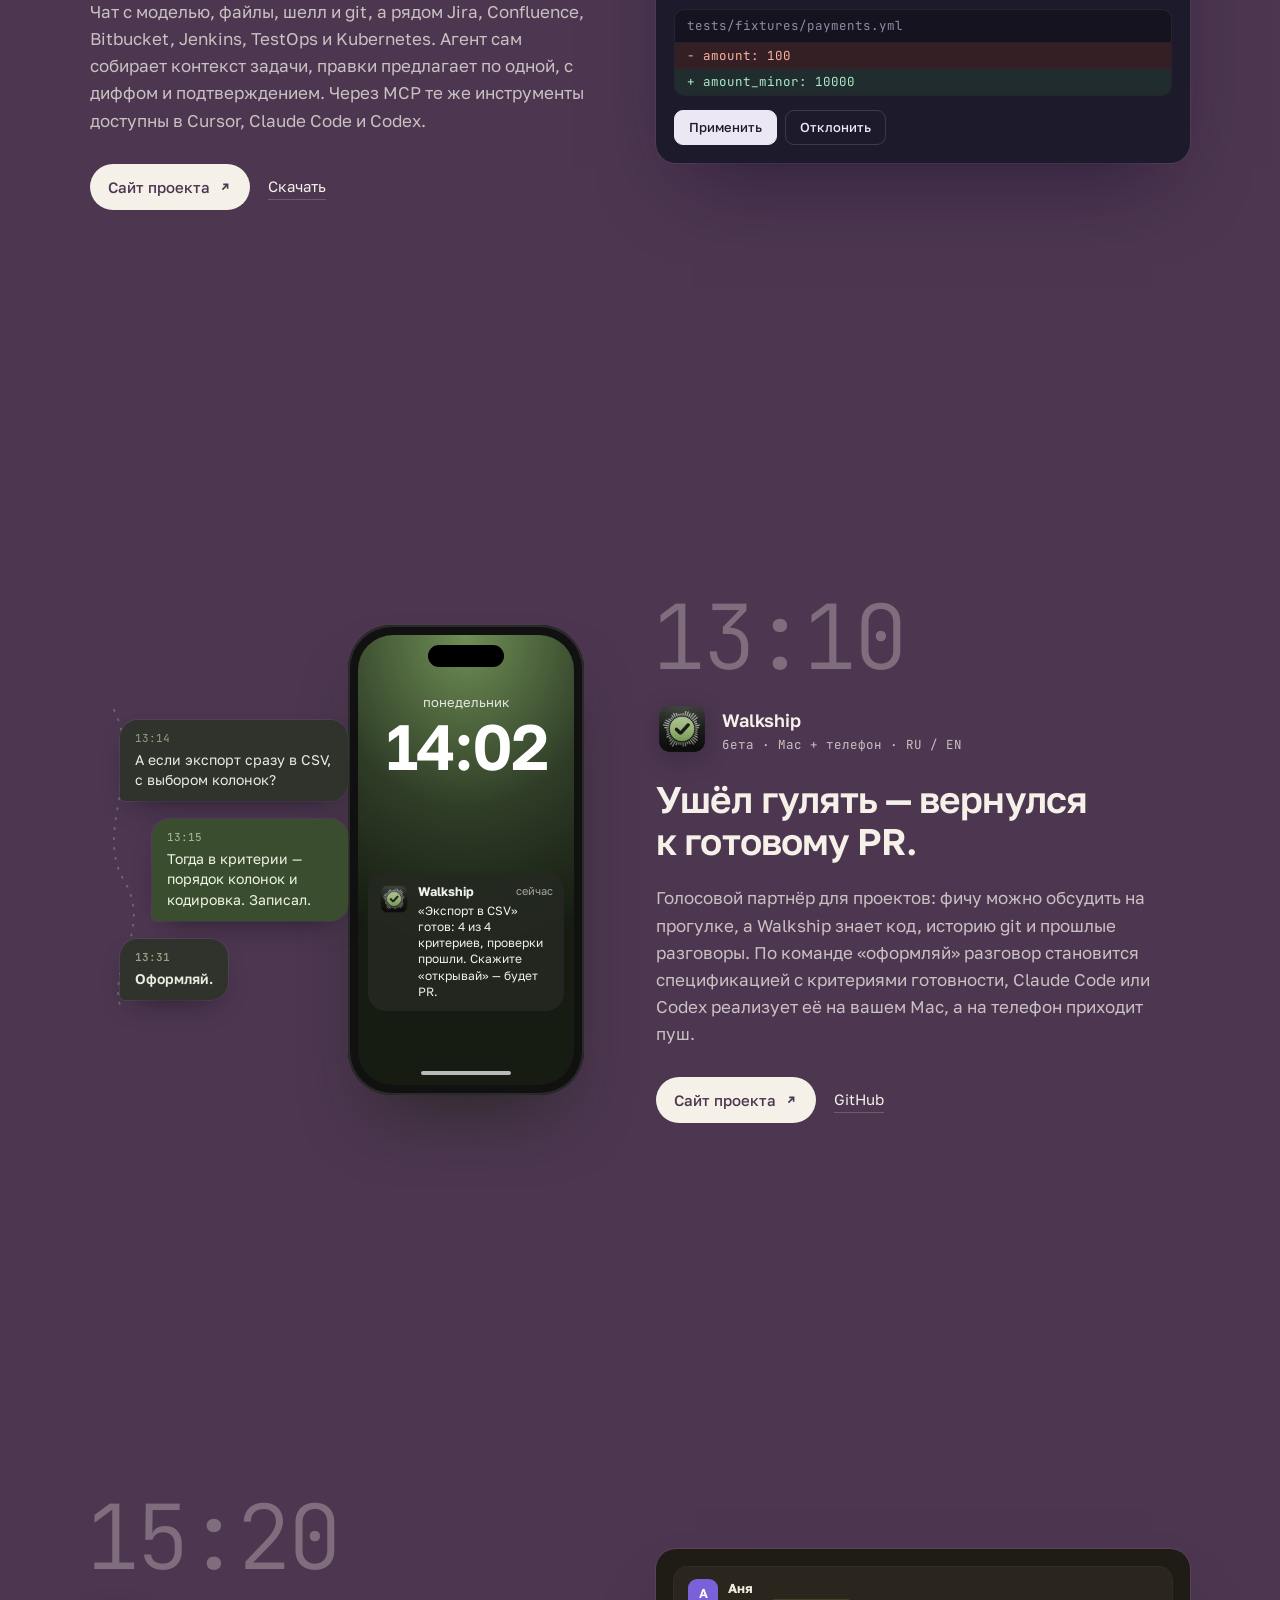
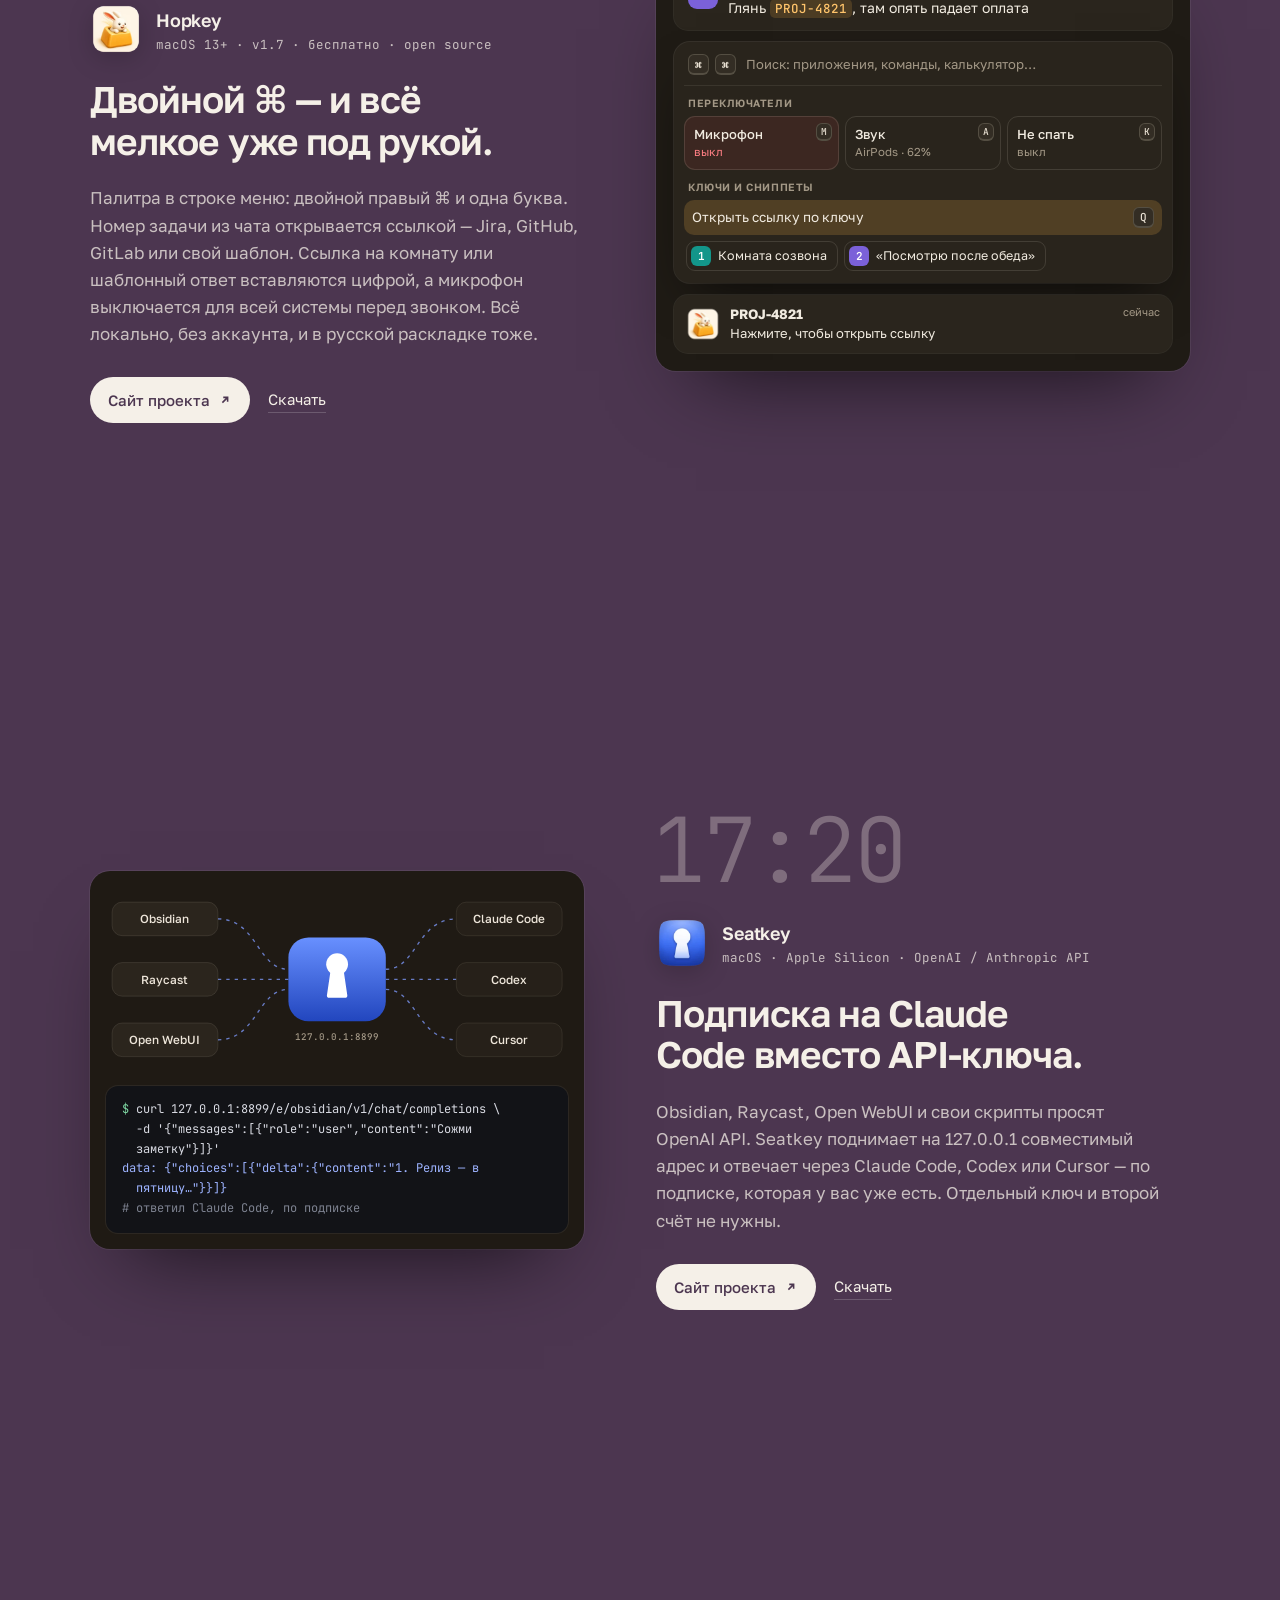
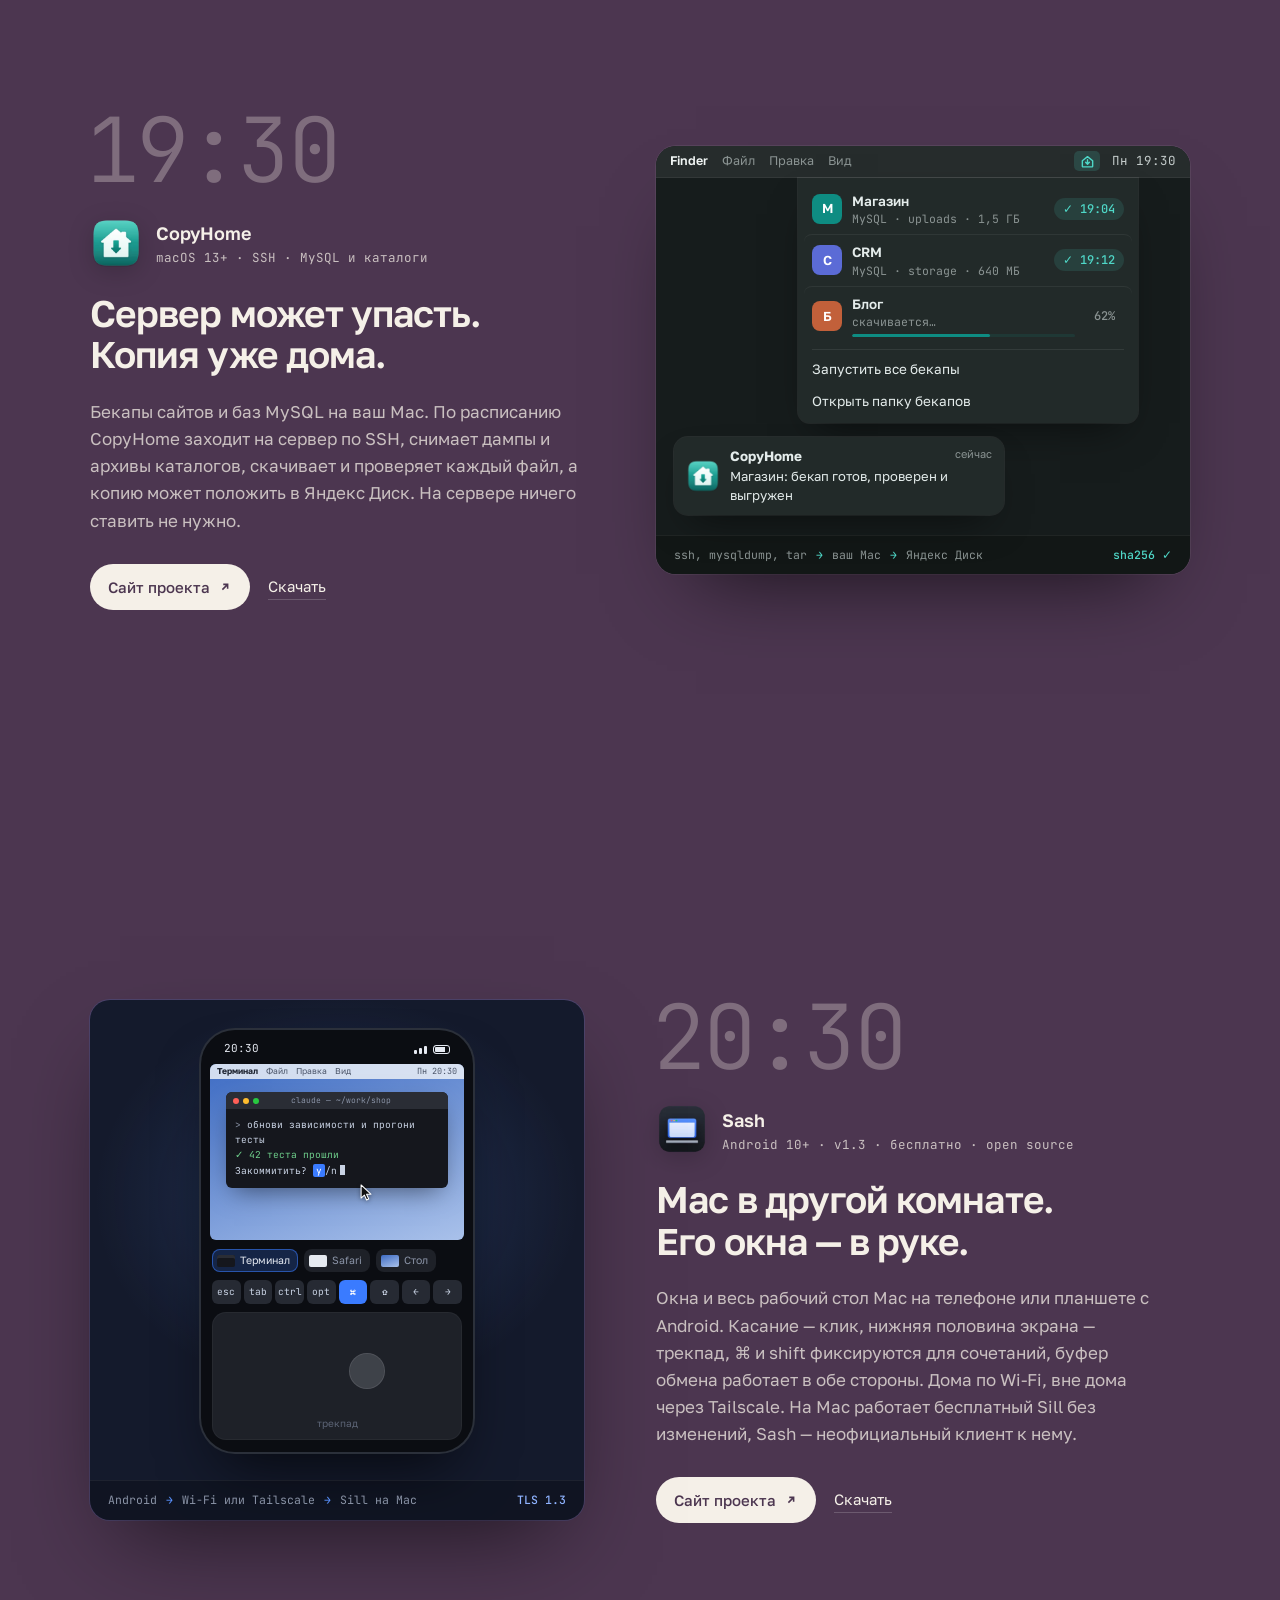
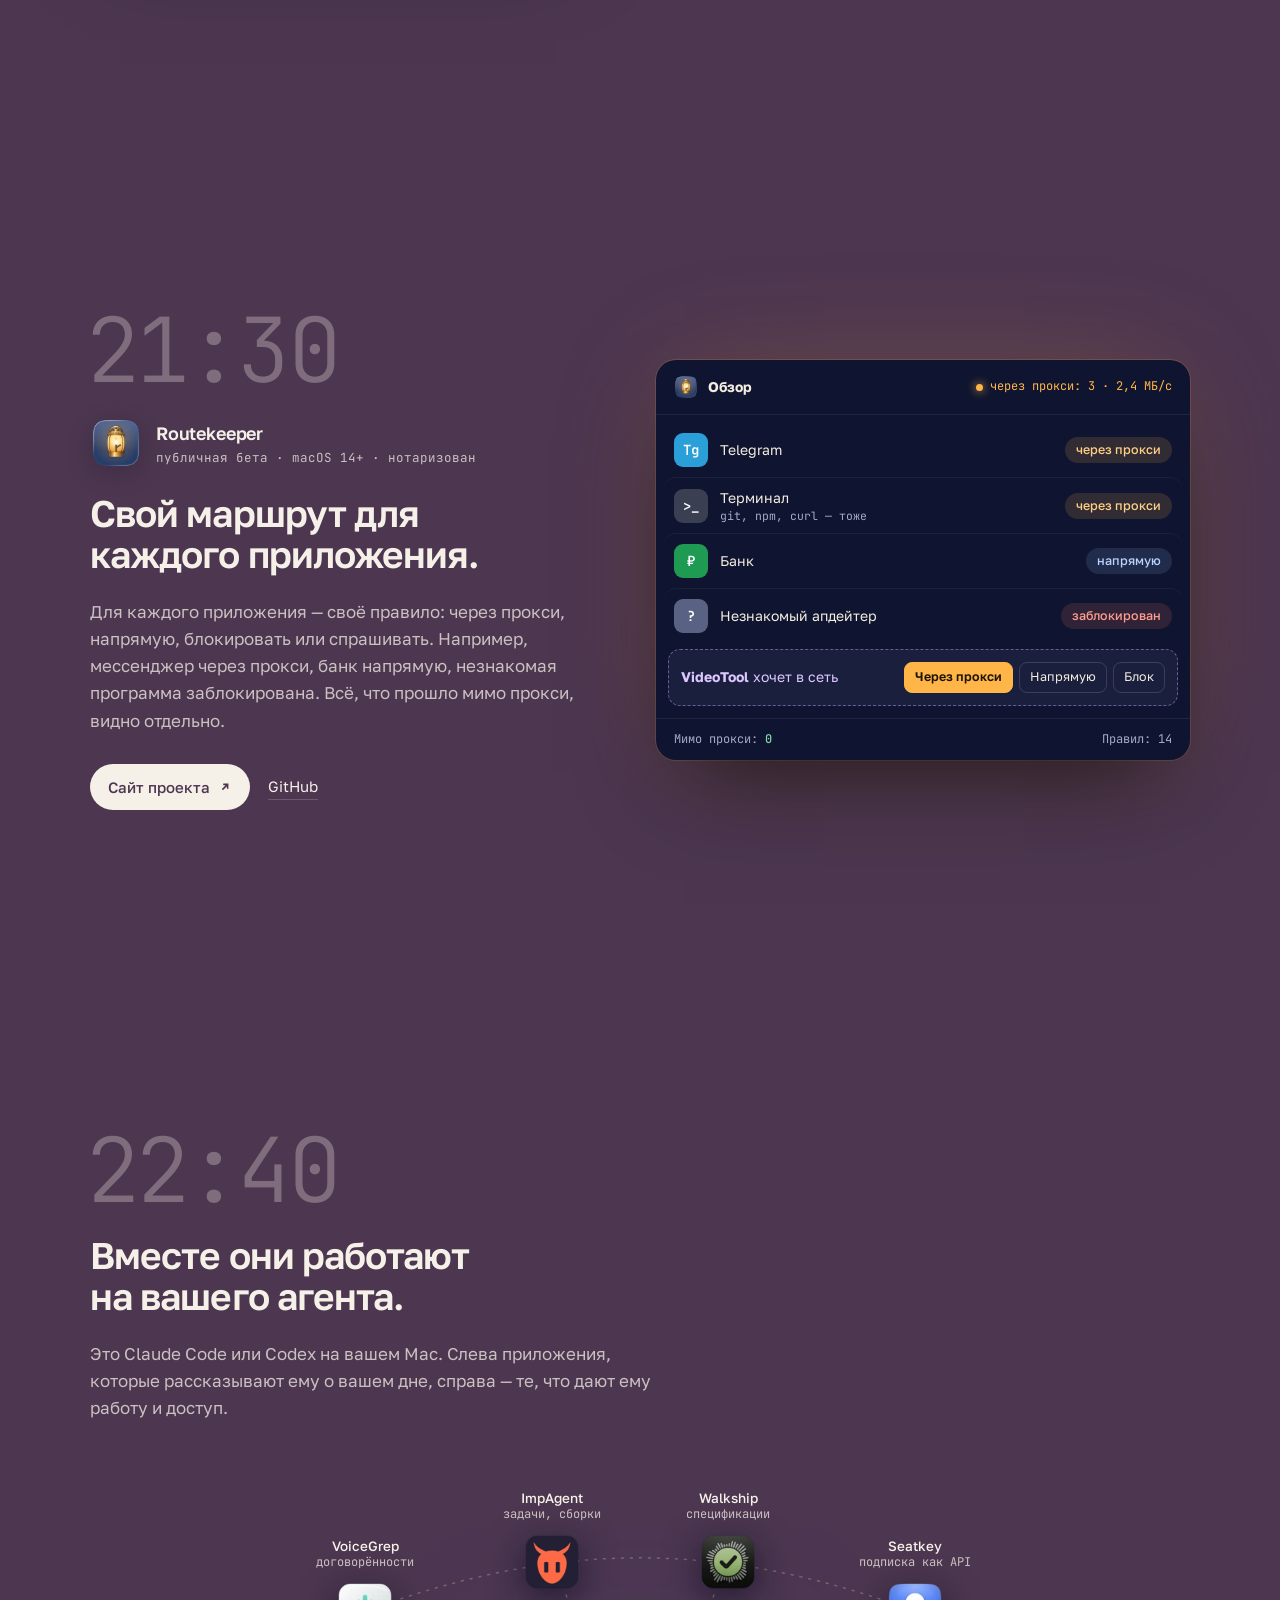
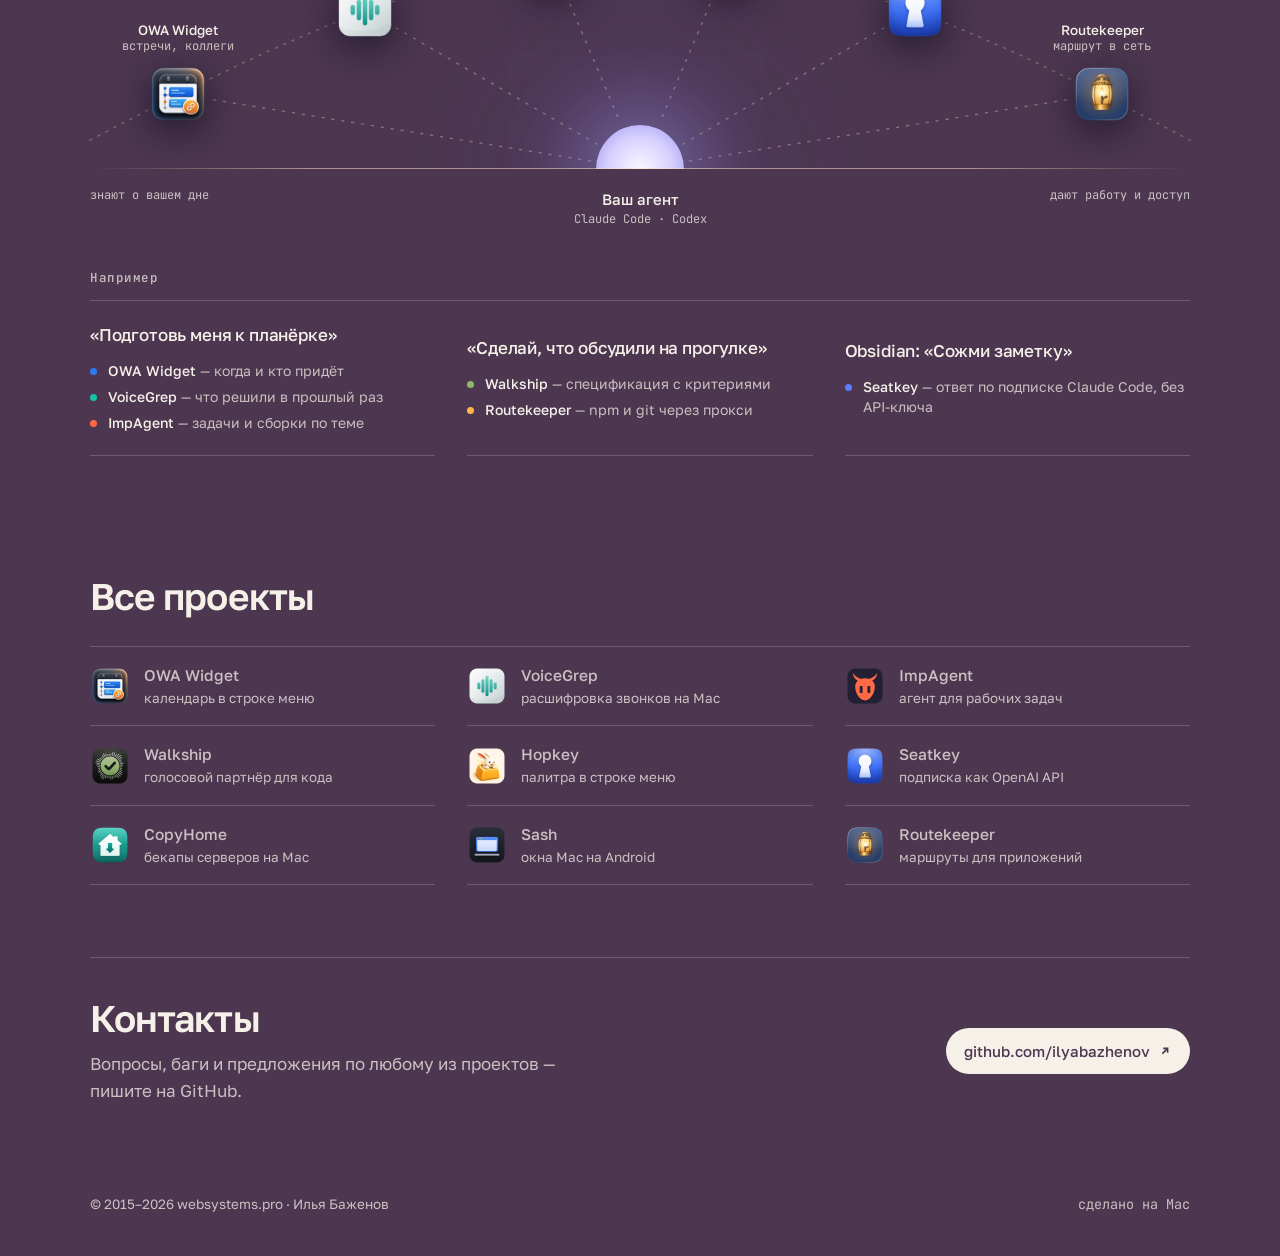
==== commit 2f5804c7: "SEO: robots.txt и sitemap.xml, JSON-LD с приложениями, иконки в WebP 160 px с размерами, заголовки с" ====
--- a/index.html
+++ b/index.html
@@ -3,9 +3,9 @@
 <head>
 <meta charset="utf-8">
 <meta name="viewport" content="width=device-width, initial-scale=1">
-<title>Приложения для рабочего дня — Илья Баженов</title>
+<title>Приложения для Mac и инструменты для ИИ-агентов — Илья Баженов</title>
 <meta name="description" content="Приложения для Mac и инструменты для работы с ИИ-агентами: OWA Widget, VoiceGrep, ImpAgent, Walkship, Hopkey, Seatkey, CopyHome, Sash и Routekeeper.">
-<meta property="og:title" content="Приложения для рабочего дня — Илья Баженов">
+<meta property="og:title" content="Приложения для Mac и инструменты для ИИ-агентов — Илья Баженов">
 <meta property="og:description" content="Приложения для Mac и инструменты для работы с ИИ-агентами: OWA Widget, VoiceGrep, ImpAgent, Walkship, Hopkey, Seatkey, CopyHome, Sash и Routekeeper.">
 <meta property="og:type" content="website">
 <meta property="og:url" content="https://websystems.pro/">
@@ -37,6 +37,209 @@
 })(document.documentElement);
 </script>
 <link rel="stylesheet" href="assets/site.css">
+<script type="application/ld+json">
+{
+ "@context": "https://schema.org",
+ "@graph": [
+  {
+   "@type": "WebSite",
+   "@id": "https://websystems.pro/#website",
+   "url": "https://websystems.pro/",
+   "name": "websystems.pro",
+   "inLanguage": [
+    "ru",
+    "en"
+   ],
+   "publisher": {
+    "@id": "https://websystems.pro/#person"
+   }
+  },
+  {
+   "@type": "Person",
+   "@id": "https://websystems.pro/#person",
+   "name": "Илья Баженов",
+   "alternateName": "Ilya Bazhenov",
+   "url": "https://websystems.pro/",
+   "sameAs": [
+    "https://github.com/ilyabazhenov"
+   ]
+  },
+  {
+   "@type": "WebPage",
+   "@id": "https://websystems.pro/#page",
+   "url": "https://websystems.pro/",
+   "name": "Приложения для Mac и инструменты для ИИ-агентов — Илья Баженов",
+   "inLanguage": "ru",
+   "isPartOf": {
+    "@id": "https://websystems.pro/#website"
+   },
+   "author": {
+    "@id": "https://websystems.pro/#person"
+   },
+   "mainEntity": {
+    "@id": "https://websystems.pro/#apps"
+   }
+  },
+  {
+   "@type": "ItemList",
+   "@id": "https://websystems.pro/#apps",
+   "name": "Девять приложений для рабочего дня",
+   "itemListElement": [
+    {
+     "@type": "ListItem",
+     "position": 1,
+     "item": {
+      "@type": "SoftwareApplication",
+      "name": "OWA Widget",
+      "url": "https://ilyabazhenov.github.io/mac-owa-widget/ru/",
+      "description": "Календарь в строке меню Mac: встречи из Exchange, Google и iCloud, ссылки на созвоны и MCP для ИИ-ассистента.",
+      "operatingSystem": "macOS 13+",
+      "applicationCategory": "BusinessApplication",
+      "author": {
+       "@id": "https://websystems.pro/#person"
+      },
+      "offers": {
+       "@type": "Offer",
+       "price": "0",
+       "priceCurrency": "USD"
+      }
+     }
+    },
+    {
+     "@type": "ListItem",
+     "position": 2,
+     "item": {
+      "@type": "SoftwareApplication",
+      "name": "VoiceGrep",
+      "url": "https://voicegrep.com/",
+      "description": "Запись и расшифровка звонков прямо на Mac, с узнаванием собеседников по голосу и поиском через MCP.",
+      "operatingSystem": "macOS 14.4+",
+      "applicationCategory": "BusinessApplication",
+      "author": {
+       "@id": "https://websystems.pro/#person"
+      }
+     }
+    },
+    {
+     "@type": "ListItem",
+     "position": 3,
+     "item": {
+      "@type": "SoftwareApplication",
+      "name": "ImpAgent",
+      "url": "https://ilyabazhenov.github.io/imp-agent-crossplatform-releases/",
+      "description": "ИИ-агент для рабочих задач: Jira, Confluence, Bitbucket, Jenkins, TestOps и Kubernetes в одном окне.",
+      "operatingSystem": "macOS, Windows",
+      "applicationCategory": "DeveloperApplication",
+      "author": {
+       "@id": "https://websystems.pro/#person"
+      }
+     }
+    },
+    {
+     "@type": "ListItem",
+     "position": 4,
+     "item": {
+      "@type": "SoftwareApplication",
+      "name": "Walkship",
+      "url": "https://walkship.app/ru/",
+      "description": "Голосовой партнёр для проектов: обсуждение превращается в спецификацию, которую реализует Claude Code или Codex.",
+      "operatingSystem": "macOS",
+      "applicationCategory": "DeveloperApplication",
+      "author": {
+       "@id": "https://websystems.pro/#person"
+      }
+     }
+    },
+    {
+     "@type": "ListItem",
+     "position": 5,
+     "item": {
+      "@type": "SoftwareApplication",
+      "name": "Hopkey",
+      "url": "https://ilyabazhenov.github.io/Hopkey/",
+      "description": "Палитра в строке меню Mac: ссылки по ключам задач, сниппеты и переключатели по двойному ⌘.",
+      "operatingSystem": "macOS 13+",
+      "applicationCategory": "UtilitiesApplication",
+      "author": {
+       "@id": "https://websystems.pro/#person"
+      },
+      "offers": {
+       "@type": "Offer",
+       "price": "0",
+       "priceCurrency": "USD"
+      }
+     }
+    },
+    {
+     "@type": "ListItem",
+     "position": 6,
+     "item": {
+      "@type": "SoftwareApplication",
+      "name": "Seatkey",
+      "url": "https://seatkey.dev/",
+      "description": "Локальный OpenAI-совместимый API, который отвечает через подписку Claude Code, Codex или Cursor.",
+      "operatingSystem": "macOS",
+      "applicationCategory": "DeveloperApplication",
+      "author": {
+       "@id": "https://websystems.pro/#person"
+      }
+     }
+    },
+    {
+     "@type": "ListItem",
+     "position": 7,
+     "item": {
+      "@type": "SoftwareApplication",
+      "name": "CopyHome",
+      "url": "https://copyhome.app/",
+      "description": "Бекапы сайтов и баз MySQL с сервера на Mac по SSH, по расписанию и с проверкой файлов.",
+      "operatingSystem": "macOS 13+",
+      "applicationCategory": "UtilitiesApplication",
+      "author": {
+       "@id": "https://websystems.pro/#person"
+      }
+     }
+    },
+    {
+     "@type": "ListItem",
+     "position": 8,
+     "item": {
+      "@type": "SoftwareApplication",
+      "name": "Sash",
+      "url": "https://usesash.app/#ru",
+      "description": "Окна и рабочий стол Mac на телефоне или планшете с Android, клиент к Sill.",
+      "operatingSystem": "Android 10+",
+      "applicationCategory": "UtilitiesApplication",
+      "author": {
+       "@id": "https://websystems.pro/#person"
+      },
+      "offers": {
+       "@type": "Offer",
+       "price": "0",
+       "priceCurrency": "USD"
+      }
+     }
+    },
+    {
+     "@type": "ListItem",
+     "position": 9,
+     "item": {
+      "@type": "SoftwareApplication",
+      "name": "Routekeeper",
+      "url": "https://getroutekeeper.app/",
+      "description": "Свой сетевой маршрут для каждого приложения на Mac: через прокси, напрямую или блокировать.",
+      "operatingSystem": "macOS 14+",
+      "applicationCategory": "UtilitiesApplication",
+      "author": {
+       "@id": "https://websystems.pro/#person"
+      }
+     }
+    }
+   ]
+  }
+ ]
+}
+</script>
 </head>
 <body>
 
@@ -86,15 +289,15 @@
         <svg class="path" viewBox="0 0 1000 100" preserveAspectRatio="none" aria-hidden="true"><path id="arcPath" d=""/></svg>
         <div class="sun" aria-hidden="true"></div>
         <div class="horizon" aria-hidden="true"></div>
-        <a class="pt" href="#owawidget" style="--x:8;--y:31"><img src="assets/icons/owawidget.png" alt="OWA Widget"><span class="lbl"><b>OWA Widget</b>09:48</span></a>
-        <a class="pt" href="#voicegrep" style="--x:18.5;--y:54"><img src="assets/icons/voicegrep.png" alt="VoiceGrep"><span class="lbl"><b>VoiceGrep</b>10:47</span></a>
-        <a class="pt" href="#impagent" style="--x:29;--y:72"><img src="assets/icons/impagent.png" alt="ImpAgent"><span class="lbl"><b>ImpAgent</b>11:30</span></a>
-        <a class="pt" href="#walkship" style="--x:39.5;--y:84"><img src="assets/icons/walkship.png" alt="Walkship"><span class="lbl"><b>Walkship</b>13:10</span></a>
-        <a class="pt" href="#hopkey" style="--x:50;--y:88"><img src="assets/icons/hopkey.png" alt="Hopkey"><span class="lbl"><b>Hopkey</b>15:20</span></a>
-        <a class="pt" href="#seatkey" style="--x:60.5;--y:84"><img src="assets/icons/seatkey.png" alt="Seatkey"><span class="lbl"><b>Seatkey</b>17:20</span></a>
-        <a class="pt" href="#copyhome" style="--x:71;--y:72"><img src="assets/icons/copyhome.png" alt="CopyHome"><span class="lbl"><b>CopyHome</b>19:30</span></a>
-        <a class="pt" href="#sash" style="--x:81.5;--y:54"><img src="assets/icons/sash.png" alt="Sash"><span class="lbl"><b>Sash</b>20:30</span></a>
-        <a class="pt" href="#routekeeper" style="--x:92;--y:31"><img src="assets/icons/routekeeper.png" alt="Routekeeper"><span class="lbl"><b>Routekeeper</b>21:30</span></a>
+        <a class="pt" href="#owawidget" style="--x:8;--y:31"><img src="assets/icons/owawidget.webp" alt="OWA Widget" width="68" height="68"><span class="lbl"><b>OWA Widget</b>09:48</span></a>
+        <a class="pt" href="#voicegrep" style="--x:18.5;--y:54"><img src="assets/icons/voicegrep.webp" alt="VoiceGrep" width="68" height="68"><span class="lbl"><b>VoiceGrep</b>10:47</span></a>
+        <a class="pt" href="#impagent" style="--x:29;--y:72"><img src="assets/icons/impagent.webp" alt="ImpAgent" width="68" height="68"><span class="lbl"><b>ImpAgent</b>11:30</span></a>
+        <a class="pt" href="#walkship" style="--x:39.5;--y:84"><img src="assets/icons/walkship.webp" alt="Walkship" width="68" height="68"><span class="lbl"><b>Walkship</b>13:10</span></a>
+        <a class="pt" href="#hopkey" style="--x:50;--y:88"><img src="assets/icons/hopkey.webp" alt="Hopkey" width="68" height="68"><span class="lbl"><b>Hopkey</b>15:20</span></a>
+        <a class="pt" href="#seatkey" style="--x:60.5;--y:84"><img src="assets/icons/seatkey.webp" alt="Seatkey" width="68" height="68"><span class="lbl"><b>Seatkey</b>17:20</span></a>
+        <a class="pt" href="#copyhome" style="--x:71;--y:72"><img src="assets/icons/copyhome.webp" alt="CopyHome" width="68" height="68"><span class="lbl"><b>CopyHome</b>19:30</span></a>
+        <a class="pt" href="#sash" style="--x:81.5;--y:54"><img src="assets/icons/sash.webp" alt="Sash" width="68" height="68"><span class="lbl"><b>Sash</b>20:30</span></a>
+        <a class="pt" href="#routekeeper" style="--x:92;--y:31"><img src="assets/icons/routekeeper.webp" alt="Routekeeper" width="68" height="68"><span class="lbl"><b>Routekeeper</b>21:30</span></a>
       </div>
     </div>
   </section>
@@ -105,7 +308,7 @@
       <div class="ch-text rv">
         <div class="ch-time">09:48</div>
         <div class="ch-app">
-          <img src="assets/icons/owawidget.png" alt="" width="52" height="52">
+          <img src="assets/icons/owawidget.webp" alt="" width="52" height="52">
           <div><b>OWA Widget</b><span>macOS 13+ · MCP · бесплатно · open source</span></div>
         </div>
         <h2>Встреча через 12&nbsp;минут. Ссылка уже здесь.</h2>
@@ -143,7 +346,7 @@
       <div class="ch-text rv">
         <div class="ch-time">10:47</div>
         <div class="ch-app">
-          <img src="assets/icons/voicegrep.png" alt="" width="52" height="52">
+          <img src="assets/icons/voicegrep.webp" alt="" width="52" height="52">
           <div><b>VoiceGrep</b><span>macOS 14.4+ · v1.9 · MCP · 100% локально</span></div>
         </div>
         <h2>Расшифровка созвонов прямо на Mac.</h2>
@@ -175,7 +378,7 @@
       <div class="ch-text rv">
         <div class="ch-time">11:30</div>
         <div class="ch-app">
-          <img src="assets/icons/impagent.png" alt="" width="52" height="52">
+          <img src="assets/icons/impagent.webp" alt="" width="52" height="52">
           <div><b>ImpAgent</b><span>macOS и Windows · MCP · своя модель</span></div>
         </div>
         <h2>Jira, Jenkins и Bitbucket в одном окне с агентом.</h2>
@@ -187,7 +390,7 @@
       </div>
       <div class="ch-visual rv">
         <div class="v imp" aria-hidden="true">
-          <div class="imp-top"><img src="assets/icons/impagent.png" alt=""><b>ImpAgent</b><span class="mono">~/work/payments</span></div>
+          <div class="imp-top"><img src="assets/icons/impagent.webp" alt="" width="22" height="22"><b>ImpAgent</b><span class="mono">~/work/payments</span></div>
           <div class="imp-body">
             <div class="imp-u">Почему ночью упала сборка по PAY-218?</div>
             <div class="imp-tools">
@@ -211,7 +414,7 @@
       <div class="ch-text rv">
         <div class="ch-time">13:10</div>
         <div class="ch-app">
-          <img src="assets/icons/walkship.png" alt="" width="52" height="52">
+          <img src="assets/icons/walkship.webp" alt="" width="52" height="52">
           <div><b>Walkship</b><span>бета · Mac + телефон · RU / EN</span></div>
         </div>
         <h2>Ушёл гулять — вернулся к&nbsp;готовому PR.</h2>
@@ -234,7 +437,7 @@
               <div class="ph-island"></div>
               <div class="ph-date">понедельник</div>
               <div class="ph-time">14:02</div>
-              <div class="ph-notif"><img src="assets/icons/walkship.png" alt=""><div><b>Walkship <span>сейчас</span></b><p>«Экспорт в CSV» готов: 4 из 4 критериев, проверки прошли. Скажите «открывай» — будет PR.</p></div></div>
+              <div class="ph-notif"><img src="assets/icons/walkship.webp" alt="" width="30" height="30"><div><b>Walkship <span>сейчас</span></b><p>«Экспорт в CSV» готов: 4 из 4 критериев, проверки прошли. Скажите «открывай» — будет PR.</p></div></div>
               <div class="ph-bar"></div>
             </div>
           </div>
@@ -249,7 +452,7 @@
       <div class="ch-text rv">
         <div class="ch-time">15:20</div>
         <div class="ch-app">
-          <img src="assets/icons/hopkey.png" alt="" width="52" height="52">
+          <img src="assets/icons/hopkey.webp" alt="" width="52" height="52">
           <div><b>Hopkey</b><span>macOS 13+ · v1.7 · бесплатно · open source</span></div>
         </div>
         <h2>Двойной ⌘ — и&nbsp;всё мелкое уже под рукой.</h2>
@@ -270,7 +473,7 @@
             <div class="hk-row"><span>Открыть ссылку по ключу</span><kbd>Q</kbd></div>
             <div class="hk-chips"><span><i style="--c:#13968a">1</i>Комната созвона</span><span><i style="--c:#7b61d9">2</i>«Посмотрю после обеда»</span></div>
           </div>
-          <div class="hk-note step" style="--d:.55s"><img src="assets/icons/hopkey.png" alt=""><span><b>PROJ-4821 <em>сейчас</em></b>Нажмите, чтобы открыть ссылку</span></div>
+          <div class="hk-note step" style="--d:.55s"><img src="assets/icons/hopkey.webp" alt="" width="34" height="34"><span><b>PROJ-4821 <em>сейчас</em></b>Нажмите, чтобы открыть ссылку</span></div>
         </div>
       </div>
     </div>
@@ -282,7 +485,7 @@
       <div class="ch-text rv">
         <div class="ch-time">17:20</div>
         <div class="ch-app">
-          <img src="assets/icons/seatkey.png" alt="" width="52" height="52">
+          <img src="assets/icons/seatkey.webp" alt="" width="52" height="52">
           <div><b>Seatkey</b><span>macOS · Apple Silicon · OpenAI / Anthropic API</span></div>
         </div>
         <h2>Подписка на Claude Code вместо API-ключа.</h2>
@@ -330,7 +533,7 @@
       <div class="ch-text rv">
         <div class="ch-time">19:30</div>
         <div class="ch-app">
-          <img src="assets/icons/copyhome.png" alt="" width="52" height="52">
+          <img src="assets/icons/copyhome.webp" alt="" width="52" height="52">
           <div><b>CopyHome</b><span>macOS 13+ · SSH · MySQL и каталоги</span></div>
         </div>
         <h2>Сервер может упасть. Копия уже&nbsp;дома.</h2>
@@ -355,7 +558,7 @@
               <div class="cp-act step" style="--d:.6s">Запустить все бекапы</div>
               <div class="cp-act step" style="--d:.7s">Открыть папку бекапов</div>
             </div>
-            <div class="cp-note step" style="--d:1s"><img src="assets/icons/copyhome.png" alt=""><span><b>CopyHome <em>сейчас</em></b>Магазин: бекап готов, проверен и выгружен</span></div>
+            <div class="cp-note step" style="--d:1s"><img src="assets/icons/copyhome.webp" alt="" width="34" height="34"><span><b>CopyHome <em>сейчас</em></b>Магазин: бекап готов, проверен и выгружен</span></div>
           </div>
           <div class="cp-foot mono"><span>ssh, mysqldump, tar</span><i>→</i><span>ваш Mac</span><i>→</i><span>Яндекс Диск</span><b>sha256 ✓</b></div>
         </div>
@@ -369,7 +572,7 @@
       <div class="ch-text rv">
         <div class="ch-time">20:30</div>
         <div class="ch-app">
-          <img src="assets/icons/sash.png" alt="" width="52" height="52">
+          <img src="assets/icons/sash.webp" alt="" width="52" height="52">
           <div><b>Sash</b><span>Android 10+ · v1.3 · бесплатно · open source</span></div>
         </div>
         <h2>Mac в&nbsp;другой комнате. Его окна&nbsp;— в&nbsp;руке.</h2>
@@ -411,7 +614,7 @@
       <div class="ch-text rv">
         <div class="ch-time">21:30</div>
         <div class="ch-app">
-          <img src="assets/icons/routekeeper.png" alt="" width="52" height="52">
+          <img src="assets/icons/routekeeper.webp" alt="" width="52" height="52">
           <div><b>Routekeeper</b><span>публичная бета · macOS 14+ · нотаризован</span></div>
         </div>
         <h2>Свой маршрут для каждого приложения.</h2>
@@ -423,7 +626,7 @@
       </div>
       <div class="ch-visual rv">
         <div class="v rk" aria-hidden="true">
-          <div class="rk-top"><img src="assets/icons/routekeeper.png" alt=""><b>Обзор</b><span class="rk-live mono">через прокси: 3 · 2,4 МБ/с</span></div>
+          <div class="rk-top"><img src="assets/icons/routekeeper.webp" alt="" width="24" height="24"><b>Обзор</b><span class="rk-live mono">через прокси: 3 · 2,4 МБ/с</span></div>
           <div class="rk-rows">
             <div class="rk-r step" style="--d:.1s"><span class="rk-ai" style="--c:#2a9fd8">Tg</span><span>Telegram</span><span class="rt px">через прокси</span></div>
             <div class="rk-r step" style="--d:.25s"><span class="rk-ai" style="--c:#3a3f52">&gt;_</span><span>Терминал<small>git, npm, curl — тоже</small></span><span class="rt px">через прокси</span></div>
@@ -450,12 +653,12 @@
         <svg class="eco-lines" id="ecoLines" aria-hidden="true"></svg>
         <div class="eco-rise" aria-hidden="true"><div class="eco-orb"></div></div>
         <div class="horizon" aria-hidden="true"></div>
-        <a class="eco-pt" data-app="owa" href="#owawidget" style="--x:8;--y:25;--c:#2f7bf6"><img src="assets/icons/owawidget.png" alt=""><span class="lbl"><b>OWA Widget</b>встречи, коллеги</span></a>
-        <a class="eco-pt" data-app="vg" href="#voicegrep" style="--x:25;--y:53;--c:#19c2a6"><img src="assets/icons/voicegrep.png" alt=""><span class="lbl"><b>VoiceGrep</b>договорённости</span></a>
-        <a class="eco-pt" data-app="imp" href="#impagent" style="--x:42;--y:69;--c:#ff6a45"><img src="assets/icons/impagent.png" alt=""><span class="lbl"><b>ImpAgent</b>задачи, сборки</span></a>
-        <a class="eco-pt" data-app="walk" href="#walkship" style="--x:58;--y:69;--c:#8db86b"><img src="assets/icons/walkship.png" alt=""><span class="lbl"><b>Walkship</b>спецификации</span></a>
-        <a class="eco-pt" data-app="seat" href="#seatkey" style="--x:75;--y:53;--c:#5b7cff"><img src="assets/icons/seatkey.png" alt=""><span class="lbl"><b>Seatkey</b>подписка как API</span></a>
-        <a class="eco-pt" data-app="rk" data-out="1" href="#routekeeper" style="--x:92;--y:25;--c:#ffb547"><img src="assets/icons/routekeeper.png" alt=""><span class="lbl"><b>Routekeeper</b>маршрут в сеть</span></a>
+        <a class="eco-pt" data-app="owa" href="#owawidget" style="--x:8;--y:25;--c:#2f7bf6"><img src="assets/icons/owawidget.webp" alt="" width="60" height="60"><span class="lbl"><b>OWA Widget</b>встречи, коллеги</span></a>
+        <a class="eco-pt" data-app="vg" href="#voicegrep" style="--x:25;--y:53;--c:#19c2a6"><img src="assets/icons/voicegrep.webp" alt="" width="60" height="60"><span class="lbl"><b>VoiceGrep</b>договорённости</span></a>
+        <a class="eco-pt" data-app="imp" href="#impagent" style="--x:42;--y:69;--c:#ff6a45"><img src="assets/icons/impagent.webp" alt="" width="60" height="60"><span class="lbl"><b>ImpAgent</b>задачи, сборки</span></a>
+        <a class="eco-pt" data-app="walk" href="#walkship" style="--x:58;--y:69;--c:#8db86b"><img src="assets/icons/walkship.webp" alt="" width="60" height="60"><span class="lbl"><b>Walkship</b>спецификации</span></a>
+        <a class="eco-pt" data-app="seat" href="#seatkey" style="--x:75;--y:53;--c:#5b7cff"><img src="assets/icons/seatkey.webp" alt="" width="60" height="60"><span class="lbl"><b>Seatkey</b>подписка как API</span></a>
+        <a class="eco-pt" data-app="rk" data-out="1" href="#routekeeper" style="--x:92;--y:25;--c:#ffb547"><img src="assets/icons/routekeeper.webp" alt="" width="60" height="60"><span class="lbl"><b>Routekeeper</b>маршрут в сеть</span></a>
         <div class="eco-agent"><b>Ваш агент</b><span>Claude Code · Codex</span></div>
         <span class="eco-cap l">знают о вашем дне</span>
         <span class="eco-cap r">дают работу и доступ</span>
@@ -496,15 +699,15 @@
       <div class="rv">
         <h2>Все проекты</h2>
         <nav class="index" aria-label="Все проекты">
-          <a href="https://ilyabazhenov.github.io/mac-owa-widget/ru/" target="_blank"><img src="assets/icons/owawidget.png" alt=""><span><b>OWA Widget</b><span>календарь в строке меню</span></span></a>
-          <a href="https://voicegrep.com/" target="_blank"><img src="assets/icons/voicegrep.png" alt=""><span><b>VoiceGrep</b><span>расшифровка звонков на Mac</span></span></a>
-          <a href="https://ilyabazhenov.github.io/imp-agent-crossplatform-releases/" target="_blank"><img src="assets/icons/impagent.png" alt=""><span><b>ImpAgent</b><span>агент для рабочих задач</span></span></a>
-          <a href="https://walkship.app/ru/" target="_blank"><img src="assets/icons/walkship.png" alt=""><span><b>Walkship</b><span>голосовой партнёр для кода</span></span></a>
-          <a href="https://ilyabazhenov.github.io/Hopkey/" target="_blank"><img src="assets/icons/hopkey.png" alt=""><span><b>Hopkey</b><span>палитра в строке меню</span></span></a>
-          <a href="https://seatkey.dev/" target="_blank"><img src="assets/icons/seatkey.png" alt=""><span><b>Seatkey</b><span>подписка как OpenAI API</span></span></a>
-          <a href="https://copyhome.app/" target="_blank"><img src="assets/icons/copyhome.png" alt=""><span><b>CopyHome</b><span>бекапы серверов на Mac</span></span></a>
-          <a href="https://usesash.app/#ru" target="_blank"><img src="assets/icons/sash.png" alt=""><span><b>Sash</b><span>окна Mac на Android</span></span></a>
-          <a href="https://getroutekeeper.app/" target="_blank"><img src="assets/icons/routekeeper.png" alt=""><span><b>Routekeeper</b><span>маршруты для приложений</span></span></a>
+          <a href="https://ilyabazhenov.github.io/mac-owa-widget/ru/" target="_blank"><img src="assets/icons/owawidget.webp" alt="" width="40" height="40"><span><b>OWA Widget</b><span>календарь в строке меню</span></span></a>
+          <a href="https://voicegrep.com/" target="_blank"><img src="assets/icons/voicegrep.webp" alt="" width="40" height="40"><span><b>VoiceGrep</b><span>расшифровка звонков на Mac</span></span></a>
+          <a href="https://ilyabazhenov.github.io/imp-agent-crossplatform-releases/" target="_blank"><img src="assets/icons/impagent.webp" alt="" width="40" height="40"><span><b>ImpAgent</b><span>агент для рабочих задач</span></span></a>
+          <a href="https://walkship.app/ru/" target="_blank"><img src="assets/icons/walkship.webp" alt="" width="40" height="40"><span><b>Walkship</b><span>голосовой партнёр для кода</span></span></a>
+          <a href="https://ilyabazhenov.github.io/Hopkey/" target="_blank"><img src="assets/icons/hopkey.webp" alt="" width="40" height="40"><span><b>Hopkey</b><span>палитра в строке меню</span></span></a>
+          <a href="https://seatkey.dev/" target="_blank"><img src="assets/icons/seatkey.webp" alt="" width="40" height="40"><span><b>Seatkey</b><span>подписка как OpenAI API</span></span></a>
+          <a href="https://copyhome.app/" target="_blank"><img src="assets/icons/copyhome.webp" alt="" width="40" height="40"><span><b>CopyHome</b><span>бекапы серверов на Mac</span></span></a>
+          <a href="https://usesash.app/#ru" target="_blank"><img src="assets/icons/sash.webp" alt="" width="40" height="40"><span><b>Sash</b><span>окна Mac на Android</span></span></a>
+          <a href="https://getroutekeeper.app/" target="_blank"><img src="assets/icons/routekeeper.webp" alt="" width="40" height="40"><span><b>Routekeeper</b><span>маршруты для приложений</span></span></a>
         </nav>
       </div>
       <div class="contact rv">
